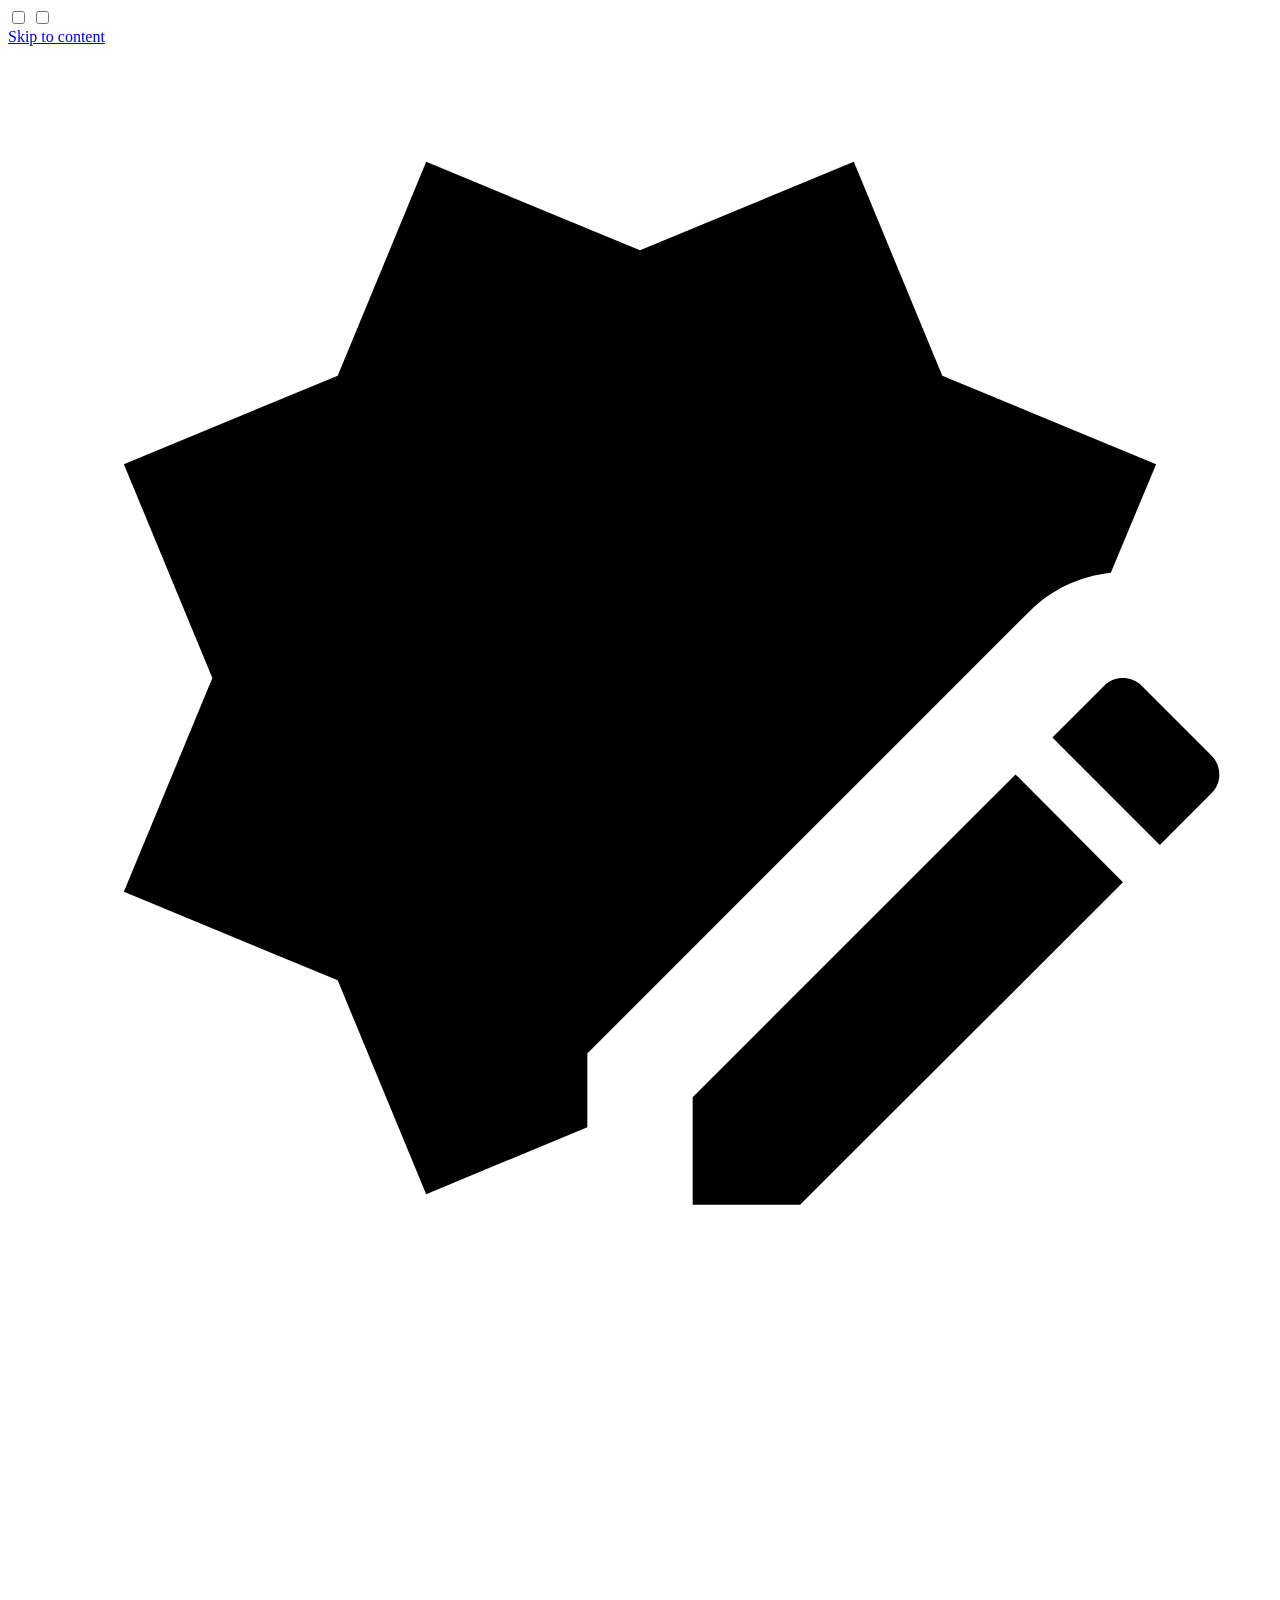
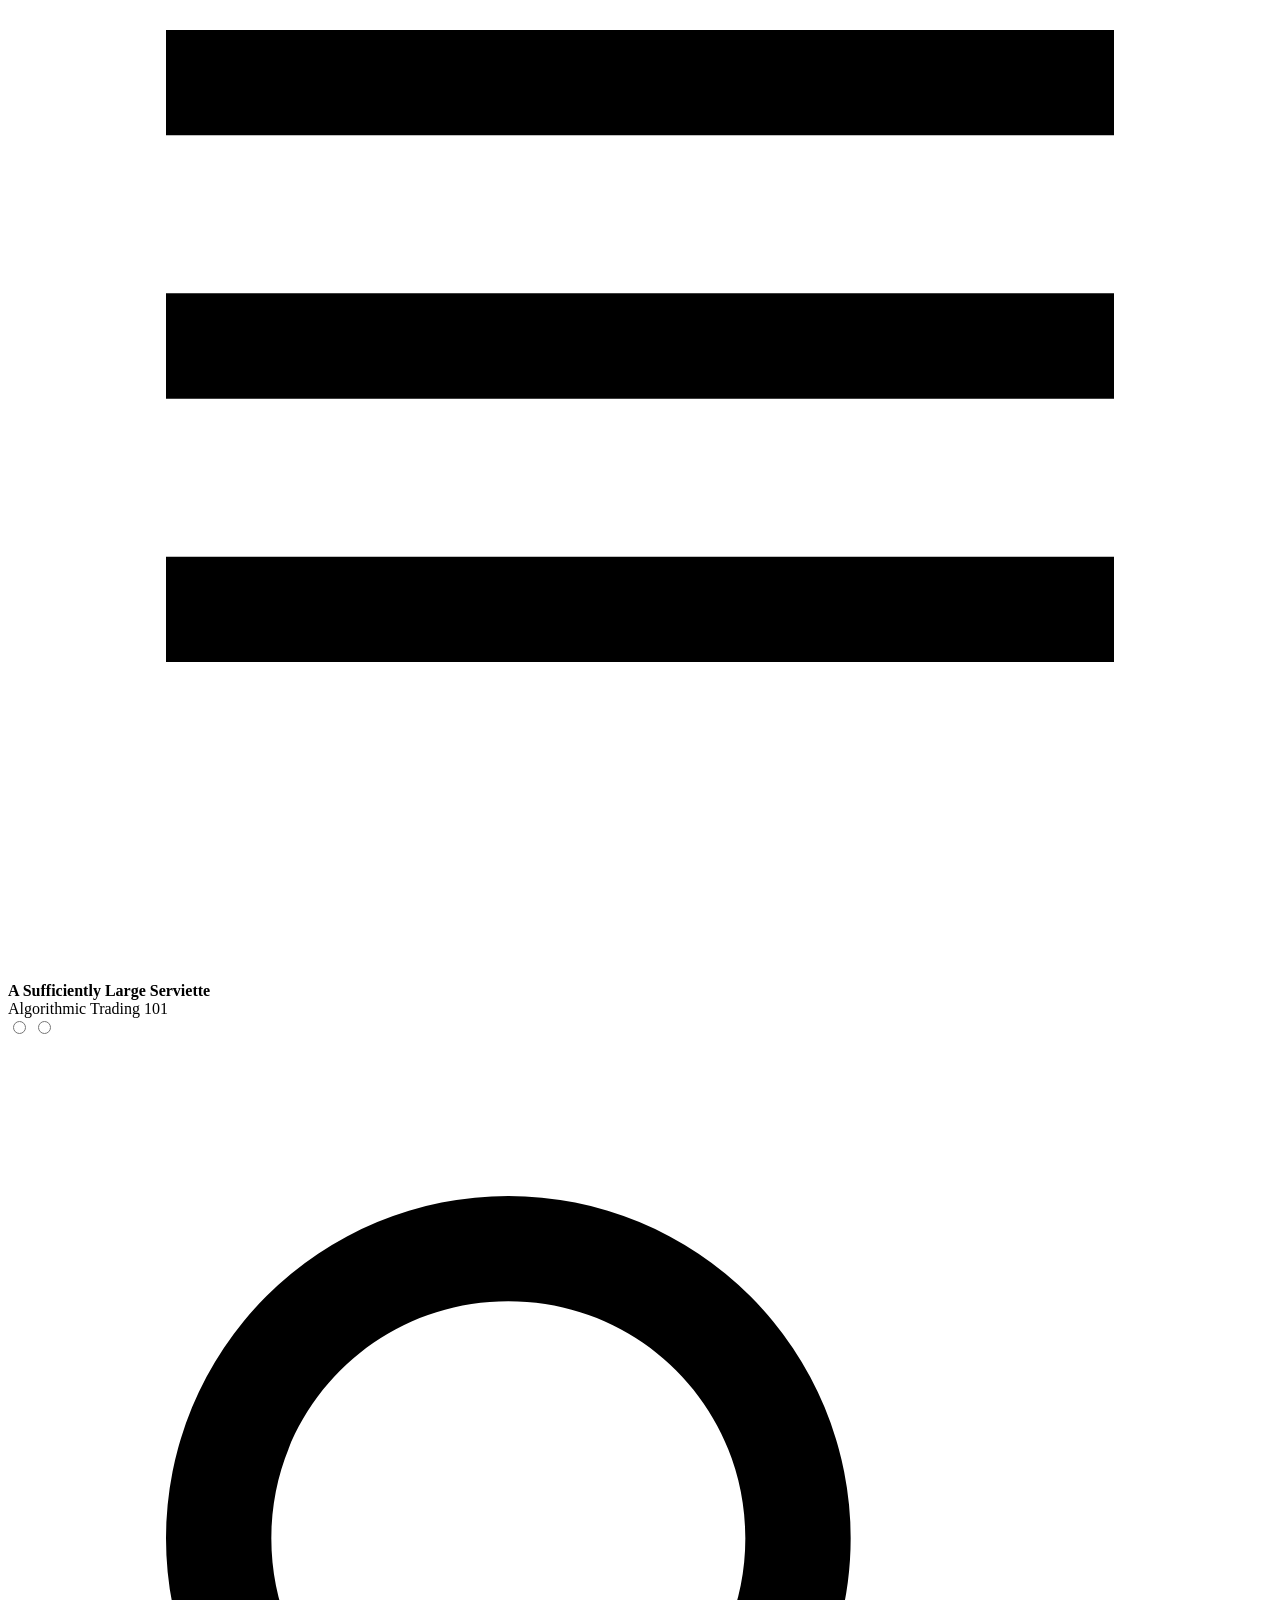
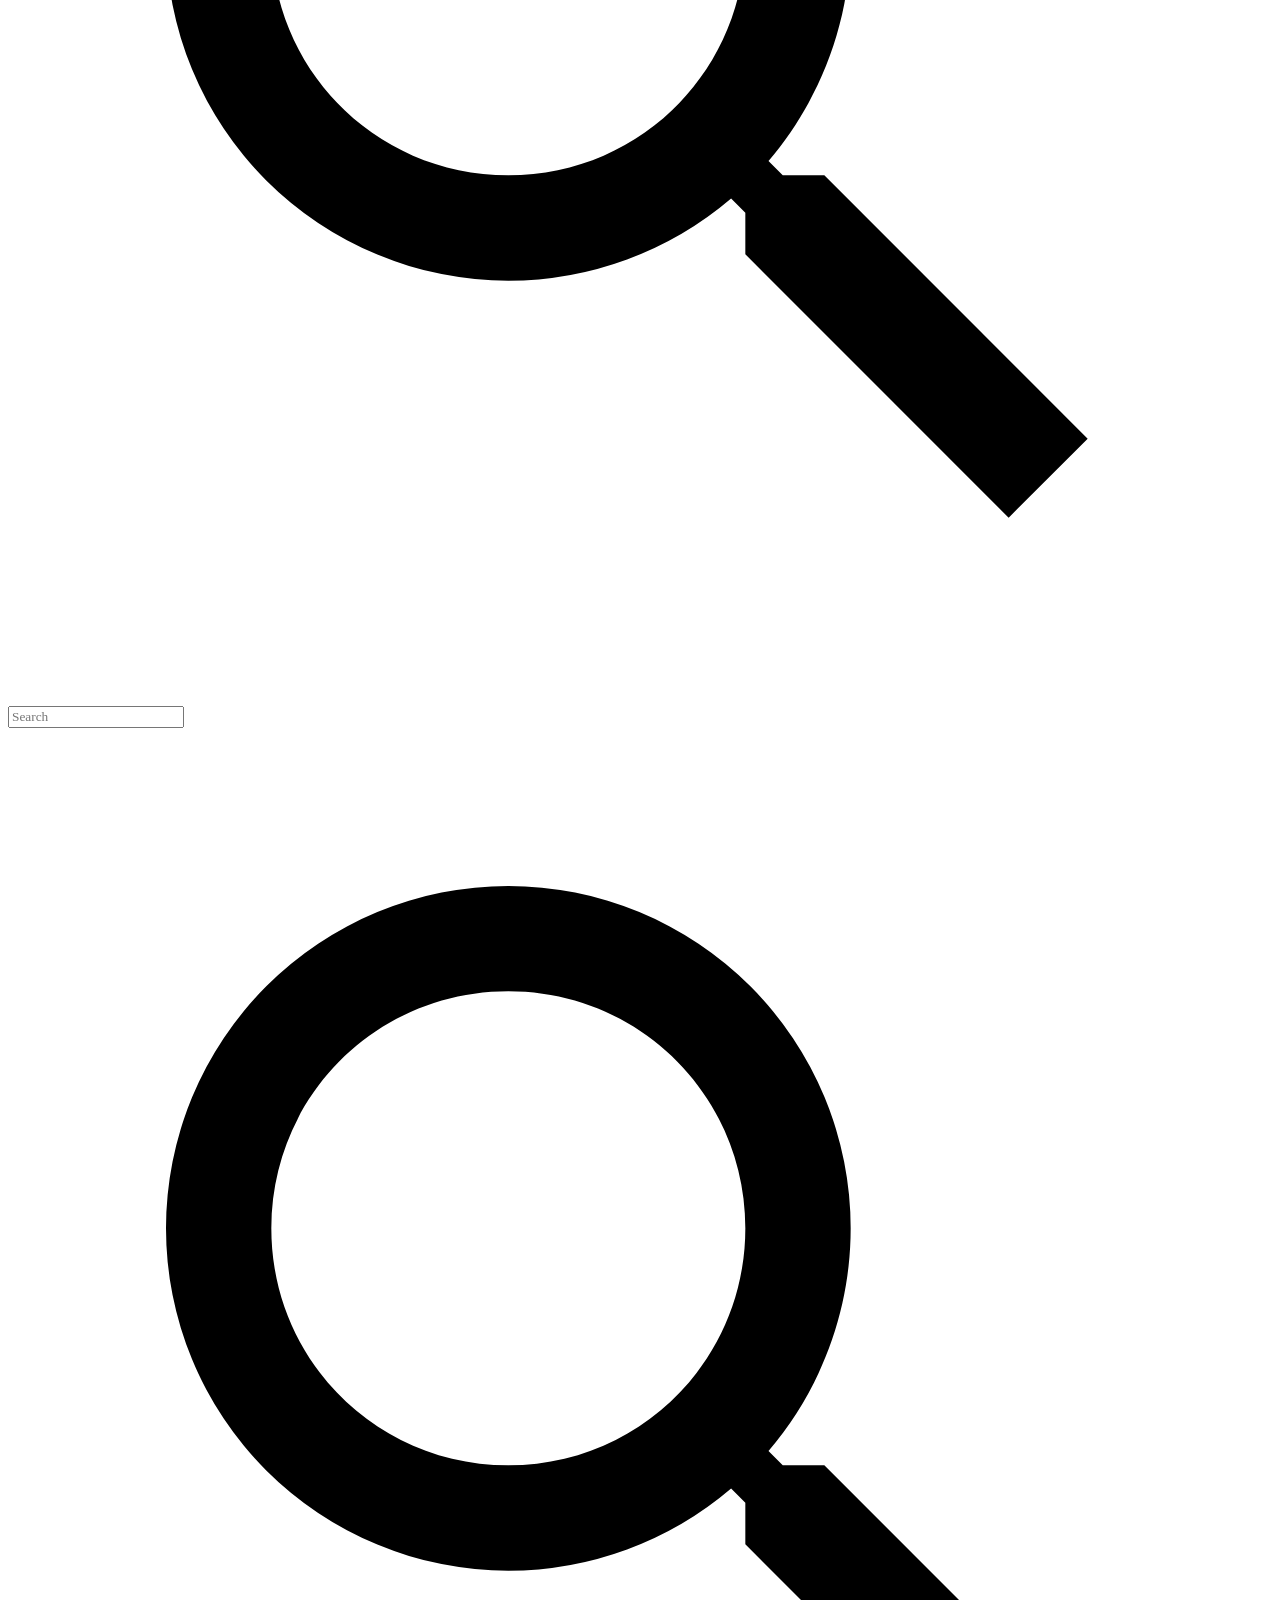
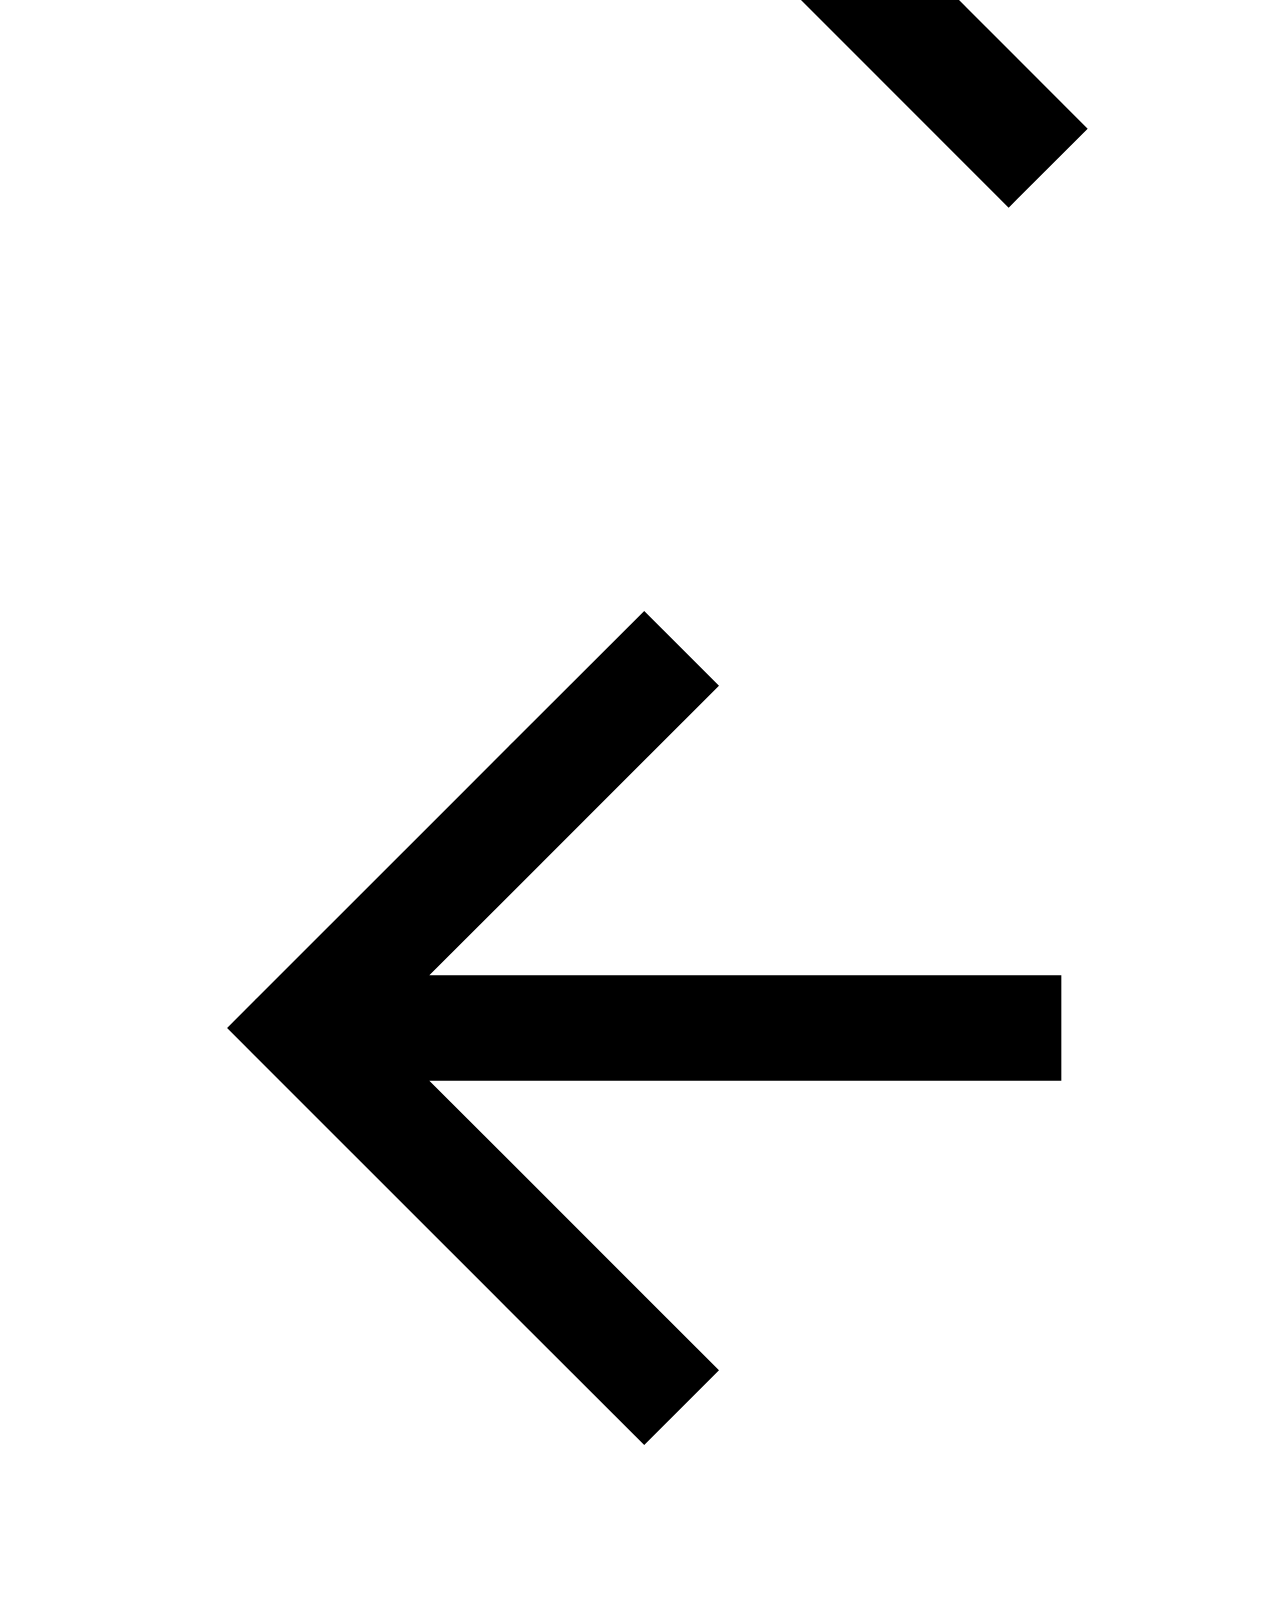
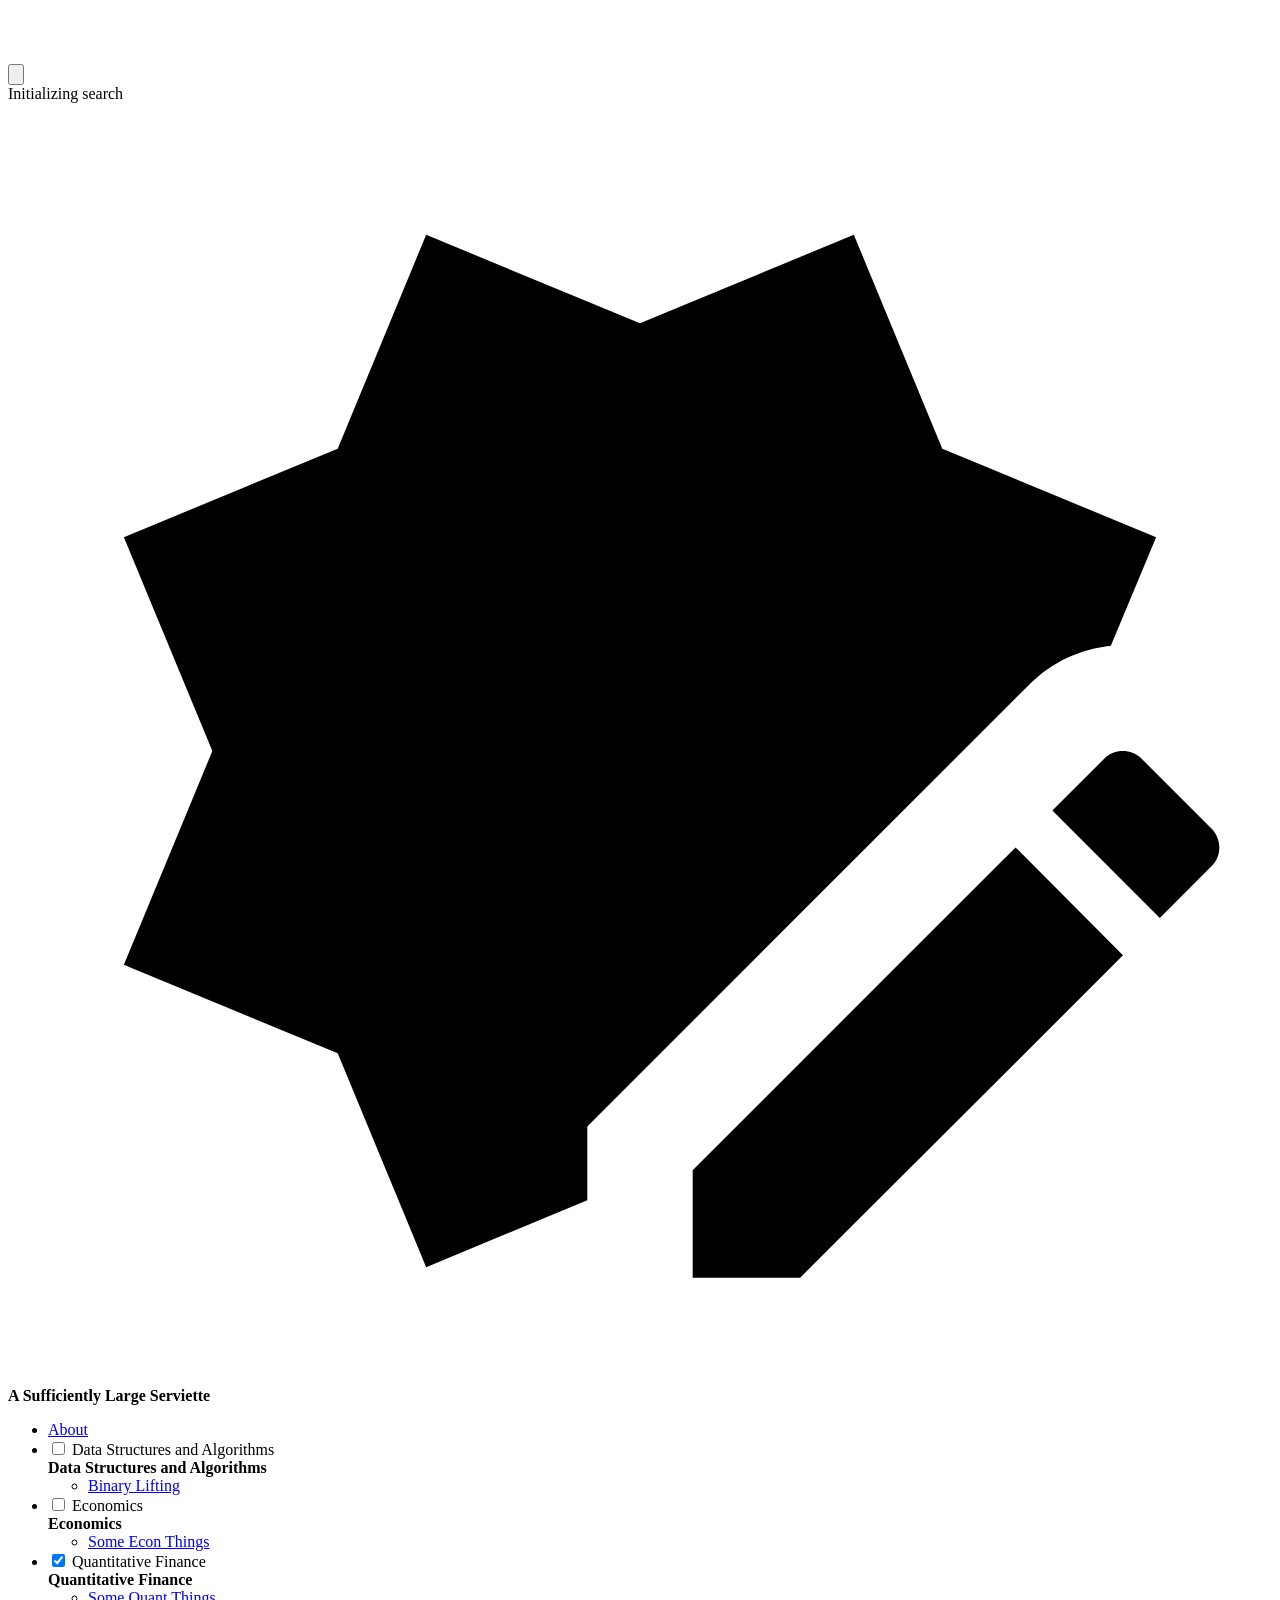
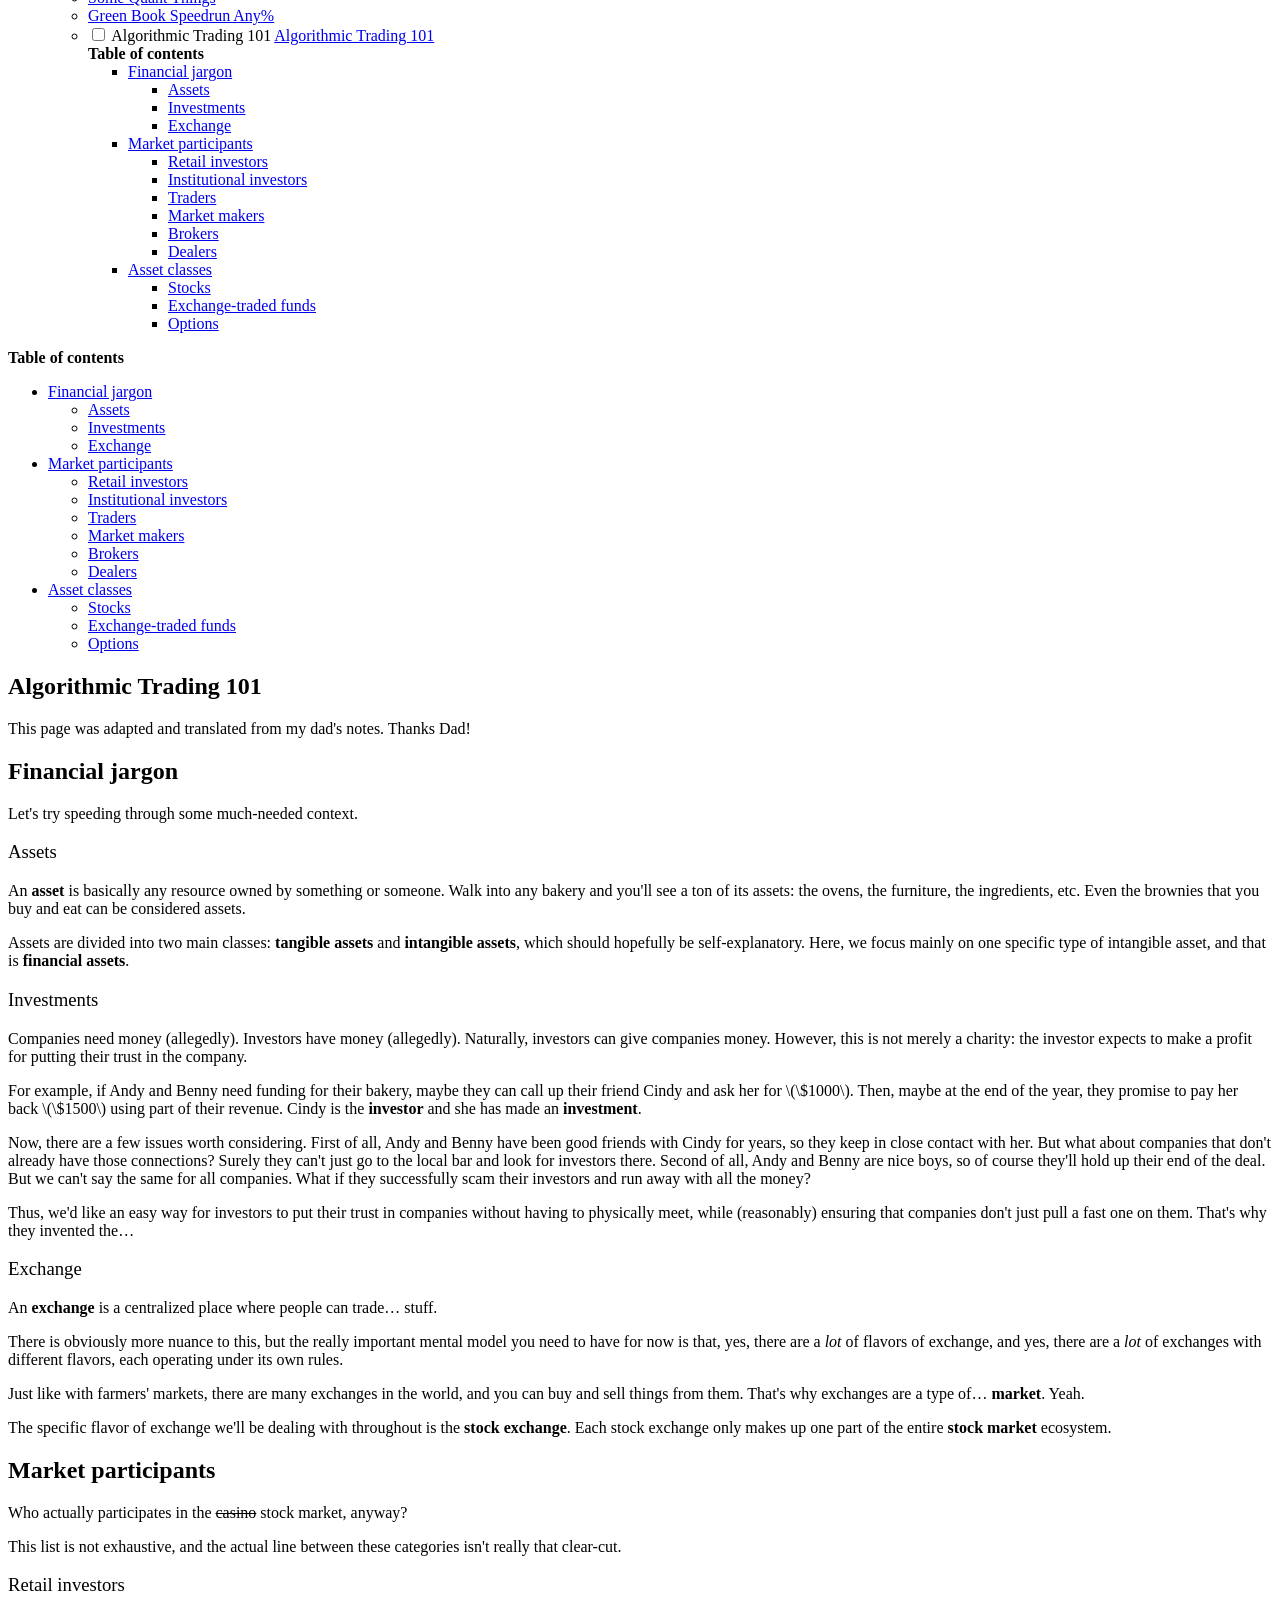
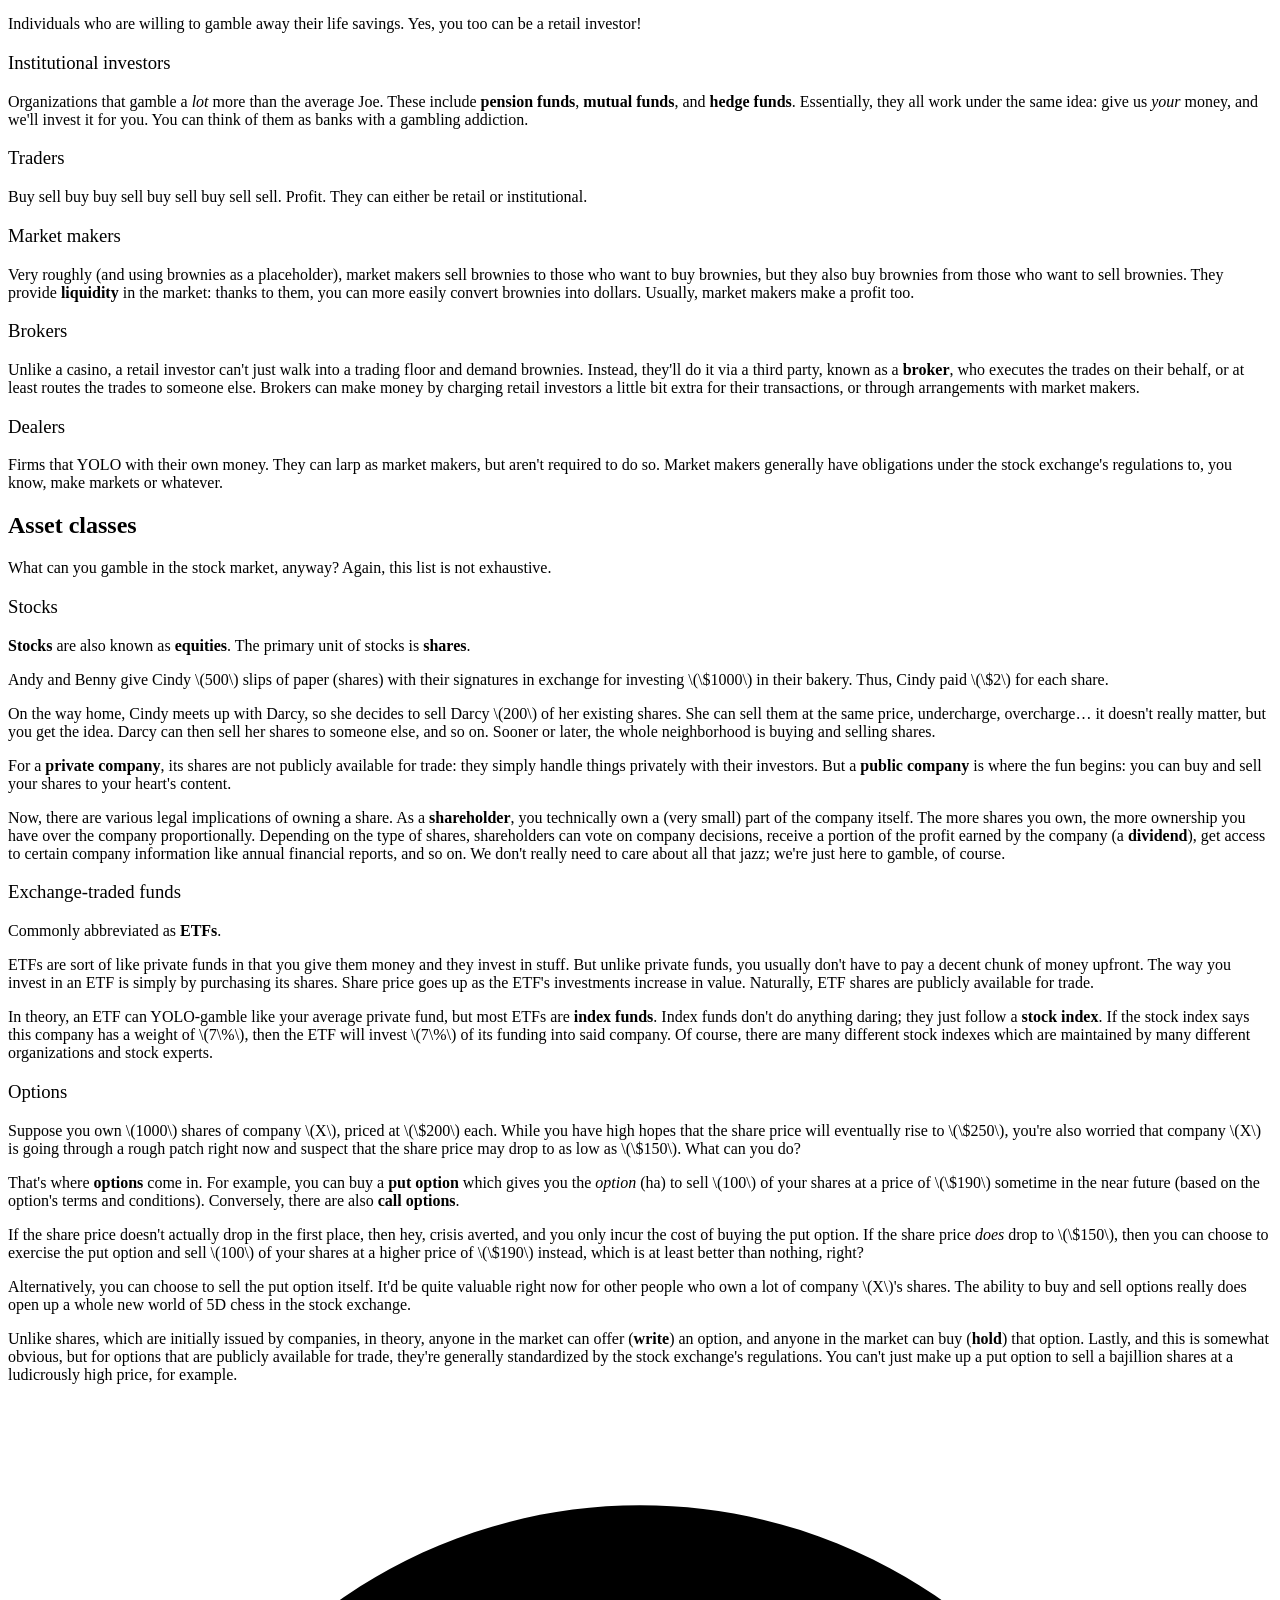
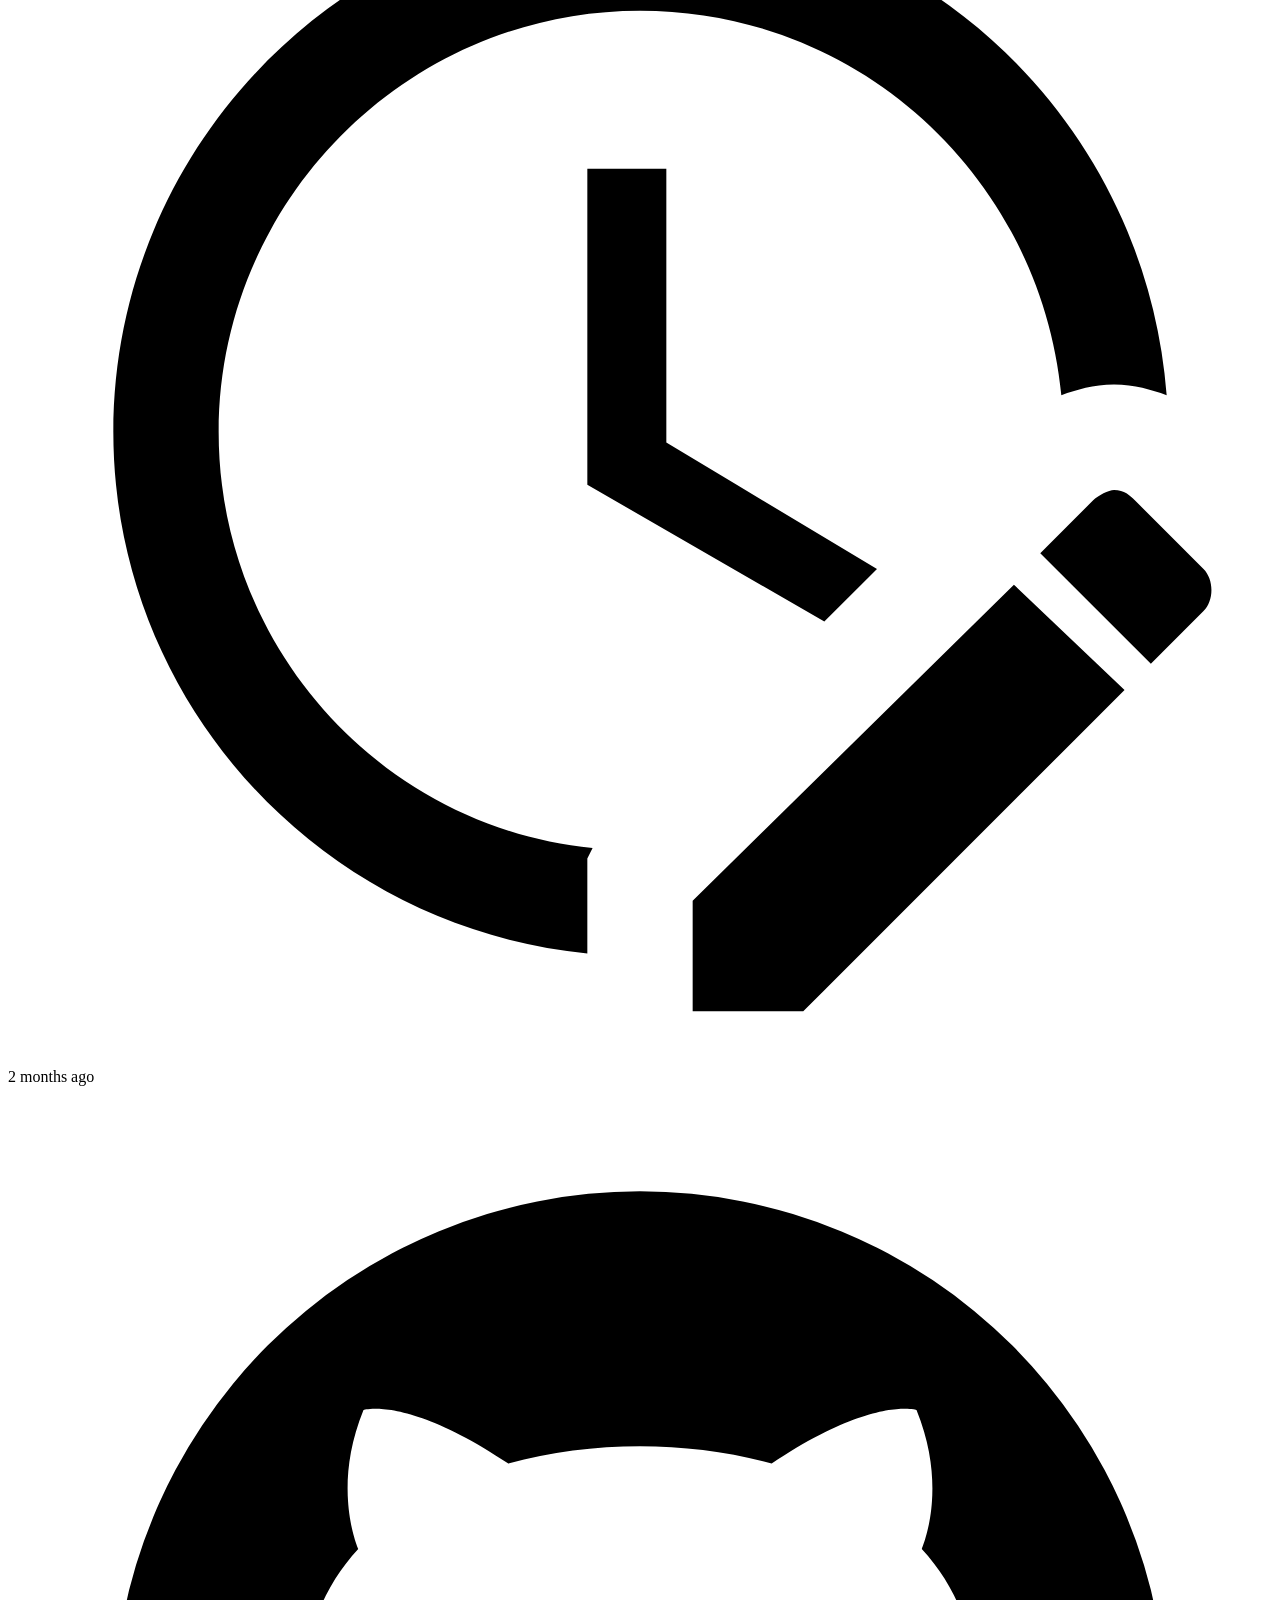
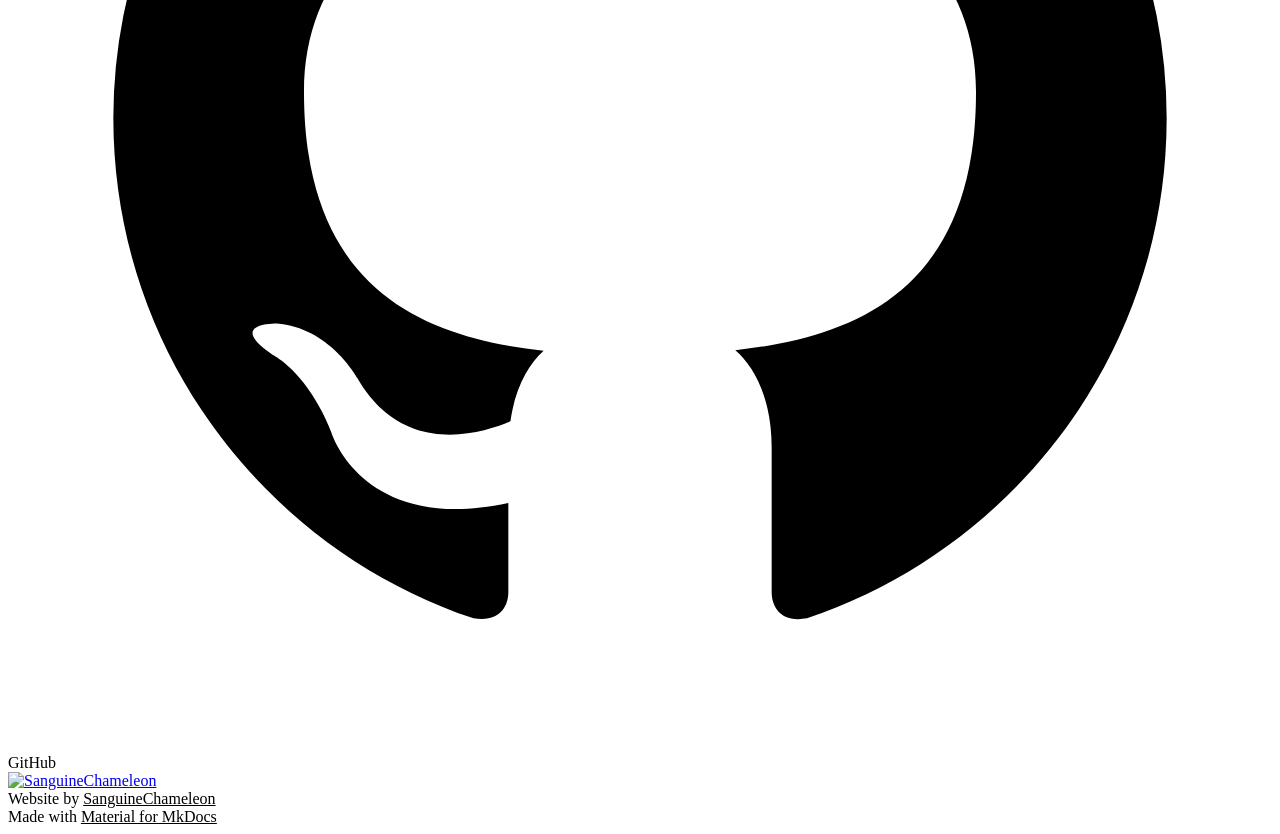
==== algo-trading/index.html @ f551eb31 "Deployed ff6226e with MkDocs version: 1.6.1" ====
<!doctype html>
<html lang="en" class="no-js">
  <head>
    
      <meta charset="utf-8">
      <meta name="viewport" content="width=device-width,initial-scale=1">
      
      
      
        <link rel="canonical" href="https://sanguinecha.me/serviette/algo-trading/">
      
      
        <link rel="prev" href="../green-book/">
      
      
      
        
      
      
      <link rel="icon" href="../images/favicon.svg">
      <meta name="generator" content="mkdocs-1.6.1, mkdocs-material-9.7.7">
    
    
      
        <title>Algorithmic Trading 101 - A Sufficiently Large Serviette</title>
      
    
    
      <link rel="stylesheet" href="../assets/stylesheets/main.ec1eaa64.min.css">
      
        
        <link rel="stylesheet" href="../assets/stylesheets/palette.ab4e12ef.min.css">
      
      


    
    
      
    
    
      
        
        
        <link rel="preconnect" href="https://fonts.gstatic.com" crossorigin>
        <link rel="stylesheet" href="https://fonts.googleapis.com/css?family=Roboto:300,300i,400,400i,700,700i%7CRoboto+Mono:400,400i,700,700i&display=fallback">
        <style>:root{--md-text-font:"Roboto";--md-code-font:"Roboto Mono"}</style>
      
    
    
      <link rel="stylesheet" href="../css/timeago.css">
    
      <link rel="stylesheet" href="../stylesheets/extra.css">
    
    <script>__md_scope=new URL("..",location),__md_hash=e=>[...e].reduce(((e,_)=>(e<<5)-e+_.charCodeAt(0)),0),__md_get=(e,_=localStorage,t=__md_scope)=>JSON.parse(_.getItem(t.pathname+"."+e)),__md_set=(e,_,t=localStorage,a=__md_scope)=>{try{t.setItem(a.pathname+"."+e,JSON.stringify(_))}catch(e){}}</script>
    
      

    
    
<meta property="og:site_name" content="A Sufficiently Large Serviette" />
<meta property="og:title" content="Algorithmic Trading 101" />
<meta property="og:url" content="https://sanguinecha.me/serviette/algo-trading/" />
<meta property="og:type" content="article" />

<link href="https://fonts.googleapis.com/css2?family=Noto+Sans+Display:ital,wght@0,100..900;1,100..900&family=Noto+Sans+Mono:wght@100..900&display=swap" rel="stylesheet" />

  </head>
  
  
    
    
      
    
    
    
    
    <body dir="ltr" data-md-color-scheme="default" data-md-color-primary="blue-grey" data-md-color-accent="indigo">
  
    
    <input class="md-toggle" data-md-toggle="drawer" type="checkbox" id="__drawer" autocomplete="off">
    <input class="md-toggle" data-md-toggle="search" type="checkbox" id="__search" autocomplete="off">
    <label class="md-overlay" for="__drawer"></label>
    <div data-md-component="skip">
      
        
        <a href="#algorithmic-trading-101" class="md-skip">
          Skip to content
        </a>
      
    </div>
    <div data-md-component="announce">
      
    </div>
    
    
      

  

<header class="md-header md-header--shadow" data-md-component="header">
  <nav class="md-header__inner md-grid" aria-label="Header">
    <a href=".." title="A Sufficiently Large Serviette" class="md-header__button md-logo" aria-label="A Sufficiently Large Serviette" data-md-component="logo">
      
  
  <svg xmlns="http://www.w3.org/2000/svg" viewBox="0 0 24 24"><path d="M2.2 16.06 3.88 12 2.2 7.94l4.06-1.68L7.94 2.2 12 3.88l4.06-1.68 1.68 4.06 4.06 1.68-.86 2.06c-.56.06-1.12.3-1.56.75L11 19.13v1.4L7.94 21.8l-1.68-4.06zm17.63-2.93.98-.98c.19-.2.52-.2.72 0l1.32 1.32c.2.2.2.53 0 .72l-.98.98zm1.34 2.75L15.04 22H13v-2.04l6.13-6.13z"/></svg>

    </a>
    <label class="md-header__button md-icon" for="__drawer">
      
      <svg xmlns="http://www.w3.org/2000/svg" viewBox="0 0 24 24"><path d="M3 6h18v2H3zm0 5h18v2H3zm0 5h18v2H3z"/></svg>
    </label>
    <div class="md-header__title" data-md-component="header-title">
      <div class="md-header__ellipsis">
        <div class="md-header__topic">
          <span class="md-ellipsis">
            A Sufficiently Large Serviette
          </span>
        </div>
        <div class="md-header__topic" data-md-component="header-topic">
          <span class="md-ellipsis">
            
              Algorithmic Trading 101
            
          </span>
        </div>
      </div>
    </div>
    
      
        <form class="md-header__option" data-md-component="palette">
  
    
    
    
    <input class="md-option" data-md-color-media="(prefers-color-scheme: light)" data-md-color-scheme="default" data-md-color-primary="blue-grey" data-md-color-accent="indigo"  aria-label="Switch to dark mode"  type="radio" name="__palette" id="__palette_0">
    
      <label class="md-header__button md-icon" title="Switch to dark mode" for="__palette_1" hidden>
        <svg xmlns="http://www.w3.org/2000/svg" viewBox="0 0 24 24"><path d="M12 2A10 10 0 0 0 2 12a10 10 0 0 0 10 10 10 10 0 0 0 10-10A10 10 0 0 0 12 2m0 2a8 8 0 0 1 8 8 8 8 0 0 1-8 8z"/></svg>
      </label>
    
  
    
    
    
    <input class="md-option" data-md-color-media="(prefers-color-scheme: dark)" data-md-color-scheme="slate" data-md-color-primary="blue-grey" data-md-color-accent="indigo"  aria-label="Switch to light mode"  type="radio" name="__palette" id="__palette_1">
    
      <label class="md-header__button md-icon" title="Switch to light mode" for="__palette_0" hidden>
        <svg xmlns="http://www.w3.org/2000/svg" viewBox="0 0 24 24"><path d="M12 2A10 10 0 0 0 2 12a10 10 0 0 0 10 10 10 10 0 0 0 10-10A10 10 0 0 0 12 2m0 2a8 8 0 0 1 8 8 8 8 0 0 1-8 8z"/></svg>
      </label>
    
  
</form>
      
    
    
      <script>var palette=__md_get("__palette");if(palette&&palette.color){if("(prefers-color-scheme)"===palette.color.media){var media=matchMedia("(prefers-color-scheme: light)"),input=document.querySelector(media.matches?"[data-md-color-media='(prefers-color-scheme: light)']":"[data-md-color-media='(prefers-color-scheme: dark)']");palette.color.media=input.getAttribute("data-md-color-media"),palette.color.scheme=input.getAttribute("data-md-color-scheme"),palette.color.primary=input.getAttribute("data-md-color-primary"),palette.color.accent=input.getAttribute("data-md-color-accent")}for(var[key,value]of Object.entries(palette.color))document.body.setAttribute("data-md-color-"+key,value)}</script>
    
    
    
      
      
        <label class="md-header__button md-icon" for="__search">
          
          <svg xmlns="http://www.w3.org/2000/svg" viewBox="0 0 24 24"><path d="M9.5 3A6.5 6.5 0 0 1 16 9.5c0 1.61-.59 3.09-1.56 4.23l.27.27h.79l5 5-1.5 1.5-5-5v-.79l-.27-.27A6.52 6.52 0 0 1 9.5 16 6.5 6.5 0 0 1 3 9.5 6.5 6.5 0 0 1 9.5 3m0 2C7 5 5 7 5 9.5S7 14 9.5 14 14 12 14 9.5 12 5 9.5 5"/></svg>
        </label>
        <div class="md-search" data-md-component="search" role="dialog">
  <label class="md-search__overlay" for="__search"></label>
  <div class="md-search__inner" role="search">
    <form class="md-search__form" name="search">
      <input type="text" class="md-search__input" name="query" aria-label="Search" placeholder="Search" autocapitalize="off" autocorrect="off" autocomplete="off" spellcheck="false" data-md-component="search-query" required>
      <label class="md-search__icon md-icon" for="__search">
        
        <svg xmlns="http://www.w3.org/2000/svg" viewBox="0 0 24 24"><path d="M9.5 3A6.5 6.5 0 0 1 16 9.5c0 1.61-.59 3.09-1.56 4.23l.27.27h.79l5 5-1.5 1.5-5-5v-.79l-.27-.27A6.52 6.52 0 0 1 9.5 16 6.5 6.5 0 0 1 3 9.5 6.5 6.5 0 0 1 9.5 3m0 2C7 5 5 7 5 9.5S7 14 9.5 14 14 12 14 9.5 12 5 9.5 5"/></svg>
        
        <svg xmlns="http://www.w3.org/2000/svg" viewBox="0 0 24 24"><path d="M20 11v2H8l5.5 5.5-1.42 1.42L4.16 12l7.92-7.92L13.5 5.5 8 11z"/></svg>
      </label>
      <nav class="md-search__options" aria-label="Search">
        
        <button type="reset" class="md-search__icon md-icon" title="Clear" aria-label="Clear" tabindex="-1">
          
          <svg xmlns="http://www.w3.org/2000/svg" viewBox="0 0 24 24"><path d="M19 6.41 17.59 5 12 10.59 6.41 5 5 6.41 10.59 12 5 17.59 6.41 19 12 13.41 17.59 19 19 17.59 13.41 12z"/></svg>
        </button>
      </nav>
      
        <div class="md-search__suggest" data-md-component="search-suggest"></div>
      
    </form>
    <div class="md-search__output">
      <div class="md-search__scrollwrap" tabindex="0" data-md-scrollfix>
        <div class="md-search-result" data-md-component="search-result">
          <div class="md-search-result__meta">
            Initializing search
          </div>
          <ol class="md-search-result__list" role="presentation"></ol>
        </div>
      </div>
    </div>
  </div>
</div>
      
    
    
  </nav>
  
</header>
    
    <div class="md-container" data-md-component="container">
      
      
        
          
        
      
      <main class="md-main" data-md-component="main">
        <div class="md-main__inner md-grid">
          
            
              
              <div class="md-sidebar md-sidebar--primary" data-md-component="sidebar" data-md-type="navigation" >
                <div class="md-sidebar__scrollwrap">
                  <div class="md-sidebar__inner">
                    



<nav class="md-nav md-nav--primary" aria-label="Navigation" data-md-level="0">
  <label class="md-nav__title" for="__drawer">
    <a href=".." title="A Sufficiently Large Serviette" class="md-nav__button md-logo" aria-label="A Sufficiently Large Serviette" data-md-component="logo">
      
  
  <svg xmlns="http://www.w3.org/2000/svg" viewBox="0 0 24 24"><path d="M2.2 16.06 3.88 12 2.2 7.94l4.06-1.68L7.94 2.2 12 3.88l4.06-1.68 1.68 4.06 4.06 1.68-.86 2.06c-.56.06-1.12.3-1.56.75L11 19.13v1.4L7.94 21.8l-1.68-4.06zm17.63-2.93.98-.98c.19-.2.52-.2.72 0l1.32 1.32c.2.2.2.53 0 .72l-.98.98zm1.34 2.75L15.04 22H13v-2.04l6.13-6.13z"/></svg>

    </a>
    A Sufficiently Large Serviette
  </label>
  
  <ul class="md-nav__list" data-md-scrollfix>
    
      
      
  
  
  
  
    <li class="md-nav__item">
      <a href=".." class="md-nav__link">
        
  
  
  <span class="md-ellipsis">
    
  
    About
  

    
  </span>
  
  

      </a>
    </li>
  

    
      
      
  
  
  
  
    
    
    
    
    
    <li class="md-nav__item md-nav__item--nested">
      
        
        
        <input class="md-nav__toggle md-toggle " type="checkbox" id="__nav_2" >
        
          
          <label class="md-nav__link" for="__nav_2" id="__nav_2_label" tabindex="0">
            
  
  
  <span class="md-ellipsis">
    
  
    Data Structures and Algorithms
  

    
  </span>
  
  

            <span class="md-nav__icon md-icon"></span>
          </label>
        
        <nav class="md-nav" data-md-level="1" aria-labelledby="__nav_2_label" aria-expanded="false">
          <label class="md-nav__title" for="__nav_2">
            <span class="md-nav__icon md-icon"></span>
            
  
    Data Structures and Algorithms
  

          </label>
          <ul class="md-nav__list" data-md-scrollfix>
            
              
                
  
  
  
  
    <li class="md-nav__item">
      <a href="../binary-lifting/" class="md-nav__link">
        
  
  
  <span class="md-ellipsis">
    
  
    Binary Lifting
  

    
  </span>
  
  

      </a>
    </li>
  

              
            
          </ul>
        </nav>
      
    </li>
  

    
      
      
  
  
  
  
    
    
    
    
    
    <li class="md-nav__item md-nav__item--nested">
      
        
        
        <input class="md-nav__toggle md-toggle " type="checkbox" id="__nav_3" >
        
          
          <label class="md-nav__link" for="__nav_3" id="__nav_3_label" tabindex="0">
            
  
  
  <span class="md-ellipsis">
    
  
    Economics
  

    
  </span>
  
  

            <span class="md-nav__icon md-icon"></span>
          </label>
        
        <nav class="md-nav" data-md-level="1" aria-labelledby="__nav_3_label" aria-expanded="false">
          <label class="md-nav__title" for="__nav_3">
            <span class="md-nav__icon md-icon"></span>
            
  
    Economics
  

          </label>
          <ul class="md-nav__list" data-md-scrollfix>
            
              
                
  
  
  
  
    <li class="md-nav__item">
      <a href="../some-econ-things/" class="md-nav__link">
        
  
  
  <span class="md-ellipsis">
    
  
    Some Econ Things
  

    
  </span>
  
  

      </a>
    </li>
  

              
            
          </ul>
        </nav>
      
    </li>
  

    
      
      
  
  
    
  
  
  
    
    
    
    
    
    <li class="md-nav__item md-nav__item--active md-nav__item--nested">
      
        
        
        <input class="md-nav__toggle md-toggle " type="checkbox" id="__nav_4" checked>
        
          
          <label class="md-nav__link" for="__nav_4" id="__nav_4_label" tabindex="0">
            
  
  
  <span class="md-ellipsis">
    
  
    Quantitative Finance
  

    
  </span>
  
  

            <span class="md-nav__icon md-icon"></span>
          </label>
        
        <nav class="md-nav" data-md-level="1" aria-labelledby="__nav_4_label" aria-expanded="true">
          <label class="md-nav__title" for="__nav_4">
            <span class="md-nav__icon md-icon"></span>
            
  
    Quantitative Finance
  

          </label>
          <ul class="md-nav__list" data-md-scrollfix>
            
              
                
  
  
  
  
    <li class="md-nav__item">
      <a href="../some-quant-things/" class="md-nav__link">
        
  
  
  <span class="md-ellipsis">
    
  
    Some Quant Things
  

    
  </span>
  
  

      </a>
    </li>
  

              
            
              
                
  
  
  
  
    <li class="md-nav__item">
      <a href="../green-book/" class="md-nav__link">
        
  
  
  <span class="md-ellipsis">
    
  
    Green Book Speedrun Any%
  

    
  </span>
  
  

      </a>
    </li>
  

              
            
              
                
  
  
    
  
  
  
    <li class="md-nav__item md-nav__item--active">
      
      <input class="md-nav__toggle md-toggle" type="checkbox" id="__toc">
      
      
        
      
      
        <label class="md-nav__link md-nav__link--active" for="__toc">
          
  
  
  <span class="md-ellipsis">
    
  
    Algorithmic Trading 101
  

    
  </span>
  
  

          <span class="md-nav__icon md-icon"></span>
        </label>
      
      <a href="./" class="md-nav__link md-nav__link--active">
        
  
  
  <span class="md-ellipsis">
    
  
    Algorithmic Trading 101
  

    
  </span>
  
  

      </a>
      
        

<nav class="md-nav md-nav--secondary" aria-label="Table of contents">
  
  
  
    
  
  
    <label class="md-nav__title" for="__toc">
      <span class="md-nav__icon md-icon"></span>
      Table of contents
    </label>
    <ul class="md-nav__list" data-md-component="toc" data-md-scrollfix>
      
        <li class="md-nav__item">
  <a href="#financial-jargon" class="md-nav__link">
    <span class="md-ellipsis">
      
        Financial jargon
      
    </span>
  </a>
  
    <nav class="md-nav" aria-label="Financial jargon">
      <ul class="md-nav__list">
        
          <li class="md-nav__item">
  <a href="#assets" class="md-nav__link">
    <span class="md-ellipsis">
      
        Assets
      
    </span>
  </a>
  
</li>
        
          <li class="md-nav__item">
  <a href="#investments" class="md-nav__link">
    <span class="md-ellipsis">
      
        Investments
      
    </span>
  </a>
  
</li>
        
          <li class="md-nav__item">
  <a href="#exchange" class="md-nav__link">
    <span class="md-ellipsis">
      
        Exchange
      
    </span>
  </a>
  
</li>
        
      </ul>
    </nav>
  
</li>
      
        <li class="md-nav__item">
  <a href="#market-participants" class="md-nav__link">
    <span class="md-ellipsis">
      
        Market participants
      
    </span>
  </a>
  
    <nav class="md-nav" aria-label="Market participants">
      <ul class="md-nav__list">
        
          <li class="md-nav__item">
  <a href="#retail-investors" class="md-nav__link">
    <span class="md-ellipsis">
      
        Retail investors
      
    </span>
  </a>
  
</li>
        
          <li class="md-nav__item">
  <a href="#institutional-investors" class="md-nav__link">
    <span class="md-ellipsis">
      
        Institutional investors
      
    </span>
  </a>
  
</li>
        
          <li class="md-nav__item">
  <a href="#traders" class="md-nav__link">
    <span class="md-ellipsis">
      
        Traders
      
    </span>
  </a>
  
</li>
        
          <li class="md-nav__item">
  <a href="#market-makers" class="md-nav__link">
    <span class="md-ellipsis">
      
        Market makers
      
    </span>
  </a>
  
</li>
        
          <li class="md-nav__item">
  <a href="#brokers" class="md-nav__link">
    <span class="md-ellipsis">
      
        Brokers
      
    </span>
  </a>
  
</li>
        
          <li class="md-nav__item">
  <a href="#dealers" class="md-nav__link">
    <span class="md-ellipsis">
      
        Dealers
      
    </span>
  </a>
  
</li>
        
      </ul>
    </nav>
  
</li>
      
        <li class="md-nav__item">
  <a href="#asset-classes" class="md-nav__link">
    <span class="md-ellipsis">
      
        Asset classes
      
    </span>
  </a>
  
    <nav class="md-nav" aria-label="Asset classes">
      <ul class="md-nav__list">
        
          <li class="md-nav__item">
  <a href="#stocks" class="md-nav__link">
    <span class="md-ellipsis">
      
        Stocks
      
    </span>
  </a>
  
</li>
        
          <li class="md-nav__item">
  <a href="#exchange-traded-funds" class="md-nav__link">
    <span class="md-ellipsis">
      
        Exchange-traded funds
      
    </span>
  </a>
  
</li>
        
          <li class="md-nav__item">
  <a href="#options" class="md-nav__link">
    <span class="md-ellipsis">
      
        Options
      
    </span>
  </a>
  
</li>
        
      </ul>
    </nav>
  
</li>
      
    </ul>
  
</nav>
      
    </li>
  

              
            
          </ul>
        </nav>
      
    </li>
  

    
  </ul>
</nav>
                  </div>
                </div>
              </div>
            
            
              
              <div class="md-sidebar md-sidebar--secondary" data-md-component="sidebar" data-md-type="toc" >
                <div class="md-sidebar__scrollwrap">
                  <div class="md-sidebar__inner">
                    

<nav class="md-nav md-nav--secondary" aria-label="Table of contents">
  
  
  
    
  
  
    <label class="md-nav__title" for="__toc">
      <span class="md-nav__icon md-icon"></span>
      Table of contents
    </label>
    <ul class="md-nav__list" data-md-component="toc" data-md-scrollfix>
      
        <li class="md-nav__item">
  <a href="#financial-jargon" class="md-nav__link">
    <span class="md-ellipsis">
      
        Financial jargon
      
    </span>
  </a>
  
    <nav class="md-nav" aria-label="Financial jargon">
      <ul class="md-nav__list">
        
          <li class="md-nav__item">
  <a href="#assets" class="md-nav__link">
    <span class="md-ellipsis">
      
        Assets
      
    </span>
  </a>
  
</li>
        
          <li class="md-nav__item">
  <a href="#investments" class="md-nav__link">
    <span class="md-ellipsis">
      
        Investments
      
    </span>
  </a>
  
</li>
        
          <li class="md-nav__item">
  <a href="#exchange" class="md-nav__link">
    <span class="md-ellipsis">
      
        Exchange
      
    </span>
  </a>
  
</li>
        
      </ul>
    </nav>
  
</li>
      
        <li class="md-nav__item">
  <a href="#market-participants" class="md-nav__link">
    <span class="md-ellipsis">
      
        Market participants
      
    </span>
  </a>
  
    <nav class="md-nav" aria-label="Market participants">
      <ul class="md-nav__list">
        
          <li class="md-nav__item">
  <a href="#retail-investors" class="md-nav__link">
    <span class="md-ellipsis">
      
        Retail investors
      
    </span>
  </a>
  
</li>
        
          <li class="md-nav__item">
  <a href="#institutional-investors" class="md-nav__link">
    <span class="md-ellipsis">
      
        Institutional investors
      
    </span>
  </a>
  
</li>
        
          <li class="md-nav__item">
  <a href="#traders" class="md-nav__link">
    <span class="md-ellipsis">
      
        Traders
      
    </span>
  </a>
  
</li>
        
          <li class="md-nav__item">
  <a href="#market-makers" class="md-nav__link">
    <span class="md-ellipsis">
      
        Market makers
      
    </span>
  </a>
  
</li>
        
          <li class="md-nav__item">
  <a href="#brokers" class="md-nav__link">
    <span class="md-ellipsis">
      
        Brokers
      
    </span>
  </a>
  
</li>
        
          <li class="md-nav__item">
  <a href="#dealers" class="md-nav__link">
    <span class="md-ellipsis">
      
        Dealers
      
    </span>
  </a>
  
</li>
        
      </ul>
    </nav>
  
</li>
      
        <li class="md-nav__item">
  <a href="#asset-classes" class="md-nav__link">
    <span class="md-ellipsis">
      
        Asset classes
      
    </span>
  </a>
  
    <nav class="md-nav" aria-label="Asset classes">
      <ul class="md-nav__list">
        
          <li class="md-nav__item">
  <a href="#stocks" class="md-nav__link">
    <span class="md-ellipsis">
      
        Stocks
      
    </span>
  </a>
  
</li>
        
          <li class="md-nav__item">
  <a href="#exchange-traded-funds" class="md-nav__link">
    <span class="md-ellipsis">
      
        Exchange-traded funds
      
    </span>
  </a>
  
</li>
        
          <li class="md-nav__item">
  <a href="#options" class="md-nav__link">
    <span class="md-ellipsis">
      
        Options
      
    </span>
  </a>
  
</li>
        
      </ul>
    </nav>
  
</li>
      
    </ul>
  
</nav>
                  </div>
                </div>
              </div>
            
          
          
            <div class="md-content" data-md-component="content">
              
              <article class="md-content__inner md-typeset">
                
                  



<h1 id="algorithmic-trading-101">Algorithmic Trading 101</h1>
<p>This page was adapted and translated from my dad's notes. Thanks Dad!</p>
<h2 id="financial-jargon">Financial jargon</h2>
<p>Let's try speeding through some much-needed context.</p>
<h3 id="assets">Assets</h3>
<p>An <strong>asset</strong> is basically any resource owned by something or someone. Walk into any bakery and you'll see a ton of its assets: the ovens, the furniture, the ingredients, etc. Even the brownies that you buy and eat can be considered assets.</p>
<p>Assets are divided into two main classes: <strong>tangible assets</strong> and <strong>intangible assets</strong>, which should hopefully be self-explanatory. Here, we focus mainly on one specific type of intangible asset, and that is <strong>financial assets</strong>.</p>
<h3 id="investments">Investments</h3>
<p>Companies need money (allegedly). Investors have money (allegedly). Naturally, investors can give companies money. However, this is not merely a charity: the investor expects to make a profit for putting their trust in the company.</p>
<p>For example, if Andy and Benny need funding for their bakery, maybe they can call up their friend Cindy and ask her for <span class="arithmatex">\(\$1000\)</span>. Then, maybe at the end of the year, they promise to pay her back <span class="arithmatex">\(\$1500\)</span> using part of their revenue. Cindy is the <strong>investor</strong> and she has made an <strong>investment</strong>.</p>
<p>Now, there are a few issues worth considering. First of all, Andy and Benny have been good friends with Cindy for years, so they keep in close contact with her. But what about companies that don't already have those connections? Surely they can't just go to the local bar and look for investors there. Second of all, Andy and Benny are nice boys, so of course they'll hold up their end of the deal. But we can't say the same for all companies. What if they successfully scam their investors and run away with all the money?</p>
<p>Thus, we'd like an easy way for investors to put their trust in companies without having to physically meet, while (reasonably) ensuring that companies don't just pull a fast one on them. That's why they invented the&hellip;</p>
<h3 id="exchange">Exchange</h3>
<p>An <strong>exchange</strong> is a centralized place where people can trade&hellip; stuff.</p>
<p>There is obviously more nuance to this, but the really important mental model you need to have for now is that, yes, there are a <em>lot</em> of flavors of exchange, and yes, there are a <em>lot</em> of exchanges with different flavors, each operating under its own rules.</p>
<p>Just like with farmers' markets, there are many exchanges in the world, and you can buy and sell things from them. That's why exchanges are a type of&hellip; <strong>market</strong>. Yeah.</p>
<p>The specific flavor of exchange we'll be dealing with throughout is the <strong>stock exchange</strong>. Each stock exchange only makes up one part of the entire <strong>stock market</strong> ecosystem.</p>
<h2 id="market-participants">Market participants</h2>
<p>Who actually participates in the <del>casino</del> stock market, anyway?</p>
<p>This list is not exhaustive, and the actual line between these categories isn't really that clear-cut.</p>
<h3 id="retail-investors">Retail investors</h3>
<p>Individuals who are willing to gamble away their life savings. Yes, you too can be a retail investor!</p>
<h3 id="institutional-investors">Institutional investors</h3>
<p>Organizations that gamble a <em>lot</em> more than the average Joe. These include <strong>pension funds</strong>, <strong>mutual funds</strong>, and <strong>hedge funds</strong>. Essentially, they all work under the same idea: give us <em>your</em> money, and we'll invest it for you. You can think of them as banks with a gambling addiction.</p>
<h3 id="traders">Traders</h3>
<p>Buy sell buy buy sell buy sell buy sell sell. Profit. They can either be retail or institutional.</p>
<h3 id="market-makers">Market makers</h3>
<p>Very roughly (and using brownies as a placeholder), market makers sell brownies to those who want to buy brownies, but they also buy brownies from those who want to sell brownies. They provide <strong>liquidity</strong> in the market: thanks to them, you can more easily convert brownies into dollars. Usually, market makers make a profit too.</p>
<h3 id="brokers">Brokers</h3>
<p>Unlike a casino, a retail investor can't just walk into a trading floor and demand brownies. Instead, they'll do it via a third party, known as a <strong>broker</strong>, who executes the trades on their behalf, or at least routes the trades to someone else. Brokers can make money by charging retail investors a little bit extra for their transactions, or through arrangements with market makers.</p>
<h3 id="dealers">Dealers</h3>
<p>Firms that YOLO with their own money. They can larp as market makers, but aren't required to do so. Market makers generally have obligations under the stock exchange's regulations to, you know, make markets or whatever.</p>
<h2 id="asset-classes">Asset classes</h2>
<p>What can you gamble in the stock market, anyway? Again, this list is not exhaustive.</p>
<h3 id="stocks">Stocks</h3>
<p><strong>Stocks</strong> are also known as <strong>equities</strong>. The primary unit of stocks is <strong>shares</strong>.</p>
<p>Andy and Benny give Cindy <span class="arithmatex">\(500\)</span> slips of paper (shares) with their signatures in exchange for investing <span class="arithmatex">\(\$1000\)</span> in their bakery. Thus, Cindy paid <span class="arithmatex">\(\$2\)</span> for each share.</p>
<p>On the way home, Cindy meets up with Darcy, so she decides to sell Darcy <span class="arithmatex">\(200\)</span> of her existing shares. She can sell them at the same price, undercharge, overcharge&hellip; it doesn't really matter, but you get the idea. Darcy can then sell her shares to someone else, and so on. Sooner or later, the whole neighborhood is buying and selling shares.</p>
<p>For a <strong>private company</strong>, its shares are not publicly available for trade: they simply handle things privately with their investors. But a <strong>public company</strong> is where the fun begins: you can buy and sell your shares to your heart's content.</p>
<p>Now, there are various legal implications of owning a share. As a <strong>shareholder</strong>, you technically own a (very small) part of the company itself. The more shares you own, the more ownership you have over the company proportionally. Depending on the type of shares, shareholders can vote on company decisions, receive a portion of the profit earned by the company (a <strong>dividend</strong>), get access to certain company information like annual financial reports, and so on. We don't really need to care about all that jazz; we're just here to gamble, of course.</p>
<h3 id="exchange-traded-funds">Exchange-traded funds</h3>
<p>Commonly abbreviated as <strong>ETFs</strong>.</p>
<p>ETFs are sort of like private funds in that you give them money and they invest in stuff. But unlike private funds, you usually don't have to pay a decent chunk of money upfront. The way you invest in an ETF is simply by purchasing its shares. Share price goes up as the ETF's investments increase in value. Naturally, ETF shares are publicly available for trade.</p>
<p>In theory, an ETF can YOLO-gamble like your average private fund, but most ETFs are <strong>index funds</strong>. Index funds don't do anything daring; they just follow a <strong>stock index</strong>. If the stock index says this company has a weight of <span class="arithmatex">\(7\%\)</span>, then the ETF will invest <span class="arithmatex">\(7\%\)</span> of its funding into said company. Of course, there are many different stock indexes which are maintained by many different organizations and stock experts.</p>
<h3 id="options">Options</h3>
<p>Suppose you own <span class="arithmatex">\(1000\)</span> shares of company <span class="arithmatex">\(X\)</span>, priced at <span class="arithmatex">\(\$200\)</span> each. While you have high hopes that the share price will eventually rise to <span class="arithmatex">\(\$250\)</span>, you're also worried that company <span class="arithmatex">\(X\)</span> is going through a rough patch right now and suspect that the share price may drop to as low as <span class="arithmatex">\(\$150\)</span>. What can you do?</p>
<p>That's where <strong>options</strong> come in. For example, you can buy a <strong>put option</strong> which gives you the <em>option</em> (ha) to sell <span class="arithmatex">\(100\)</span> of your shares at a price of <span class="arithmatex">\(\$190\)</span> sometime in the near future (based on the option's terms and conditions). Conversely, there are also <strong>call options</strong>.</p>
<p>If the share price doesn't actually drop in the first place, then hey, crisis averted, and you only incur the cost of buying the put option. If the share price <em>does</em> drop to <span class="arithmatex">\(\$150\)</span>, then you can choose to exercise the put option and sell <span class="arithmatex">\(100\)</span> of your shares at a higher price of <span class="arithmatex">\(\$190\)</span> instead, which is at least better than nothing, right?</p>
<p>Alternatively, you can choose to sell the put option itself. It'd be quite valuable right now for other people who own a lot of company <span class="arithmatex">\(X\)</span>'s shares. The ability to buy and sell options really does open up a whole new world of 5D chess in the stock exchange. </p>
<p>Unlike shares, which are initially issued by companies, in theory, anyone in the market can offer (<strong>write</strong>) an option, and anyone in the market can buy (<strong>hold</strong>) that option. Lastly, and this is somewhat obvious, but for options that are publicly available for trade, they're generally standardized by the stock exchange's regulations. You can't just make up a put option to sell a bajillion shares at a ludicrously high price, for example.</p>







  
    
  
  


  <aside class="md-source-file">
    
      
  <span class="md-source-file__fact">
    <span class="md-icon" title="Last update">
      <svg xmlns="http://www.w3.org/2000/svg" viewBox="0 0 24 24"><path d="M21 13.1c-.1 0-.3.1-.4.2l-1 1 2.1 2.1 1-1c.2-.2.2-.6 0-.8l-1.3-1.3c-.1-.1-.2-.2-.4-.2m-1.9 1.8-6.1 6V23h2.1l6.1-6.1zM12.5 7v5.2l4 2.4-1 1L11 13V7zM11 21.9c-5.1-.5-9-4.8-9-9.9C2 6.5 6.5 2 12 2c5.3 0 9.6 4.1 10 9.3-.3-.1-.6-.2-1-.2s-.7.1-1 .2C19.6 7.2 16.2 4 12 4c-4.4 0-8 3.6-8 8 0 4.1 3.1 7.5 7.1 7.9l-.1.2z"/></svg>
    </span>
    <span class="git-revision-date-localized-plugin git-revision-date-localized-plugin-timeago" title="September 12, 2026 13:30:05 UTC"><span class="timeago" datetime="2026-09-12T13:30:05+00:00" locale="en"></span></span><span class="git-revision-date-localized-plugin git-revision-date-localized-plugin-iso_date" title="September 12, 2026 13:30:05 UTC">2026-09-12</span>
  </span>

    
    
    
    
      
  <span class="md-source-file__fact">
    
      
  <span class="md-icon" title="Contributors">
    <svg xmlns="http://www.w3.org/2000/svg" viewBox="0 0 24 24"><path d="M12 2A10 10 0 0 0 2 12c0 4.42 2.87 8.17 6.84 9.5.5.08.66-.23.66-.5v-1.69c-2.77.6-3.36-1.34-3.36-1.34-.46-1.16-1.11-1.47-1.11-1.47-.91-.62.07-.6.07-.6 1 .07 1.53 1.03 1.53 1.03.87 1.52 2.34 1.07 2.91.83.09-.65.35-1.09.63-1.34-2.22-.25-4.55-1.11-4.55-4.92 0-1.11.38-2 1.03-2.71-.1-.25-.45-1.29.1-2.64 0 0 .84-.27 2.75 1.02.79-.22 1.65-.33 2.5-.33s1.71.11 2.5.33c1.91-1.29 2.75-1.02 2.75-1.02.55 1.35.2 2.39.1 2.64.65.71 1.03 1.6 1.03 2.71 0 3.82-2.34 4.66-4.57 4.91.36.31.69.92.69 1.85V21c0 .27.16.59.67.5C19.14 20.16 22 16.42 22 12A10 10 0 0 0 12 2"/></svg>
  </span>
  <span>GitHub</span>

    
    <nav>
      
        <a href="https://github.com/SanguineChameleon" class="md-author" title="@SanguineChameleon">
          
          <img src="https://avatars.githubusercontent.com/u/97085374?v=4&size=72" alt="SanguineChameleon">
        </a>
      
      
      
    </nav>
  </span>

    
  </aside>





                
              </article>
            </div>
          
          
<script>var target=document.getElementById(location.hash.slice(1));target&&target.name&&(target.checked=target.name.startsWith("__tabbed_"))</script>
        </div>
        
      </main>
      
        <footer class="md-footer">
  
  <div class="md-footer-meta md-typeset">
    <div class="md-footer-meta__inner md-grid">
      <div class="md-copyright">
  
    <div class="md-copyright__highlight">
      Website by <a class="" href="https://sanguinecha.me/leon">SanguineChameleon</a>
    </div>
  
  
    Made with
    <a href="https://squidfunk.github.io/mkdocs-material/" target="_blank" rel="noopener">
      Material for MkDocs
    </a>
  
</div>
      
    </div>
  </div>
</footer>
      
    </div>
    <div class="md-dialog" data-md-component="dialog">
      <div class="md-dialog__inner md-typeset"></div>
    </div>
    
    
    
      
      
      <script id="__config" type="application/json">{"annotate": null, "base": "..", "features": ["search.suggest", "search.highlight", "content.code.copy", "content.footnote.tooltips"], "search": "../assets/javascripts/workers/search.2c215733.min.js", "tags": null, "translations": {"clipboard.copied": "Copied to clipboard", "clipboard.copy": "Copy to clipboard", "search.result.more.one": "1 more on this page", "search.result.more.other": "# more on this page", "search.result.none": "No matching documents", "search.result.one": "1 matching document", "search.result.other": "# matching documents", "search.result.placeholder": "Type to start searching", "search.result.term.missing": "Missing", "select.version": "Select version"}, "version": null}</script>
    
    
      <script src="../assets/javascripts/bundle.d7400e89.min.js"></script>
      
        <script src="../js/timeago.min.js"></script>
      
        <script src="../js/timeago_mkdocs_material.js"></script>
      
        <script src="../javascripts/mathjax.js"></script>
      
        <script src="https://unpkg.com/mathjax@3/es5/tex-mml-chtml.js"></script>
      
    
  </body>
</html>
---- assets/stylesheets/main.ec1eaa64.min.css ----
@charset "UTF-8";html{-webkit-text-size-adjust:none;-moz-text-size-adjust:none;text-size-adjust:none;box-sizing:border-box}*,:after,:before{box-sizing:inherit}@media (prefers-reduced-motion){*,:after,:before{transition:none!important}}body{margin:0}a,button,input,label{-webkit-tap-highlight-color:transparent}a{color:inherit;text-decoration:none}hr{border:0;box-sizing:initial;display:block;height:.05rem;overflow:visible;padding:0}small{font-size:80%}sub,sup{line-height:1em}img{border-style:none}table{border-collapse:initial;border-spacing:0}td,th{font-weight:400;vertical-align:top}button{background:#0000;border:0;font-family:inherit;font-size:inherit;margin:0;padding:0}input{border:0;outline:none}:root{--md-primary-fg-color:#4051b5;--md-primary-fg-color--light:#5d6cc0;--md-primary-fg-color--dark:#303fa1;--md-primary-bg-color:#fff;--md-primary-bg-color--light:#ffffffb3;--md-accent-fg-color:#526cfe;--md-accent-fg-color--transparent:#526cfe1a;--md-accent-bg-color:#fff;--md-accent-bg-color--light:#ffffffb3}[data-md-color-scheme=default]{color-scheme:light}[data-md-color-scheme=default] img[src$="#gh-dark-mode-only"],[data-md-color-scheme=default] img[src$="#only-dark"]{display:none}:root,[data-md-color-scheme=default]{--md-hue:225deg;--md-default-fg-color:#000000de;--md-default-fg-color--light:#0000008a;--md-default-fg-color--lighter:#00000052;--md-default-fg-color--lightest:#00000012;--md-default-bg-color:#fff;--md-default-bg-color--light:#ffffffb3;--md-default-bg-color--lighter:#ffffff4d;--md-default-bg-color--lightest:#ffffff1f;--md-code-fg-color:#36464e;--md-code-bg-color:#f5f5f5;--md-code-bg-color--light:#f5f5f5b3;--md-code-bg-color--lighter:#f5f5f54d;--md-code-hl-color:#4287ff;--md-code-hl-color--light:#4287ff1a;--md-code-hl-number-color:#d52a2a;--md-code-hl-special-color:#db1457;--md-code-hl-function-color:#a846b9;--md-code-hl-constant-color:#6e59d9;--md-code-hl-keyword-color:#3f6ec6;--md-code-hl-string-color:#1c7d4d;--md-code-hl-name-color:var(--md-code-fg-color);--md-code-hl-operator-color:var(--md-default-fg-color--light);--md-code-hl-punctuation-color:var(--md-default-fg-color--light);--md-code-hl-comment-color:var(--md-default-fg-color--light);--md-code-hl-generic-color:var(--md-default-fg-color--light);--md-code-hl-variable-color:var(--md-default-fg-color--light);--md-typeset-color:var(--md-default-fg-color);--md-typeset-a-color:var(--md-primary-fg-color);--md-typeset-del-color:#f5503d26;--md-typeset-ins-color:#0bd57026;--md-typeset-kbd-color:#fafafa;--md-typeset-kbd-accent-color:#fff;--md-typeset-kbd-border-color:#b8b8b8;--md-typeset-mark-color:#ffff0080;--md-typeset-table-color:#0000001f;--md-typeset-table-color--light:rgba(0,0,0,.035);--md-admonition-fg-color:var(--md-default-fg-color);--md-admonition-bg-color:var(--md-default-bg-color);--md-warning-fg-color:#000000de;--md-warning-bg-color:#ff9;--md-footer-fg-color:#fff;--md-footer-fg-color--light:#ffffffb3;--md-footer-fg-color--lighter:#ffffff73;--md-footer-bg-color:#000000de;--md-footer-bg-color--dark:#00000052;--md-shadow-z1:0 0.2rem 0.5rem #0000000d,0 0 0.05rem #0000001a;--md-shadow-z2:0 0.2rem 0.5rem #0000001a,0 0 0.05rem #00000040;--md-shadow-z3:0 0.2rem 0.5rem #0003,0 0 0.05rem #00000059}.md-icon svg{fill:currentcolor;display:block;height:1.2rem;width:1.2rem}body{-webkit-font-smoothing:antialiased;-moz-osx-font-smoothing:grayscale;--md-text-font-family:var(--md-text-font,_),-apple-system,BlinkMacSystemFont,Helvetica,Arial,sans-serif;--md-code-font-family:var(--md-code-font,_),SFMono-Regular,Consolas,Menlo,monospace}aside,body,input{font-feature-settings:"kern","liga";color:var(--md-typeset-color);font-family:var(--md-text-font-family)}code,kbd,pre{font-feature-settings:"kern";font-family:var(--md-code-font-family)}:root{--md-typeset-table-sort-icon:url('data:image/svg+xml;charset=utf-8,<svg xmlns="http://www.w3.org/2000/svg" viewBox="0 0 24 24"><path d="m18 21-4-4h3V7h-3l4-4 4 4h-3v10h3M2 19v-2h10v2M2 13v-2h7v2M2 7V5h4v2z"/></svg>');--md-typeset-table-sort-icon--asc:url('data:image/svg+xml;charset=utf-8,<svg xmlns="http://www.w3.org/2000/svg" viewBox="0 0 24 24"><path d="M19 17h3l-4 4-4-4h3V3h2M2 17h10v2H2M6 5v2H2V5m0 6h7v2H2z"/></svg>');--md-typeset-table-sort-icon--desc:url('data:image/svg+xml;charset=utf-8,<svg xmlns="http://www.w3.org/2000/svg" viewBox="0 0 24 24"><path d="M19 7h3l-4-4-4 4h3v14h2M2 17h10v2H2M6 5v2H2V5m0 6h7v2H2z"/></svg>')}.md-typeset{-webkit-print-color-adjust:exact;color-adjust:exact;font-size:.8rem;line-height:1.6;overflow-wrap:break-word}@media print{.md-typeset{font-size:.68rem}}.md-typeset blockquote,.md-typeset dl,.md-typeset figure,.md-typeset ol,.md-typeset pre,.md-typeset ul{margin-bottom:1em;margin-top:1em}.md-typeset h1{color:var(--md-default-fg-color--light);font-size:2em;line-height:1.3;margin:0 0 1.25em}.md-typeset h1,.md-typeset h2{font-weight:300;letter-spacing:-.01em}.md-typeset h2{font-size:1.5625em;line-height:1.4;margin:1.6em 0 .64em}.md-typeset h3{font-size:1.25em;font-weight:400;letter-spacing:-.01em;line-height:1.5;margin:1.6em 0 .8em}.md-typeset h2+h3{margin-top:.8em}.md-typeset h4{font-weight:700;letter-spacing:-.01em;margin:1em 0}.md-typeset h5,.md-typeset h6{color:var(--md-default-fg-color--light);font-size:.8em;font-weight:700;letter-spacing:-.01em;margin:1.25em 0}.md-typeset h5{text-transform:uppercase}.md-typeset h5 code{text-transform:none}.md-typeset hr{border-bottom:.05rem solid var(--md-default-fg-color--lightest);display:flow-root;margin:1.5em 0}.md-typeset a{color:var(--md-typeset-a-color);word-break:break-word}.md-typeset a,.md-typeset a:before{transition:color 125ms}.md-typeset a:focus,.md-typeset a:hover{color:var(--md-accent-fg-color)}.md-typeset a:focus code,.md-typeset a:hover code{background-color:var(--md-accent-fg-color--transparent);color:var(--md-accent-fg-color)}.md-typeset a code{color:var(--md-typeset-a-color)}.md-typeset a.focus-visible{outline-color:var(--md-accent-fg-color);outline-offset:.2rem}.md-typeset code,.md-typeset kbd,.md-typeset pre{color:var(--md-code-fg-color);direction:ltr;font-variant-ligatures:none;transition:background-color 125ms}@media print{.md-typeset code,.md-typeset kbd,.md-typeset pre{white-space:pre-wrap}}.md-typeset code{background-color:var(--md-code-bg-color);border-radius:.1rem;-webkit-box-decoration-break:clone;box-decoration-break:clone;font-size:.85em;padding:0 .2941176471em;transition:color 125ms,background-color 125ms;word-break:break-word}.md-typeset code:not(.focus-visible){-webkit-tap-highlight-color:transparent;outline:none}.md-typeset pre{display:flow-root;line-height:1.4;position:relative}.md-typeset pre>code{-webkit-box-decoration-break:slice;box-decoration-break:slice;box-shadow:none;display:block;margin:0;outline-color:var(--md-accent-fg-color);overflow:auto;padding:.7720588235em 1.1764705882em;scrollbar-color:var(--md-default-fg-color--lighter) #0000;scrollbar-width:thin;touch-action:auto;word-break:normal}.md-typeset pre>code:hover{scrollbar-color:var(--md-accent-fg-color) #0000}.md-typeset pre>code::-webkit-scrollbar{height:.2rem;width:.2rem}.md-typeset pre>code::-webkit-scrollbar-thumb{background-color:var(--md-default-fg-color--lighter)}.md-typeset pre>code::-webkit-scrollbar-thumb:hover{background-color:var(--md-accent-fg-color)}.md-typeset kbd{background-color:var(--md-typeset-kbd-color);border-radius:.1rem;box-shadow:0 .1rem 0 .05rem var(--md-typeset-kbd-border-color),0 .1rem 0 var(--md-typeset-kbd-border-color),0 -.1rem .2rem var(--md-typeset-kbd-accent-color) inset;color:var(--md-default-fg-color);display:inline-block;font-size:.75em;padding:0 .6666666667em;vertical-align:text-top;word-break:break-word}.md-typeset mark{background-color:var(--md-typeset-mark-color);-webkit-box-decoration-break:clone;box-decoration-break:clone;color:inherit;word-break:break-word}.md-typeset abbr{cursor:help;text-decoration:none}.md-typeset [data-preview],.md-typeset abbr{border-bottom:.05rem dotted var(--md-default-fg-color--light)}.md-typeset small{opacity:.75}[dir=ltr] .md-typeset sub,[dir=ltr] .md-typeset sup{margin-left:.078125em}[dir=rtl] .md-typeset sub,[dir=rtl] .md-typeset sup{margin-right:.078125em}[dir=ltr] .md-typeset blockquote{padding-left:.6rem}[dir=rtl] .md-typeset blockquote{padding-right:.6rem}[dir=ltr] .md-typeset blockquote{border-left:.2rem solid var(--md-default-fg-color--lighter)}[dir=rtl] .md-typeset blockquote{border-right:.2rem solid var(--md-default-fg-color--lighter)}.md-typeset blockquote{color:var(--md-default-fg-color--light);margin-left:0;margin-right:0}.md-typeset ul{list-style-type:disc}.md-typeset ul[type]{list-style-type:revert-layer}[dir=ltr] .md-typeset ol,[dir=ltr] .md-typeset ul{margin-left:.625em}[dir=rtl] .md-typeset ol,[dir=rtl] .md-typeset ul{margin-right:.625em}.md-typeset ol,.md-typeset ul{padding:0}.md-typeset ol:not([hidden]),.md-typeset ul:not([hidden]){display:flow-root}.md-typeset ol ol,.md-typeset ul ol{list-style-type:lower-alpha}.md-typeset ol ol ol,.md-typeset ul ol ol{list-style-type:lower-roman}.md-typeset ol ol ol ol,.md-typeset ul ol ol ol{list-style-type:upper-alpha}.md-typeset ol ol ol ol ol,.md-typeset ul ol ol ol ol{list-style-type:upper-roman}.md-typeset ol[type],.md-typeset ul[type]{list-style-type:revert-layer}[dir=ltr] .md-typeset ol li,[dir=ltr] .md-typeset ul li{margin-left:1.25em}[dir=rtl] .md-typeset ol li,[dir=rtl] .md-typeset ul li{margin-right:1.25em}.md-typeset ol li,.md-typeset ul li{margin-bottom:.5em}.md-typeset ol li blockquote,.md-typeset ol li p,.md-typeset ul li blockquote,.md-typeset ul li p{margin:.5em 0}.md-typeset ol li:last-child,.md-typeset ul li:last-child{margin-bottom:0}[dir=ltr] .md-typeset ol li ol,[dir=ltr] .md-typeset ol li ul,[dir=ltr] .md-typeset ul li ol,[dir=ltr] .md-typeset ul li ul{margin-left:.625em}[dir=rtl] .md-typeset ol li ol,[dir=rtl] .md-typeset ol li ul,[dir=rtl] .md-typeset ul li ol,[dir=rtl] .md-typeset ul li ul{margin-right:.625em}.md-typeset ol li ol,.md-typeset ol li ul,.md-typeset ul li ol,.md-typeset ul li ul{margin-bottom:.5em;margin-top:.5em}[dir=ltr] .md-typeset dd{margin-left:1.875em}[dir=rtl] .md-typeset dd{margin-right:1.875em}.md-typeset dd{margin-bottom:1.5em;margin-top:1em}.md-typeset img,.md-typeset svg,.md-typeset video{height:auto;max-width:100%}.md-typeset img[align=left]{margin:1em 1em 1em 0}.md-typeset img[align=right]{margin:1em 0 1em 1em}.md-typeset img[align]:only-child{margin-top:0}.md-typeset figure{display:flow-root;margin:1em auto;max-width:100%;text-align:center;width:fit-content}.md-typeset figure img{display:block;margin:0 auto}.md-typeset figcaption{font-style:italic;margin:1em auto;max-width:24rem}.md-typeset iframe{max-width:100%}.md-typeset table:not([class]){background-color:var(--md-default-bg-color);border:.05rem solid var(--md-typeset-table-color);border-radius:.1rem;display:inline-block;font-size:.64rem;max-width:100%;overflow:auto;touch-action:auto}@media print{.md-typeset table:not([class]){display:table}}.md-typeset table:not([class])+*{margin-top:1.5em}.md-typeset table:not([class]) td>:first-child,.md-typeset table:not([class]) th>:first-child{margin-top:0}.md-typeset table:not([class]) td>:last-child,.md-typeset table:not([class]) th>:last-child{margin-bottom:0}.md-typeset table:not([class]) td:not([align]),.md-typeset table:not([class]) th:not([align]){text-align:left}[dir=rtl] .md-typeset table:not([class]) td:not([align]),[dir=rtl] .md-typeset table:not([class]) th:not([align]){text-align:right}.md-typeset table:not([class]) th{font-weight:700;min-width:5rem;padding:.9375em 1.25em;vertical-align:top}.md-typeset table:not([class]) td{border-top:.05rem solid var(--md-typeset-table-color);padding:.9375em 1.25em;vertical-align:top}.md-typeset table:not([class]) tbody tr{transition:background-color 125ms}.md-typeset table:not([class]) tbody tr:hover{background-color:var(--md-typeset-table-color--light);box-shadow:0 .05rem 0 var(--md-default-bg-color) inset}.md-typeset table:not([class]) a{word-break:normal}.md-typeset table th[role=columnheader]{cursor:pointer}[dir=ltr] .md-typeset table th[role=columnheader]:after{margin-left:.5em}[dir=rtl] .md-typeset table th[role=columnheader]:after{margin-right:.5em}.md-typeset table th[role=columnheader]:after{content:"";display:inline-block;height:1.2em;-webkit-mask-image:var(--md-typeset-table-sort-icon);mask-image:var(--md-typeset-table-sort-icon);-webkit-mask-repeat:no-repeat;mask-repeat:no-repeat;-webkit-mask-size:contain;mask-size:contain;transition:background-color 125ms;vertical-align:text-bottom;width:1.2em}.md-typeset table th[role=columnheader]:hover:after{background-color:var(--md-default-fg-color--lighter)}.md-typeset table th[role=columnheader][aria-sort=ascending]:after{background-color:var(--md-default-fg-color--light);-webkit-mask-image:var(--md-typeset-table-sort-icon--asc);mask-image:var(--md-typeset-table-sort-icon--asc)}.md-typeset table th[role=columnheader][aria-sort=descending]:after{background-color:var(--md-default-fg-color--light);-webkit-mask-image:var(--md-typeset-table-sort-icon--desc);mask-image:var(--md-typeset-table-sort-icon--desc)}.md-typeset__scrollwrap{margin:1em -.8rem;overflow-x:auto;touch-action:auto}.md-typeset__table{display:inline-block;margin-bottom:.5em;padding:0 .8rem}@media print{.md-typeset__table{display:block}}html .md-typeset__table table{display:table;margin:0;overflow:hidden;width:100%}@media screen and (max-width:44.984375em){.md-content__inner>pre{margin:1em -.8rem}.md-content__inner>pre code{border-radius:0}}.md-typeset .md-author{border-radius:100%;display:block;flex-shrink:0;height:1.6rem;overflow:hidden;position:relative;transition:color 125ms,transform 125ms;width:1.6rem}.md-typeset .md-author img{display:block}.md-typeset .md-author--more{background:var(--md-default-fg-color--lightest);color:var(--md-default-fg-color--lighter);font-size:.6rem;font-weight:700;line-height:1.6rem;text-align:center}.md-typeset .md-author--long{height:2.4rem;width:2.4rem}.md-typeset a.md-author{transform:scale(1)}.md-typeset a.md-author img{border-radius:100%;filter:grayscale(100%) opacity(75%);transition:filter 125ms}.md-typeset a.md-author:focus,.md-typeset a.md-author:hover{transform:scale(1.1);z-index:1}.md-typeset a.md-author:focus img,.md-typeset a.md-author:hover img{filter:grayscale(0)}.md-banner{background-color:var(--md-footer-bg-color);color:var(--md-footer-fg-color);overflow:auto}@media print{.md-banner{display:none}}.md-banner--warning{background-color:var(--md-warning-bg-color);color:var(--md-warning-fg-color)}.md-banner__inner{font-size:.7rem;margin:.6rem auto;padding:0 .8rem}[dir=ltr] .md-banner__button{float:right}[dir=rtl] .md-banner__button{float:left}.md-banner__button{color:inherit;cursor:pointer;transition:opacity .25s}.no-js .md-banner__button{display:none}.md-banner__button:hover{opacity:.7}html{font-size:125%;height:100%;overflow-x:hidden}@media screen and (min-width:100em){html{font-size:137.5%}}@media screen and (min-width:125em){html{font-size:150%}}body{background-color:var(--md-default-bg-color);display:flex;flex-direction:column;font-size:.5rem;min-height:100%;position:relative;width:100%}@media print{body{display:block}}@media screen and (max-width:59.984375em){body[data-md-scrolllock]{position:fixed}}.md-grid{margin-left:auto;margin-right:auto;max-width:61rem}.md-container{display:flex;flex-direction:column;flex-grow:1}@media print{.md-container{display:block}}.md-main{flex-grow:1}.md-main__inner{display:flex;height:100%;margin-top:1.5rem}.md-ellipsis{overflow:hidden;text-overflow:ellipsis}.md-toggle{display:none}.md-option{height:0;opacity:0;position:absolute;width:0}.md-option:checked+label:not([hidden]){display:block}.md-option.focus-visible+label{outline-color:var(--md-accent-fg-color);outline-style:auto}.md-skip{background-color:var(--md-default-fg-color);border-radius:.1rem;color:var(--md-default-bg-color);font-size:.64rem;margin:.5rem;opacity:0;outline-color:var(--md-accent-fg-color);padding:.3rem .5rem;position:fixed;transform:translateY(.4rem);z-index:-1}.md-skip:focus{opacity:1;transform:translateY(0);transition:transform .25s cubic-bezier(.4,0,.2,1),opacity 175ms 75ms;z-index:10}@page{margin:25mm}:root{--md-clipboard-icon:url('data:image/svg+xml;charset=utf-8,<svg xmlns="http://www.w3.org/2000/svg" viewBox="0 0 24 24"><path d="M19 21H8V7h11m0-2H8a2 2 0 0 0-2 2v14a2 2 0 0 0 2 2h11a2 2 0 0 0 2-2V7a2 2 0 0 0-2-2m-3-4H4a2 2 0 0 0-2 2v14h2V3h12z"/></svg>')}.md-clipboard{border-radius:.1rem;color:var(--md-default-fg-color--lightest);cursor:pointer;height:1.5em;outline-color:var(--md-accent-fg-color);outline-offset:.1rem;transition:color .25s;width:1.5em;z-index:1}@media print{.md-clipboard{display:none}}.md-clipboard:not(.focus-visible){-webkit-tap-highlight-color:transparent;outline:none}:hover>.md-clipboard{color:var(--md-default-fg-color--light)}.md-clipboard:focus,.md-clipboard:hover{color:var(--md-accent-fg-color)}.md-clipboard:after{background-color:currentcolor;content:"";display:block;height:1.125em;margin:0 auto;-webkit-mask-image:var(--md-clipboard-icon);mask-image:var(--md-clipboard-icon);-webkit-mask-position:center;mask-position:center;-webkit-mask-repeat:no-repeat;mask-repeat:no-repeat;-webkit-mask-size:contain;mask-size:contain;width:1.125em}.md-clipboard--inline{cursor:pointer}.md-clipboard--inline code{transition:color .25s,background-color .25s}.md-clipboard--inline:focus code,.md-clipboard--inline:hover code{background-color:var(--md-accent-fg-color--transparent);color:var(--md-accent-fg-color)}:root{--md-code-select-icon:url('data:image/svg+xml;charset=utf-8,<svg xmlns="http://www.w3.org/2000/svg" viewBox="0 0 24 24"><path d="M19 19h-4v2h4c1.1 0 2-.9 2-2v-4h-2m0-12h-4v2h4v4h2V5c0-1.1-.9-2-2-2M5 5h4V3H5c-1.1 0-2 .9-2 2v4h2m0 6H3v4c0 1.1.9 2 2 2h4v-2H5zm2-4h2v2H7zm4 0h2v2h-2zm4 0h2v2h-2zM7 7h2v2H7zm4 0h2v2h-2zm4 0h2v2h-2zm-8 8h2v2H7zm4 0h2v2h-2zm4 0h2v2h-2z"/></svg>');--md-code-copy-icon:url('data:image/svg+xml;charset=utf-8,<svg xmlns="http://www.w3.org/2000/svg" viewBox="0 0 24 24"><path d="M19 21H8V7h11m0-2H8a2 2 0 0 0-2 2v14a2 2 0 0 0 2 2h11a2 2 0 0 0 2-2V7a2 2 0 0 0-2-2m-3-4H4a2 2 0 0 0-2 2v14h2V3h12z"/></svg>')}.md-typeset .md-code__content{display:grid}.md-code__nav{background-color:var(--md-code-bg-color--lighter);border-radius:.1rem;display:flex;gap:.2rem;padding:.2rem;position:absolute;right:.25em;top:.25em;transition:background-color .25s;z-index:1}:hover>.md-code__nav{background-color:var(--md-code-bg-color--light)}.md-code__button{color:var(--md-default-fg-color--lightest);cursor:pointer;display:block;height:1.5em;outline-color:var(--md-accent-fg-color);outline-offset:.1rem;transition:color .25s;width:1.5em}:hover>*>.md-code__button{color:var(--md-default-fg-color--light)}.md-code__button.focus-visible,.md-code__button:hover{color:var(--md-accent-fg-color)}.md-code__button--active{color:var(--md-default-fg-color)!important}.md-code__button:after{background-color:currentcolor;content:"";display:block;height:1.125em;margin:0 auto;-webkit-mask-position:center;mask-position:center;-webkit-mask-repeat:no-repeat;mask-repeat:no-repeat;-webkit-mask-size:contain;mask-size:contain;width:1.125em}.md-code__button[data-md-type=select]:after{-webkit-mask-image:var(--md-code-select-icon);mask-image:var(--md-code-select-icon)}.md-code__button[data-md-type=copy]:after{-webkit-mask-image:var(--md-code-copy-icon);mask-image:var(--md-code-copy-icon)}@keyframes consent{0%{opacity:0;transform:translateY(100%)}to{opacity:1;transform:translateY(0)}}@keyframes overlay{0%{opacity:0}to{opacity:1}}.md-consent__overlay{animation:overlay .25s both;-webkit-backdrop-filter:blur(.1rem);backdrop-filter:blur(.1rem);background-color:#0000008a;height:100%;opacity:1;position:fixed;top:0;width:100%;z-index:5}.md-consent__inner{animation:consent .5s cubic-bezier(.1,.7,.1,1) both;background-color:var(--md-default-bg-color);border:0;border-radius:.1rem;bottom:0;box-shadow:0 0 .2rem #0000001a,0 .2rem .4rem #0003;max-height:100%;overflow:auto;padding:0;position:fixed;width:100%;z-index:5}.md-consent__form{padding:.8rem}.md-consent__settings{display:none;margin:1em 0}input:checked+.md-consent__settings{display:block}.md-consent__controls{margin-bottom:.8rem}.md-typeset .md-consent__controls .md-button{display:inline}@media screen and (max-width:44.984375em){.md-typeset .md-consent__controls .md-button{display:block;margin-top:.4rem;text-align:center;width:100%}}.md-consent label{cursor:pointer}.md-content{flex-grow:1;min-width:0}.md-content__inner{margin:0 .8rem 1.2rem;padding-top:.6rem}@media screen and (min-width:76.25em){[dir=ltr] .md-sidebar--primary:not([hidden])~.md-content>.md-content__inner{margin-left:1.2rem}[dir=ltr] .md-sidebar--secondary:not([hidden])~.md-content>.md-content__inner,[dir=rtl] .md-sidebar--primary:not([hidden])~.md-content>.md-content__inner{margin-right:1.2rem}[dir=rtl] .md-sidebar--secondary:not([hidden])~.md-content>.md-content__inner{margin-left:1.2rem}}.md-content__inner:before{content:"";display:block;height:.4rem}.md-content__inner>:last-child{margin-bottom:0}[dir=ltr] .md-content__button{float:right}[dir=rtl] .md-content__button{float:left}[dir=ltr] .md-content__button{margin-left:.4rem}[dir=rtl] .md-content__button{margin-right:.4rem}.md-content__button{margin:.4rem 0;padding:0}@media print{.md-content__button{display:none}}.md-typeset .md-content__button{color:var(--md-default-fg-color--lighter)}.md-content__button svg{display:inline;vertical-align:top}[dir=rtl] .md-content__button svg{transform:scaleX(-1)}[dir=ltr] .md-dialog{right:.8rem}[dir=rtl] .md-dialog{left:.8rem}.md-dialog{background-color:var(--md-default-fg-color);border-radius:.1rem;bottom:.8rem;box-shadow:var(--md-shadow-z3);min-width:11.1rem;opacity:0;padding:.4rem .6rem;pointer-events:none;position:fixed;transform:translateY(100%);transition:transform 0ms .4s,opacity .4s;z-index:4}@media print{.md-dialog{display:none}}.md-dialog--active{opacity:1;pointer-events:auto;transform:translateY(0);transition:transform .4s cubic-bezier(.075,.85,.175,1),opacity .4s}.md-dialog__inner{color:var(--md-default-bg-color);font-size:.7rem}.md-feedback{margin:2em 0 1em;text-align:center}.md-feedback fieldset{border:none;margin:0;padding:0}.md-feedback__title{font-weight:700;margin:1em auto}.md-feedback__inner{position:relative}.md-feedback__list{display:flex;flex-wrap:wrap;place-content:baseline center;position:relative}.md-feedback__list:hover .md-icon:not(:disabled){color:var(--md-default-fg-color--lighter)}:disabled .md-feedback__list{min-height:1.8rem}.md-feedback__icon{color:var(--md-default-fg-color--light);cursor:pointer;flex-shrink:0;margin:0 .1rem;transition:color 125ms}.md-feedback__icon:not(:disabled).md-icon:hover{color:var(--md-accent-fg-color)}.md-feedback__icon:disabled{color:var(--md-default-fg-color--lightest);pointer-events:none}.md-feedback__note{opacity:0;position:relative;transform:translateY(.4rem);transition:transform .4s cubic-bezier(.1,.7,.1,1),opacity .15s}.md-feedback__note>*{margin:0 auto;max-width:16rem}:disabled .md-feedback__note{opacity:1;transform:translateY(0)}@media print{.md-feedback{display:none}}.md-footer{background-color:var(--md-footer-bg-color);color:var(--md-footer-fg-color)}@media print{.md-footer{display:none}}.md-footer__inner{justify-content:space-between;overflow:auto;padding:.2rem}.md-footer__inner:not([hidden]){display:flex}.md-footer__link{align-items:end;display:flex;flex-grow:0.01;margin-bottom:.4rem;margin-top:1rem;max-width:100%;outline-color:var(--md-accent-fg-color);overflow:hidden;transition:opacity .25s}.md-footer__link:focus,.md-footer__link:hover{opacity:.7}[dir=rtl] .md-footer__link svg{transform:scaleX(-1)}@media screen and (max-width:44.984375em){.md-footer__link--prev{flex-shrink:0}.md-footer__link--prev .md-footer__title{display:none}}[dir=ltr] .md-footer__link--next{margin-left:auto}[dir=rtl] .md-footer__link--next{margin-right:auto}.md-footer__link--next{text-align:right}[dir=rtl] .md-footer__link--next{text-align:left}.md-footer__title{flex-grow:1;font-size:.9rem;margin-bottom:.7rem;max-width:calc(100% - 2.4rem);padding:0 1rem;white-space:nowrap}.md-footer__button{margin:.2rem;padding:.4rem}.md-footer__direction{font-size:.64rem;opacity:.7}.md-footer-meta{background-color:var(--md-footer-bg-color--dark)}.md-footer-meta__inner{display:flex;flex-wrap:wrap;justify-content:space-between;padding:.2rem}html .md-footer-meta.md-typeset a{color:var(--md-footer-fg-color--light)}html .md-footer-meta.md-typeset a:focus,html .md-footer-meta.md-typeset a:hover{color:var(--md-footer-fg-color)}.md-copyright{color:var(--md-footer-fg-color--lighter);font-size:.64rem;margin:auto .6rem;padding:.4rem 0;width:100%}@media screen and (min-width:45em){.md-copyright{width:auto}}.md-copyright__highlight{color:var(--md-footer-fg-color--light)}.md-social{display:inline-flex;gap:.2rem;margin:0 .4rem;padding:.2rem 0 .6rem}@media screen and (min-width:45em){.md-social{padding:.6rem 0}}.md-social__link{display:inline-block;height:1.6rem;text-align:center;width:1.6rem}.md-social__link:before{line-height:1.9}.md-social__link svg{fill:currentcolor;max-height:.8rem;vertical-align:-25%}.md-typeset .md-button{border:.1rem solid;border-radius:.1rem;color:var(--md-primary-fg-color);cursor:pointer;display:inline-block;font-weight:700;padding:.625em 2em;transition:color 125ms,background-color 125ms,border-color 125ms}.md-typeset .md-button--primary{background-color:var(--md-primary-fg-color);border-color:var(--md-primary-fg-color);color:var(--md-primary-bg-color)}.md-typeset .md-button:focus,.md-typeset .md-button:hover{background-color:var(--md-accent-fg-color);border-color:var(--md-accent-fg-color);color:var(--md-accent-bg-color)}[dir=ltr] .md-typeset .md-input{border-top-left-radius:.1rem}[dir=ltr] .md-typeset .md-input,[dir=rtl] .md-typeset .md-input{border-top-right-radius:.1rem}[dir=rtl] .md-typeset .md-input{border-top-left-radius:.1rem}.md-typeset .md-input{border-bottom:.1rem solid var(--md-default-fg-color--lighter);box-shadow:var(--md-shadow-z1);font-size:.8rem;height:1.8rem;padding:0 .6rem;transition:border .25s,box-shadow .25s}.md-typeset .md-input:focus,.md-typeset .md-input:hover{border-bottom-color:var(--md-accent-fg-color);box-shadow:var(--md-shadow-z2)}.md-typeset .md-input--stretch{width:100%}.md-header{background-color:var(--md-primary-fg-color);box-shadow:0 0 .2rem #0000,0 .2rem .4rem #0000;color:var(--md-primary-bg-color);display:block;left:0;position:sticky;right:0;top:0;z-index:4}@media print{.md-header{display:none}}.md-header[hidden]{transform:translateY(-100%);transition:transform .25s cubic-bezier(.8,0,.6,1),box-shadow .25s}.md-header--shadow{box-shadow:0 0 .2rem #0000001a,0 .2rem .4rem #0003;transition:transform .25s cubic-bezier(.1,.7,.1,1),box-shadow .25s}.md-header__inner{align-items:center;display:flex;padding:0 .2rem}.md-header__button{color:currentcolor;cursor:pointer;margin:.2rem;outline-color:var(--md-accent-fg-color);padding:.4rem;position:relative;transition:opacity .25s;vertical-align:middle;z-index:1}.md-header__button:hover{opacity:.7}.md-header__button:not([hidden]){display:inline-block}.md-header__button:not(.focus-visible){-webkit-tap-highlight-color:transparent;outline:none}.md-header__button.md-logo{margin:.2rem;padding:.4rem}@media screen and (max-width:76.234375em){.md-header__button.md-logo{display:none}}.md-header__button.md-logo img,.md-header__button.md-logo svg{fill:currentcolor;display:block;height:1.2rem;width:auto}@media screen and (min-width:60em){.md-header__button[for=__search]{display:none}}.no-js .md-header__button[for=__search]{display:none}[dir=rtl] .md-header__button[for=__search] svg{transform:scaleX(-1)}@media screen and (min-width:76.25em){.md-header__button[for=__drawer]{display:none}}.md-header__topic{display:flex;max-width:100%;position:absolute;transition:transform .4s cubic-bezier(.1,.7,.1,1),opacity .15s;white-space:nowrap}.md-header__topic+.md-header__topic{opacity:0;pointer-events:none;transform:translateX(1.25rem);transition:transform .4s cubic-bezier(1,.7,.1,.1),opacity .15s;z-index:-1}[dir=rtl] .md-header__topic+.md-header__topic{transform:translateX(-1.25rem)}.md-header__topic:first-child{font-weight:700}[dir=ltr] .md-header__title{margin-left:1rem;margin-right:.4rem}[dir=rtl] .md-header__title{margin-left:.4rem;margin-right:1rem}.md-header__title{flex-grow:1;font-size:.9rem;height:2.4rem;line-height:2.4rem}.md-header__title--active .md-header__topic{opacity:0;pointer-events:none;transform:translateX(-1.25rem);transition:transform .4s cubic-bezier(1,.7,.1,.1),opacity .15s;z-index:-1}[dir=rtl] .md-header__title--active .md-header__topic{transform:translateX(1.25rem)}.md-header__title--active .md-header__topic+.md-header__topic{opacity:1;pointer-events:auto;transform:translateX(0);transition:transform .4s cubic-bezier(.1,.7,.1,1),opacity .15s;z-index:0}.md-header__title>.md-header__ellipsis{height:100%;position:relative;width:100%}.md-header__option{display:flex;flex-shrink:0;max-width:100%;transition:max-width 0ms .25s,opacity .25s .25s;white-space:nowrap}[data-md-toggle=search]:checked~.md-header .md-header__option{max-width:0;opacity:0;transition:max-width 0ms,opacity 0ms}.md-header__option>input{bottom:0}.md-header__source{display:none}@media screen and (min-width:60em){[dir=ltr] .md-header__source{margin-left:1rem}[dir=rtl] .md-header__source{margin-right:1rem}.md-header__source{display:block;max-width:11.7rem;width:11.7rem}}@media screen and (min-width:76.25em){[dir=ltr] .md-header__source{margin-left:1.4rem}[dir=rtl] .md-header__source{margin-right:1.4rem}}.md-meta{color:var(--md-default-fg-color--light);font-size:.7rem;line-height:1.3}.md-meta__list{display:inline-flex;flex-wrap:wrap;list-style:none;margin:0;padding:0}.md-meta__item:not(:last-child):after{content:"·";margin-left:.2rem;margin-right:.2rem}.md-meta__link{color:var(--md-typeset-a-color)}.md-meta__link:focus,.md-meta__link:hover{color:var(--md-accent-fg-color)}.md-draft{background-color:#ff1744;border-radius:.125em;color:#fff;display:inline-block;font-weight:700;padding-left:.5714285714em;padding-right:.5714285714em}:root{--md-nav-icon--prev:url('data:image/svg+xml;charset=utf-8,<svg xmlns="http://www.w3.org/2000/svg" viewBox="0 0 24 24"><path d="M20 11v2H8l5.5 5.5-1.42 1.42L4.16 12l7.92-7.92L13.5 5.5 8 11z"/></svg>');--md-nav-icon--next:url('data:image/svg+xml;charset=utf-8,<svg xmlns="http://www.w3.org/2000/svg" viewBox="0 0 24 24"><path d="M8.59 16.58 13.17 12 8.59 7.41 10 6l6 6-6 6z"/></svg>');--md-toc-icon:url('data:image/svg+xml;charset=utf-8,<svg xmlns="http://www.w3.org/2000/svg" viewBox="0 0 24 24"><path d="M3 9h14V7H3zm0 4h14v-2H3zm0 4h14v-2H3zm16 0h2v-2h-2zm0-10v2h2V7zm0 6h2v-2h-2z"/></svg>')}.md-nav{font-size:.7rem;line-height:1.3}.md-nav__title{color:var(--md-default-fg-color--light);display:block;font-weight:700;overflow:hidden;padding:0 .6rem;text-overflow:ellipsis}.md-nav__title .md-nav__button{display:none}.md-nav__title .md-nav__button img{height:100%;width:auto}.md-nav__title .md-nav__button.md-logo img,.md-nav__title .md-nav__button.md-logo svg{fill:currentcolor;display:block;height:2.4rem;max-width:100%;object-fit:contain;width:auto}.md-nav__list{list-style:none;margin:0;padding:0}.md-nav__link{align-items:flex-start;display:flex;gap:.4rem;margin-top:.625em;scroll-snap-align:start;transition:color 125ms}.md-nav__link--passed,.md-nav__link--passed code{color:var(--md-default-fg-color--light)}.md-nav__item .md-nav__link--active,.md-nav__item .md-nav__link--active code{color:var(--md-typeset-a-color)}.md-nav__link .md-ellipsis{position:relative}.md-nav__link .md-ellipsis code{word-break:normal}[dir=ltr] .md-nav__link .md-icon:last-child{margin-left:auto}[dir=rtl] .md-nav__link .md-icon:last-child{margin-right:auto}.md-nav__link .md-typeset{font-size:.7rem;line-height:1.3}.md-nav__link svg{fill:currentcolor;flex-shrink:0;height:1.3em;position:relative}.md-nav__link[for]:focus,.md-nav__link[for]:hover,.md-nav__link[href]:focus,.md-nav__link[href]:hover{color:var(--md-accent-fg-color);cursor:pointer}.md-nav__link[for]:focus code,.md-nav__link[for]:hover code,.md-nav__link[href]:focus code,.md-nav__link[href]:hover code{background-color:var(--md-accent-fg-color--transparent);color:var(--md-accent-fg-color)}.md-nav__link.focus-visible{outline-color:var(--md-accent-fg-color);outline-offset:.2rem}.md-nav--primary .md-nav__link[for=__toc]{display:none}.md-nav--primary .md-nav__link[for=__toc] .md-icon:after{background-color:currentcolor;display:block;height:100%;-webkit-mask-image:var(--md-toc-icon);mask-image:var(--md-toc-icon);width:100%}.md-nav--primary .md-nav__link[for=__toc]~.md-nav{display:none}.md-nav__container>.md-nav__link{margin-top:0}.md-nav__container>.md-nav__link:first-child{flex-grow:1;min-width:0}.md-nav__icon{flex-shrink:0}.md-nav__source{display:none}@media screen and (max-width:76.234375em){.md-nav--primary,.md-nav--primary .md-nav{background-color:var(--md-default-bg-color);display:flex;flex-direction:column;height:100%;left:0;position:absolute;right:0;top:0;z-index:1}.md-nav--primary .md-nav__item,.md-nav--primary .md-nav__title{font-size:.8rem;line-height:1.5}.md-nav--primary .md-nav__title{background-color:var(--md-default-fg-color--lightest);color:var(--md-default-fg-color--light);cursor:pointer;height:5.6rem;line-height:2.4rem;padding:3rem .8rem .2rem;position:relative;white-space:nowrap}[dir=ltr] .md-nav--primary .md-nav__title .md-nav__icon{left:.4rem}[dir=rtl] .md-nav--primary .md-nav__title .md-nav__icon{right:.4rem}.md-nav--primary .md-nav__title .md-nav__icon{display:block;height:1.2rem;margin:.2rem;position:absolute;top:.4rem;width:1.2rem}.md-nav--primary .md-nav__title .md-nav__icon:after{background-color:currentcolor;content:"";display:block;height:100%;-webkit-mask-image:var(--md-nav-icon--prev);mask-image:var(--md-nav-icon--prev);-webkit-mask-position:center;mask-position:center;-webkit-mask-repeat:no-repeat;mask-repeat:no-repeat;-webkit-mask-size:contain;mask-size:contain;width:100%}.md-nav--primary .md-nav__title~.md-nav__list{background-color:var(--md-default-bg-color);box-shadow:0 .05rem 0 var(--md-default-fg-color--lightest) inset;overflow-y:auto;scroll-snap-type:y mandatory;touch-action:pan-y}.md-nav--primary .md-nav__title~.md-nav__list>:first-child{border-top:0}.md-nav--primary .md-nav__title[for=__drawer]{background-color:var(--md-primary-fg-color);color:var(--md-primary-bg-color);font-weight:700}.md-nav--primary .md-nav__title .md-logo{display:block;left:.2rem;margin:.2rem;padding:.4rem;position:absolute;right:.2rem;top:.2rem}.md-nav--primary .md-nav__list{flex:1}.md-nav--primary .md-nav__item{border-top:.05rem solid var(--md-default-fg-color--lightest)}.md-nav--primary .md-nav__item--active>.md-nav__link{color:var(--md-typeset-a-color)}.md-nav--primary .md-nav__item--active>.md-nav__link:focus,.md-nav--primary .md-nav__item--active>.md-nav__link:hover{color:var(--md-accent-fg-color)}.md-nav--primary .md-nav__link{margin-top:0;padding:.6rem .8rem}.md-nav--primary .md-nav__link svg{margin-top:.1em}.md-nav--primary .md-nav__link>.md-nav__link{padding:0}[dir=ltr] .md-nav--primary .md-nav__link .md-nav__icon{margin-right:-.2rem}[dir=rtl] .md-nav--primary .md-nav__link .md-nav__icon{margin-left:-.2rem}.md-nav--primary .md-nav__link .md-nav__icon{font-size:1.2rem;height:1.2rem;width:1.2rem}.md-nav--primary .md-nav__link .md-nav__icon:after{background-color:currentcolor;content:"";display:block;height:100%;-webkit-mask-image:var(--md-nav-icon--next);mask-image:var(--md-nav-icon--next);-webkit-mask-position:center;mask-position:center;-webkit-mask-repeat:no-repeat;mask-repeat:no-repeat;-webkit-mask-size:contain;mask-size:contain;width:100%}[dir=rtl] .md-nav--primary .md-nav__icon:after{transform:scale(-1)}.md-nav--primary .md-nav--secondary .md-nav{background-color:initial;position:static}[dir=ltr] .md-nav--primary .md-nav--secondary .md-nav .md-nav__link{padding-left:1.4rem}[dir=rtl] .md-nav--primary .md-nav--secondary .md-nav .md-nav__link{padding-right:1.4rem}[dir=ltr] .md-nav--primary .md-nav--secondary .md-nav .md-nav .md-nav__link{padding-left:2rem}[dir=rtl] .md-nav--primary .md-nav--secondary .md-nav .md-nav .md-nav__link{padding-right:2rem}[dir=ltr] .md-nav--primary .md-nav--secondary .md-nav .md-nav .md-nav .md-nav__link{padding-left:2.6rem}[dir=rtl] .md-nav--primary .md-nav--secondary .md-nav .md-nav .md-nav .md-nav__link{padding-right:2.6rem}[dir=ltr] .md-nav--primary .md-nav--secondary .md-nav .md-nav .md-nav .md-nav .md-nav__link{padding-left:3.2rem}[dir=rtl] .md-nav--primary .md-nav--secondary .md-nav .md-nav .md-nav .md-nav .md-nav__link{padding-right:3.2rem}.md-nav--secondary{background-color:initial}.md-nav__toggle~.md-nav{display:flex;opacity:0;transform:translateX(100%);transition:transform .25s cubic-bezier(.8,0,.6,1),opacity 125ms 50ms}[dir=rtl] .md-nav__toggle~.md-nav{transform:translateX(-100%)}.md-nav__toggle:checked~.md-nav{opacity:1;transform:translateX(0);transition:transform .25s cubic-bezier(.4,0,.2,1),opacity 125ms 125ms}.md-nav__toggle:checked~.md-nav>.md-nav__list{backface-visibility:hidden}}@media screen and (max-width:59.984375em){.md-nav--primary .md-nav__link[for=__toc]{display:flex}.md-nav--primary .md-nav__link[for=__toc] .md-icon:after{content:""}.md-nav--primary .md-nav__link[for=__toc]+.md-nav__link{display:none}.md-nav--primary .md-nav__link[for=__toc]~.md-nav{display:flex}.md-nav__source{background-color:var(--md-primary-fg-color--dark);color:var(--md-primary-bg-color);display:block;padding:0 .2rem}}@media screen and (min-width:60em) and (max-width:76.234375em){.md-nav--integrated .md-nav__link[for=__toc]{display:flex}.md-nav--integrated .md-nav__link[for=__toc] .md-icon:after{content:""}.md-nav--integrated .md-nav__link[for=__toc]+.md-nav__link{display:none}.md-nav--integrated .md-nav__link[for=__toc]~.md-nav{display:flex}}@media screen and (min-width:60em){.md-nav{margin-bottom:-.4rem}.md-nav--secondary .md-nav__title{background:var(--md-default-bg-color);box-shadow:0 0 .4rem .4rem var(--md-default-bg-color);position:sticky;top:0;z-index:1}.md-nav--secondary .md-nav__title[for=__toc]{scroll-snap-align:start}.md-nav--secondary .md-nav__title .md-nav__icon{display:none}[dir=ltr] .md-nav--secondary .md-nav__list{padding-left:.6rem}[dir=rtl] .md-nav--secondary .md-nav__list{padding-right:.6rem}.md-nav--secondary .md-nav__list{padding-bottom:.4rem}[dir=ltr] .md-nav--secondary .md-nav__item>.md-nav__link{margin-right:.4rem}[dir=rtl] .md-nav--secondary .md-nav__item>.md-nav__link{margin-left:.4rem}}@media screen and (min-width:76.25em){.md-nav{margin-bottom:-.4rem;transition:max-height .25s cubic-bezier(.86,0,.07,1)}.md-nav--primary .md-nav__title{background:var(--md-default-bg-color);box-shadow:0 0 .4rem .4rem var(--md-default-bg-color);position:sticky;top:0;z-index:1}.md-nav--primary .md-nav__title[for=__drawer]{scroll-snap-align:start}.md-nav--primary .md-nav__title .md-nav__icon{display:none}[dir=ltr] .md-nav--primary .md-nav__list{padding-left:.6rem}[dir=rtl] .md-nav--primary .md-nav__list{padding-right:.6rem}.md-nav--primary .md-nav__list{padding-bottom:.4rem}[dir=ltr] .md-nav--primary .md-nav__item>.md-nav__link{margin-right:.4rem}[dir=rtl] .md-nav--primary .md-nav__item>.md-nav__link{margin-left:.4rem}.md-nav__toggle~.md-nav{display:grid;grid-template-rows:minmax(.4rem,0fr);opacity:0;transition:grid-template-rows .25s cubic-bezier(.86,0,.07,1),opacity .25s,visibility 0ms .25s;visibility:collapse}.md-nav__toggle~.md-nav>.md-nav__list{overflow:hidden}.md-nav__toggle.md-toggle--indeterminate~.md-nav,.md-nav__toggle:checked~.md-nav{grid-template-rows:minmax(.4rem,1fr);opacity:1;transition:grid-template-rows .25s cubic-bezier(.86,0,.07,1),opacity .15s .1s,visibility 0ms;visibility:visible}.md-nav__toggle.md-toggle--indeterminate~.md-nav{transition:none}.md-nav__item--nested>.md-nav>.md-nav__title{display:none}.md-nav__item--section{display:block;margin:1.25em 0}.md-nav__item--section:last-child{margin-bottom:0}.md-nav__item--section>.md-nav__link{font-weight:700}.md-nav__item--section>.md-nav__link[for]{color:var(--md-default-fg-color--light)}.md-nav__item--section>.md-nav__link:not(.md-nav__container){pointer-events:none}.md-nav__item--section>.md-nav__link .md-icon,.md-nav__item--section>.md-nav__link>[for]{display:none}[dir=ltr] .md-nav__item--section>.md-nav{margin-left:-.6rem}[dir=rtl] .md-nav__item--section>.md-nav{margin-right:-.6rem}.md-nav__item--section>.md-nav{display:block;opacity:1;visibility:visible}.md-nav__item--section>.md-nav>.md-nav__list>.md-nav__item{padding:0}.md-nav__icon{border-radius:100%;height:.9rem;transition:background-color .25s;width:.9rem}.md-nav__icon:hover{background-color:var(--md-accent-fg-color--transparent)}.md-nav__icon:after{background-color:currentcolor;border-radius:100%;content:"";display:inline-block;height:100%;-webkit-mask-image:var(--md-nav-icon--next);mask-image:var(--md-nav-icon--next);-webkit-mask-position:center;mask-position:center;-webkit-mask-repeat:no-repeat;mask-repeat:no-repeat;-webkit-mask-size:contain;mask-size:contain;transition:transform .25s;vertical-align:-.1rem;width:100%}[dir=rtl] .md-nav__icon:after{transform:rotate(180deg)}.md-nav__item--nested .md-nav__toggle:checked~.md-nav__link .md-nav__icon:after,.md-nav__item--nested .md-toggle--indeterminate~.md-nav__link .md-nav__icon:after{transform:rotate(90deg)}.md-nav--lifted>.md-nav__list>.md-nav__item,.md-nav--lifted>.md-nav__title{display:none}.md-nav--lifted>.md-nav__list>.md-nav__item--active{display:block}.md-nav--lifted>.md-nav__list>.md-nav__item--active>.md-nav__link{background:var(--md-default-bg-color);box-shadow:0 0 .4rem .4rem var(--md-default-bg-color);margin-top:0;position:sticky;top:0;z-index:1}.md-nav--lifted>.md-nav__list>.md-nav__item--active>.md-nav__link:not(.md-nav__container){pointer-events:none}.md-nav--lifted>.md-nav__list>.md-nav__item--active.md-nav__item--section{margin:0}[dir=ltr] .md-nav--lifted>.md-nav__list>.md-nav__item>.md-nav:not(.md-nav--secondary){margin-left:-.6rem}[dir=rtl] .md-nav--lifted>.md-nav__list>.md-nav__item>.md-nav:not(.md-nav--secondary){margin-right:-.6rem}.md-nav--lifted>.md-nav__list>.md-nav__item>[for]{color:var(--md-default-fg-color--light)}.md-nav--lifted .md-nav[data-md-level="1"]{grid-template-rows:minmax(.4rem,1fr);opacity:1;visibility:visible}[dir=ltr] .md-nav--integrated>.md-nav__list>.md-nav__item--active .md-nav--secondary{border-left:.05rem solid var(--md-primary-fg-color)}[dir=rtl] .md-nav--integrated>.md-nav__list>.md-nav__item--active .md-nav--secondary{border-right:.05rem solid var(--md-primary-fg-color)}.md-nav--integrated>.md-nav__list>.md-nav__item--active .md-nav--secondary{display:block;margin-bottom:1.25em;opacity:1;visibility:visible}.md-nav--integrated>.md-nav__list>.md-nav__item--active .md-nav--secondary>.md-nav__list{overflow:visible;padding-bottom:0}.md-nav--integrated>.md-nav__list>.md-nav__item--active .md-nav--secondary>.md-nav__title{display:none}}.md-pagination{font-size:.8rem;font-weight:700;gap:.4rem}.md-pagination,.md-pagination>*{align-items:center;display:flex;justify-content:center}.md-pagination>*{border-radius:.2rem;height:1.8rem;min-width:1.8rem;text-align:center}.md-pagination__current{background-color:var(--md-default-fg-color--lightest);color:var(--md-default-fg-color--light)}.md-pagination__link{transition:color 125ms,background-color 125ms}.md-pagination__link:focus,.md-pagination__link:hover{background-color:var(--md-accent-fg-color--transparent);color:var(--md-accent-fg-color)}.md-pagination__link:focus svg,.md-pagination__link:hover svg{color:var(--md-accent-fg-color)}.md-pagination__link.focus-visible{outline-color:var(--md-accent-fg-color);outline-offset:.2rem}.md-pagination__link svg{fill:currentcolor;color:var(--md-default-fg-color--lighter);display:block;max-height:100%;width:1.2rem}:root{--md-path-icon:url('data:image/svg+xml;charset=utf-8,<svg xmlns="http://www.w3.org/2000/svg" viewBox="0 0 24 24"><path d="M8.59 16.58 13.17 12 8.59 7.41 10 6l6 6-6 6z"/></svg>')}.md-path{font-size:.7rem;margin:0 .8rem;overflow:auto;padding-top:1.2rem}.md-path:not([hidden]){display:block}@media screen and (min-width:76.25em){.md-path{margin:0 1.2rem}}.md-path__list{align-items:center;display:flex;gap:.2rem;list-style:none;margin:0;padding:0}.md-path__item:not(:first-child){display:inline-flex;gap:.2rem;white-space:nowrap}.md-path__item:not(:first-child):before{background-color:var(--md-default-fg-color--lighter);content:"";display:inline;height:.8rem;-webkit-mask-image:var(--md-path-icon);mask-image:var(--md-path-icon);width:.8rem}.md-path__link{align-items:center;color:var(--md-default-fg-color--light);display:flex}.md-path__link:focus,.md-path__link:hover{color:var(--md-accent-fg-color)}:root{--md-post-pin-icon:url('data:image/svg+xml;charset=utf-8,<svg xmlns="http://www.w3.org/2000/svg" viewBox="0 0 24 24"><path d="M16 12V4h1V2H7v2h1v8l-2 2v2h5.2v6h1.6v-6H18v-2z"/></svg>')}.md-post__back{border-bottom:.05rem solid var(--md-default-fg-color--lightest);margin-bottom:1.2rem;padding-bottom:1.2rem}@media screen and (max-width:76.234375em){.md-post__back{display:none}}[dir=rtl] .md-post__back svg{transform:scaleX(-1)}.md-post__authors{display:flex;flex-direction:column;gap:.6rem;margin:0 .6rem 1.2rem}.md-post .md-post__meta a{transition:color 125ms}.md-post .md-post__meta a:focus,.md-post .md-post__meta a:hover{color:var(--md-accent-fg-color)}.md-post__title{color:var(--md-default-fg-color--light);font-weight:700}.md-post--excerpt{margin-bottom:3.2rem}.md-post--excerpt .md-post__header{align-items:center;display:flex;gap:.6rem;min-height:1.6rem}.md-post--excerpt .md-post__authors{align-items:center;display:inline-flex;flex-direction:row;gap:.2rem;margin:0;min-height:2.4rem}[dir=ltr] .md-post--excerpt .md-post__meta .md-meta__list{margin-right:.4rem}[dir=rtl] .md-post--excerpt .md-post__meta .md-meta__list{margin-left:.4rem}.md-post--excerpt .md-post__content>:first-child{--md-scroll-margin:6rem;margin-top:0}.md-post>.md-nav--secondary{margin:1em 0}.md-pin{background:var(--md-default-fg-color--lightest);border-radius:1rem;margin-top:-.05rem;padding:.2rem}.md-pin:after{background-color:currentcolor;content:"";display:block;height:.6rem;margin:0 auto;-webkit-mask-image:var(--md-post-pin-icon);mask-image:var(--md-post-pin-icon);-webkit-mask-position:center;mask-position:center;-webkit-mask-repeat:no-repeat;mask-repeat:no-repeat;-webkit-mask-size:contain;mask-size:contain;width:.6rem}.md-profile{align-items:center;display:flex;font-size:.7rem;gap:.6rem;line-height:1.4;width:100%}.md-profile__description{flex-grow:1}.md-content--post{display:flex}@media screen and (max-width:76.234375em){.md-content--post{flex-flow:column-reverse}}.md-content--post>.md-content__inner{flex-grow:1;min-width:0}@media screen and (min-width:76.25em){[dir=ltr] .md-content--post>.md-content__inner{margin-left:1.2rem}[dir=rtl] .md-content--post>.md-content__inner{margin-right:1.2rem}}@media screen and (max-width:76.234375em){.md-sidebar.md-sidebar--post{padding:0;position:static;width:100%}.md-sidebar.md-sidebar--post .md-sidebar__scrollwrap{overflow:visible}.md-sidebar.md-sidebar--post .md-sidebar__inner{padding:0}.md-sidebar.md-sidebar--post .md-post__meta{margin-left:.6rem;margin-right:.6rem}.md-sidebar.md-sidebar--post .md-nav__item{border:none;display:inline}.md-sidebar.md-sidebar--post .md-nav__list{display:inline-flex;flex-wrap:wrap;gap:.6rem;padding-bottom:.6rem;padding-top:.6rem}.md-sidebar.md-sidebar--post .md-nav__link{padding:0}.md-sidebar.md-sidebar--post .md-nav{height:auto;margin-bottom:0;position:static}}:root{--md-progress-value:0;--md-progress-delay:400ms}.md-progress{background:var(--md-primary-bg-color);height:.075rem;opacity:min(clamp(0,var(--md-progress-value),1),clamp(0,100 - var(--md-progress-value),1));position:fixed;top:0;transform:scaleX(calc(var(--md-progress-value)*1%));transform-origin:left;transition:transform .5s cubic-bezier(.19,1,.22,1),opacity .25s var(--md-progress-delay);width:100%;z-index:4}:root{--md-search-result-icon:url('data:image/svg+xml;charset=utf-8,<svg xmlns="http://www.w3.org/2000/svg" viewBox="0 0 24 24"><path d="M14 2H6a2 2 0 0 0-2 2v16a2 2 0 0 0 2 2h7c-.41-.25-.8-.56-1.14-.9-.33-.33-.61-.7-.86-1.1H6V4h7v5h5v1.18c.71.16 1.39.43 2 .82V8zm6.31 16.9c1.33-2.11.69-4.9-1.4-6.22-2.11-1.33-4.91-.68-6.22 1.4-1.34 2.11-.69 4.89 1.4 6.22 1.46.93 3.32.93 4.79.02L22 23.39 23.39 22zm-3.81.1a2.5 2.5 0 0 1-2.5-2.5 2.5 2.5 0 0 1 2.5-2.5 2.5 2.5 0 0 1 2.5 2.5 2.5 2.5 0 0 1-2.5 2.5"/></svg>')}.md-search{position:relative}@media screen and (min-width:60em){.md-search{padding:.2rem 0}}.no-js .md-search{display:none}.md-search__overlay{opacity:0;z-index:1}@media screen and (max-width:59.984375em){[dir=ltr] .md-search__overlay{left:-2.2rem}[dir=rtl] .md-search__overlay{right:-2.2rem}.md-search__overlay{background-color:var(--md-default-bg-color);border-radius:1rem;height:2rem;overflow:hidden;pointer-events:none;position:absolute;top:-1rem;transform-origin:center;transition:transform .3s .1s,opacity .2s .2s;width:2rem}[data-md-toggle=search]:checked~.md-header .md-search__overlay{opacity:1;transition:transform .4s,opacity .1s}}@media screen and (min-width:60em){[dir=ltr] .md-search__overlay{left:0}[dir=rtl] .md-search__overlay{right:0}.md-search__overlay{background-color:#0000008a;cursor:pointer;height:0;position:fixed;top:0;transition:width 0ms .25s,height 0ms .25s,opacity .25s;width:0}[data-md-toggle=search]:checked~.md-header .md-search__overlay{height:200vh;opacity:1;transition:width 0ms,height 0ms,opacity .25s;width:100%}}@media screen and (max-width:29.984375em){[data-md-toggle=search]:checked~.md-header .md-search__overlay{transform:scale(45)}}@media screen and (min-width:30em) and (max-width:44.984375em){[data-md-toggle=search]:checked~.md-header .md-search__overlay{transform:scale(60)}}@media screen and (min-width:45em) and (max-width:59.984375em){[data-md-toggle=search]:checked~.md-header .md-search__overlay{transform:scale(75)}}.md-search__inner{backface-visibility:hidden}@media screen and (max-width:59.984375em){[dir=ltr] .md-search__inner{left:0}[dir=rtl] .md-search__inner{right:0}.md-search__inner{height:0;opacity:0;overflow:hidden;position:fixed;top:0;transform:translateX(5%);transition:width 0ms .3s,height 0ms .3s,transform .15s cubic-bezier(.4,0,.2,1) .15s,opacity .15s .15s;width:0;z-index:2}[dir=rtl] .md-search__inner{transform:translateX(-5%)}[data-md-toggle=search]:checked~.md-header .md-search__inner{height:100%;opacity:1;transform:translateX(0);transition:width 0ms 0ms,height 0ms 0ms,transform .15s cubic-bezier(.1,.7,.1,1) .15s,opacity .15s .15s;width:100%}}@media screen and (min-width:60em){[dir=ltr] .md-search__inner{float:right}[dir=rtl] .md-search__inner{float:left}.md-search__inner{padding:.1rem 0;position:relative;transition:width .25s cubic-bezier(.1,.7,.1,1);width:11.7rem}}@media screen and (min-width:60em) and (max-width:76.234375em){[data-md-toggle=search]:checked~.md-header .md-search__inner{width:23.4rem}}@media screen and (min-width:76.25em){[data-md-toggle=search]:checked~.md-header .md-search__inner{width:34.4rem}}.md-search__form{background-color:var(--md-default-bg-color);box-shadow:0 0 .6rem #0000;height:2.4rem;position:relative;transition:color .25s,background-color .25s;z-index:2}@media screen and (min-width:60em){.md-search__form{background-color:#00000042;border-radius:.1rem;height:1.8rem}.md-search__form:hover{background-color:#ffffff1f}}[data-md-toggle=search]:checked~.md-header .md-search__form{background-color:var(--md-default-bg-color);border-radius:.1rem .1rem 0 0;box-shadow:0 0 .6rem #00000012;color:var(--md-default-fg-color)}[dir=ltr] .md-search__input{padding-left:3.6rem;padding-right:2.2rem}[dir=rtl] .md-search__input{padding-left:2.2rem;padding-right:3.6rem}.md-search__input{background:#0000;font-size:.9rem;height:100%;position:relative;text-overflow:ellipsis;width:100%;z-index:2}.md-search__input::placeholder{transition:color .25s}.md-search__input::placeholder,.md-search__input~.md-search__icon{color:var(--md-default-fg-color--light)}.md-search__input::-ms-clear{display:none}@media screen and (max-width:59.984375em){.md-search__input{font-size:.9rem;height:2.4rem;width:100%}}@media screen and (min-width:60em){[dir=ltr] .md-search__input{padding-left:2.2rem}[dir=rtl] .md-search__input{padding-right:2.2rem}.md-search__input{color:inherit;font-size:.8rem}.md-search__input::placeholder{color:var(--md-primary-bg-color--light)}.md-search__input+.md-search__icon{color:var(--md-primary-bg-color)}[data-md-toggle=search]:checked~.md-header .md-search__input{text-overflow:clip}[data-md-toggle=search]:checked~.md-header .md-search__input+.md-search__icon{color:var(--md-default-fg-color--light)}[data-md-toggle=search]:checked~.md-header .md-search__input::placeholder{color:#0000}}.md-search__icon{cursor:pointer;display:inline-block;height:1.2rem;transition:color .25s,opacity .25s;width:1.2rem}.md-search__icon:hover{opacity:.7}[dir=ltr] .md-search__icon[for=__search]{left:.5rem}[dir=rtl] .md-search__icon[for=__search]{right:.5rem}.md-search__icon[for=__search]{position:absolute;top:.3rem;z-index:2}[dir=rtl] .md-search__icon[for=__search] svg{transform:scaleX(-1)}@media screen and (max-width:59.984375em){[dir=ltr] .md-search__icon[for=__search]{left:.8rem}[dir=rtl] .md-search__icon[for=__search]{right:.8rem}.md-search__icon[for=__search]{top:.6rem}.md-search__icon[for=__search] svg:first-child{display:none}}@media screen and (min-width:60em){.md-search__icon[for=__search]{pointer-events:none}.md-search__icon[for=__search] svg:last-child{display:none}}[dir=ltr] .md-search__options{right:.5rem}[dir=rtl] .md-search__options{left:.5rem}.md-search__options{pointer-events:none;position:absolute;top:.3rem;z-index:2}@media screen and (max-width:59.984375em){[dir=ltr] .md-search__options{right:.8rem}[dir=rtl] .md-search__options{left:.8rem}.md-search__options{top:.6rem}}[dir=ltr] .md-search__options>.md-icon{margin-left:.2rem}[dir=rtl] .md-search__options>.md-icon{margin-right:.2rem}.md-search__options>.md-icon{color:var(--md-default-fg-color--light);opacity:0;transform:scale(.75);transition:transform .15s cubic-bezier(.1,.7,.1,1),opacity .15s}.md-search__options>.md-icon:not(.focus-visible){-webkit-tap-highlight-color:transparent;outline:none}[data-md-toggle=search]:checked~.md-header .md-search__input:valid~.md-search__options>.md-icon{opacity:1;pointer-events:auto;transform:scale(1)}[data-md-toggle=search]:checked~.md-header .md-search__input:valid~.md-search__options>.md-icon:hover{opacity:.7}[dir=ltr] .md-search__suggest{padding-left:3.6rem;padding-right:2.2rem}[dir=rtl] .md-search__suggest{padding-left:2.2rem;padding-right:3.6rem}.md-search__suggest{align-items:center;color:var(--md-default-fg-color--lighter);display:flex;font-size:.9rem;height:100%;opacity:0;position:absolute;top:0;transition:opacity 50ms;white-space:pre;width:100%}@media screen and (min-width:60em){[dir=ltr] .md-search__suggest{padding-left:2.2rem}[dir=rtl] .md-search__suggest{padding-right:2.2rem}.md-search__suggest{font-size:.8rem}}[data-md-toggle=search]:checked~.md-header .md-search__suggest{opacity:1;transition:opacity .3s .1s}[dir=ltr] .md-search__output{border-bottom-left-radius:.1rem}[dir=ltr] .md-search__output,[dir=rtl] .md-search__output{border-bottom-right-radius:.1rem}[dir=rtl] .md-search__output{border-bottom-left-radius:.1rem}.md-search__output{overflow:hidden;position:absolute;width:100%;z-index:1}@media screen and (max-width:59.984375em){.md-search__output{bottom:0;top:2.4rem}}@media screen and (min-width:60em){.md-search__output{opacity:0;top:1.9rem;transition:opacity .4s}[data-md-toggle=search]:checked~.md-header .md-search__output{box-shadow:var(--md-shadow-z3);opacity:1}}.md-search__scrollwrap{backface-visibility:hidden;background-color:var(--md-default-bg-color);height:100%;overflow-y:auto;touch-action:pan-y}@media (-webkit-max-device-pixel-ratio:1),(max-resolution:1dppx){.md-search__scrollwrap{transform:translateZ(0)}}@media screen and (min-width:60em) and (max-width:76.234375em){.md-search__scrollwrap{width:23.4rem}}@media screen and (min-width:76.25em){.md-search__scrollwrap{width:34.4rem}}@media screen and (min-width:60em){.md-search__scrollwrap{max-height:0;scrollbar-color:var(--md-default-fg-color--lighter) #0000;scrollbar-width:thin}[data-md-toggle=search]:checked~.md-header .md-search__scrollwrap{max-height:75vh}.md-search__scrollwrap:hover{scrollbar-color:var(--md-accent-fg-color) #0000}.md-search__scrollwrap::-webkit-scrollbar{height:.2rem;width:.2rem}.md-search__scrollwrap::-webkit-scrollbar-thumb{background-color:var(--md-default-fg-color--lighter)}.md-search__scrollwrap::-webkit-scrollbar-thumb:hover{background-color:var(--md-accent-fg-color)}}.md-search-result{color:var(--md-default-fg-color);word-break:break-word}.md-search-result__meta{background-color:var(--md-default-fg-color--lightest);color:var(--md-default-fg-color--light);font-size:.64rem;line-height:1.8rem;padding:0 .8rem;scroll-snap-align:start}@media screen and (min-width:60em){[dir=ltr] .md-search-result__meta{padding-left:2.2rem}[dir=rtl] .md-search-result__meta{padding-right:2.2rem}}.md-search-result__list{list-style:none;margin:0;padding:0;-webkit-user-select:none;user-select:none}.md-search-result__item{box-shadow:0 -.05rem var(--md-default-fg-color--lightest)}.md-search-result__item:first-child{box-shadow:none}.md-search-result__link{display:block;outline:none;scroll-snap-align:start;transition:background-color .25s}.md-search-result__link:focus,.md-search-result__link:hover{background-color:var(--md-accent-fg-color--transparent)}.md-search-result__link:last-child p:last-child{margin-bottom:.6rem}.md-search-result__more>summary{cursor:pointer;display:block;outline:none;position:sticky;scroll-snap-align:start;top:0;z-index:1}.md-search-result__more>summary::marker{display:none}.md-search-result__more>summary::-webkit-details-marker{display:none}.md-search-result__more>summary>div{color:var(--md-typeset-a-color);font-size:.64rem;padding:.75em .8rem;transition:color .25s,background-color .25s}@media screen and (min-width:60em){[dir=ltr] .md-search-result__more>summary>div{padding-left:2.2rem}[dir=rtl] .md-search-result__more>summary>div{padding-right:2.2rem}}.md-search-result__more>summary:focus>div,.md-search-result__more>summary:hover>div{background-color:var(--md-accent-fg-color--transparent);color:var(--md-accent-fg-color)}.md-search-result__more[open]>summary{background-color:var(--md-default-bg-color)}.md-search-result__article{overflow:hidden;padding:0 .8rem;position:relative}@media screen and (min-width:60em){[dir=ltr] .md-search-result__article{padding-left:2.2rem}[dir=rtl] .md-search-result__article{padding-right:2.2rem}}[dir=ltr] .md-search-result__icon{left:0}[dir=rtl] .md-search-result__icon{right:0}.md-search-result__icon{color:var(--md-default-fg-color--light);height:1.2rem;margin:.5rem;position:absolute;width:1.2rem}@media screen and (max-width:59.984375em){.md-search-result__icon{display:none}}.md-search-result__icon:after{background-color:currentcolor;content:"";display:inline-block;height:100%;-webkit-mask-image:var(--md-search-result-icon);mask-image:var(--md-search-result-icon);-webkit-mask-position:center;mask-position:center;-webkit-mask-repeat:no-repeat;mask-repeat:no-repeat;-webkit-mask-size:contain;mask-size:contain;width:100%}[dir=rtl] .md-search-result__icon:after{transform:scaleX(-1)}.md-search-result .md-typeset{color:var(--md-default-fg-color--light);font-size:.64rem;line-height:1.6}.md-search-result .md-typeset h1{color:var(--md-default-fg-color);font-size:.8rem;font-weight:400;line-height:1.4;margin:.55rem 0}.md-search-result .md-typeset h1 mark{text-decoration:none}.md-search-result .md-typeset h2{color:var(--md-default-fg-color);font-size:.64rem;font-weight:700;line-height:1.6;margin:.5em 0}.md-search-result .md-typeset h2 mark{text-decoration:none}.md-search-result__terms{color:var(--md-default-fg-color);display:block;font-size:.64rem;font-style:italic;margin:.5em 0}.md-search-result mark{background-color:initial;color:var(--md-accent-fg-color);text-decoration:underline}.md-select{position:relative;z-index:1}.md-select__inner{background-color:var(--md-default-bg-color);border-radius:.1rem;box-shadow:var(--md-shadow-z2);color:var(--md-default-fg-color);left:50%;margin-top:.2rem;max-height:0;opacity:0;position:absolute;top:calc(100% - .2rem);transform:translate3d(-50%,.3rem,0);transition:transform .25s 375ms,opacity .25s .25s,max-height 0ms .5s}.md-select:focus-within .md-select__inner,.md-select:hover .md-select__inner{max-height:10rem;opacity:1;transform:translate3d(-50%,0,0);transition:transform .25s cubic-bezier(.1,.7,.1,1),opacity .25s,max-height 0ms}.md-select__inner:after{border-bottom:.2rem solid #0000;border-bottom-color:var(--md-default-bg-color);border-left:.2rem solid #0000;border-right:.2rem solid #0000;border-top:0;content:"";height:0;left:50%;margin-left:-.2rem;margin-top:-.2rem;position:absolute;top:0;width:0}.md-select__list{border-radius:.1rem;font-size:.8rem;list-style-type:none;margin:0;max-height:inherit;overflow:auto;padding:0}.md-select__item{line-height:1.8rem}[dir=ltr] .md-select__link{padding-left:.6rem;padding-right:1.2rem}[dir=rtl] .md-select__link{padding-left:1.2rem;padding-right:.6rem}.md-select__link{cursor:pointer;display:block;outline:none;scroll-snap-align:start;transition:background-color .25s,color .25s;width:100%}.md-select__link:focus,.md-select__link:hover{color:var(--md-accent-fg-color)}.md-select__link:focus{background-color:var(--md-default-fg-color--lightest)}.md-sidebar{align-self:flex-start;flex-shrink:0;padding:1.2rem 0;position:sticky;top:2.4rem;width:12.1rem}@media print{.md-sidebar{display:none}}@media screen and (max-width:76.234375em){[dir=ltr] .md-sidebar--primary{left:-12.1rem}[dir=rtl] .md-sidebar--primary{right:-12.1rem}.md-sidebar--primary{background-color:var(--md-default-bg-color);display:block;height:100%;position:fixed;top:0;transform:translateX(0);transition:transform .25s cubic-bezier(.4,0,.2,1),box-shadow .25s;width:12.1rem;z-index:5}[data-md-toggle=drawer]:checked~.md-container .md-sidebar--primary{box-shadow:var(--md-shadow-z3);transform:translateX(12.1rem)}[dir=rtl] [data-md-toggle=drawer]:checked~.md-container .md-sidebar--primary{transform:translateX(-12.1rem)}.md-sidebar--primary .md-sidebar__scrollwrap{bottom:0;left:0;margin:0;overflow:hidden;position:absolute;right:0;scroll-snap-type:none;top:0}}@media screen and (min-width:76.25em){.md-sidebar{height:0}.no-js .md-sidebar{height:auto}.md-header--lifted~.md-container .md-sidebar{top:4.8rem}}.md-sidebar--secondary{display:none;order:2}@media screen and (min-width:60em){.md-sidebar--secondary{height:0}.no-js .md-sidebar--secondary{height:auto}.md-sidebar--secondary:not([hidden]){display:block}.md-sidebar--secondary .md-sidebar__scrollwrap{touch-action:pan-y}}.md-sidebar__scrollwrap{backface-visibility:hidden;margin:0 .2rem;overflow-y:auto;scrollbar-color:var(--md-default-fg-color--lighter) #0000}@media screen and (min-width:60em){.md-sidebar__scrollwrap{scrollbar-gutter:stable;scrollbar-width:thin}}.md-sidebar__scrollwrap::-webkit-scrollbar{height:.2rem;width:.2rem}.md-sidebar__scrollwrap:focus-within,.md-sidebar__scrollwrap:hover{scrollbar-color:var(--md-accent-fg-color) #0000}.md-sidebar__scrollwrap:focus-within::-webkit-scrollbar-thumb,.md-sidebar__scrollwrap:hover::-webkit-scrollbar-thumb{background-color:var(--md-default-fg-color--lighter)}.md-sidebar__scrollwrap:focus-within::-webkit-scrollbar-thumb:hover,.md-sidebar__scrollwrap:hover::-webkit-scrollbar-thumb:hover{background-color:var(--md-accent-fg-color)}@supports selector(::-webkit-scrollbar){.md-sidebar__scrollwrap{scrollbar-gutter:auto}[dir=ltr] .md-sidebar__inner{padding-right:calc(100% - 11.5rem)}[dir=rtl] .md-sidebar__inner{padding-left:calc(100% - 11.5rem)}}@media screen and (max-width:76.234375em){.md-overlay{background-color:#0000008a;height:0;opacity:0;position:fixed;top:0;transition:width 0ms .25s,height 0ms .25s,opacity .25s;width:0;z-index:5}[data-md-toggle=drawer]:checked~.md-overlay{height:100%;opacity:1;transition:width 0ms,height 0ms,opacity .25s;width:100%}}@keyframes facts{0%{height:0}to{height:.65rem}}@keyframes fact{0%{opacity:0;transform:translateY(100%)}50%{opacity:0}to{opacity:1;transform:translateY(0)}}:root{--md-source-forks-icon:url('data:image/svg+xml;charset=utf-8,<svg xmlns="http://www.w3.org/2000/svg" viewBox="0 0 16 16"><path d="M5 5.372v.878c0 .414.336.75.75.75h4.5a.75.75 0 0 0 .75-.75v-.878a2.25 2.25 0 1 1 1.5 0v.878a2.25 2.25 0 0 1-2.25 2.25h-1.5v2.128a2.251 2.251 0 1 1-1.5 0V8.5h-1.5A2.25 2.25 0 0 1 3.5 6.25v-.878a2.25 2.25 0 1 1 1.5 0M5 3.25a.75.75 0 1 0-1.5 0 .75.75 0 0 0 1.5 0m6.75.75a.75.75 0 1 0 0-1.5.75.75 0 0 0 0 1.5m-3 8.75a.75.75 0 1 0-1.5 0 .75.75 0 0 0 1.5 0"/></svg>');--md-source-repositories-icon:url('data:image/svg+xml;charset=utf-8,<svg xmlns="http://www.w3.org/2000/svg" viewBox="0 0 16 16"><path d="M2 2.5A2.5 2.5 0 0 1 4.5 0h8.75a.75.75 0 0 1 .75.75v12.5a.75.75 0 0 1-.75.75h-2.5a.75.75 0 0 1 0-1.5h1.75v-2h-8a1 1 0 0 0-.714 1.7.75.75 0 1 1-1.072 1.05A2.5 2.5 0 0 1 2 11.5Zm10.5-1h-8a1 1 0 0 0-1 1v6.708A2.5 2.5 0 0 1 4.5 9h8ZM5 12.25a.25.25 0 0 1 .25-.25h3.5a.25.25 0 0 1 .25.25v3.25a.25.25 0 0 1-.4.2l-1.45-1.087a.25.25 0 0 0-.3 0L5.4 15.7a.25.25 0 0 1-.4-.2Z"/></svg>');--md-source-stars-icon:url('data:image/svg+xml;charset=utf-8,<svg xmlns="http://www.w3.org/2000/svg" viewBox="0 0 16 16"><path d="M8 .25a.75.75 0 0 1 .673.418l1.882 3.815 4.21.612a.75.75 0 0 1 .416 1.279l-3.046 2.97.719 4.192a.751.751 0 0 1-1.088.791L8 12.347l-3.766 1.98a.75.75 0 0 1-1.088-.79l.72-4.194L.818 6.374a.75.75 0 0 1 .416-1.28l4.21-.611L7.327.668A.75.75 0 0 1 8 .25m0 2.445L6.615 5.5a.75.75 0 0 1-.564.41l-3.097.45 2.24 2.184a.75.75 0 0 1 .216.664l-.528 3.084 2.769-1.456a.75.75 0 0 1 .698 0l2.77 1.456-.53-3.084a.75.75 0 0 1 .216-.664l2.24-2.183-3.096-.45a.75.75 0 0 1-.564-.41z"/></svg>');--md-source-version-icon:url('data:image/svg+xml;charset=utf-8,<svg xmlns="http://www.w3.org/2000/svg" viewBox="0 0 16 16"><path d="M1 7.775V2.75C1 1.784 1.784 1 2.75 1h5.025c.464 0 .91.184 1.238.513l6.25 6.25a1.75 1.75 0 0 1 0 2.474l-5.026 5.026a1.75 1.75 0 0 1-2.474 0l-6.25-6.25A1.75 1.75 0 0 1 1 7.775m1.5 0c0 .066.026.13.073.177l6.25 6.25a.25.25 0 0 0 .354 0l5.025-5.025a.25.25 0 0 0 0-.354l-6.25-6.25a.25.25 0 0 0-.177-.073H2.75a.25.25 0 0 0-.25.25ZM6 5a1 1 0 1 1 0 2 1 1 0 0 1 0-2"/></svg>')}.md-source{backface-visibility:hidden;display:block;font-size:.65rem;line-height:1.2;outline-color:var(--md-accent-fg-color);transition:opacity .25s;white-space:nowrap}.md-source:hover{opacity:.7}.md-source__icon{display:inline-block;height:2.4rem;vertical-align:middle;width:2rem}[dir=ltr] .md-source__icon svg{margin-left:.6rem}[dir=rtl] .md-source__icon svg{margin-right:.6rem}.md-source__icon svg{margin-top:.6rem}[dir=ltr] .md-source__icon+.md-source__repository{padding-left:2rem}[dir=rtl] .md-source__icon+.md-source__repository{padding-right:2rem}[dir=ltr] .md-source__icon+.md-source__repository{margin-left:-2rem}[dir=rtl] .md-source__icon+.md-source__repository{margin-right:-2rem}[dir=ltr] .md-source__repository{margin-left:.6rem}[dir=rtl] .md-source__repository{margin-right:.6rem}.md-source__repository{display:inline-block;max-width:calc(100% - 1.2rem);overflow:hidden;text-overflow:ellipsis;vertical-align:middle}.md-source__facts{display:flex;font-size:.55rem;gap:.4rem;list-style-type:none;margin:.1rem 0 0;opacity:.75;overflow:hidden;padding:0;width:100%}.md-source__repository--active .md-source__facts{animation:facts .25s ease-in}.md-source__fact{overflow:hidden;text-overflow:ellipsis}.md-source__repository--active .md-source__fact{animation:fact .4s ease-out}[dir=ltr] .md-source__fact:before{margin-right:.1rem}[dir=rtl] .md-source__fact:before{margin-left:.1rem}.md-source__fact:before{background-color:currentcolor;content:"";display:inline-block;height:.6rem;-webkit-mask-position:center;mask-position:center;-webkit-mask-repeat:no-repeat;mask-repeat:no-repeat;-webkit-mask-size:contain;mask-size:contain;vertical-align:text-top;width:.6rem}.md-source__fact:nth-child(1n+2){flex-shrink:0}.md-source__fact--version:before{-webkit-mask-image:var(--md-source-version-icon);mask-image:var(--md-source-version-icon)}.md-source__fact--stars:before{-webkit-mask-image:var(--md-source-stars-icon);mask-image:var(--md-source-stars-icon)}.md-source__fact--forks:before{-webkit-mask-image:var(--md-source-forks-icon);mask-image:var(--md-source-forks-icon)}.md-source__fact--repositories:before{-webkit-mask-image:var(--md-source-repositories-icon);mask-image:var(--md-source-repositories-icon)}.md-source-file{margin:1em 0}[dir=ltr] .md-source-file__fact{margin-right:.6rem}[dir=rtl] .md-source-file__fact{margin-left:.6rem}.md-source-file__fact{align-items:center;color:var(--md-default-fg-color--light);display:inline-flex;font-size:.68rem;gap:.3rem}.md-source-file__fact .md-icon{flex-shrink:0;margin-bottom:.05rem}[dir=ltr] .md-source-file__fact .md-author{float:left}[dir=rtl] .md-source-file__fact .md-author{float:right}.md-source-file__fact .md-author{margin-right:.2rem}.md-source-file__fact svg{width:.9rem}:root{--md-status:url('data:image/svg+xml;charset=utf-8,<svg xmlns="http://www.w3.org/2000/svg" viewBox="0 0 24 24"><path d="M11 9h2V7h-2m1 13c-4.41 0-8-3.59-8-8s3.59-8 8-8 8 3.59 8 8-3.59 8-8 8m0-18A10 10 0 0 0 2 12a10 10 0 0 0 10 10 10 10 0 0 0 10-10A10 10 0 0 0 12 2m-1 15h2v-6h-2z"/></svg>');--md-status--new:url('data:image/svg+xml;charset=utf-8,<svg xmlns="http://www.w3.org/2000/svg" viewBox="0 0 24 24"><path d="m23 12-2.44-2.78.34-3.68-3.61-.82-1.89-3.18L12 3 8.6 1.54 6.71 4.72l-3.61.81.34 3.68L1 12l2.44 2.78-.34 3.69 3.61.82 1.89 3.18L12 21l3.4 1.46 1.89-3.18 3.61-.82-.34-3.68zm-10 5h-2v-2h2zm0-4h-2V7h2z"/></svg>');--md-status--deprecated:url('data:image/svg+xml;charset=utf-8,<svg xmlns="http://www.w3.org/2000/svg" viewBox="0 0 24 24"><path d="M9 3v1H4v2h1v13a2 2 0 0 0 2 2h10a2 2 0 0 0 2-2V6h1V4h-5V3zm0 5h2v9H9zm4 0h2v9h-2z"/></svg>');--md-status--encrypted:url('data:image/svg+xml;charset=utf-8,<svg xmlns="http://www.w3.org/2000/svg" viewBox="0 0 24 24"><path d="M12 1 3 5v6c0 5.55 3.84 10.74 9 12 5.16-1.26 9-6.45 9-12V5zm0 6c1.4 0 2.8 1.1 2.8 2.5V11c.6 0 1.2.6 1.2 1.3v3.5c0 .6-.6 1.2-1.3 1.2H9.2c-.6 0-1.2-.6-1.2-1.3v-3.5c0-.6.6-1.2 1.2-1.2V9.5C9.2 8.1 10.6 7 12 7m0 1.2c-.8 0-1.5.5-1.5 1.3V11h3V9.5c0-.8-.7-1.3-1.5-1.3"/></svg>')}.md-status:after{background-color:var(--md-default-fg-color--light);content:"";display:inline-block;height:1.125em;-webkit-mask-image:var(--md-status);mask-image:var(--md-status);-webkit-mask-position:center;mask-position:center;-webkit-mask-repeat:no-repeat;mask-repeat:no-repeat;-webkit-mask-size:contain;mask-size:contain;vertical-align:text-bottom;width:1.125em}.md-status:hover:after{background-color:currentcolor}.md-status--new:after{-webkit-mask-image:var(--md-status--new);mask-image:var(--md-status--new)}.md-status--deprecated:after{-webkit-mask-image:var(--md-status--deprecated);mask-image:var(--md-status--deprecated)}.md-status--encrypted:after{-webkit-mask-image:var(--md-status--encrypted);mask-image:var(--md-status--encrypted)}.md-tabs{background-color:var(--md-primary-fg-color);color:var(--md-primary-bg-color);display:block;line-height:1.3;overflow:auto;width:100%;z-index:3}@media print{.md-tabs{display:none}}@media screen and (max-width:76.234375em){.md-tabs{display:none}}.md-tabs[hidden]{pointer-events:none}[dir=ltr] .md-tabs__list{margin-left:.2rem}[dir=rtl] .md-tabs__list{margin-right:.2rem}.md-tabs__list{contain:content;display:flex;list-style:none;margin:0;overflow:auto;padding:0;scrollbar-width:none;white-space:nowrap}.md-tabs__list::-webkit-scrollbar{display:none}.md-tabs__item{height:2.4rem;padding-left:.6rem;padding-right:.6rem}.md-tabs__item--active .md-tabs__link{color:inherit;opacity:1}.md-tabs__link{backface-visibility:hidden;display:flex;font-size:.7rem;margin-top:.8rem;opacity:.7;outline-color:var(--md-accent-fg-color);outline-offset:.2rem;transition:transform .4s cubic-bezier(.1,.7,.1,1),opacity .25s}.md-tabs__link:focus,.md-tabs__link:hover{color:inherit;opacity:1}[dir=ltr] .md-tabs__link svg{margin-right:.4rem}[dir=rtl] .md-tabs__link svg{margin-left:.4rem}.md-tabs__link svg{fill:currentcolor;height:1.3em}.md-tabs__item:nth-child(2) .md-tabs__link{transition-delay:20ms}.md-tabs__item:nth-child(3) .md-tabs__link{transition-delay:40ms}.md-tabs__item:nth-child(4) .md-tabs__link{transition-delay:60ms}.md-tabs__item:nth-child(5) .md-tabs__link{transition-delay:80ms}.md-tabs__item:nth-child(6) .md-tabs__link{transition-delay:.1s}.md-tabs__item:nth-child(7) .md-tabs__link{transition-delay:.12s}.md-tabs__item:nth-child(8) .md-tabs__link{transition-delay:.14s}.md-tabs__item:nth-child(9) .md-tabs__link{transition-delay:.16s}.md-tabs__item:nth-child(10) .md-tabs__link{transition-delay:.18s}.md-tabs__item:nth-child(11) .md-tabs__link{transition-delay:.2s}.md-tabs__item:nth-child(12) .md-tabs__link{transition-delay:.22s}.md-tabs__item:nth-child(13) .md-tabs__link{transition-delay:.24s}.md-tabs__item:nth-child(14) .md-tabs__link{transition-delay:.26s}.md-tabs__item:nth-child(15) .md-tabs__link{transition-delay:.28s}.md-tabs__item:nth-child(16) .md-tabs__link{transition-delay:.3s}.md-tabs[hidden] .md-tabs__link{opacity:0;transform:translateY(50%);transition:transform 0ms .1s,opacity .1s}:root{--md-tag-icon:url('data:image/svg+xml;charset=utf-8,<svg xmlns="http://www.w3.org/2000/svg" viewBox="0 0 24 24"><path d="m5.41 21 .71-4h-4l.35-2h4l1.06-6h-4l.35-2h4l.71-4h2l-.71 4h6l.71-4h2l-.71 4h4l-.35 2h-4l-1.06 6h4l-.35 2h-4l-.71 4h-2l.71-4h-6l-.71 4zM9.53 9l-1.06 6h6l1.06-6z"/></svg>')}.md-typeset .md-tags:not([hidden]){display:inline-flex;flex-wrap:wrap;gap:.5em;margin-bottom:.75em;margin-top:-.125em}.md-typeset .md-tag{align-items:center;background:var(--md-default-fg-color--lightest);border-radius:2.4rem;display:inline-flex;font-size:.64rem;font-size:min(.8em,.64rem);font-weight:700;gap:.5em;letter-spacing:normal;line-height:1.6;padding:.3125em .78125em}.md-typeset .md-tag[href]{-webkit-tap-highlight-color:transparent;color:inherit;outline:none;transition:color 125ms,background-color 125ms}.md-typeset .md-tag[href]:focus,.md-typeset .md-tag[href]:hover{background-color:var(--md-accent-fg-color);color:var(--md-accent-bg-color)}[id]>.md-typeset .md-tag{vertical-align:text-top}.md-typeset .md-tag-shadow{opacity:.5}.md-typeset .md-tag-icon:before{background-color:var(--md-default-fg-color--lighter);content:"";display:inline-block;height:1.2em;-webkit-mask-image:var(--md-tag-icon);mask-image:var(--md-tag-icon);-webkit-mask-position:center;mask-position:center;-webkit-mask-repeat:no-repeat;mask-repeat:no-repeat;-webkit-mask-size:contain;mask-size:contain;transition:background-color 125ms;vertical-align:text-bottom;width:1.2em}.md-typeset .md-tag-icon[href]:focus:before,.md-typeset .md-tag-icon[href]:hover:before{background-color:var(--md-accent-bg-color)}@keyframes pulse{0%{transform:scale(.95)}75%{transform:scale(1)}to{transform:scale(.95)}}:root{--md-annotation-bg-icon:url('data:image/svg+xml;charset=utf-8,<svg xmlns="http://www.w3.org/2000/svg" viewBox="0 0 24 24"><path d="M12 2A10 10 0 0 0 2 12a10 10 0 0 0 10 10 10 10 0 0 0 10-10A10 10 0 0 0 12 2"/></svg>');--md-annotation-icon:url('data:image/svg+xml;charset=utf-8,<svg xmlns="http://www.w3.org/2000/svg" viewBox="0 0 24 24"><path d="M17 13h-4v4h-2v-4H7v-2h4V7h2v4h4m-5-9A10 10 0 0 0 2 12a10 10 0 0 0 10 10 10 10 0 0 0 10-10A10 10 0 0 0 12 2"/></svg>')}.md-tooltip{backface-visibility:hidden;background-color:var(--md-default-bg-color);border-radius:.1rem;box-shadow:var(--md-shadow-z2);color:var(--md-default-fg-color);font-family:var(--md-text-font-family);left:clamp(var(--md-tooltip-0,0rem) + .8rem,var(--md-tooltip-x),100vw + var(--md-tooltip-0,0rem) + .8rem - var(--md-tooltip-width) - 2 * .8rem);max-width:calc(100vw - 1.6rem);opacity:0;position:absolute;top:var(--md-tooltip-y);transform:translateY(-.4rem);transition:transform 0ms .25s,opacity .25s,z-index .25s;width:var(--md-tooltip-width);z-index:0}.md-tooltip--active{opacity:1;transform:translateY(0);transition:transform .25s cubic-bezier(.1,.7,.1,1),opacity .25s,z-index 0ms;z-index:2}.md-tooltip--inline{font-weight:700;-webkit-user-select:none;user-select:none;width:auto}.md-tooltip--inline:not(.md-tooltip--active){transform:translateY(.2rem) scale(.9)}.md-tooltip--inline .md-tooltip__inner{font-size:.5rem;padding:.2rem .4rem}[hidden]+.md-tooltip--inline{display:none}.focus-visible>.md-tooltip,.md-tooltip:target{outline:var(--md-accent-fg-color) auto}.md-tooltip__inner{font-size:.64rem;padding:.8rem}.md-tooltip__inner.md-typeset>:first-child{margin-top:0}.md-tooltip__inner.md-typeset>:last-child{margin-bottom:0}.md-annotation{font-style:normal;font-weight:400;outline:none;text-align:initial;vertical-align:text-bottom;white-space:normal}[dir=rtl] .md-annotation{direction:rtl}code .md-annotation{font-family:var(--md-code-font-family);font-size:inherit}.md-annotation:not([hidden]){display:inline-block;line-height:1.25}.md-annotation__index{border-radius:.01px;cursor:pointer;display:inline-block;margin-left:.4ch;margin-right:.4ch;outline:none;overflow:hidden;position:relative;-webkit-user-select:none;user-select:none;vertical-align:text-top;z-index:0}.md-annotation .md-annotation__index{transition:z-index .25s}@media screen{.md-annotation__index{width:2.2ch}[data-md-visible]>.md-annotation__index{animation:pulse 2s infinite}.md-annotation__index:before{background:var(--md-default-bg-color);-webkit-mask-image:var(--md-annotation-bg-icon);mask-image:var(--md-annotation-bg-icon)}.md-annotation__index:after,.md-annotation__index:before{content:"";height:2.2ch;-webkit-mask-position:center;mask-position:center;-webkit-mask-repeat:no-repeat;mask-repeat:no-repeat;-webkit-mask-size:contain;mask-size:contain;position:absolute;top:-.1ch;width:2.2ch;z-index:-1}.md-annotation__index:after{background-color:var(--md-default-fg-color--lighter);-webkit-mask-image:var(--md-annotation-icon);mask-image:var(--md-annotation-icon);transform:scale(1.0001);transition:background-color .25s,transform .25s}.md-tooltip--active+.md-annotation__index:after{transform:rotate(45deg)}.md-tooltip--active+.md-annotation__index:after,:hover>.md-annotation__index:after{background-color:var(--md-accent-fg-color)}}.md-tooltip--active+.md-annotation__index{animation-play-state:paused;transition-duration:0ms;z-index:2}.md-annotation__index [data-md-annotation-id]{display:inline-block}@media print{.md-annotation__index [data-md-annotation-id]{background:var(--md-default-fg-color--lighter);border-radius:2ch;color:var(--md-default-bg-color);font-weight:700;padding:0 .6ch;white-space:nowrap}.md-annotation__index [data-md-annotation-id]:after{content:attr(data-md-annotation-id)}}.md-typeset .md-annotation-list{counter-reset:annotation;list-style:none!important}.md-typeset .md-annotation-list li{position:relative}[dir=ltr] .md-typeset .md-annotation-list li:before{left:-2.125em}[dir=rtl] .md-typeset .md-annotation-list li:before{right:-2.125em}.md-typeset .md-annotation-list li:before{background:var(--md-default-fg-color--lighter);border-radius:2ch;color:var(--md-default-bg-color);content:counter(annotation);counter-increment:annotation;font-size:.8875em;font-weight:700;height:2ch;line-height:1.25;min-width:2ch;padding:0 .6ch;position:absolute;text-align:center;top:.25em}:root{--md-tooltip-width:20rem;--md-tooltip-tail:0.3rem}.md-tooltip2{backface-visibility:hidden;color:var(--md-default-fg-color);font-family:var(--md-text-font-family);opacity:0;pointer-events:none;position:absolute;top:calc(var(--md-tooltip-host-y) + var(--md-tooltip-y));transform:translateY(-.4rem);transform-origin:calc(var(--md-tooltip-host-x) + var(--md-tooltip-x)) 0;transition:transform 0ms .25s,opacity .25s,z-index .25s;width:100%;z-index:0}.md-tooltip2:before{border-left:var(--md-tooltip-tail) solid #0000;border-right:var(--md-tooltip-tail) solid #0000;content:"";display:block;left:clamp(1.5 * .8rem,var(--md-tooltip-host-x) + var(--md-tooltip-x) - var(--md-tooltip-tail),100vw - 2 * var(--md-tooltip-tail) - 1.5 * .8rem);position:absolute;z-index:1}.md-tooltip2--top:before{border-top:var(--md-tooltip-tail) solid var(--md-default-bg-color);bottom:calc(var(--md-tooltip-tail)*-1 + .025rem);filter:drop-shadow(0 1px 0 hsla(0,0%,0%,.05))}.md-tooltip2--bottom:before{border-bottom:var(--md-tooltip-tail) solid var(--md-default-bg-color);filter:drop-shadow(0 -1px 0 hsla(0,0%,0%,.05));top:calc(var(--md-tooltip-tail)*-1 + .025rem)}.md-tooltip2--active{opacity:1;transform:translateY(0);transition:transform .4s cubic-bezier(0,1,.5,1),opacity .25s,z-index 0ms;z-index:2}.md-tooltip2__inner{scrollbar-gutter:stable;background-color:var(--md-default-bg-color);border-radius:.1rem;box-shadow:var(--md-shadow-z2);left:clamp(.8rem,var(--md-tooltip-host-x) - .8rem,100vw - var(--md-tooltip-width) - .8rem);max-height:40vh;max-width:calc(100vw - 1.6rem);position:relative;scrollbar-width:thin}.md-tooltip2__inner::-webkit-scrollbar{height:.2rem;width:.2rem}.md-tooltip2__inner::-webkit-scrollbar-thumb{background-color:var(--md-default-fg-color--lighter)}.md-tooltip2__inner::-webkit-scrollbar-thumb:hover{background-color:var(--md-accent-fg-color)}[role=dialog]>.md-tooltip2__inner{font-size:.64rem;overflow:auto;padding:0 .8rem;pointer-events:auto;width:var(--md-tooltip-width)}[role=dialog]>.md-tooltip2__inner:after,[role=dialog]>.md-tooltip2__inner:before{content:"";display:block;height:.8rem;position:sticky;width:100%;z-index:10}[role=dialog]>.md-tooltip2__inner:before{background:linear-gradient(var(--md-default-bg-color),#0000 75%);top:0}[role=dialog]>.md-tooltip2__inner:after{background:linear-gradient(#0000,var(--md-default-bg-color) 75%);bottom:0}[role=tooltip]>.md-tooltip2__inner{font-size:.5rem;font-weight:700;left:clamp(.8rem,var(--md-tooltip-host-x) + var(--md-tooltip-x) - var(--md-tooltip-width)/2,100vw - var(--md-tooltip-width) - .8rem);max-width:min(100vw - 2 * .8rem,400px);padding:.2rem .4rem;-webkit-user-select:none;user-select:none;width:fit-content}.md-tooltip2__inner.md-typeset>:first-child{margin-top:0}.md-tooltip2__inner.md-typeset>:last-child{margin-bottom:0}[dir=ltr] .md-top{margin-left:50%}[dir=rtl] .md-top{margin-right:50%}.md-top{background-color:var(--md-default-bg-color);border-radius:1.6rem;box-shadow:var(--md-shadow-z2);color:var(--md-default-fg-color--light);cursor:pointer;display:block;font-size:.7rem;outline:none;padding:.4rem .8rem;position:fixed;top:3.2rem;transform:translate(-50%);transition:color 125ms,background-color 125ms,transform 125ms cubic-bezier(.4,0,.2,1),opacity 125ms;z-index:2}@media print{.md-top{display:none}}[dir=rtl] .md-top{transform:translate(50%)}.md-top[hidden]{opacity:0;pointer-events:none;transform:translate(-50%,.2rem);transition-duration:0ms}[dir=rtl] .md-top[hidden]{transform:translate(50%,.2rem)}.md-top:focus,.md-top:hover{background-color:var(--md-accent-fg-color);color:var(--md-accent-bg-color)}.md-top svg{display:inline-block;vertical-align:-.5em}@keyframes hoverfix{0%{pointer-events:none}}:root{--md-version-icon:url('data:image/svg+xml;charset=utf-8,<svg xmlns="http://www.w3.org/2000/svg" viewBox="0 0 320 512"><!--! Font Awesome Free 7.1.0 by @fontawesome - https://fontawesome.com License - https://fontawesome.com/license/free (Icons: CC BY 4.0, Fonts: SIL OFL 1.1, Code: MIT License) Copyright 2025 Fonticons, Inc.--><path d="M140.3 376.8c12.6 10.2 31.1 9.5 42.8-2.2l128-128c9.2-9.2 11.9-22.9 6.9-34.9S301.4 192 288.5 192h-256c-12.9 0-24.6 7.8-29.6 19.8s-2.2 25.7 7 34.8l128 128z"/></svg>')}.md-version{flex-shrink:0;font-size:.8rem;height:2.4rem}[dir=ltr] .md-version__current{margin-left:1.4rem;margin-right:.4rem}[dir=rtl] .md-version__current{margin-left:.4rem;margin-right:1.4rem}.md-version__current{color:inherit;cursor:pointer;outline:none;position:relative;top:.05rem}[dir=ltr] .md-version__current:after{margin-left:.4rem}[dir=rtl] .md-version__current:after{margin-right:.4rem}.md-version__current:after{background-color:currentcolor;content:"";display:inline-block;height:.6rem;-webkit-mask-image:var(--md-version-icon);mask-image:var(--md-version-icon);-webkit-mask-position:center;mask-position:center;-webkit-mask-repeat:no-repeat;mask-repeat:no-repeat;-webkit-mask-size:contain;mask-size:contain;width:.4rem}.md-version__alias{margin-left:.3rem;opacity:.7}.md-version__list{background-color:var(--md-default-bg-color);border-radius:.1rem;box-shadow:var(--md-shadow-z2);color:var(--md-default-fg-color);list-style-type:none;margin:.2rem .8rem;max-height:0;opacity:0;overflow:auto;padding:0;position:absolute;scroll-snap-type:y mandatory;top:.15rem;transition:max-height 0ms .5s,opacity .25s .25s;z-index:3}.md-version:focus-within .md-version__list,.md-version:hover .md-version__list{max-height:10rem;opacity:1;transition:max-height 0ms,opacity .25s}@media (hover:none),(pointer:coarse){.md-version:hover .md-version__list{animation:hoverfix .25s forwards}.md-version:focus-within .md-version__list{animation:none}}.md-version__item{line-height:1.8rem}[dir=ltr] .md-version__link{padding-left:.6rem;padding-right:1.2rem}[dir=rtl] .md-version__link{padding-left:1.2rem;padding-right:.6rem}.md-version__link{cursor:pointer;display:block;outline:none;scroll-snap-align:start;transition:color .25s,background-color .25s;white-space:nowrap;width:100%}.md-version__link:focus,.md-version__link:hover{color:var(--md-accent-fg-color)}.md-version__link:focus{background-color:var(--md-default-fg-color--lightest)}:root{--md-admonition-icon--note:url('data:image/svg+xml;charset=utf-8,<svg xmlns="http://www.w3.org/2000/svg" viewBox="0 0 24 24"><path d="M12 2C6.47 2 2 6.47 2 12s4.47 10 10 10 10-4.47 10-10S17.53 2 12 2m3.1 5.07c.14 0 .28.05.4.16l1.27 1.27c.23.22.23.57 0 .78l-1 1-2.05-2.05 1-1c.1-.11.24-.16.38-.16m-1.97 1.74 2.06 2.06-6.06 6.06H7.07v-2.06z"/></svg>');--md-admonition-icon--abstract:url('data:image/svg+xml;charset=utf-8,<svg xmlns="http://www.w3.org/2000/svg" viewBox="0 0 24 24"><path d="M17 9H7V7h10m0 6H7v-2h10m-3 6H7v-2h7M12 3a1 1 0 0 1 1 1 1 1 0 0 1-1 1 1 1 0 0 1-1-1 1 1 0 0 1 1-1m7 0h-4.18C14.4 1.84 13.3 1 12 1s-2.4.84-2.82 2H5a2 2 0 0 0-2 2v14a2 2 0 0 0 2 2h14a2 2 0 0 0 2-2V5a2 2 0 0 0-2-2"/></svg>');--md-admonition-icon--info:url('data:image/svg+xml;charset=utf-8,<svg xmlns="http://www.w3.org/2000/svg" viewBox="0 0 24 24"><path d="M13 9h-2V7h2m0 10h-2v-6h2m-1-9A10 10 0 0 0 2 12a10 10 0 0 0 10 10 10 10 0 0 0 10-10A10 10 0 0 0 12 2"/></svg>');--md-admonition-icon--tip:url('data:image/svg+xml;charset=utf-8,<svg xmlns="http://www.w3.org/2000/svg" viewBox="0 0 24 24"><path d="M17.66 11.2c-.23-.3-.51-.56-.77-.82-.67-.6-1.43-1.03-2.07-1.66C13.33 7.26 13 4.85 13.95 3c-.95.23-1.78.75-2.49 1.32-2.59 2.08-3.61 5.75-2.39 8.9.04.1.08.2.08.33 0 .22-.15.42-.35.5-.23.1-.47.04-.66-.12a.6.6 0 0 1-.14-.17c-1.13-1.43-1.31-3.48-.55-5.12C5.78 10 4.87 12.3 5 14.47c.06.5.12 1 .29 1.5.14.6.41 1.2.71 1.73 1.08 1.73 2.95 2.97 4.96 3.22 2.14.27 4.43-.12 6.07-1.6 1.83-1.66 2.47-4.32 1.53-6.6l-.13-.26c-.21-.46-.77-1.26-.77-1.26m-3.16 6.3c-.28.24-.74.5-1.1.6-1.12.4-2.24-.16-2.9-.82 1.19-.28 1.9-1.16 2.11-2.05.17-.8-.15-1.46-.28-2.23-.12-.74-.1-1.37.17-2.06.19.38.39.76.63 1.06.77 1 1.98 1.44 2.24 2.8.04.14.06.28.06.43.03.82-.33 1.72-.93 2.27"/></svg>');--md-admonition-icon--success:url('data:image/svg+xml;charset=utf-8,<svg xmlns="http://www.w3.org/2000/svg" viewBox="0 0 24 24"><path d="M21 7 9 19l-5.5-5.5 1.41-1.41L9 16.17 19.59 5.59z"/></svg>');--md-admonition-icon--question:url('data:image/svg+xml;charset=utf-8,<svg xmlns="http://www.w3.org/2000/svg" viewBox="0 0 24 24"><path d="m15.07 11.25-.9.92C13.45 12.89 13 13.5 13 15h-2v-.5c0-1.11.45-2.11 1.17-2.83l1.24-1.26c.37-.36.59-.86.59-1.41a2 2 0 0 0-2-2 2 2 0 0 0-2 2H8a4 4 0 0 1 4-4 4 4 0 0 1 4 4 3.2 3.2 0 0 1-.93 2.25M13 19h-2v-2h2M12 2A10 10 0 0 0 2 12a10 10 0 0 0 10 10 10 10 0 0 0 10-10c0-5.53-4.5-10-10-10"/></svg>');--md-admonition-icon--warning:url('data:image/svg+xml;charset=utf-8,<svg xmlns="http://www.w3.org/2000/svg" viewBox="0 0 24 24"><path d="M13 14h-2V9h2m0 9h-2v-2h2M1 21h22L12 2z"/></svg>');--md-admonition-icon--failure:url('data:image/svg+xml;charset=utf-8,<svg xmlns="http://www.w3.org/2000/svg" viewBox="0 0 24 24"><path d="M19 6.41 17.59 5 12 10.59 6.41 5 5 6.41 10.59 12 5 17.59 6.41 19 12 13.41 17.59 19 19 17.59 13.41 12z"/></svg>');--md-admonition-icon--danger:url('data:image/svg+xml;charset=utf-8,<svg xmlns="http://www.w3.org/2000/svg" viewBox="0 0 24 24"><path d="m11.5 20 4.86-9.73H13V4l-5 9.73h3.5zM12 2c2.75 0 5.1 1 7.05 2.95S22 9.25 22 12s-1 5.1-2.95 7.05S14.75 22 12 22s-5.1-1-7.05-2.95S2 14.75 2 12s1-5.1 2.95-7.05S9.25 2 12 2"/></svg>');--md-admonition-icon--bug:url('data:image/svg+xml;charset=utf-8,<svg xmlns="http://www.w3.org/2000/svg" viewBox="0 0 24 24"><path d="M11 13h2v1h-2zm10-8v6c0 5.5-3.8 10.7-9 12-5.2-1.3-9-6.5-9-12V5l9-4zm-4 5h-2.2c-.2-.6-.6-1.1-1.1-1.5l1.2-1.2-.7-.7L12.8 8H12c-.2 0-.5 0-.7.1L9.9 6.6l-.8.8 1.2 1.2c-.5.3-.9.8-1.1 1.4H7v1h2v1H7v1h2v1H7v1h2.2c.4 1.2 1.5 2 2.8 2s2.4-.8 2.8-2H17v-1h-2v-1h2v-1h-2v-1h2zm-6 2h2v-1h-2z"/></svg>');--md-admonition-icon--example:url('data:image/svg+xml;charset=utf-8,<svg xmlns="http://www.w3.org/2000/svg" viewBox="0 0 24 24"><path d="M7 2v2h1v14a4 4 0 0 0 4 4 4 4 0 0 0 4-4V4h1V2zm4 14c-.6 0-1-.4-1-1s.4-1 1-1 1 .4 1 1-.4 1-1 1m2-4c-.6 0-1-.4-1-1s.4-1 1-1 1 .4 1 1-.4 1-1 1m1-5h-4V4h4z"/></svg>');--md-admonition-icon--quote:url('data:image/svg+xml;charset=utf-8,<svg xmlns="http://www.w3.org/2000/svg" viewBox="0 0 24 24"><path d="M14 17h3l2-4V7h-6v6h3M6 17h3l2-4V7H5v6h3z"/></svg>')}.md-typeset .admonition,.md-typeset details{background-color:var(--md-admonition-bg-color);border:.075rem solid #448aff;border-radius:.2rem;box-shadow:var(--md-shadow-z1);color:var(--md-admonition-fg-color);display:flow-root;font-size:.64rem;margin:1.5625em 0;padding:0 .6rem;page-break-inside:avoid;transition:box-shadow 125ms}@media print{.md-typeset .admonition,.md-typeset details{box-shadow:none}}.md-typeset .admonition:focus-within,.md-typeset details:focus-within{box-shadow:0 0 0 .2rem #448aff1a}.md-typeset .admonition>*,.md-typeset details>*{box-sizing:border-box}.md-typeset .admonition .admonition,.md-typeset .admonition details,.md-typeset details .admonition,.md-typeset details details{margin-bottom:1em;margin-top:1em}.md-typeset .admonition .md-typeset__scrollwrap,.md-typeset details .md-typeset__scrollwrap{margin:1em -.6rem}.md-typeset .admonition .md-typeset__table,.md-typeset details .md-typeset__table{padding:0 .6rem}.md-typeset .admonition>.tabbed-set:only-child,.md-typeset details>.tabbed-set:only-child{margin-top:0}html .md-typeset .admonition>:last-child,html .md-typeset details>:last-child{margin-bottom:.6rem}[dir=ltr] .md-typeset .admonition-title,[dir=ltr] .md-typeset summary{padding-left:2rem;padding-right:.6rem}[dir=rtl] .md-typeset .admonition-title,[dir=rtl] .md-typeset summary{padding-left:.6rem;padding-right:2rem}[dir=ltr] .md-typeset .admonition-title,[dir=ltr] .md-typeset summary{border-left-width:.2rem}[dir=rtl] .md-typeset .admonition-title,[dir=rtl] .md-typeset summary{border-right-width:.2rem}[dir=ltr] .md-typeset .admonition-title,[dir=ltr] .md-typeset summary{border-top-left-radius:.1rem}[dir=ltr] .md-typeset .admonition-title,[dir=ltr] .md-typeset summary,[dir=rtl] .md-typeset .admonition-title,[dir=rtl] .md-typeset summary{border-top-right-radius:.1rem}[dir=rtl] .md-typeset .admonition-title,[dir=rtl] .md-typeset summary{border-top-left-radius:.1rem}.md-typeset .admonition-title,.md-typeset summary{background-color:#448aff1a;border:none;font-weight:700;margin:0 -.6rem;padding-bottom:.4rem;padding-top:.4rem;position:relative}html .md-typeset .admonition-title:last-child,html .md-typeset summary:last-child{margin-bottom:0}[dir=ltr] .md-typeset .admonition-title:before,[dir=ltr] .md-typeset summary:before{left:.6rem}[dir=rtl] .md-typeset .admonition-title:before,[dir=rtl] .md-typeset summary:before{right:.6rem}.md-typeset .admonition-title:before,.md-typeset summary:before{background-color:#448aff;content:"";height:1rem;-webkit-mask-image:var(--md-admonition-icon--note);mask-image:var(--md-admonition-icon--note);-webkit-mask-position:center;mask-position:center;-webkit-mask-repeat:no-repeat;mask-repeat:no-repeat;-webkit-mask-size:contain;mask-size:contain;position:absolute;top:.625em;width:1rem}.md-typeset .admonition-title code,.md-typeset summary code{box-shadow:0 0 0 .05rem var(--md-default-fg-color--lightest)}.md-typeset .admonition.note,.md-typeset details.note{border-color:#448aff}.md-typeset .admonition.note:focus-within,.md-typeset details.note:focus-within{box-shadow:0 0 0 .2rem #448aff1a}.md-typeset .note>.admonition-title,.md-typeset .note>summary{background-color:#448aff1a}.md-typeset .note>.admonition-title:before,.md-typeset .note>summary:before{background-color:#448aff;-webkit-mask-image:var(--md-admonition-icon--note);mask-image:var(--md-admonition-icon--note)}.md-typeset .note>.admonition-title:after,.md-typeset .note>summary:after{color:#448aff}.md-typeset .admonition.abstract,.md-typeset details.abstract{border-color:#00b0ff}.md-typeset .admonition.abstract:focus-within,.md-typeset details.abstract:focus-within{box-shadow:0 0 0 .2rem #00b0ff1a}.md-typeset .abstract>.admonition-title,.md-typeset .abstract>summary{background-color:#00b0ff1a}.md-typeset .abstract>.admonition-title:before,.md-typeset .abstract>summary:before{background-color:#00b0ff;-webkit-mask-image:var(--md-admonition-icon--abstract);mask-image:var(--md-admonition-icon--abstract)}.md-typeset .abstract>.admonition-title:after,.md-typeset .abstract>summary:after{color:#00b0ff}.md-typeset .admonition.info,.md-typeset details.info{border-color:#00b8d4}.md-typeset .admonition.info:focus-within,.md-typeset details.info:focus-within{box-shadow:0 0 0 .2rem #00b8d41a}.md-typeset .info>.admonition-title,.md-typeset .info>summary{background-color:#00b8d41a}.md-typeset .info>.admonition-title:before,.md-typeset .info>summary:before{background-color:#00b8d4;-webkit-mask-image:var(--md-admonition-icon--info);mask-image:var(--md-admonition-icon--info)}.md-typeset .info>.admonition-title:after,.md-typeset .info>summary:after{color:#00b8d4}.md-typeset .admonition.tip,.md-typeset details.tip{border-color:#00bfa5}.md-typeset .admonition.tip:focus-within,.md-typeset details.tip:focus-within{box-shadow:0 0 0 .2rem #00bfa51a}.md-typeset .tip>.admonition-title,.md-typeset .tip>summary{background-color:#00bfa51a}.md-typeset .tip>.admonition-title:before,.md-typeset .tip>summary:before{background-color:#00bfa5;-webkit-mask-image:var(--md-admonition-icon--tip);mask-image:var(--md-admonition-icon--tip)}.md-typeset .tip>.admonition-title:after,.md-typeset .tip>summary:after{color:#00bfa5}.md-typeset .admonition.success,.md-typeset details.success{border-color:#00c853}.md-typeset .admonition.success:focus-within,.md-typeset details.success:focus-within{box-shadow:0 0 0 .2rem #00c8531a}.md-typeset .success>.admonition-title,.md-typeset .success>summary{background-color:#00c8531a}.md-typeset .success>.admonition-title:before,.md-typeset .success>summary:before{background-color:#00c853;-webkit-mask-image:var(--md-admonition-icon--success);mask-image:var(--md-admonition-icon--success)}.md-typeset .success>.admonition-title:after,.md-typeset .success>summary:after{color:#00c853}.md-typeset .admonition.question,.md-typeset details.question{border-color:#64dd17}.md-typeset .admonition.question:focus-within,.md-typeset details.question:focus-within{box-shadow:0 0 0 .2rem #64dd171a}.md-typeset .question>.admonition-title,.md-typeset .question>summary{background-color:#64dd171a}.md-typeset .question>.admonition-title:before,.md-typeset .question>summary:before{background-color:#64dd17;-webkit-mask-image:var(--md-admonition-icon--question);mask-image:var(--md-admonition-icon--question)}.md-typeset .question>.admonition-title:after,.md-typeset .question>summary:after{color:#64dd17}.md-typeset .admonition.warning,.md-typeset details.warning{border-color:#ff9100}.md-typeset .admonition.warning:focus-within,.md-typeset details.warning:focus-within{box-shadow:0 0 0 .2rem #ff91001a}.md-typeset .warning>.admonition-title,.md-typeset .warning>summary{background-color:#ff91001a}.md-typeset .warning>.admonition-title:before,.md-typeset .warning>summary:before{background-color:#ff9100;-webkit-mask-image:var(--md-admonition-icon--warning);mask-image:var(--md-admonition-icon--warning)}.md-typeset .warning>.admonition-title:after,.md-typeset .warning>summary:after{color:#ff9100}.md-typeset .admonition.failure,.md-typeset details.failure{border-color:#ff5252}.md-typeset .admonition.failure:focus-within,.md-typeset details.failure:focus-within{box-shadow:0 0 0 .2rem #ff52521a}.md-typeset .failure>.admonition-title,.md-typeset .failure>summary{background-color:#ff52521a}.md-typeset .failure>.admonition-title:before,.md-typeset .failure>summary:before{background-color:#ff5252;-webkit-mask-image:var(--md-admonition-icon--failure);mask-image:var(--md-admonition-icon--failure)}.md-typeset .failure>.admonition-title:after,.md-typeset .failure>summary:after{color:#ff5252}.md-typeset .admonition.danger,.md-typeset details.danger{border-color:#ff1744}.md-typeset .admonition.danger:focus-within,.md-typeset details.danger:focus-within{box-shadow:0 0 0 .2rem #ff17441a}.md-typeset .danger>.admonition-title,.md-typeset .danger>summary{background-color:#ff17441a}.md-typeset .danger>.admonition-title:before,.md-typeset .danger>summary:before{background-color:#ff1744;-webkit-mask-image:var(--md-admonition-icon--danger);mask-image:var(--md-admonition-icon--danger)}.md-typeset .danger>.admonition-title:after,.md-typeset .danger>summary:after{color:#ff1744}.md-typeset .admonition.bug,.md-typeset details.bug{border-color:#f50057}.md-typeset .admonition.bug:focus-within,.md-typeset details.bug:focus-within{box-shadow:0 0 0 .2rem #f500571a}.md-typeset .bug>.admonition-title,.md-typeset .bug>summary{background-color:#f500571a}.md-typeset .bug>.admonition-title:before,.md-typeset .bug>summary:before{background-color:#f50057;-webkit-mask-image:var(--md-admonition-icon--bug);mask-image:var(--md-admonition-icon--bug)}.md-typeset .bug>.admonition-title:after,.md-typeset .bug>summary:after{color:#f50057}.md-typeset .admonition.example,.md-typeset details.example{border-color:#7c4dff}.md-typeset .admonition.example:focus-within,.md-typeset details.example:focus-within{box-shadow:0 0 0 .2rem #7c4dff1a}.md-typeset .example>.admonition-title,.md-typeset .example>summary{background-color:#7c4dff1a}.md-typeset .example>.admonition-title:before,.md-typeset .example>summary:before{background-color:#7c4dff;-webkit-mask-image:var(--md-admonition-icon--example);mask-image:var(--md-admonition-icon--example)}.md-typeset .example>.admonition-title:after,.md-typeset .example>summary:after{color:#7c4dff}.md-typeset .admonition.quote,.md-typeset details.quote{border-color:#9e9e9e}.md-typeset .admonition.quote:focus-within,.md-typeset details.quote:focus-within{box-shadow:0 0 0 .2rem #9e9e9e1a}.md-typeset .quote>.admonition-title,.md-typeset .quote>summary{background-color:#9e9e9e1a}.md-typeset .quote>.admonition-title:before,.md-typeset .quote>summary:before{background-color:#9e9e9e;-webkit-mask-image:var(--md-admonition-icon--quote);mask-image:var(--md-admonition-icon--quote)}.md-typeset .quote>.admonition-title:after,.md-typeset .quote>summary:after{color:#9e9e9e}:root{--md-footnotes-icon:url('data:image/svg+xml;charset=utf-8,<svg xmlns="http://www.w3.org/2000/svg" viewBox="0 0 24 24"><path d="M19 7v4H5.83l3.58-3.59L8 6l-6 6 6 6 1.41-1.42L5.83 13H21V7z"/></svg>')}.md-typeset .footnote{color:var(--md-default-fg-color--light);font-size:.64rem}[dir=ltr] .md-typeset .footnote>ol{margin-left:0}[dir=rtl] .md-typeset .footnote>ol{margin-right:0}.md-typeset .footnote>ol>li{transition:color 125ms}.md-typeset .footnote>ol>li:target{color:var(--md-default-fg-color)}.md-typeset .footnote>ol>li:focus-within .footnote-backref{opacity:1;transform:translateX(0);transition:none}.md-typeset .footnote>ol>li:hover .footnote-backref,.md-typeset .footnote>ol>li:target .footnote-backref{opacity:1;transform:translateX(0)}.md-typeset .footnote>ol>li>:first-child{margin-top:0}.md-typeset .footnote-ref{font-size:.75em;font-weight:700}html .md-typeset .footnote-ref{outline-offset:.1rem}.md-typeset [id^="fnref:"]:target>.footnote-ref{outline:auto}.md-typeset .footnote-backref{color:var(--md-typeset-a-color);display:inline-block;font-size:0;opacity:0;transform:translateX(.25rem);transition:color .25s,transform .25s .25s,opacity 125ms .25s;vertical-align:text-bottom}@media print{.md-typeset .footnote-backref{color:var(--md-typeset-a-color);opacity:1;transform:translateX(0)}}[dir=rtl] .md-typeset .footnote-backref{transform:translateX(-.25rem)}.md-typeset .footnote-backref:hover{color:var(--md-accent-fg-color)}.md-typeset .footnote-backref:before{background-color:currentcolor;content:"";display:inline-block;height:.8rem;-webkit-mask-image:var(--md-footnotes-icon);mask-image:var(--md-footnotes-icon);-webkit-mask-position:center;mask-position:center;-webkit-mask-repeat:no-repeat;mask-repeat:no-repeat;-webkit-mask-size:contain;mask-size:contain;width:.8rem}[dir=rtl] .md-typeset .footnote-backref:before{transform:scaleX(-1)}[dir=ltr] .md-typeset .headerlink{margin-left:.5rem}[dir=rtl] .md-typeset .headerlink{margin-right:.5rem}.md-typeset .headerlink{color:var(--md-default-fg-color--lighter);display:inline-block;opacity:0;transition:color .25s,opacity 125ms}@media print{.md-typeset .headerlink{display:none}}.md-typeset .headerlink:focus,.md-typeset :hover>.headerlink,.md-typeset :target>.headerlink{opacity:1;transition:color .25s,opacity 125ms}.md-typeset .headerlink:focus,.md-typeset .headerlink:hover,.md-typeset :target>.headerlink{color:var(--md-accent-fg-color)}.md-typeset :target{--md-scroll-margin:3.6rem;--md-scroll-offset:0rem;scroll-margin-top:calc(var(--md-scroll-margin) - var(--md-scroll-offset))}@media screen and (min-width:76.25em){.md-header--lifted~.md-container .md-typeset :target{--md-scroll-margin:6rem}}.md-typeset h1:target,.md-typeset h2:target,.md-typeset h3:target{--md-scroll-offset:0.2rem}.md-typeset h4:target{--md-scroll-offset:0.15rem}.md-typeset div.arithmatex{overflow:auto}@media screen and (max-width:44.984375em){.md-typeset div.arithmatex{margin:0 -.8rem}.md-typeset div.arithmatex>*{width:min-content}}.md-typeset div.arithmatex>*{margin-left:auto!important;margin-right:auto!important;padding:0 .8rem;touch-action:auto}.md-typeset div.arithmatex>* mjx-container{margin:0!important}.md-typeset div.arithmatex mjx-assistive-mml{height:0}.md-typeset .katex-html svg{max-width:revert}.md-typeset del.critic{background-color:var(--md-typeset-del-color)}.md-typeset del.critic,.md-typeset ins.critic{-webkit-box-decoration-break:clone;box-decoration-break:clone}.md-typeset ins.critic{background-color:var(--md-typeset-ins-color)}.md-typeset .critic.comment{-webkit-box-decoration-break:clone;box-decoration-break:clone;color:var(--md-code-hl-comment-color)}.md-typeset .critic.comment:before{content:"/* "}.md-typeset .critic.comment:after{content:" */"}.md-typeset .critic.block{box-shadow:none;display:block;margin:1em 0;overflow:auto;padding-left:.8rem;padding-right:.8rem}.md-typeset .critic.block>:first-child{margin-top:.5em}.md-typeset .critic.block>:last-child{margin-bottom:.5em}:root{--md-details-icon:url('data:image/svg+xml;charset=utf-8,<svg xmlns="http://www.w3.org/2000/svg" viewBox="0 0 24 24"><path d="M8.59 16.58 13.17 12 8.59 7.41 10 6l6 6-6 6z"/></svg>')}.md-typeset details{display:flow-root;overflow:visible;padding-top:0}.md-typeset details[open]>summary:after{transform:rotate(90deg)}.md-typeset details:not([open]){box-shadow:none;padding-bottom:0}.md-typeset details:not([open])>summary{border-radius:.1rem}[dir=ltr] .md-typeset summary{padding-right:1.8rem}[dir=rtl] .md-typeset summary{padding-left:1.8rem}[dir=ltr] .md-typeset summary{border-top-left-radius:.1rem}[dir=ltr] .md-typeset summary,[dir=rtl] .md-typeset summary{border-top-right-radius:.1rem}[dir=rtl] .md-typeset summary{border-top-left-radius:.1rem}.md-typeset summary{cursor:pointer;display:block;min-height:1rem;overflow:hidden}.md-typeset summary.focus-visible{outline-color:var(--md-accent-fg-color);outline-offset:.2rem}.md-typeset summary:not(.focus-visible){-webkit-tap-highlight-color:transparent;outline:none}[dir=ltr] .md-typeset summary:after{right:.4rem}[dir=rtl] .md-typeset summary:after{left:.4rem}.md-typeset summary:after{background-color:currentcolor;content:"";height:1rem;-webkit-mask-image:var(--md-details-icon);mask-image:var(--md-details-icon);-webkit-mask-position:center;mask-position:center;-webkit-mask-repeat:no-repeat;mask-repeat:no-repeat;-webkit-mask-size:contain;mask-size:contain;position:absolute;top:.625em;transform:rotate(0deg);transition:transform .25s;width:1rem}[dir=rtl] .md-typeset summary:after{transform:rotate(180deg)}.md-typeset summary::marker{display:none}.md-typeset summary::-webkit-details-marker{display:none}.md-typeset .emojione,.md-typeset .gemoji,.md-typeset .twemoji{--md-icon-size:1.125em;display:inline-flex;height:var(--md-icon-size);vertical-align:text-top}.md-typeset .emojione svg,.md-typeset .gemoji svg,.md-typeset .twemoji svg{fill:currentcolor;max-height:100%;width:var(--md-icon-size)}.md-typeset .lg,.md-typeset .xl,.md-typeset .xxl,.md-typeset .xxxl{vertical-align:text-bottom}.md-typeset .middle{vertical-align:middle}.md-typeset .lg{--md-icon-size:1.5em}.md-typeset .xl{--md-icon-size:2.25em}.md-typeset .xxl{--md-icon-size:3em}.md-typeset .xxxl{--md-icon-size:4em}.highlight .o,.highlight .ow{color:var(--md-code-hl-operator-color)}.highlight .p{color:var(--md-code-hl-punctuation-color)}.highlight .cpf,.highlight .l,.highlight .s,.highlight .s1,.highlight .s2,.highlight .sb,.highlight .sc,.highlight .si,.highlight .ss{color:var(--md-code-hl-string-color)}.highlight .cp,.highlight .se,.highlight .sh,.highlight .sr,.highlight .sx{color:var(--md-code-hl-special-color)}.highlight .il,.highlight .m,.highlight .mb,.highlight .mf,.highlight .mh,.highlight .mi,.highlight .mo{color:var(--md-code-hl-number-color)}.highlight .k,.highlight .kd,.highlight .kn,.highlight .kp,.highlight .kr,.highlight .kt{color:var(--md-code-hl-keyword-color)}.highlight .kc,.highlight .n{color:var(--md-code-hl-name-color)}.highlight .bp,.highlight .nb,.highlight .no{color:var(--md-code-hl-constant-color)}.highlight .nc,.highlight .ne,.highlight .nf,.highlight .nn{color:var(--md-code-hl-function-color)}.highlight .nd,.highlight .ni,.highlight .nl,.highlight .nt{color:var(--md-code-hl-keyword-color)}.highlight .c,.highlight .c1,.highlight .ch,.highlight .cm,.highlight .cs,.highlight .sd{color:var(--md-code-hl-comment-color)}.highlight .na,.highlight .nv,.highlight .vc,.highlight .vg,.highlight .vi{color:var(--md-code-hl-variable-color)}.highlight .ge,.highlight .gh,.highlight .go,.highlight .gp,.highlight .gr,.highlight .gs,.highlight .gt,.highlight .gu{color:var(--md-code-hl-generic-color)}.highlight .gd,.highlight .gi{border-radius:.1rem;margin:0 -.125em;padding:0 .125em}.highlight .gd{background-color:var(--md-typeset-del-color)}.highlight .gi{background-color:var(--md-typeset-ins-color)}.highlight .hll{background-color:var(--md-code-hl-color--light);box-shadow:2px 0 0 0 var(--md-code-hl-color) inset;display:block;margin:0 -1.1764705882em;padding:0 1.1764705882em}.highlight span.filename{background-color:var(--md-code-bg-color);border-bottom:.05rem solid var(--md-default-fg-color--lightest);border-top-left-radius:.1rem;border-top-right-radius:.1rem;display:flow-root;font-size:.85em;font-weight:700;margin-top:1em;padding:.6617647059em 1.1764705882em;position:relative}.highlight span.filename+pre{margin-top:0}.highlight span.filename+pre>code{border-top-left-radius:0;border-top-right-radius:0}.highlight [data-linenos]:before{background-color:var(--md-code-bg-color);box-shadow:-.05rem 0 var(--md-default-fg-color--lightest) inset;color:var(--md-default-fg-color--light);content:attr(data-linenos);float:left;left:-1.1764705882em;margin-left:-1.1764705882em;margin-right:1.1764705882em;padding-left:1.1764705882em;position:sticky;-webkit-user-select:none;user-select:none;z-index:3}.highlight code a[id]{position:absolute;visibility:hidden}.highlight code[data-md-copying]{display:initial}.highlight code[data-md-copying] .hll{display:contents}.highlight code[data-md-copying] .md-annotation{display:none}.highlighttable{display:flow-root}.highlighttable tbody,.highlighttable td{display:block;padding:0}.highlighttable tr{display:flex}.highlighttable pre{margin:0}.highlighttable th.filename{flex-grow:1;padding:0;text-align:left}.highlighttable th.filename span.filename{margin-top:0}.highlighttable .linenos{background-color:var(--md-code-bg-color);border-bottom-left-radius:.1rem;border-top-left-radius:.1rem;font-size:.85em;padding:.7720588235em 0 .7720588235em 1.1764705882em;-webkit-user-select:none;user-select:none}.highlighttable .linenodiv{box-shadow:-.05rem 0 var(--md-default-fg-color--lightest) inset}.highlighttable .linenodiv pre{color:var(--md-default-fg-color--light);text-align:right}.highlighttable .linenodiv span[class]{padding-right:.5882352941em}.highlighttable .code{flex:1;min-width:0}.linenodiv a{color:inherit}.md-typeset .highlighttable{direction:ltr;margin:1em 0}.md-typeset .highlighttable>tbody>tr>.code>div>pre>code{border-bottom-left-radius:0;border-top-left-radius:0}.md-typeset .highlight+.result{border:.05rem solid var(--md-code-bg-color);border-bottom-left-radius:.1rem;border-bottom-right-radius:.1rem;border-top-width:.1rem;margin-top:-1.125em;overflow:visible;padding:0 1em}.md-typeset .highlight+.result:after{clear:both;content:"";display:block}@media screen and (max-width:44.984375em){.md-content__inner>.highlight{margin:1em -.8rem}.md-content__inner>.highlight>.filename,.md-content__inner>.highlight>.highlighttable>tbody>tr>.code>div>pre>code,.md-content__inner>.highlight>.highlighttable>tbody>tr>.filename span.filename,.md-content__inner>.highlight>.highlighttable>tbody>tr>.linenos,.md-content__inner>.highlight>pre>code{border-radius:0}.md-content__inner>.highlight+.result{border-left-width:0;border-radius:0;border-right-width:0;margin-left:-.8rem;margin-right:-.8rem}}.md-typeset .keys kbd:after,.md-typeset .keys kbd:before{-moz-osx-font-smoothing:initial;-webkit-font-smoothing:initial;color:inherit;margin:0;position:relative}.md-typeset .keys span{color:var(--md-default-fg-color--light);padding:0 .2em}.md-typeset .keys .key-alt:before,.md-typeset .keys .key-left-alt:before,.md-typeset .keys .key-right-alt:before{content:"⎇";padding-right:.4em}.md-typeset .keys .key-command:before,.md-typeset .keys .key-left-command:before,.md-typeset .keys .key-right-command:before{content:"⌘";padding-right:.4em}.md-typeset .keys .key-control:before,.md-typeset .keys .key-left-control:before,.md-typeset .keys .key-right-control:before{content:"⌃";padding-right:.4em}.md-typeset .keys .key-left-meta:before,.md-typeset .keys .key-meta:before,.md-typeset .keys .key-right-meta:before{content:"◆";padding-right:.4em}.md-typeset .keys .key-left-option:before,.md-typeset .keys .key-option:before,.md-typeset .keys .key-right-option:before{content:"⌥";padding-right:.4em}.md-typeset .keys .key-left-shift:before,.md-typeset .keys .key-right-shift:before,.md-typeset .keys .key-shift:before{content:"⇧";padding-right:.4em}.md-typeset .keys .key-left-super:before,.md-typeset .keys .key-right-super:before,.md-typeset .keys .key-super:before{content:"❖";padding-right:.4em}.md-typeset .keys .key-left-windows:before,.md-typeset .keys .key-right-windows:before,.md-typeset .keys .key-windows:before{content:"⊞";padding-right:.4em}.md-typeset .keys .key-arrow-down:before{content:"↓";padding-right:.4em}.md-typeset .keys .key-arrow-left:before{content:"←";padding-right:.4em}.md-typeset .keys .key-arrow-right:before{content:"→";padding-right:.4em}.md-typeset .keys .key-arrow-up:before{content:"↑";padding-right:.4em}.md-typeset .keys .key-backspace:before{content:"⌫";padding-right:.4em}.md-typeset .keys .key-backtab:before{content:"⇤";padding-right:.4em}.md-typeset .keys .key-caps-lock:before{content:"⇪";padding-right:.4em}.md-typeset .keys .key-clear:before{content:"⌧";padding-right:.4em}.md-typeset .keys .key-context-menu:before{content:"☰";padding-right:.4em}.md-typeset .keys .key-delete:before{content:"⌦";padding-right:.4em}.md-typeset .keys .key-eject:before{content:"⏏";padding-right:.4em}.md-typeset .keys .key-end:before{content:"⤓";padding-right:.4em}.md-typeset .keys .key-escape:before{content:"⎋";padding-right:.4em}.md-typeset .keys .key-home:before{content:"⤒";padding-right:.4em}.md-typeset .keys .key-insert:before{content:"⎀";padding-right:.4em}.md-typeset .keys .key-page-down:before{content:"⇟";padding-right:.4em}.md-typeset .keys .key-page-up:before{content:"⇞";padding-right:.4em}.md-typeset .keys .key-print-screen:before{content:"⎙";padding-right:.4em}.md-typeset .keys .key-tab:after{content:"⇥";padding-left:.4em}.md-typeset .keys .key-num-enter:after{content:"⌤";padding-left:.4em}.md-typeset .keys .key-enter:after{content:"⏎";padding-left:.4em}:root{--md-tabbed-icon--prev:url('data:image/svg+xml;charset=utf-8,<svg xmlns="http://www.w3.org/2000/svg" viewBox="0 0 24 24"><path d="M15.41 16.58 10.83 12l4.58-4.59L14 6l-6 6 6 6z"/></svg>');--md-tabbed-icon--next:url('data:image/svg+xml;charset=utf-8,<svg xmlns="http://www.w3.org/2000/svg" viewBox="0 0 24 24"><path d="M8.59 16.58 13.17 12 8.59 7.41 10 6l6 6-6 6z"/></svg>')}.md-typeset .tabbed-set{border-radius:.1rem;display:flex;flex-flow:column wrap;margin:1em 0;position:relative}.md-typeset .tabbed-set>input{height:0;opacity:0;position:absolute;width:0}.md-typeset .tabbed-set>input:target{--md-scroll-offset:0.625em}.md-typeset .tabbed-set>input.focus-visible~.tabbed-labels:before{background-color:var(--md-accent-fg-color)}.md-typeset .tabbed-labels{-ms-overflow-style:none;box-shadow:0 -.05rem var(--md-default-fg-color--lightest) inset;display:flex;max-width:100%;overflow:auto;scrollbar-width:none}@media print{.md-typeset .tabbed-labels{display:contents}}@media screen{.js .md-typeset .tabbed-labels{position:relative}.js .md-typeset .tabbed-labels:before{background:var(--md-default-fg-color);bottom:0;content:"";display:block;height:2px;left:0;position:absolute;transform:translateX(var(--md-indicator-x));transition:width 225ms,background-color .25s,transform .25s;transition-timing-function:cubic-bezier(.4,0,.2,1);width:var(--md-indicator-width)}}.md-typeset .tabbed-labels::-webkit-scrollbar{display:none}.md-typeset .tabbed-labels>label{border-bottom:.1rem solid #0000;border-radius:.1rem .1rem 0 0;color:var(--md-default-fg-color--light);cursor:pointer;flex-shrink:0;font-size:.64rem;font-weight:700;padding:.78125em 1.25em .625em;scroll-margin-inline-start:1rem;transition:background-color .25s,color .25s;white-space:nowrap;width:auto}@media print{.md-typeset .tabbed-labels>label:first-child{order:1}.md-typeset .tabbed-labels>label:nth-child(2){order:2}.md-typeset .tabbed-labels>label:nth-child(3){order:3}.md-typeset .tabbed-labels>label:nth-child(4){order:4}.md-typeset .tabbed-labels>label:nth-child(5){order:5}.md-typeset .tabbed-labels>label:nth-child(6){order:6}.md-typeset .tabbed-labels>label:nth-child(7){order:7}.md-typeset .tabbed-labels>label:nth-child(8){order:8}.md-typeset .tabbed-labels>label:nth-child(9){order:9}.md-typeset .tabbed-labels>label:nth-child(10){order:10}.md-typeset .tabbed-labels>label:nth-child(11){order:11}.md-typeset .tabbed-labels>label:nth-child(12){order:12}.md-typeset .tabbed-labels>label:nth-child(13){order:13}.md-typeset .tabbed-labels>label:nth-child(14){order:14}.md-typeset .tabbed-labels>label:nth-child(15){order:15}.md-typeset .tabbed-labels>label:nth-child(16){order:16}.md-typeset .tabbed-labels>label:nth-child(17){order:17}.md-typeset .tabbed-labels>label:nth-child(18){order:18}.md-typeset .tabbed-labels>label:nth-child(19){order:19}.md-typeset .tabbed-labels>label:nth-child(20){order:20}}.md-typeset .tabbed-labels>label:hover{color:var(--md-default-fg-color)}.md-typeset .tabbed-labels>label>[href]:first-child{color:inherit}.md-typeset .tabbed-labels--linked>label{padding:0}.md-typeset .tabbed-labels--linked>label>a{display:block;padding:.78125em 1.25em .625em}.md-typeset .tabbed-content{width:100%}@media print{.md-typeset .tabbed-content{display:contents}}.md-typeset .tabbed-block{display:none}@media print{.md-typeset .tabbed-block{display:block}.md-typeset .tabbed-block:first-child{order:1}.md-typeset .tabbed-block:nth-child(2){order:2}.md-typeset .tabbed-block:nth-child(3){order:3}.md-typeset .tabbed-block:nth-child(4){order:4}.md-typeset .tabbed-block:nth-child(5){order:5}.md-typeset .tabbed-block:nth-child(6){order:6}.md-typeset .tabbed-block:nth-child(7){order:7}.md-typeset .tabbed-block:nth-child(8){order:8}.md-typeset .tabbed-block:nth-child(9){order:9}.md-typeset .tabbed-block:nth-child(10){order:10}.md-typeset .tabbed-block:nth-child(11){order:11}.md-typeset .tabbed-block:nth-child(12){order:12}.md-typeset .tabbed-block:nth-child(13){order:13}.md-typeset .tabbed-block:nth-child(14){order:14}.md-typeset .tabbed-block:nth-child(15){order:15}.md-typeset .tabbed-block:nth-child(16){order:16}.md-typeset .tabbed-block:nth-child(17){order:17}.md-typeset .tabbed-block:nth-child(18){order:18}.md-typeset .tabbed-block:nth-child(19){order:19}.md-typeset .tabbed-block:nth-child(20){order:20}}.md-typeset .tabbed-block>.highlight:first-child>pre,.md-typeset .tabbed-block>pre:first-child{margin:0}.md-typeset .tabbed-block>.highlight:first-child>pre>code,.md-typeset .tabbed-block>pre:first-child>code{border-top-left-radius:0;border-top-right-radius:0}.md-typeset .tabbed-block>.highlight:first-child>.filename{border-top-left-radius:0;border-top-right-radius:0;margin:0}.md-typeset .tabbed-block>.highlight:first-child>.highlighttable{margin:0}.md-typeset .tabbed-block>.highlight:first-child>.highlighttable>tbody>tr>.filename span.filename,.md-typeset .tabbed-block>.highlight:first-child>.highlighttable>tbody>tr>.linenos{border-top-left-radius:0;border-top-right-radius:0;margin:0}.md-typeset .tabbed-block>.highlight:first-child>.highlighttable>tbody>tr>.code>div>pre>code{border-top-left-radius:0;border-top-right-radius:0}.md-typeset .tabbed-block>.highlight:first-child+.result{margin-top:-.125em}.md-typeset .tabbed-block>.tabbed-set{margin:0}.md-typeset .tabbed-button{align-self:center;border-radius:100%;color:var(--md-default-fg-color--light);cursor:pointer;display:block;height:.9rem;margin-top:.1rem;pointer-events:auto;transition:background-color .25s;width:.9rem}.md-typeset .tabbed-button:hover{background-color:var(--md-accent-fg-color--transparent);color:var(--md-accent-fg-color)}.md-typeset .tabbed-button:after{background-color:currentcolor;content:"";display:block;height:100%;-webkit-mask-image:var(--md-tabbed-icon--prev);mask-image:var(--md-tabbed-icon--prev);-webkit-mask-position:center;mask-position:center;-webkit-mask-repeat:no-repeat;mask-repeat:no-repeat;-webkit-mask-size:contain;mask-size:contain;transition:background-color .25s,transform .25s;width:100%}.md-typeset .tabbed-control{background:linear-gradient(to right,var(--md-default-bg-color) 60%,#0000);display:flex;height:1.9rem;justify-content:start;pointer-events:none;position:absolute;transition:opacity 125ms;width:1.2rem}[dir=rtl] .md-typeset .tabbed-control{transform:rotate(180deg)}.md-typeset .tabbed-control[hidden]{opacity:0}.md-typeset .tabbed-control--next{background:linear-gradient(to left,var(--md-default-bg-color) 60%,#0000);justify-content:end;right:0}.md-typeset .tabbed-control--next .tabbed-button:after{-webkit-mask-image:var(--md-tabbed-icon--next);mask-image:var(--md-tabbed-icon--next)}@media screen and (max-width:44.984375em){[dir=ltr] .md-content__inner>.tabbed-set .tabbed-labels{padding-left:.8rem}[dir=rtl] .md-content__inner>.tabbed-set .tabbed-labels{padding-right:.8rem}.md-content__inner>.tabbed-set .tabbed-labels{margin:0 -.8rem;max-width:100vw;scroll-padding-inline-start:.8rem}[dir=ltr] .md-content__inner>.tabbed-set .tabbed-labels:after{padding-right:.8rem}[dir=rtl] .md-content__inner>.tabbed-set .tabbed-labels:after{padding-left:.8rem}.md-content__inner>.tabbed-set .tabbed-labels:after{content:""}[dir=ltr] .md-content__inner>.tabbed-set .tabbed-labels~.tabbed-control--prev{padding-left:.8rem}[dir=rtl] .md-content__inner>.tabbed-set .tabbed-labels~.tabbed-control--prev{padding-right:.8rem}[dir=ltr] .md-content__inner>.tabbed-set .tabbed-labels~.tabbed-control--prev{margin-left:-.8rem}[dir=rtl] .md-content__inner>.tabbed-set .tabbed-labels~.tabbed-control--prev{margin-right:-.8rem}.md-content__inner>.tabbed-set .tabbed-labels~.tabbed-control--prev{width:2rem}[dir=ltr] .md-content__inner>.tabbed-set .tabbed-labels~.tabbed-control--next{padding-right:.8rem}[dir=rtl] .md-content__inner>.tabbed-set .tabbed-labels~.tabbed-control--next{padding-left:.8rem}[dir=ltr] .md-content__inner>.tabbed-set .tabbed-labels~.tabbed-control--next{margin-right:-.8rem}[dir=rtl] .md-content__inner>.tabbed-set .tabbed-labels~.tabbed-control--next{margin-left:-.8rem}.md-content__inner>.tabbed-set .tabbed-labels~.tabbed-control--next{width:2rem}}@media screen{.md-typeset .tabbed-set>input:first-child:checked~.tabbed-labels>:first-child,.md-typeset .tabbed-set>input:nth-child(10):checked~.tabbed-labels>:nth-child(10),.md-typeset .tabbed-set>input:nth-child(11):checked~.tabbed-labels>:nth-child(11),.md-typeset .tabbed-set>input:nth-child(12):checked~.tabbed-labels>:nth-child(12),.md-typeset .tabbed-set>input:nth-child(13):checked~.tabbed-labels>:nth-child(13),.md-typeset .tabbed-set>input:nth-child(14):checked~.tabbed-labels>:nth-child(14),.md-typeset .tabbed-set>input:nth-child(15):checked~.tabbed-labels>:nth-child(15),.md-typeset .tabbed-set>input:nth-child(16):checked~.tabbed-labels>:nth-child(16),.md-typeset .tabbed-set>input:nth-child(17):checked~.tabbed-labels>:nth-child(17),.md-typeset .tabbed-set>input:nth-child(18):checked~.tabbed-labels>:nth-child(18),.md-typeset .tabbed-set>input:nth-child(19):checked~.tabbed-labels>:nth-child(19),.md-typeset .tabbed-set>input:nth-child(2):checked~.tabbed-labels>:nth-child(2),.md-typeset .tabbed-set>input:nth-child(20):checked~.tabbed-labels>:nth-child(20),.md-typeset .tabbed-set>input:nth-child(3):checked~.tabbed-labels>:nth-child(3),.md-typeset .tabbed-set>input:nth-child(4):checked~.tabbed-labels>:nth-child(4),.md-typeset .tabbed-set>input:nth-child(5):checked~.tabbed-labels>:nth-child(5),.md-typeset .tabbed-set>input:nth-child(6):checked~.tabbed-labels>:nth-child(6),.md-typeset .tabbed-set>input:nth-child(7):checked~.tabbed-labels>:nth-child(7),.md-typeset .tabbed-set>input:nth-child(8):checked~.tabbed-labels>:nth-child(8),.md-typeset .tabbed-set>input:nth-child(9):checked~.tabbed-labels>:nth-child(9){color:var(--md-default-fg-color)}.md-typeset .no-js .tabbed-set>input:first-child:checked~.tabbed-labels>:first-child,.md-typeset .no-js .tabbed-set>input:nth-child(10):checked~.tabbed-labels>:nth-child(10),.md-typeset .no-js .tabbed-set>input:nth-child(11):checked~.tabbed-labels>:nth-child(11),.md-typeset .no-js .tabbed-set>input:nth-child(12):checked~.tabbed-labels>:nth-child(12),.md-typeset .no-js .tabbed-set>input:nth-child(13):checked~.tabbed-labels>:nth-child(13),.md-typeset .no-js .tabbed-set>input:nth-child(14):checked~.tabbed-labels>:nth-child(14),.md-typeset .no-js .tabbed-set>input:nth-child(15):checked~.tabbed-labels>:nth-child(15),.md-typeset .no-js .tabbed-set>input:nth-child(16):checked~.tabbed-labels>:nth-child(16),.md-typeset .no-js .tabbed-set>input:nth-child(17):checked~.tabbed-labels>:nth-child(17),.md-typeset .no-js .tabbed-set>input:nth-child(18):checked~.tabbed-labels>:nth-child(18),.md-typeset .no-js .tabbed-set>input:nth-child(19):checked~.tabbed-labels>:nth-child(19),.md-typeset .no-js .tabbed-set>input:nth-child(2):checked~.tabbed-labels>:nth-child(2),.md-typeset .no-js .tabbed-set>input:nth-child(20):checked~.tabbed-labels>:nth-child(20),.md-typeset .no-js .tabbed-set>input:nth-child(3):checked~.tabbed-labels>:nth-child(3),.md-typeset .no-js .tabbed-set>input:nth-child(4):checked~.tabbed-labels>:nth-child(4),.md-typeset .no-js .tabbed-set>input:nth-child(5):checked~.tabbed-labels>:nth-child(5),.md-typeset .no-js .tabbed-set>input:nth-child(6):checked~.tabbed-labels>:nth-child(6),.md-typeset .no-js .tabbed-set>input:nth-child(7):checked~.tabbed-labels>:nth-child(7),.md-typeset .no-js .tabbed-set>input:nth-child(8):checked~.tabbed-labels>:nth-child(8),.md-typeset .no-js .tabbed-set>input:nth-child(9):checked~.tabbed-labels>:nth-child(9),.md-typeset [role=dialog] .tabbed-set>input:first-child:checked~.tabbed-labels>:first-child,.md-typeset [role=dialog] .tabbed-set>input:nth-child(10):checked~.tabbed-labels>:nth-child(10),.md-typeset [role=dialog] .tabbed-set>input:nth-child(11):checked~.tabbed-labels>:nth-child(11),.md-typeset [role=dialog] .tabbed-set>input:nth-child(12):checked~.tabbed-labels>:nth-child(12),.md-typeset [role=dialog] .tabbed-set>input:nth-child(13):checked~.tabbed-labels>:nth-child(13),.md-typeset [role=dialog] .tabbed-set>input:nth-child(14):checked~.tabbed-labels>:nth-child(14),.md-typeset [role=dialog] .tabbed-set>input:nth-child(15):checked~.tabbed-labels>:nth-child(15),.md-typeset [role=dialog] .tabbed-set>input:nth-child(16):checked~.tabbed-labels>:nth-child(16),.md-typeset [role=dialog] .tabbed-set>input:nth-child(17):checked~.tabbed-labels>:nth-child(17),.md-typeset [role=dialog] .tabbed-set>input:nth-child(18):checked~.tabbed-labels>:nth-child(18),.md-typeset [role=dialog] .tabbed-set>input:nth-child(19):checked~.tabbed-labels>:nth-child(19),.md-typeset [role=dialog] .tabbed-set>input:nth-child(2):checked~.tabbed-labels>:nth-child(2),.md-typeset [role=dialog] .tabbed-set>input:nth-child(20):checked~.tabbed-labels>:nth-child(20),.md-typeset [role=dialog] .tabbed-set>input:nth-child(3):checked~.tabbed-labels>:nth-child(3),.md-typeset [role=dialog] .tabbed-set>input:nth-child(4):checked~.tabbed-labels>:nth-child(4),.md-typeset [role=dialog] .tabbed-set>input:nth-child(5):checked~.tabbed-labels>:nth-child(5),.md-typeset [role=dialog] .tabbed-set>input:nth-child(6):checked~.tabbed-labels>:nth-child(6),.md-typeset [role=dialog] .tabbed-set>input:nth-child(7):checked~.tabbed-labels>:nth-child(7),.md-typeset [role=dialog] .tabbed-set>input:nth-child(8):checked~.tabbed-labels>:nth-child(8),.md-typeset [role=dialog] .tabbed-set>input:nth-child(9):checked~.tabbed-labels>:nth-child(9),.no-js .md-typeset .tabbed-set>input:first-child:checked~.tabbed-labels>:first-child,.no-js .md-typeset .tabbed-set>input:nth-child(10):checked~.tabbed-labels>:nth-child(10),.no-js .md-typeset .tabbed-set>input:nth-child(11):checked~.tabbed-labels>:nth-child(11),.no-js .md-typeset .tabbed-set>input:nth-child(12):checked~.tabbed-labels>:nth-child(12),.no-js .md-typeset .tabbed-set>input:nth-child(13):checked~.tabbed-labels>:nth-child(13),.no-js .md-typeset .tabbed-set>input:nth-child(14):checked~.tabbed-labels>:nth-child(14),.no-js .md-typeset .tabbed-set>input:nth-child(15):checked~.tabbed-labels>:nth-child(15),.no-js .md-typeset .tabbed-set>input:nth-child(16):checked~.tabbed-labels>:nth-child(16),.no-js .md-typeset .tabbed-set>input:nth-child(17):checked~.tabbed-labels>:nth-child(17),.no-js .md-typeset .tabbed-set>input:nth-child(18):checked~.tabbed-labels>:nth-child(18),.no-js .md-typeset .tabbed-set>input:nth-child(19):checked~.tabbed-labels>:nth-child(19),.no-js .md-typeset .tabbed-set>input:nth-child(2):checked~.tabbed-labels>:nth-child(2),.no-js .md-typeset .tabbed-set>input:nth-child(20):checked~.tabbed-labels>:nth-child(20),.no-js .md-typeset .tabbed-set>input:nth-child(3):checked~.tabbed-labels>:nth-child(3),.no-js .md-typeset .tabbed-set>input:nth-child(4):checked~.tabbed-labels>:nth-child(4),.no-js .md-typeset .tabbed-set>input:nth-child(5):checked~.tabbed-labels>:nth-child(5),.no-js .md-typeset .tabbed-set>input:nth-child(6):checked~.tabbed-labels>:nth-child(6),.no-js .md-typeset .tabbed-set>input:nth-child(7):checked~.tabbed-labels>:nth-child(7),.no-js .md-typeset .tabbed-set>input:nth-child(8):checked~.tabbed-labels>:nth-child(8),.no-js .md-typeset .tabbed-set>input:nth-child(9):checked~.tabbed-labels>:nth-child(9),[role=dialog] .md-typeset .tabbed-set>input:first-child:checked~.tabbed-labels>:first-child,[role=dialog] .md-typeset .tabbed-set>input:nth-child(10):checked~.tabbed-labels>:nth-child(10),[role=dialog] .md-typeset .tabbed-set>input:nth-child(11):checked~.tabbed-labels>:nth-child(11),[role=dialog] .md-typeset .tabbed-set>input:nth-child(12):checked~.tabbed-labels>:nth-child(12),[role=dialog] .md-typeset .tabbed-set>input:nth-child(13):checked~.tabbed-labels>:nth-child(13),[role=dialog] .md-typeset .tabbed-set>input:nth-child(14):checked~.tabbed-labels>:nth-child(14),[role=dialog] .md-typeset .tabbed-set>input:nth-child(15):checked~.tabbed-labels>:nth-child(15),[role=dialog] .md-typeset .tabbed-set>input:nth-child(16):checked~.tabbed-labels>:nth-child(16),[role=dialog] .md-typeset .tabbed-set>input:nth-child(17):checked~.tabbed-labels>:nth-child(17),[role=dialog] .md-typeset .tabbed-set>input:nth-child(18):checked~.tabbed-labels>:nth-child(18),[role=dialog] .md-typeset .tabbed-set>input:nth-child(19):checked~.tabbed-labels>:nth-child(19),[role=dialog] .md-typeset .tabbed-set>input:nth-child(2):checked~.tabbed-labels>:nth-child(2),[role=dialog] .md-typeset .tabbed-set>input:nth-child(20):checked~.tabbed-labels>:nth-child(20),[role=dialog] .md-typeset .tabbed-set>input:nth-child(3):checked~.tabbed-labels>:nth-child(3),[role=dialog] .md-typeset .tabbed-set>input:nth-child(4):checked~.tabbed-labels>:nth-child(4),[role=dialog] .md-typeset .tabbed-set>input:nth-child(5):checked~.tabbed-labels>:nth-child(5),[role=dialog] .md-typeset .tabbed-set>input:nth-child(6):checked~.tabbed-labels>:nth-child(6),[role=dialog] .md-typeset .tabbed-set>input:nth-child(7):checked~.tabbed-labels>:nth-child(7),[role=dialog] .md-typeset .tabbed-set>input:nth-child(8):checked~.tabbed-labels>:nth-child(8),[role=dialog] .md-typeset .tabbed-set>input:nth-child(9):checked~.tabbed-labels>:nth-child(9){border-color:var(--md-default-fg-color)}}.md-typeset .tabbed-set>input:first-child.focus-visible~.tabbed-labels>:first-child,.md-typeset .tabbed-set>input:nth-child(10).focus-visible~.tabbed-labels>:nth-child(10),.md-typeset .tabbed-set>input:nth-child(11).focus-visible~.tabbed-labels>:nth-child(11),.md-typeset .tabbed-set>input:nth-child(12).focus-visible~.tabbed-labels>:nth-child(12),.md-typeset .tabbed-set>input:nth-child(13).focus-visible~.tabbed-labels>:nth-child(13),.md-typeset .tabbed-set>input:nth-child(14).focus-visible~.tabbed-labels>:nth-child(14),.md-typeset .tabbed-set>input:nth-child(15).focus-visible~.tabbed-labels>:nth-child(15),.md-typeset .tabbed-set>input:nth-child(16).focus-visible~.tabbed-labels>:nth-child(16),.md-typeset .tabbed-set>input:nth-child(17).focus-visible~.tabbed-labels>:nth-child(17),.md-typeset .tabbed-set>input:nth-child(18).focus-visible~.tabbed-labels>:nth-child(18),.md-typeset .tabbed-set>input:nth-child(19).focus-visible~.tabbed-labels>:nth-child(19),.md-typeset .tabbed-set>input:nth-child(2).focus-visible~.tabbed-labels>:nth-child(2),.md-typeset .tabbed-set>input:nth-child(20).focus-visible~.tabbed-labels>:nth-child(20),.md-typeset .tabbed-set>input:nth-child(3).focus-visible~.tabbed-labels>:nth-child(3),.md-typeset .tabbed-set>input:nth-child(4).focus-visible~.tabbed-labels>:nth-child(4),.md-typeset .tabbed-set>input:nth-child(5).focus-visible~.tabbed-labels>:nth-child(5),.md-typeset .tabbed-set>input:nth-child(6).focus-visible~.tabbed-labels>:nth-child(6),.md-typeset .tabbed-set>input:nth-child(7).focus-visible~.tabbed-labels>:nth-child(7),.md-typeset .tabbed-set>input:nth-child(8).focus-visible~.tabbed-labels>:nth-child(8),.md-typeset .tabbed-set>input:nth-child(9).focus-visible~.tabbed-labels>:nth-child(9){color:var(--md-accent-fg-color)}.md-typeset .tabbed-set>input:first-child:checked~.tabbed-content>:first-child,.md-typeset .tabbed-set>input:nth-child(10):checked~.tabbed-content>:nth-child(10),.md-typeset .tabbed-set>input:nth-child(11):checked~.tabbed-content>:nth-child(11),.md-typeset .tabbed-set>input:nth-child(12):checked~.tabbed-content>:nth-child(12),.md-typeset .tabbed-set>input:nth-child(13):checked~.tabbed-content>:nth-child(13),.md-typeset .tabbed-set>input:nth-child(14):checked~.tabbed-content>:nth-child(14),.md-typeset .tabbed-set>input:nth-child(15):checked~.tabbed-content>:nth-child(15),.md-typeset .tabbed-set>input:nth-child(16):checked~.tabbed-content>:nth-child(16),.md-typeset .tabbed-set>input:nth-child(17):checked~.tabbed-content>:nth-child(17),.md-typeset .tabbed-set>input:nth-child(18):checked~.tabbed-content>:nth-child(18),.md-typeset .tabbed-set>input:nth-child(19):checked~.tabbed-content>:nth-child(19),.md-typeset .tabbed-set>input:nth-child(2):checked~.tabbed-content>:nth-child(2),.md-typeset .tabbed-set>input:nth-child(20):checked~.tabbed-content>:nth-child(20),.md-typeset .tabbed-set>input:nth-child(3):checked~.tabbed-content>:nth-child(3),.md-typeset .tabbed-set>input:nth-child(4):checked~.tabbed-content>:nth-child(4),.md-typeset .tabbed-set>input:nth-child(5):checked~.tabbed-content>:nth-child(5),.md-typeset .tabbed-set>input:nth-child(6):checked~.tabbed-content>:nth-child(6),.md-typeset .tabbed-set>input:nth-child(7):checked~.tabbed-content>:nth-child(7),.md-typeset .tabbed-set>input:nth-child(8):checked~.tabbed-content>:nth-child(8),.md-typeset .tabbed-set>input:nth-child(9):checked~.tabbed-content>:nth-child(9){display:block}:root{--md-tasklist-icon:url('data:image/svg+xml;charset=utf-8,<svg xmlns="http://www.w3.org/2000/svg" viewBox="0 0 24 24"><path d="M1 12C1 5.925 5.925 1 12 1s11 4.925 11 11-4.925 11-11 11S1 18.075 1 12m16.28-2.72a.75.75 0 0 0-.018-1.042.75.75 0 0 0-1.042-.018l-5.97 5.97-2.47-2.47a.75.75 0 0 0-1.042.018.75.75 0 0 0-.018 1.042l3 3a.75.75 0 0 0 1.06 0Z"/></svg>');--md-tasklist-icon--checked:url('data:image/svg+xml;charset=utf-8,<svg xmlns="http://www.w3.org/2000/svg" viewBox="0 0 24 24"><path d="M1 12C1 5.925 5.925 1 12 1s11 4.925 11 11-4.925 11-11 11S1 18.075 1 12m16.28-2.72a.75.75 0 0 0-.018-1.042.75.75 0 0 0-1.042-.018l-5.97 5.97-2.47-2.47a.75.75 0 0 0-1.042.018.75.75 0 0 0-.018 1.042l3 3a.75.75 0 0 0 1.06 0Z"/></svg>')}.md-typeset .task-list-item{list-style-type:none;position:relative}[dir=ltr] .md-typeset .task-list-item [type=checkbox]{left:-2em}[dir=rtl] .md-typeset .task-list-item [type=checkbox]{right:-2em}.md-typeset .task-list-item [type=checkbox]{position:absolute;top:.45em}.md-typeset .task-list-control [type=checkbox]{opacity:0;z-index:-1}[dir=ltr] .md-typeset .task-list-indicator:before{left:-1.5em}[dir=rtl] .md-typeset .task-list-indicator:before{right:-1.5em}.md-typeset .task-list-indicator:before{background-color:var(--md-default-fg-color--lightest);content:"";height:1.25em;-webkit-mask-image:var(--md-tasklist-icon);mask-image:var(--md-tasklist-icon);-webkit-mask-position:center;mask-position:center;-webkit-mask-repeat:no-repeat;mask-repeat:no-repeat;-webkit-mask-size:contain;mask-size:contain;position:absolute;top:.15em;width:1.25em}.md-typeset [type=checkbox]:checked+.task-list-indicator:before{background-color:#00e676;-webkit-mask-image:var(--md-tasklist-icon--checked);mask-image:var(--md-tasklist-icon--checked)}@media print{.giscus,[id=__comments]{display:none}}:root>*{--md-mermaid-font-family:var(--md-text-font-family),sans-serif;--md-mermaid-edge-color:var(--md-code-fg-color);--md-mermaid-node-bg-color:var(--md-accent-fg-color--transparent);--md-mermaid-node-fg-color:var(--md-accent-fg-color);--md-mermaid-label-bg-color:var(--md-default-bg-color);--md-mermaid-label-fg-color:var(--md-code-fg-color);--md-mermaid-sequence-actor-bg-color:var(--md-mermaid-label-bg-color);--md-mermaid-sequence-actor-fg-color:var(--md-mermaid-label-fg-color);--md-mermaid-sequence-actor-border-color:var(--md-mermaid-node-fg-color);--md-mermaid-sequence-actor-line-color:var(--md-default-fg-color--lighter);--md-mermaid-sequence-actorman-bg-color:var(--md-mermaid-label-bg-color);--md-mermaid-sequence-actorman-line-color:var(--md-mermaid-node-fg-color);--md-mermaid-sequence-box-bg-color:var(--md-mermaid-node-bg-color);--md-mermaid-sequence-box-fg-color:var(--md-mermaid-edge-color);--md-mermaid-sequence-label-bg-color:var(--md-mermaid-node-bg-color);--md-mermaid-sequence-label-fg-color:var(--md-mermaid-node-fg-color);--md-mermaid-sequence-loop-bg-color:var(--md-mermaid-node-bg-color);--md-mermaid-sequence-loop-fg-color:var(--md-mermaid-edge-color);--md-mermaid-sequence-loop-border-color:var(--md-mermaid-node-fg-color);--md-mermaid-sequence-message-fg-color:var(--md-mermaid-edge-color);--md-mermaid-sequence-message-line-color:var(--md-mermaid-edge-color);--md-mermaid-sequence-note-bg-color:var(--md-mermaid-label-bg-color);--md-mermaid-sequence-note-fg-color:var(--md-mermaid-edge-color);--md-mermaid-sequence-note-border-color:var(--md-mermaid-label-fg-color);--md-mermaid-sequence-number-bg-color:var(--md-mermaid-node-fg-color);--md-mermaid-sequence-number-fg-color:var(--md-accent-bg-color)}.mermaid{line-height:normal;margin:1em 0}.md-typeset .grid{grid-gap:.4rem;display:grid;grid-template-columns:repeat(auto-fit,minmax(min(100%,16rem),1fr));margin:1em 0}.md-typeset .grid.cards>ol,.md-typeset .grid.cards>ul{display:contents}.md-typeset .grid.cards>ol>li,.md-typeset .grid.cards>ul>li,.md-typeset .grid>.card{border:.05rem solid var(--md-default-fg-color--lightest);border-radius:.1rem;display:block;margin:0;padding:.8rem;transition:border .25s,box-shadow .25s}.md-typeset .grid.cards>ol>li:focus-within,.md-typeset .grid.cards>ol>li:hover,.md-typeset .grid.cards>ul>li:focus-within,.md-typeset .grid.cards>ul>li:hover,.md-typeset .grid>.card:focus-within,.md-typeset .grid>.card:hover{border-color:#0000;box-shadow:var(--md-shadow-z2)}.md-typeset .grid.cards>ol>li>hr,.md-typeset .grid.cards>ul>li>hr,.md-typeset .grid>.card>hr{margin-bottom:1em;margin-top:1em}.md-typeset .grid.cards>ol>li>:first-child,.md-typeset .grid.cards>ul>li>:first-child,.md-typeset .grid>.card>:first-child{margin-top:0}.md-typeset .grid.cards>ol>li>:last-child,.md-typeset .grid.cards>ul>li>:last-child,.md-typeset .grid>.card>:last-child{margin-bottom:0}.md-typeset .grid>*,.md-typeset .grid>.admonition,.md-typeset .grid>.highlight>*,.md-typeset .grid>.highlighttable,.md-typeset .grid>.md-typeset details,.md-typeset .grid>details,.md-typeset .grid>pre{margin-bottom:0;margin-top:0}.md-typeset .grid>.highlight>pre:only-child,.md-typeset .grid>.highlight>pre>code,.md-typeset .grid>.highlighttable,.md-typeset .grid>.highlighttable>tbody,.md-typeset .grid>.highlighttable>tbody>tr,.md-typeset .grid>.highlighttable>tbody>tr>.code,.md-typeset .grid>.highlighttable>tbody>tr>.code>.highlight,.md-typeset .grid>.highlighttable>tbody>tr>.code>.highlight>pre,.md-typeset .grid>.highlighttable>tbody>tr>.code>.highlight>pre>code{height:100%}.md-typeset .grid>.tabbed-set{margin-bottom:0;margin-top:0}@media screen and (min-width:45em){[dir=ltr] .md-typeset .inline{float:left}[dir=rtl] .md-typeset .inline{float:right}[dir=ltr] .md-typeset .inline{margin-right:.8rem}[dir=rtl] .md-typeset .inline{margin-left:.8rem}.md-typeset .inline{margin-bottom:.8rem;margin-top:0;width:11.7rem}[dir=ltr] .md-typeset .inline.end{float:right}[dir=rtl] .md-typeset .inline.end{float:left}[dir=ltr] .md-typeset .inline.end{margin-left:.8rem;margin-right:0}[dir=rtl] .md-typeset .inline.end{margin-left:0;margin-right:.8rem}}
---- assets/stylesheets/palette.ab4e12ef.min.css ----
@media screen{[data-md-color-scheme=slate]{--md-default-fg-color:hsla(var(--md-hue),15%,90%,0.82);--md-default-fg-color--light:hsla(var(--md-hue),15%,90%,0.56);--md-default-fg-color--lighter:hsla(var(--md-hue),15%,90%,0.32);--md-default-fg-color--lightest:hsla(var(--md-hue),15%,90%,0.12);--md-default-bg-color:hsla(var(--md-hue),15%,14%,1);--md-default-bg-color--light:hsla(var(--md-hue),15%,14%,0.54);--md-default-bg-color--lighter:hsla(var(--md-hue),15%,14%,0.26);--md-default-bg-color--lightest:hsla(var(--md-hue),15%,14%,0.07);--md-code-fg-color:hsla(var(--md-hue),18%,86%,0.82);--md-code-bg-color:hsla(var(--md-hue),15%,18%,1);--md-code-bg-color--light:hsla(var(--md-hue),15%,18%,0.9);--md-code-bg-color--lighter:hsla(var(--md-hue),15%,18%,0.54);--md-code-hl-color:#2977ff;--md-code-hl-color--light:#2977ff1a;--md-code-hl-number-color:#e6695b;--md-code-hl-special-color:#f06090;--md-code-hl-function-color:#c973d9;--md-code-hl-constant-color:#9383e2;--md-code-hl-keyword-color:#6791e0;--md-code-hl-string-color:#2fb170;--md-code-hl-name-color:var(--md-code-fg-color);--md-code-hl-operator-color:var(--md-default-fg-color--light);--md-code-hl-punctuation-color:var(--md-default-fg-color--light);--md-code-hl-comment-color:var(--md-default-fg-color--light);--md-code-hl-generic-color:var(--md-default-fg-color--light);--md-code-hl-variable-color:var(--md-default-fg-color--light);--md-typeset-color:var(--md-default-fg-color);--md-typeset-a-color:var(--md-primary-fg-color);--md-typeset-kbd-color:hsla(var(--md-hue),15%,90%,0.12);--md-typeset-kbd-accent-color:hsla(var(--md-hue),15%,90%,0.2);--md-typeset-kbd-border-color:hsla(var(--md-hue),15%,14%,1);--md-typeset-mark-color:#4287ff4d;--md-typeset-table-color:hsla(var(--md-hue),15%,95%,0.12);--md-typeset-table-color--light:hsla(var(--md-hue),15%,95%,0.035);--md-admonition-fg-color:var(--md-default-fg-color);--md-admonition-bg-color:var(--md-default-bg-color);--md-footer-bg-color:hsla(var(--md-hue),15%,10%,0.87);--md-footer-bg-color--dark:hsla(var(--md-hue),15%,8%,1);--md-shadow-z1:0 0.2rem 0.5rem #0000000d,0 0 0.05rem #0000001a;--md-shadow-z2:0 0.2rem 0.5rem #00000040,0 0 0.05rem #00000040;--md-shadow-z3:0 0.2rem 0.5rem #0006,0 0 0.05rem #00000059;color-scheme:dark}[data-md-color-scheme=slate] img[src$="#gh-light-mode-only"],[data-md-color-scheme=slate] img[src$="#only-light"]{display:none}[data-md-color-scheme=slate][data-md-color-primary=pink]{--md-typeset-a-color:#ed5487}[data-md-color-scheme=slate][data-md-color-primary=purple]{--md-typeset-a-color:#c46fd3}[data-md-color-scheme=slate][data-md-color-primary=deep-purple]{--md-typeset-a-color:#a47bea}[data-md-color-scheme=slate][data-md-color-primary=indigo]{--md-typeset-a-color:#5488e8}[data-md-color-scheme=slate][data-md-color-primary=teal]{--md-typeset-a-color:#00ccb8}[data-md-color-scheme=slate][data-md-color-primary=green]{--md-typeset-a-color:#71c174}[data-md-color-scheme=slate][data-md-color-primary=deep-orange]{--md-typeset-a-color:#ff764d}[data-md-color-scheme=slate][data-md-color-primary=brown]{--md-typeset-a-color:#c1775c}[data-md-color-scheme=slate][data-md-color-primary=black],[data-md-color-scheme=slate][data-md-color-primary=blue-grey],[data-md-color-scheme=slate][data-md-color-primary=grey],[data-md-color-scheme=slate][data-md-color-primary=white]{--md-typeset-a-color:#5e8bde}[data-md-color-switching] *,[data-md-color-switching] :after,[data-md-color-switching] :before{transition-duration:0ms!important}}[data-md-color-accent=red]{--md-accent-fg-color:#ff1947;--md-accent-fg-color--transparent:#ff19471a;--md-accent-bg-color:#fff;--md-accent-bg-color--light:#ffffffb3}[data-md-color-accent=pink]{--md-accent-fg-color:#f50056;--md-accent-fg-color--transparent:#f500561a;--md-accent-bg-color:#fff;--md-accent-bg-color--light:#ffffffb3}[data-md-color-accent=purple]{--md-accent-fg-color:#df41fb;--md-accent-fg-color--transparent:#df41fb1a;--md-accent-bg-color:#fff;--md-accent-bg-color--light:#ffffffb3}[data-md-color-accent=deep-purple]{--md-accent-fg-color:#7c4dff;--md-accent-fg-color--transparent:#7c4dff1a;--md-accent-bg-color:#fff;--md-accent-bg-color--light:#ffffffb3}[data-md-color-accent=indigo]{--md-accent-fg-color:#526cfe;--md-accent-fg-color--transparent:#526cfe1a;--md-accent-bg-color:#fff;--md-accent-bg-color--light:#ffffffb3}[data-md-color-accent=blue]{--md-accent-fg-color:#4287ff;--md-accent-fg-color--transparent:#4287ff1a;--md-accent-bg-color:#fff;--md-accent-bg-color--light:#ffffffb3}[data-md-color-accent=light-blue]{--md-accent-fg-color:#0091eb;--md-accent-fg-color--transparent:#0091eb1a;--md-accent-bg-color:#fff;--md-accent-bg-color--light:#ffffffb3}[data-md-color-accent=cyan]{--md-accent-fg-color:#00bad6;--md-accent-fg-color--transparent:#00bad61a;--md-accent-bg-color:#fff;--md-accent-bg-color--light:#ffffffb3}[data-md-color-accent=teal]{--md-accent-fg-color:#00bda4;--md-accent-fg-color--transparent:#00bda41a;--md-accent-bg-color:#fff;--md-accent-bg-color--light:#ffffffb3}[data-md-color-accent=green]{--md-accent-fg-color:#00c753;--md-accent-fg-color--transparent:#00c7531a;--md-accent-bg-color:#fff;--md-accent-bg-color--light:#ffffffb3}[data-md-color-accent=light-green]{--md-accent-fg-color:#63de17;--md-accent-fg-color--transparent:#63de171a;--md-accent-bg-color:#fff;--md-accent-bg-color--light:#ffffffb3}[data-md-color-accent=lime]{--md-accent-fg-color:#b0eb00;--md-accent-fg-color--transparent:#b0eb001a;--md-accent-bg-color:#000000de;--md-accent-bg-color--light:#0000008a}[data-md-color-accent=yellow]{--md-accent-fg-color:#ffd500;--md-accent-fg-color--transparent:#ffd5001a;--md-accent-bg-color:#000000de;--md-accent-bg-color--light:#0000008a}[data-md-color-accent=amber]{--md-accent-fg-color:#fa0;--md-accent-fg-color--transparent:#ffaa001a;--md-accent-bg-color:#000000de;--md-accent-bg-color--light:#0000008a}[data-md-color-accent=orange]{--md-accent-fg-color:#ff9100;--md-accent-fg-color--transparent:#ff91001a;--md-accent-bg-color:#000000de;--md-accent-bg-color--light:#0000008a}[data-md-color-accent=deep-orange]{--md-accent-fg-color:#ff6e42;--md-accent-fg-color--transparent:#ff6e421a;--md-accent-bg-color:#fff;--md-accent-bg-color--light:#ffffffb3}[data-md-color-primary=red]{--md-primary-fg-color:#ef5552;--md-primary-fg-color--light:#e57171;--md-primary-fg-color--dark:#e53734;--md-primary-bg-color:#fff;--md-primary-bg-color--light:#ffffffb3}[data-md-color-primary=pink]{--md-primary-fg-color:#e92063;--md-primary-fg-color--light:#ec417a;--md-primary-fg-color--dark:#c3185d;--md-primary-bg-color:#fff;--md-primary-bg-color--light:#ffffffb3}[data-md-color-primary=purple]{--md-primary-fg-color:#ab47bd;--md-primary-fg-color--light:#bb69c9;--md-primary-fg-color--dark:#8c24a8;--md-primary-bg-color:#fff;--md-primary-bg-color--light:#ffffffb3}[data-md-color-primary=deep-purple]{--md-primary-fg-color:#7e56c2;--md-primary-fg-color--light:#9574cd;--md-primary-fg-color--dark:#673ab6;--md-primary-bg-color:#fff;--md-primary-bg-color--light:#ffffffb3}[data-md-color-primary=indigo]{--md-primary-fg-color:#4051b5;--md-primary-fg-color--light:#5d6cc0;--md-primary-fg-color--dark:#303fa1;--md-primary-bg-color:#fff;--md-primary-bg-color--light:#ffffffb3}[data-md-color-primary=blue]{--md-primary-fg-color:#2094f3;--md-primary-fg-color--light:#42a5f5;--md-primary-fg-color--dark:#1975d2;--md-primary-bg-color:#fff;--md-primary-bg-color--light:#ffffffb3}[data-md-color-primary=light-blue]{--md-primary-fg-color:#02a6f2;--md-primary-fg-color--light:#28b5f6;--md-primary-fg-color--dark:#0287cf;--md-primary-bg-color:#fff;--md-primary-bg-color--light:#ffffffb3}[data-md-color-primary=cyan]{--md-primary-fg-color:#00bdd6;--md-primary-fg-color--light:#25c5da;--md-primary-fg-color--dark:#0097a8;--md-primary-bg-color:#fff;--md-primary-bg-color--light:#ffffffb3}[data-md-color-primary=teal]{--md-primary-fg-color:#009485;--md-primary-fg-color--light:#26a699;--md-primary-fg-color--dark:#007a6c;--md-primary-bg-color:#fff;--md-primary-bg-color--light:#ffffffb3}[data-md-color-primary=green]{--md-primary-fg-color:#4cae4f;--md-primary-fg-color--light:#68bb6c;--md-primary-fg-color--dark:#398e3d;--md-primary-bg-color:#fff;--md-primary-bg-color--light:#ffffffb3}[data-md-color-primary=light-green]{--md-primary-fg-color:#8bc34b;--md-primary-fg-color--light:#9ccc66;--md-primary-fg-color--dark:#689f38;--md-primary-bg-color:#fff;--md-primary-bg-color--light:#ffffffb3}[data-md-color-primary=lime]{--md-primary-fg-color:#cbdc38;--md-primary-fg-color--light:#d3e156;--md-primary-fg-color--dark:#b0b52c;--md-primary-bg-color:#000000de;--md-primary-bg-color--light:#0000008a}[data-md-color-primary=yellow]{--md-primary-fg-color:#ffec3d;--md-primary-fg-color--light:#ffee57;--md-primary-fg-color--dark:#fbc02d;--md-primary-bg-color:#000000de;--md-primary-bg-color--light:#0000008a}[data-md-color-primary=amber]{--md-primary-fg-color:#ffc105;--md-primary-fg-color--light:#ffc929;--md-primary-fg-color--dark:#ffa200;--md-primary-bg-color:#000000de;--md-primary-bg-color--light:#0000008a}[data-md-color-primary=orange]{--md-primary-fg-color:#ffa724;--md-primary-fg-color--light:#ffa724;--md-primary-fg-color--dark:#fa8900;--md-primary-bg-color:#000000de;--md-primary-bg-color--light:#0000008a}[data-md-color-primary=deep-orange]{--md-primary-fg-color:#ff6e42;--md-primary-fg-color--light:#ff8a66;--md-primary-fg-color--dark:#f4511f;--md-primary-bg-color:#fff;--md-primary-bg-color--light:#ffffffb3}[data-md-color-primary=brown]{--md-primary-fg-color:#795649;--md-primary-fg-color--light:#8d6e62;--md-primary-fg-color--dark:#5d4037;--md-primary-bg-color:#fff;--md-primary-bg-color--light:#ffffffb3}[data-md-color-primary=grey]{--md-primary-fg-color:#757575;--md-primary-fg-color--light:#9e9e9e;--md-primary-fg-color--dark:#616161;--md-primary-bg-color:#fff;--md-primary-bg-color--light:#ffffffb3;--md-typeset-a-color:#4051b5}[data-md-color-primary=blue-grey]{--md-primary-fg-color:#546d78;--md-primary-fg-color--light:#607c8a;--md-primary-fg-color--dark:#455a63;--md-primary-bg-color:#fff;--md-primary-bg-color--light:#ffffffb3;--md-typeset-a-color:#4051b5}[data-md-color-primary=light-green]:not([data-md-color-scheme=slate]){--md-typeset-a-color:#72ad2e}[data-md-color-primary=lime]:not([data-md-color-scheme=slate]){--md-typeset-a-color:#8b990a}[data-md-color-primary=yellow]:not([data-md-color-scheme=slate]){--md-typeset-a-color:#b8a500}[data-md-color-primary=amber]:not([data-md-color-scheme=slate]){--md-typeset-a-color:#d19d00}[data-md-color-primary=orange]:not([data-md-color-scheme=slate]){--md-typeset-a-color:#e68a00}[data-md-color-primary=white]{--md-primary-fg-color:hsla(var(--md-hue),0%,100%,1);--md-primary-fg-color--light:hsla(var(--md-hue),0%,100%,0.7);--md-primary-fg-color--dark:hsla(var(--md-hue),0%,0%,0.07);--md-primary-bg-color:hsla(var(--md-hue),0%,0%,0.87);--md-primary-bg-color--light:hsla(var(--md-hue),0%,0%,0.54);--md-typeset-a-color:#4051b5}[data-md-color-primary=white] .md-button{color:var(--md-typeset-a-color)}[data-md-color-primary=white] .md-button--primary{background-color:var(--md-typeset-a-color);border-color:var(--md-typeset-a-color);color:hsla(var(--md-hue),0%,100%,1)}@media screen and (min-width:60em){[data-md-color-primary=white] .md-search__form{background-color:hsla(var(--md-hue),0%,0%,.07)}[data-md-color-primary=white] .md-search__form:hover{background-color:hsla(var(--md-hue),0%,0%,.32)}[data-md-color-primary=white] .md-search__input+.md-search__icon{color:hsla(var(--md-hue),0%,0%,.87)}}@media screen and (min-width:76.25em){[data-md-color-primary=white] .md-tabs{border-bottom:.05rem solid #00000012}}[data-md-color-primary=black]{--md-primary-fg-color:hsla(var(--md-hue),15%,9%,1);--md-primary-fg-color--light:hsla(var(--md-hue),15%,9%,0.54);--md-primary-fg-color--dark:hsla(var(--md-hue),15%,9%,1);--md-primary-bg-color:hsla(var(--md-hue),15%,100%,1);--md-primary-bg-color--light:hsla(var(--md-hue),15%,100%,0.7);--md-typeset-a-color:#4051b5}[data-md-color-primary=black] .md-button{color:var(--md-typeset-a-color)}[data-md-color-primary=black] .md-button--primary{background-color:var(--md-typeset-a-color);border-color:var(--md-typeset-a-color);color:hsla(var(--md-hue),0%,100%,1)}[data-md-color-primary=black] .md-header{background-color:hsla(var(--md-hue),15%,9%,1)}@media screen and (max-width:59.984375em){[data-md-color-primary=black] .md-nav__source{background-color:hsla(var(--md-hue),15%,11%,.87)}}@media screen and (max-width:76.234375em){html [data-md-color-primary=black] .md-nav--primary .md-nav__title[for=__drawer]{background-color:hsla(var(--md-hue),15%,9%,1)}}@media screen and (min-width:76.25em){[data-md-color-primary=black] .md-tabs{background-color:hsla(var(--md-hue),15%,9%,1)}}
---- css/timeago.css ----
/*
 timeago output is dynamic, which breaks when you print a page.

 This CSS is only included when type: timeago
 and ensures fallback to type "iso_date" when printing.

 */

.git-revision-date-localized-plugin-iso_date { display: none }

@media print {
    .git-revision-date-localized-plugin-iso_date { display: inline }
    .git-revision-date-localized-plugin-timeago { display: none }
}
---- stylesheets/extra.css ----
:root {
  --md-text-font: "Noto Sans Display";
  --md-code-font: "Noto Sans Mono";
}

aside,
body,
input {
  font-family: var(--md-text-font-family);
  font-weight: 400;
}
code,
kbd,
pre {
  font-family: var(--md-code-font-family);
  font-weight: 500;
}
.md-tooltip {
  font-family: var(--md-text-font-family);
  font-weight: 400;
}
code .md-annotation {
  font-family: var(--md-code-font-family);
  font-weight: 500;
}
.md-tooltip2 {
  font-family: var(--md-text-font-family);
  font-weight: 400;
}
strong {
  font-weight: 700;
}
em {
  font-style: italic;
}

td,
th {
  font-weight: 400;
}
.md-typeset h1,
.md-typeset h2 {
  font-weight: 400;
  letter-spacing: normal;
}
.md-typeset h3 {
  font-weight: 400;
  letter-spacing: normal;
}
.md-typeset h4 {
  font-weight: 550;
  letter-spacing: normal;
}
.md-typeset h5,
.md-typeset h6 {
  font-weight: 550;
  letter-spacing: normal;
}
.md-typeset table:not([class]) th {
  font-weight: 550;
}
.md-typeset .md-author--more {
  font-weight: 550;
}
.md-feedback__title {
  font-weight: 550;
}
.md-typeset .md-button {
  font-weight: 550;
}
.md-header__topic:first-child {
  font-weight: 550;
}
.md-draft {
  font-weight: 550;
}
.md-nav__title {
  font-weight: 550;
}
@media screen and (max-width: 76.234375em) {
  .md-nav--primary .md-nav__title[for="__drawer"] {
    font-weight: 550;
  }
}
@media screen and (min-width: 76.25em) {
  .md-nav__item--section > .md-nav__link {
    font-weight: 550;
  }
}
.md-pagination {
  font-weight: 550;
}
.md-post__title {
  font-weight: 550;
}
.md-search-result .md-typeset h1 {
  font-weight: 400;
}
.md-search-result .md-typeset h2 {
  font-weight: 550;
}
.md-typeset .md-tag {
  font-weight: 550;
  letter-spacing: normal;
}
.md-tooltip--inline {
  font-weight: 550;
}
.md-annotation {
  font-weight: 400;
}
@media print {
  .md-annotation__index [data-md-annotation-id] {
    font-weight: 550;
  }
}
.md-typeset .md-annotation-list li:before {
  font-weight: 550;
}
[role="tooltip"] > .md-tooltip2__inner {
  font-weight: 550;
}
.md-typeset .admonition-title,
.md-typeset summary {
  font-weight: 550;
}
.md-typeset .footnote-ref {
  font-weight: 550;
}
.highlight span.filename {
  font-weight: 550;
}
.md-typeset .tabbed-labels > label {
  font-weight: 550;
}
td,
th {
  font-weight: 400;
}
.md-typeset h1,
.md-typeset h2 {
  font-weight: 550;
  letter-spacing: normal;
}
.md-typeset h3 {
  font-weight: 400;
  letter-spacing: normal;
}
.md-typeset h4 {
  font-weight: 550;
  letter-spacing: normal;
}
.md-typeset h5,
.md-typeset h6 {
  font-weight: 550;
  letter-spacing: normal;
}
.md-typeset table:not([class]) th {
  font-weight: 550;
}
.md-typeset .md-author--more {
  font-weight: 550;
}
.md-feedback__title {
  font-weight: 550;
}
.md-typeset .md-button {
  font-weight: 550;
}
.md-header__topic:first-child {
  font-weight: 550;
}
.md-draft {
  font-weight: 550;
}
.md-nav__title {
  font-weight: 550;
}
@media screen and (max-width: 76.234375em) {
  .md-nav--primary .md-nav__title[for="__drawer"] {
    font-weight: 550;
  }
}
@media screen and (min-width: 76.25em) {
  .md-nav__item--section > .md-nav__link {
    font-weight: 550;
  }
}
.md-pagination {
  font-weight: 550;
}
.md-post__title {
  font-weight: 550;
}
.md-search-result .md-typeset h1 {
  font-weight: 400;
}
.md-search-result .md-typeset h2 {
  font-weight: 550;
}
.md-typeset .md-tag {
  font-weight: 550;
  letter-spacing: normal;
}
.md-tooltip--inline {
  font-weight: 550;
}
.md-annotation {
  font-weight: 400;
}
@media print {
  .md-annotation__index [data-md-annotation-id] {
    font-weight: 550;
  }
}
.md-typeset .md-annotation-list li:before {
  font-weight: 550;
}
[role="tooltip"] > .md-tooltip2__inner {
  font-weight: 550;
}
.md-typeset .admonition-title,
.md-typeset summary {
  font-weight: 550;
}
.md-typeset .footnote-ref {
  font-weight: 550;
}
.highlight span.filename {
  font-weight: 550;
}
.md-typeset .tabbed-labels > label {
  font-weight: 550;
}

html .md-footer-meta.md-typeset a {
  color: var(--md-typeset-a-color);
}

html .md-footer-meta.md-typeset a:focus,
html .md-footer-meta.md-typeset a:hover {
  color: var(--md-accent-fg-color);
}

.md-copyright__highlight {
  color: var(--md-footer-fg-color--lighter);
}

.md-typeset .emojione,
.md-typeset .gemoji,
.md-typeset .twemoji {
  vertical-align: -0.2em;
}

.md-typeset img {
  display: block;
  margin-left: auto;
  margin-right: auto;
  max-width: 100%;
}
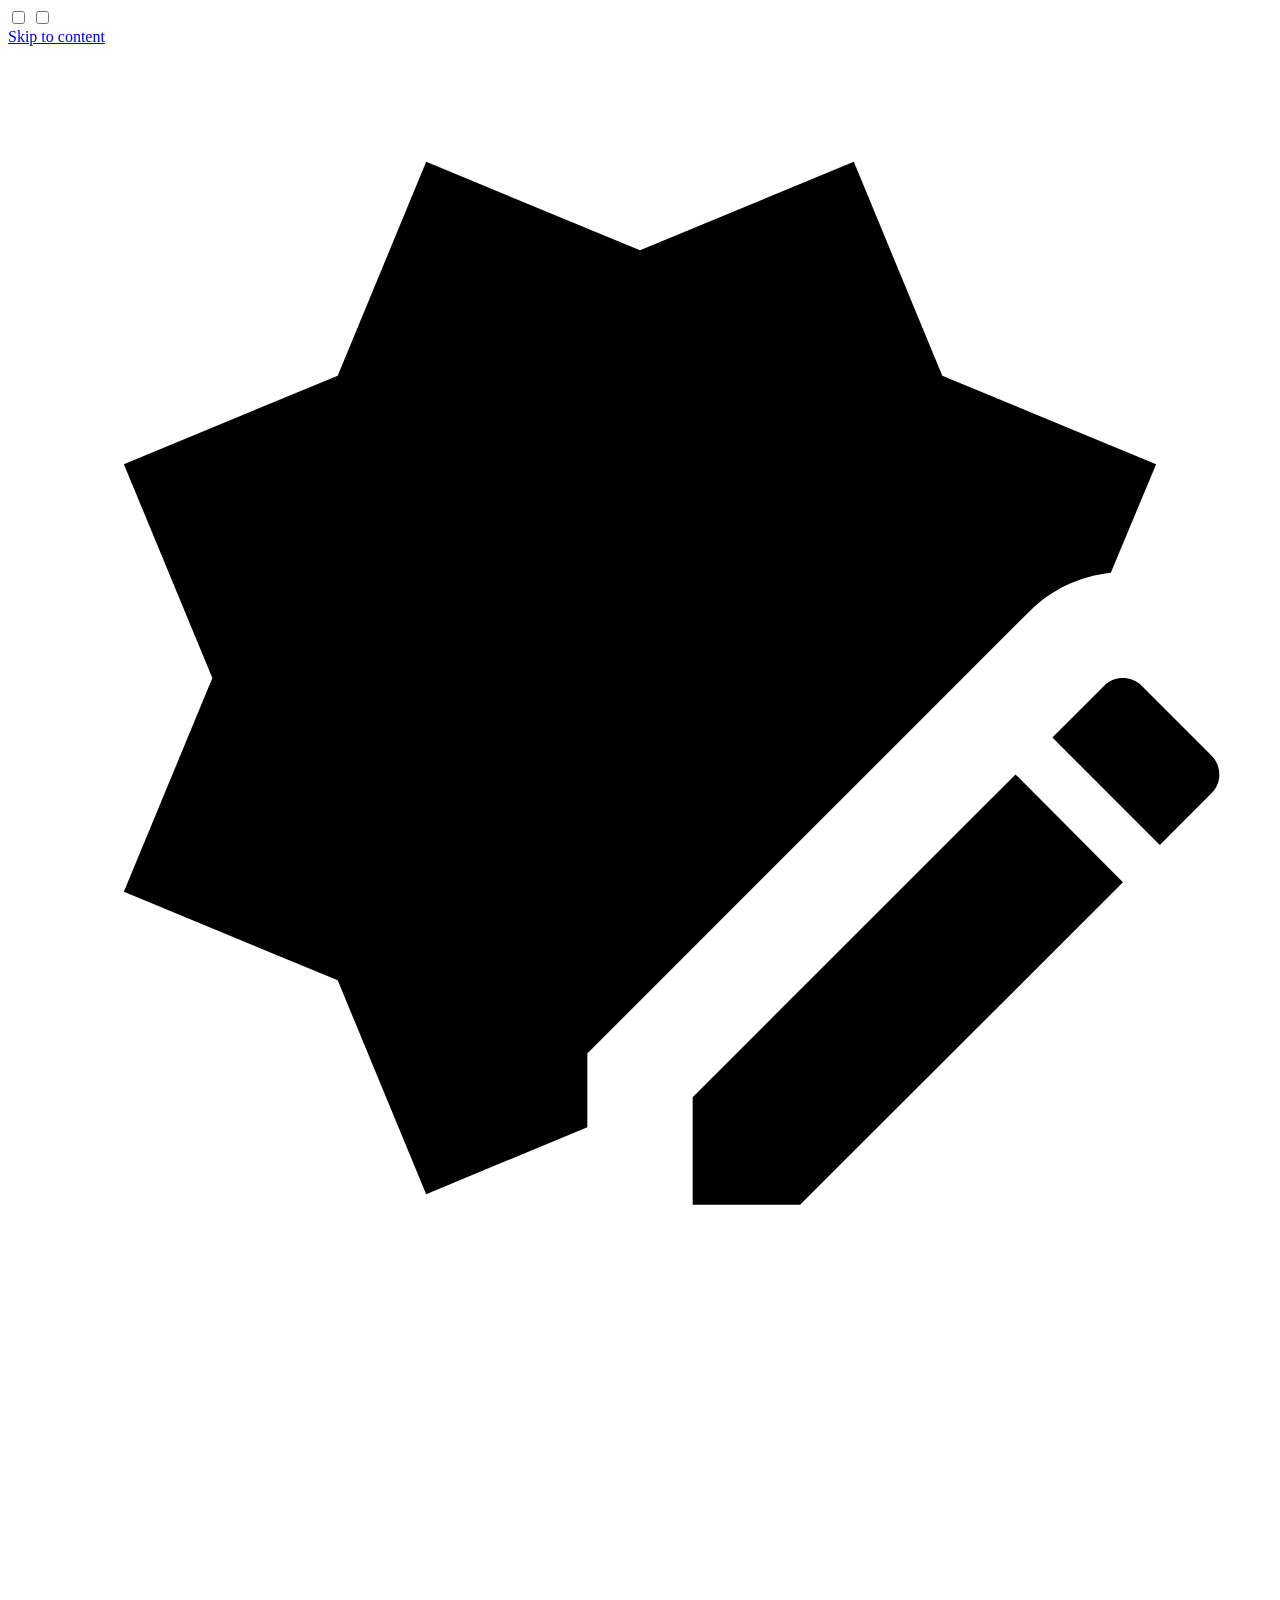
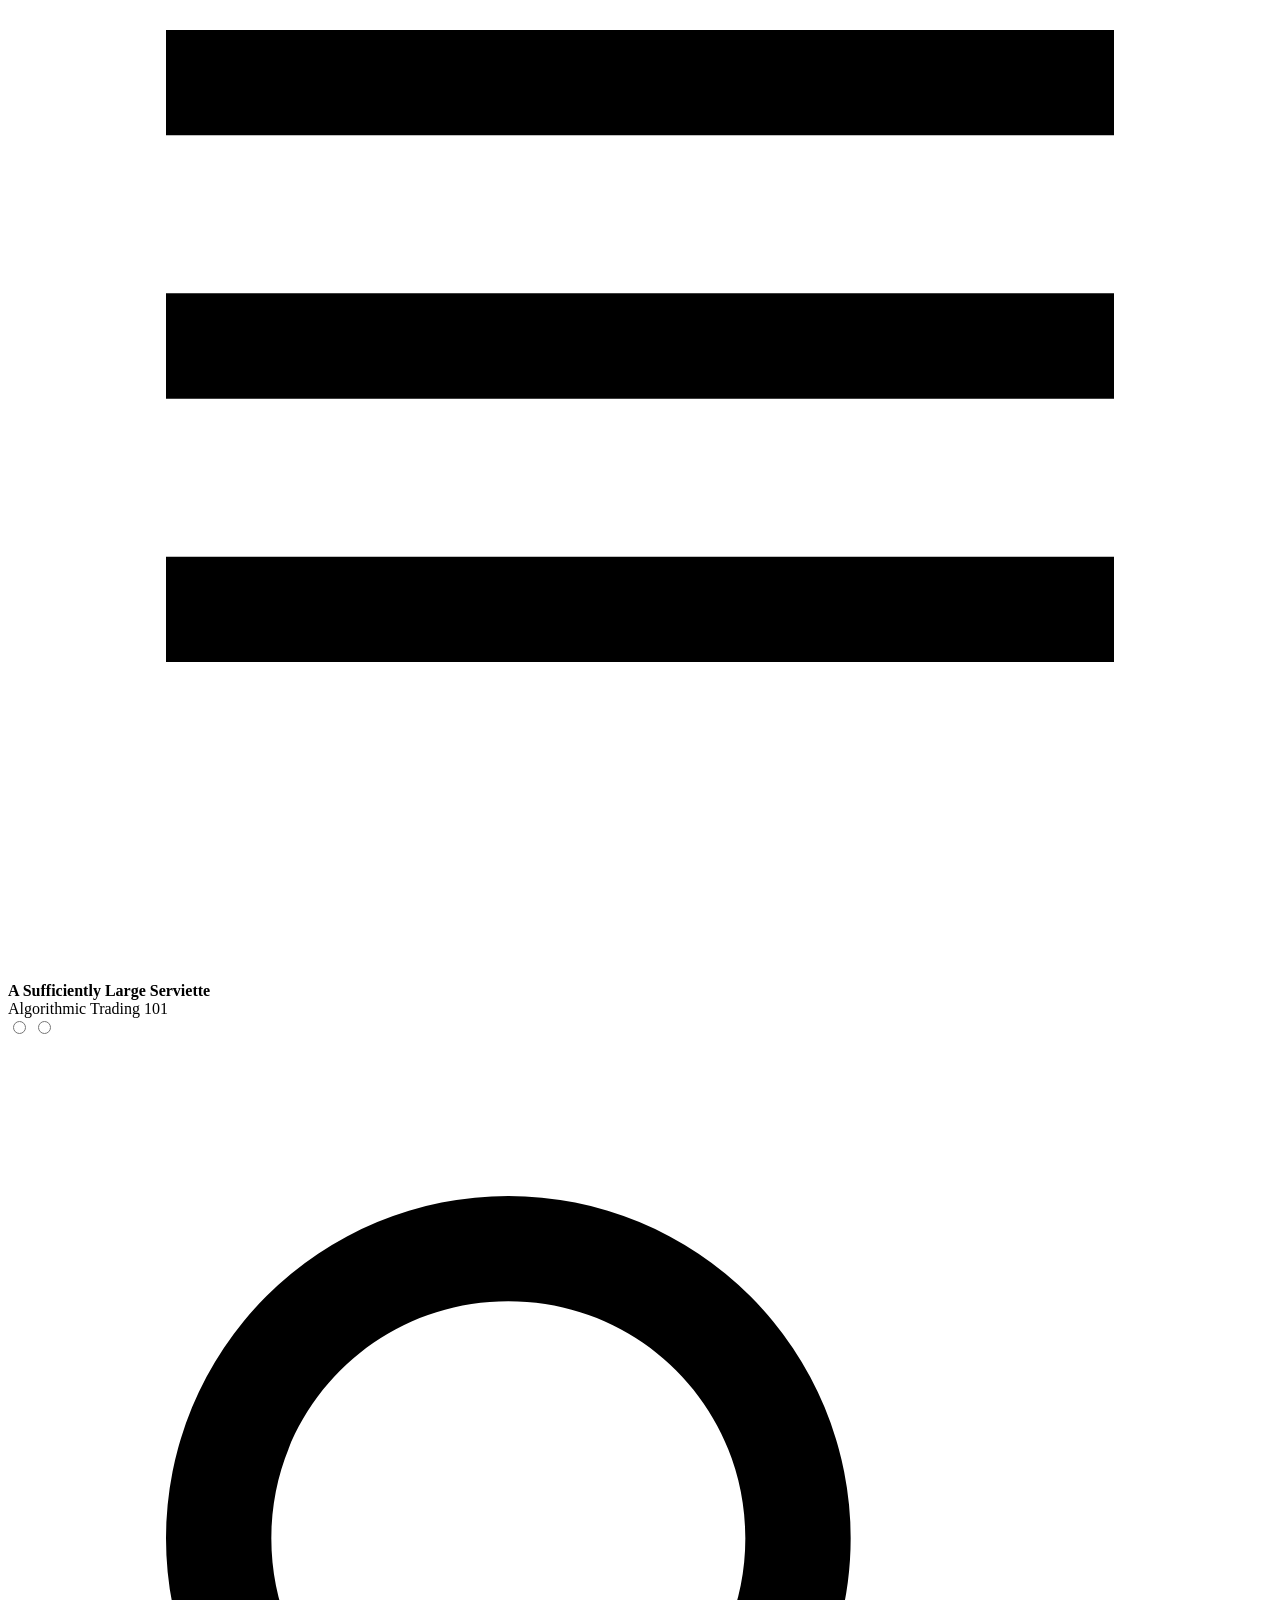
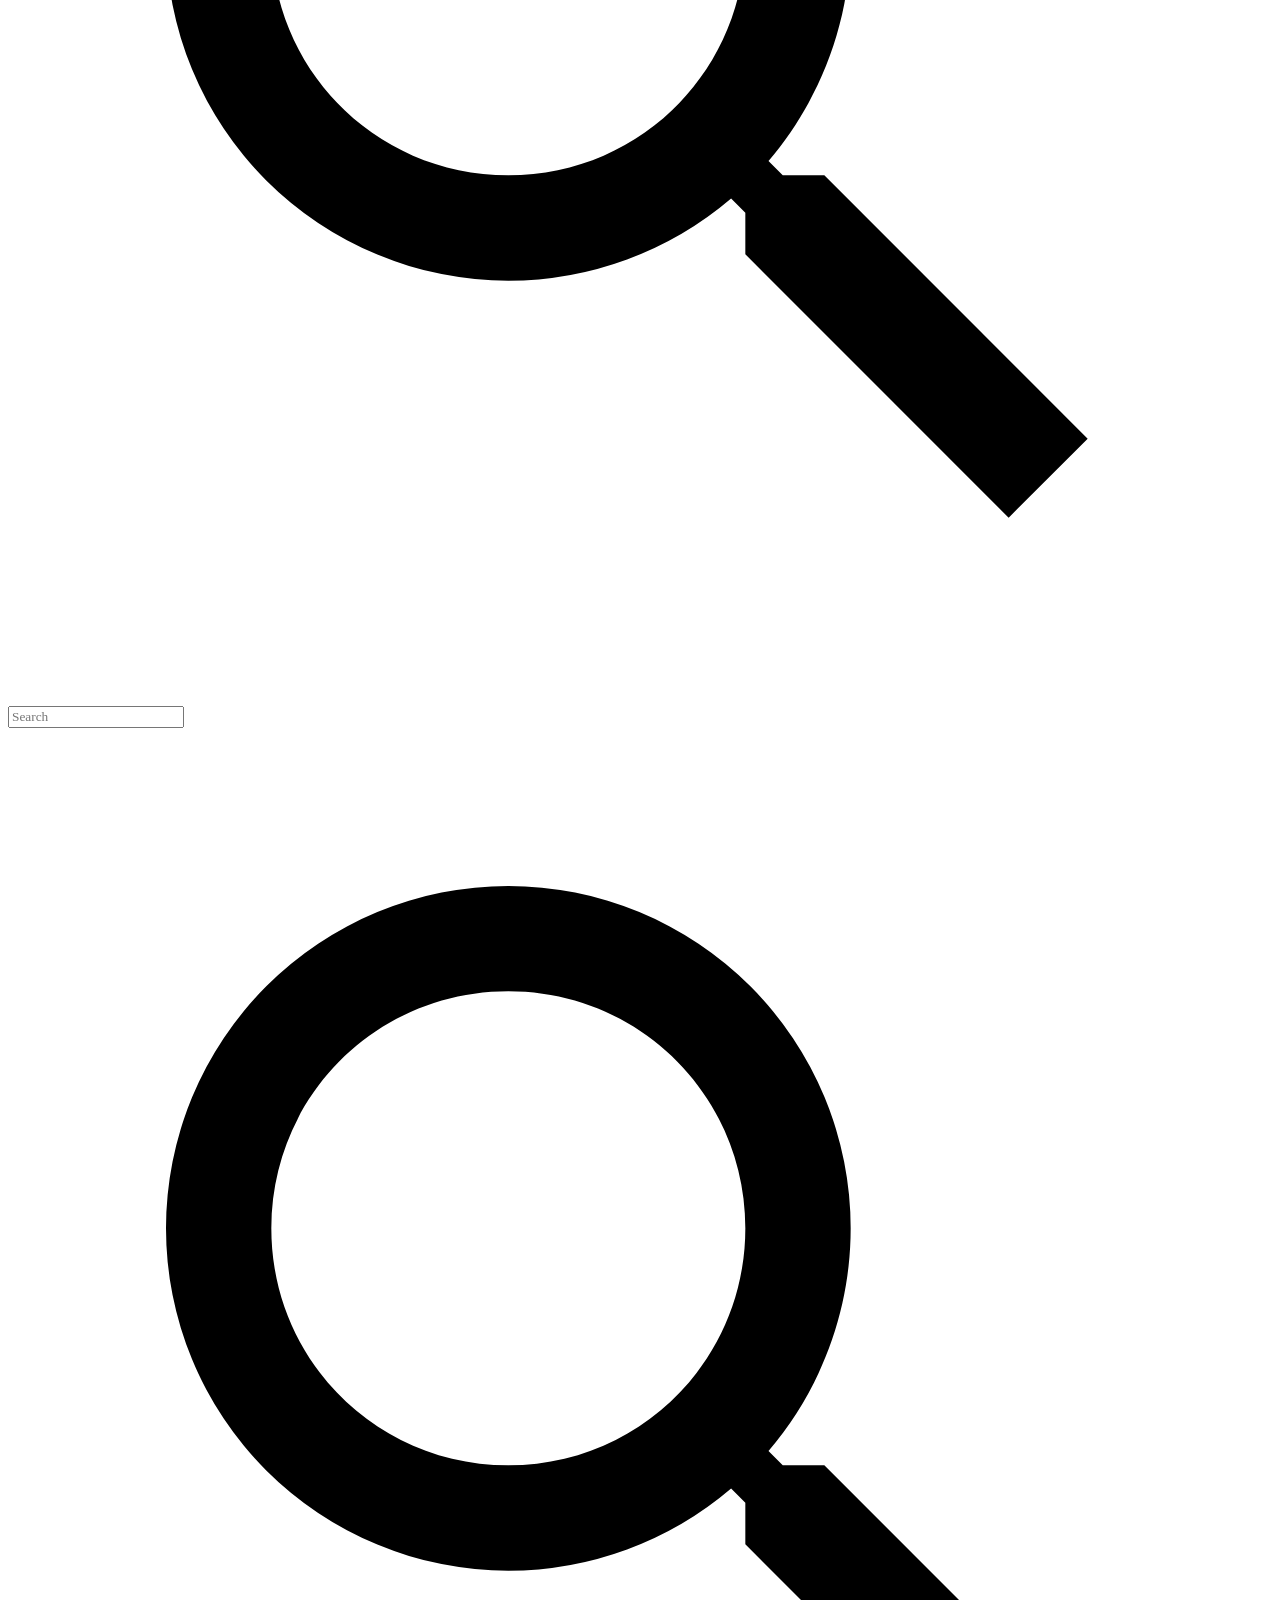
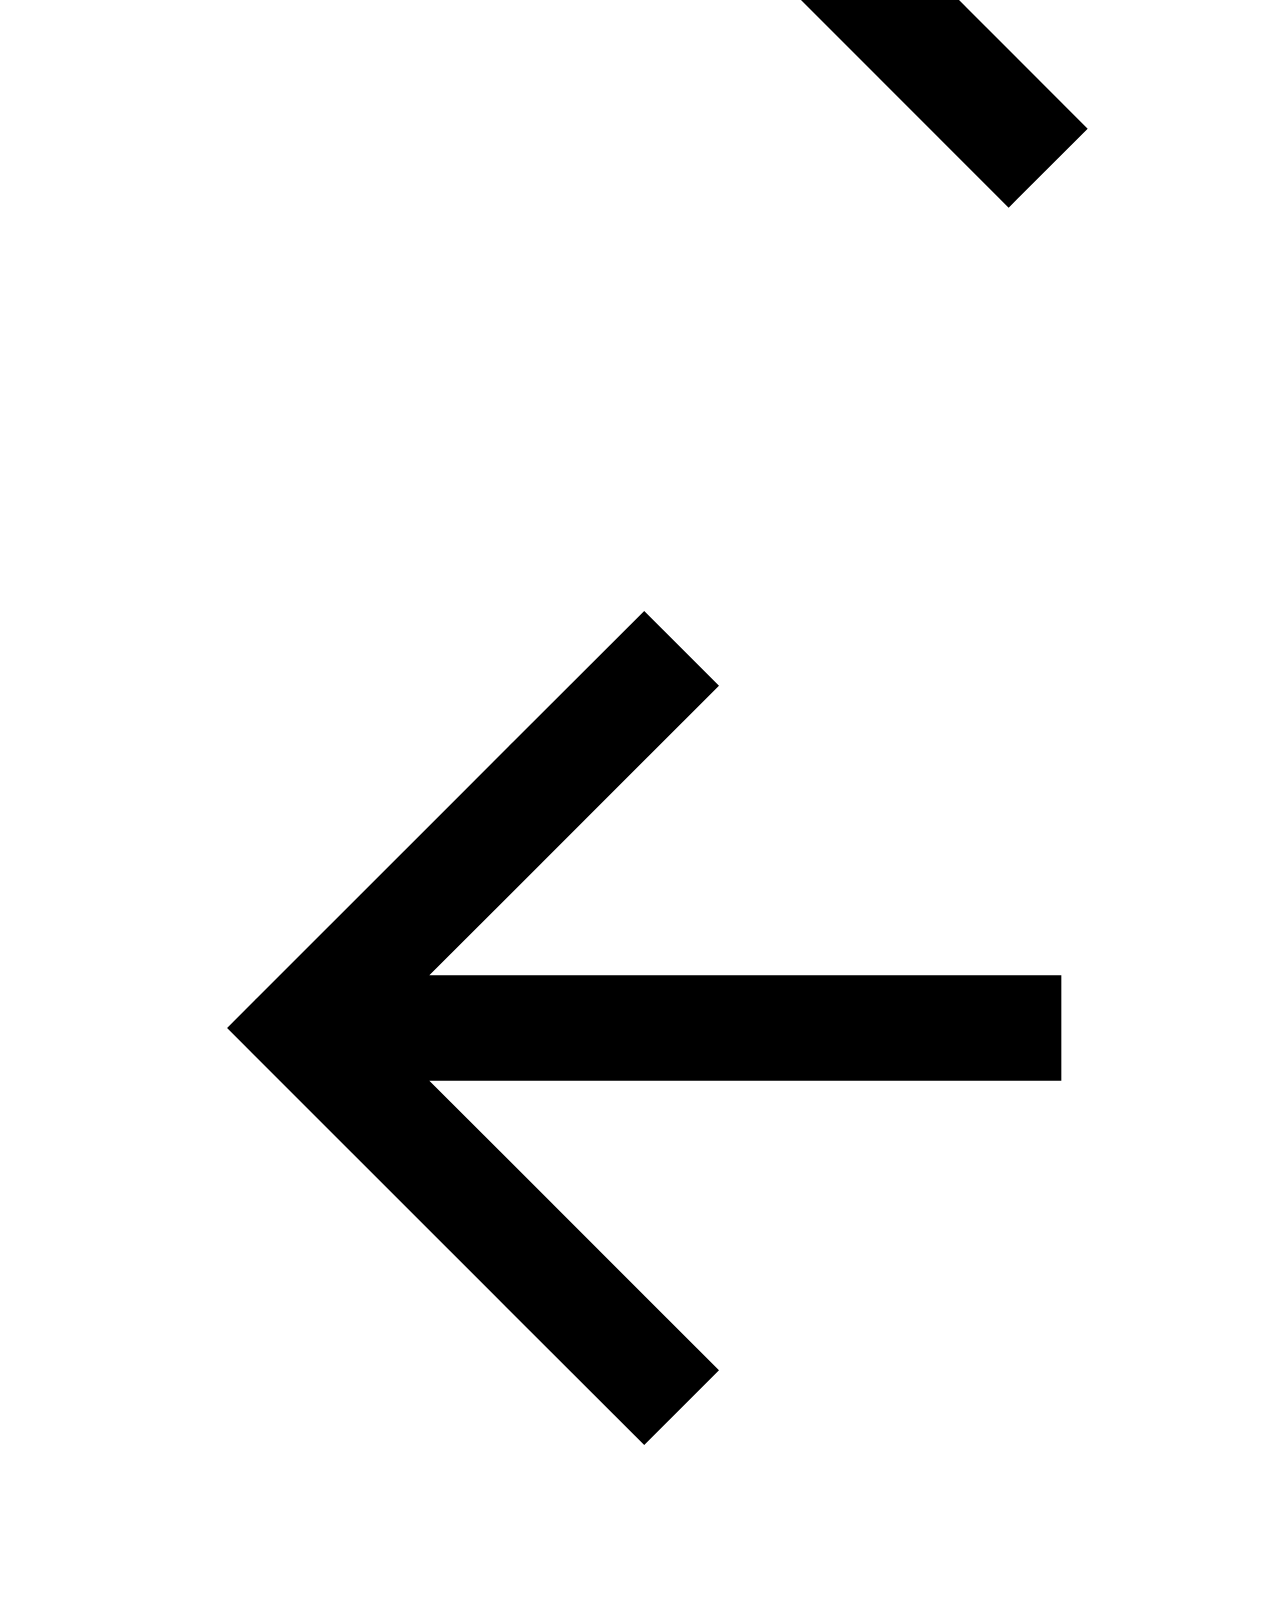
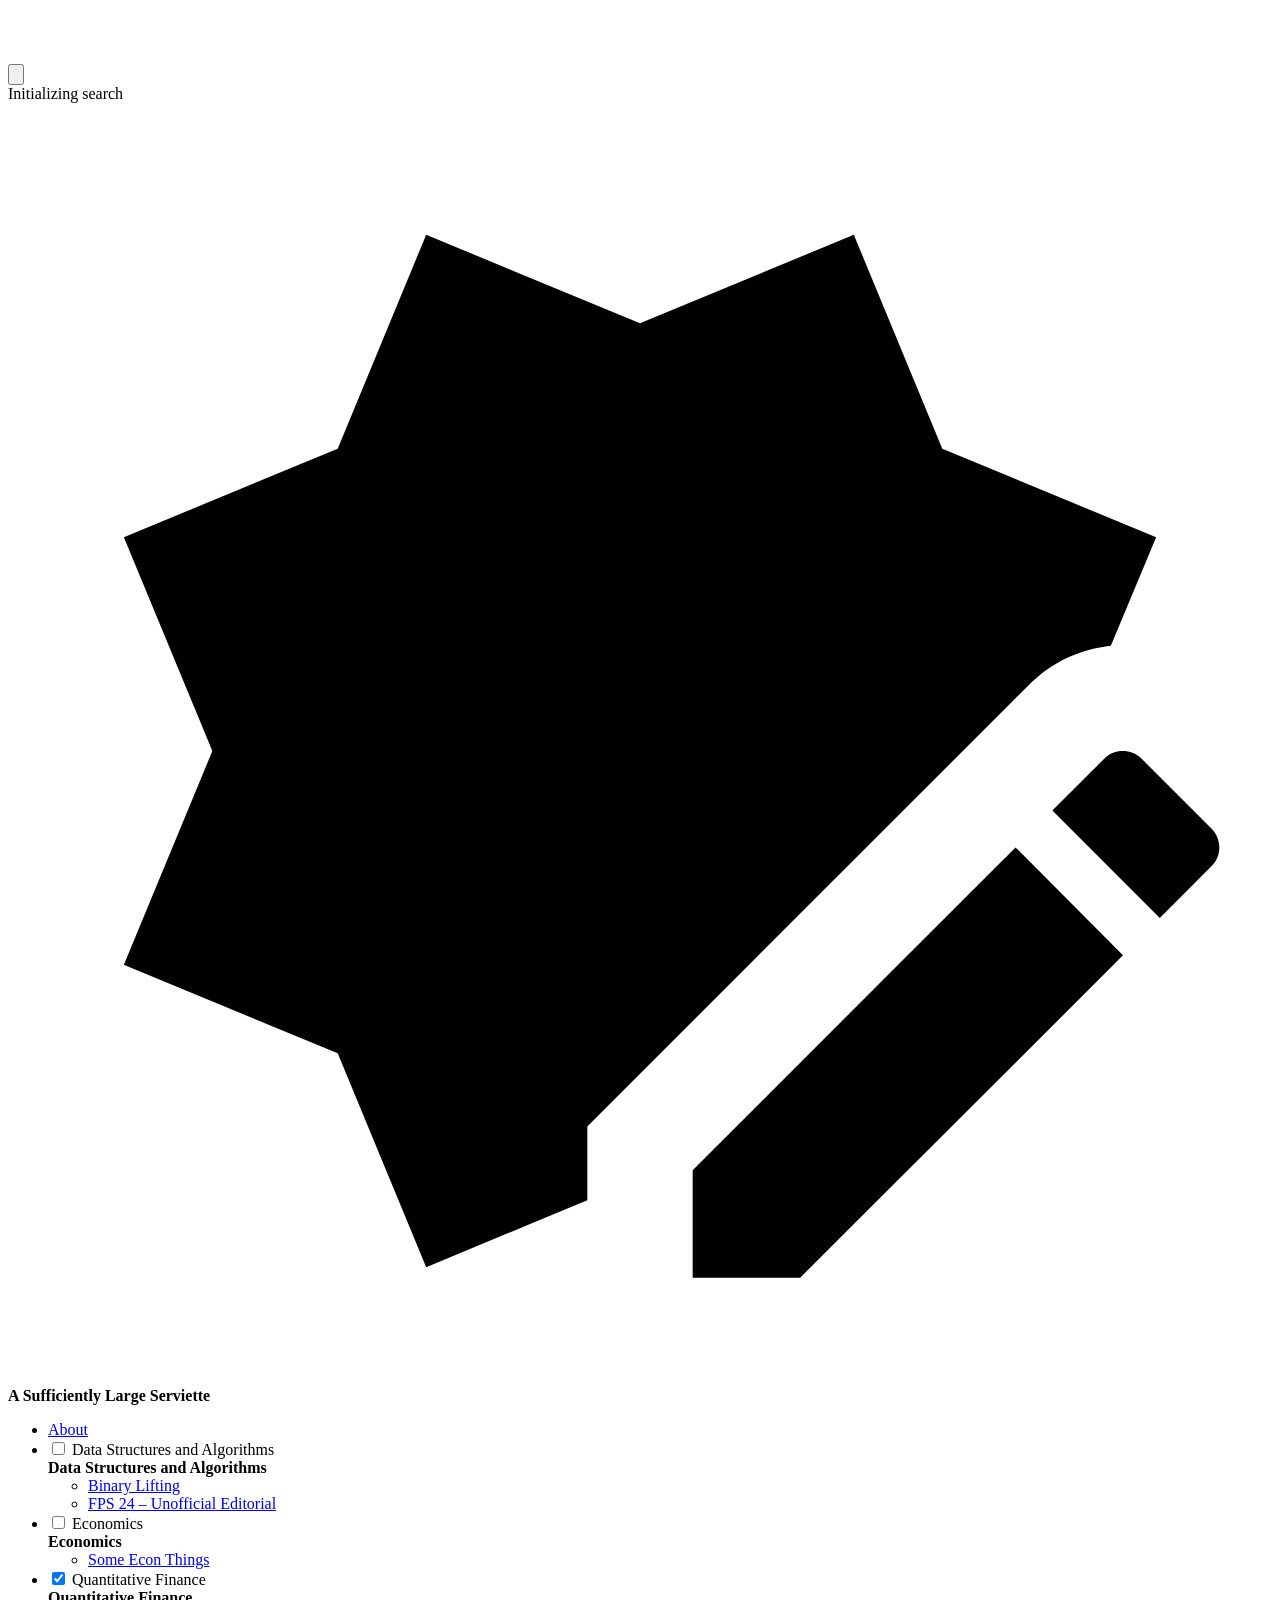
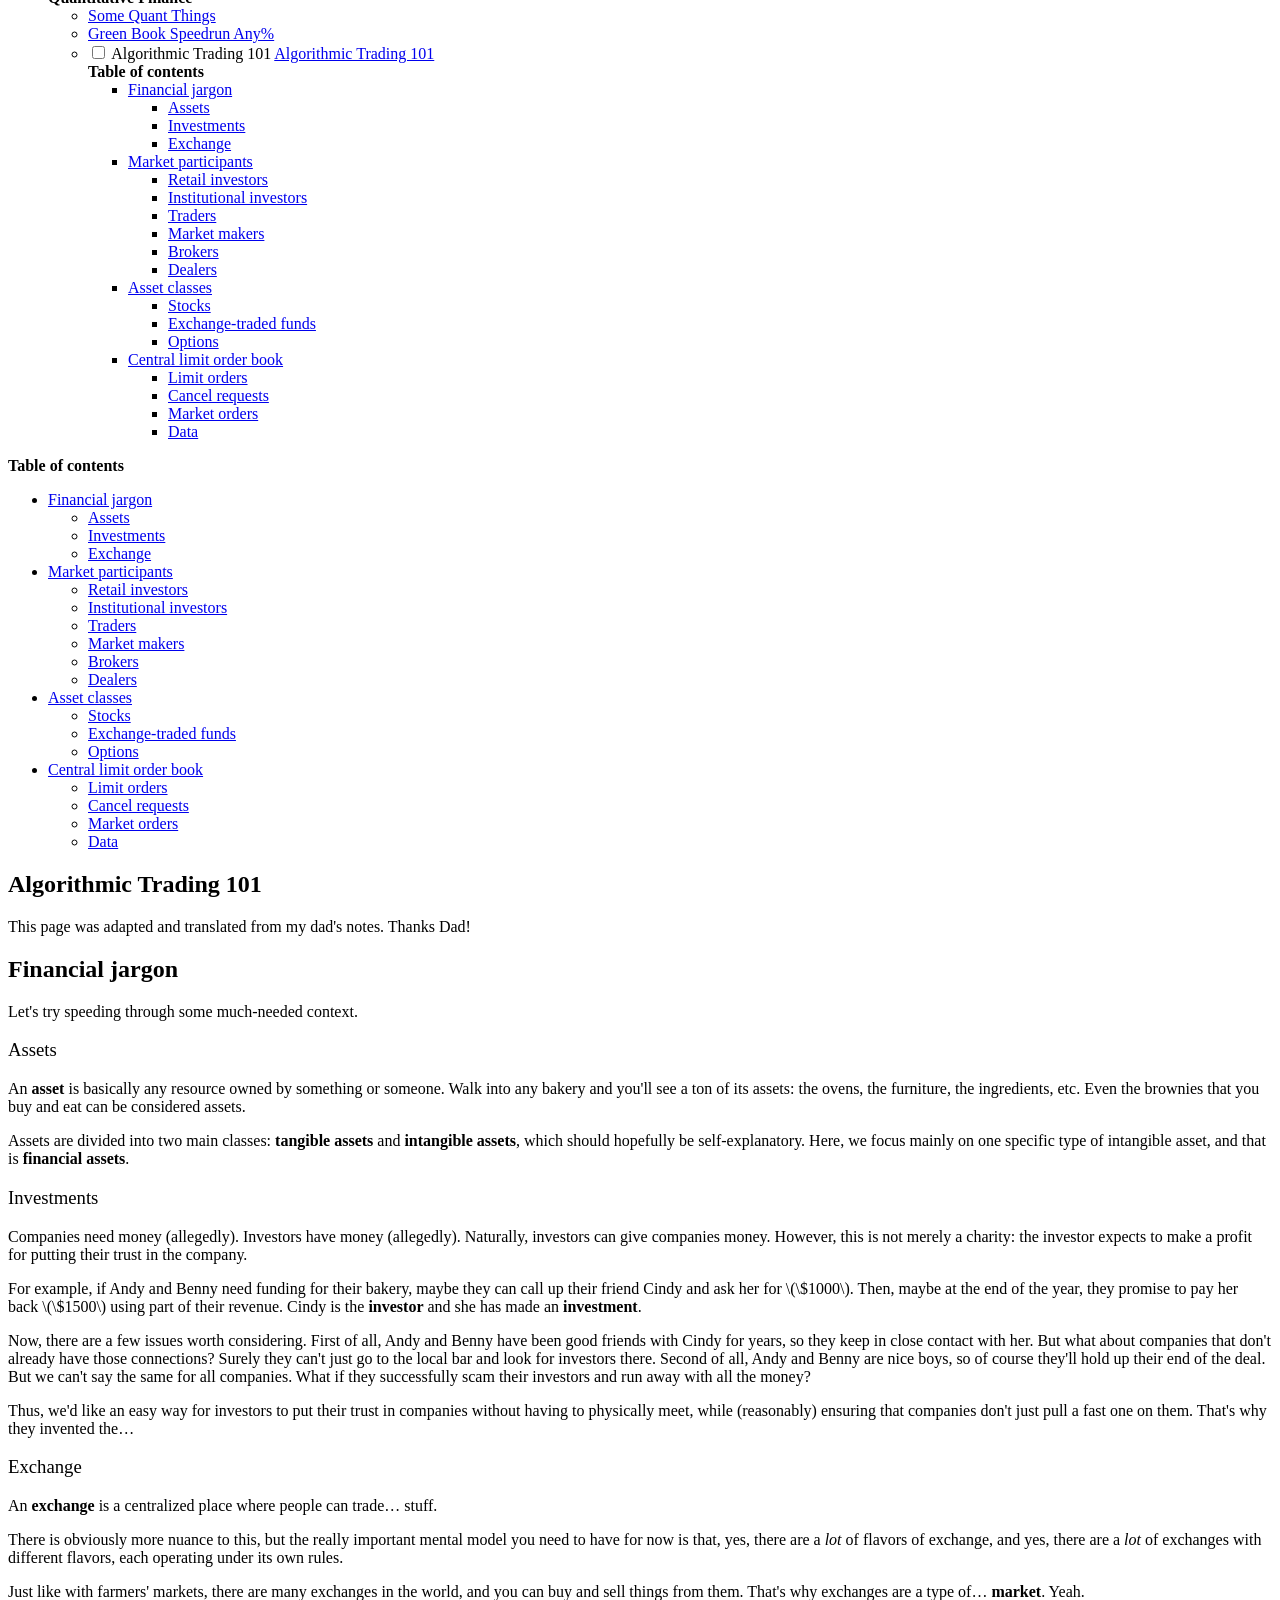
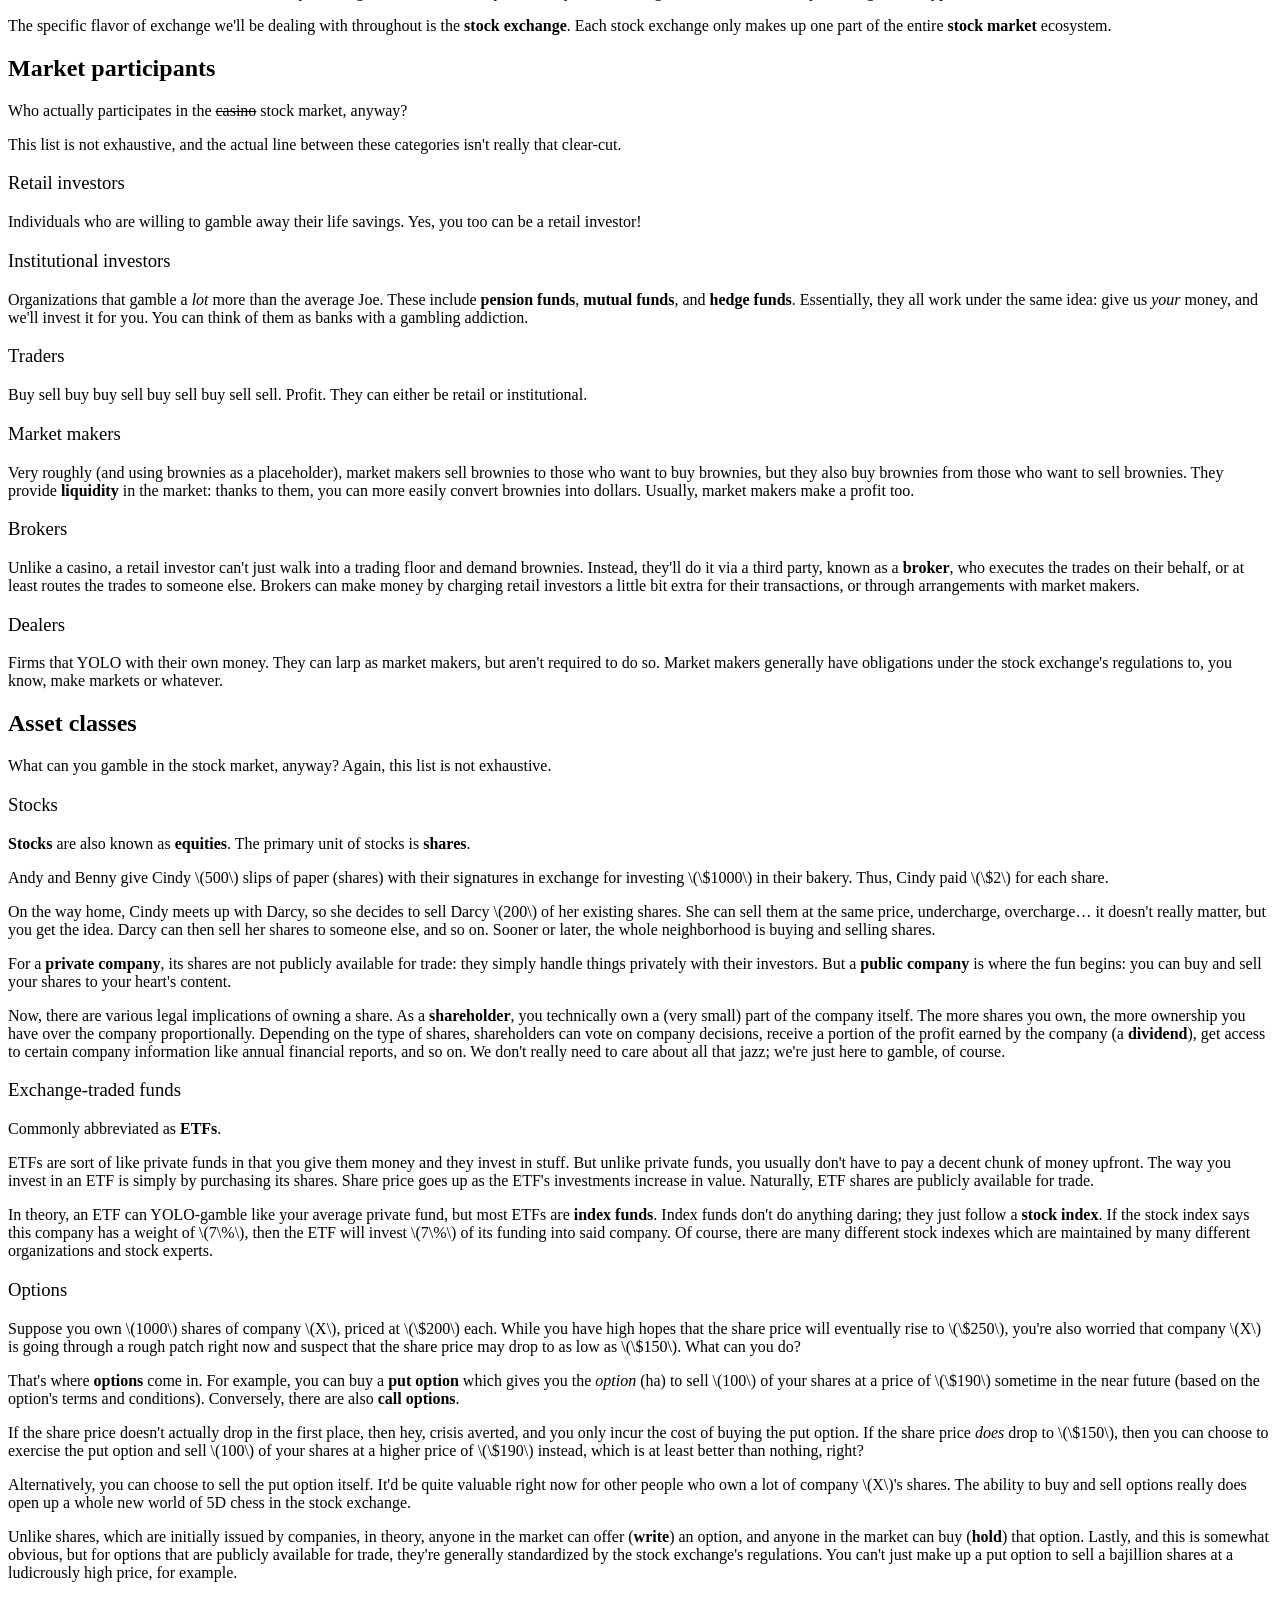
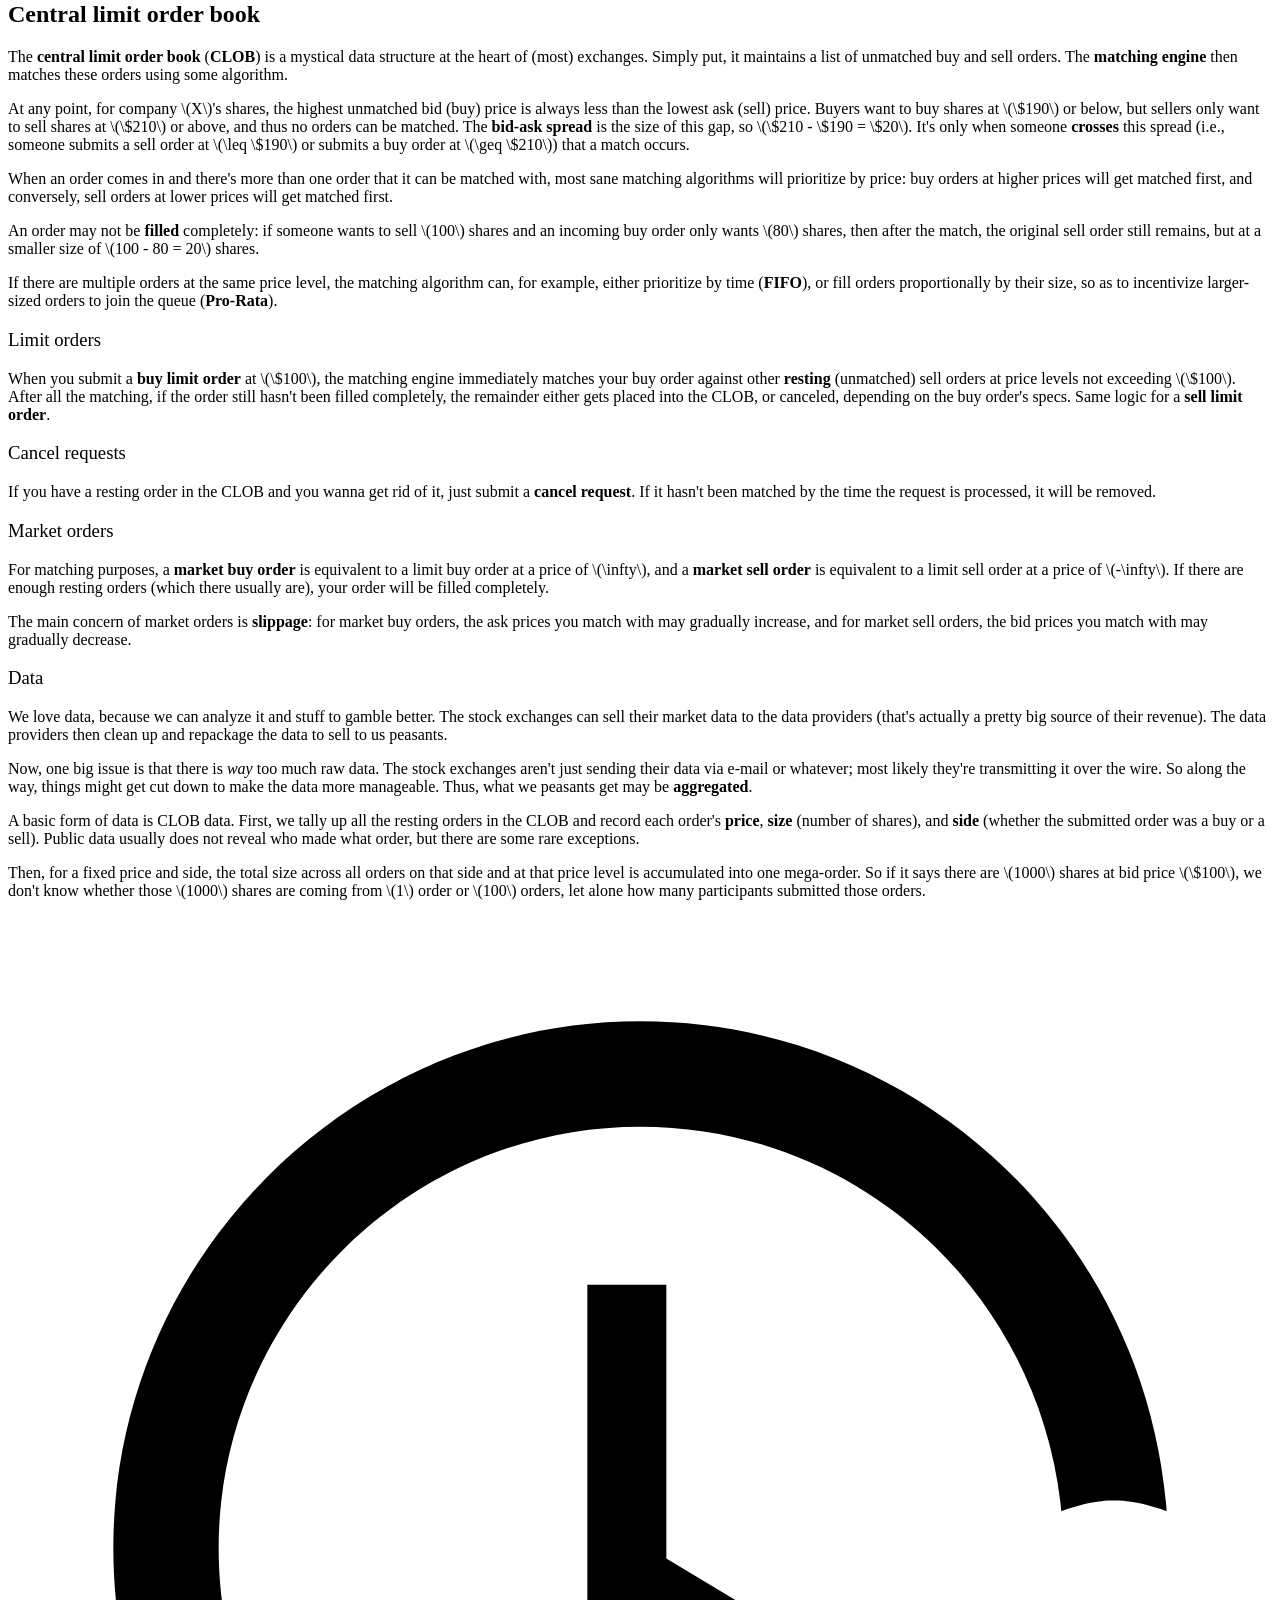
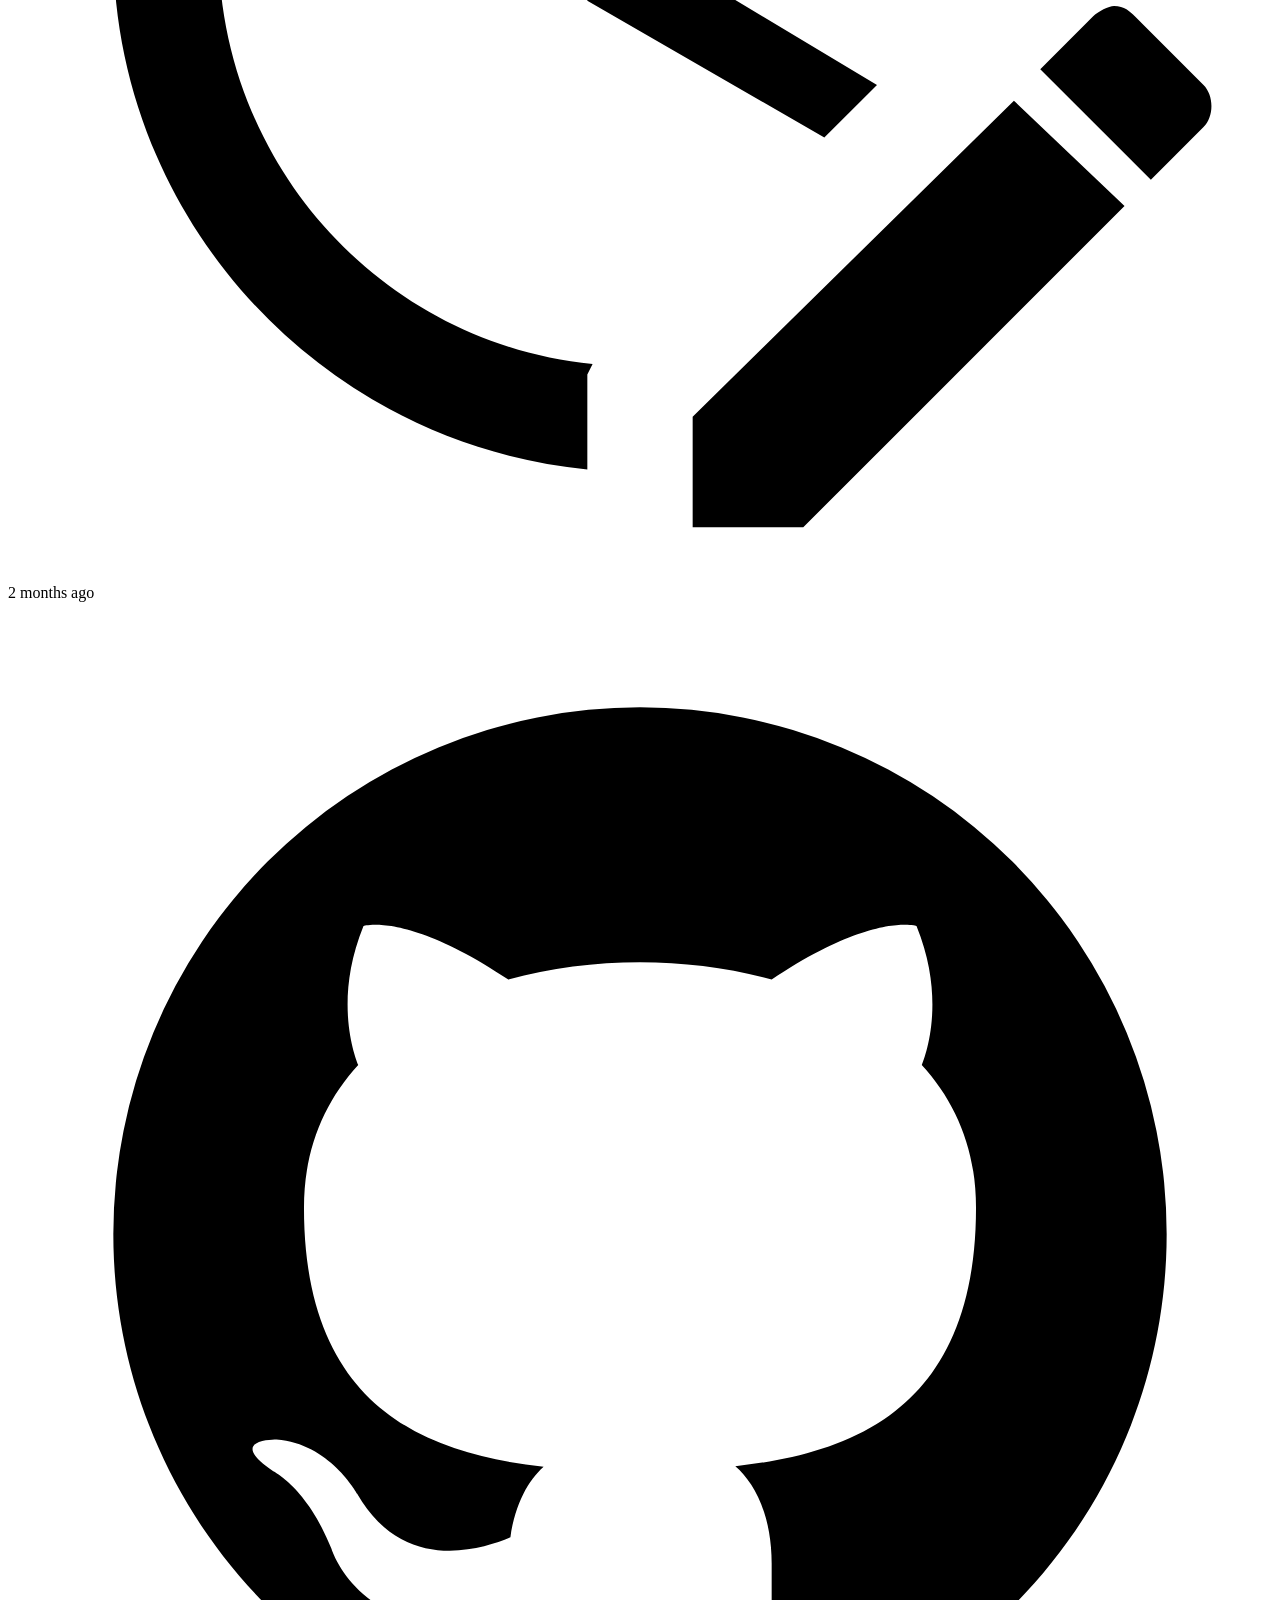
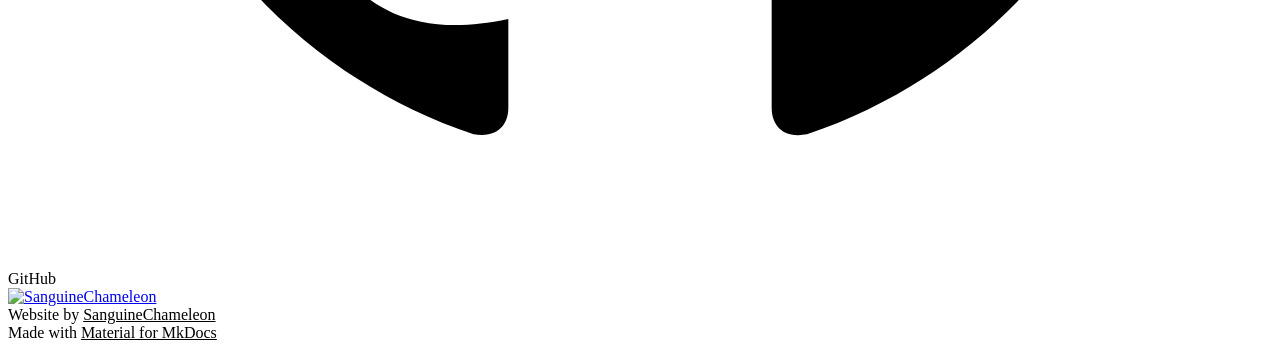
==== commit 7719c27b: "Deployed 99726e7 with MkDocs version: 1.6.1" ====
--- a/algo-trading/index.html
+++ b/algo-trading/index.html
@@ -340,6 +340,34 @@
 
               
             
+              
+                
+  
+  
+  
+  
+    <li class="md-nav__item">
+      <a href="../fps-24/" class="md-nav__link">
+        
+  
+  
+  <span class="md-ellipsis">
+    
+  
+    FPS 24 &ndash; Unofficial Editorial
+  
+
+    
+  </span>
+  
+  
+
+      </a>
+    </li>
+  
+
+              
+            
           </ul>
         </nav>
       
@@ -783,6 +811,67 @@
   
 </li>
       
+        <li class="md-nav__item">
+  <a href="#central-limit-order-book" class="md-nav__link">
+    <span class="md-ellipsis">
+      
+        Central limit order book
+      
+    </span>
+  </a>
+  
+    <nav class="md-nav" aria-label="Central limit order book">
+      <ul class="md-nav__list">
+        
+          <li class="md-nav__item">
+  <a href="#limit-orders" class="md-nav__link">
+    <span class="md-ellipsis">
+      
+        Limit orders
+      
+    </span>
+  </a>
+  
+</li>
+        
+          <li class="md-nav__item">
+  <a href="#cancel-requests" class="md-nav__link">
+    <span class="md-ellipsis">
+      
+        Cancel requests
+      
+    </span>
+  </a>
+  
+</li>
+        
+          <li class="md-nav__item">
+  <a href="#market-orders" class="md-nav__link">
+    <span class="md-ellipsis">
+      
+        Market orders
+      
+    </span>
+  </a>
+  
+</li>
+        
+          <li class="md-nav__item">
+  <a href="#data" class="md-nav__link">
+    <span class="md-ellipsis">
+      
+        Data
+      
+    </span>
+  </a>
+  
+</li>
+        
+      </ul>
+    </nav>
+  
+</li>
+      
     </ul>
   
 </nav>
@@ -997,6 +1086,67 @@
     <span class="md-ellipsis">
       
         Options
+      
+    </span>
+  </a>
+  
+</li>
+        
+      </ul>
+    </nav>
+  
+</li>
+      
+        <li class="md-nav__item">
+  <a href="#central-limit-order-book" class="md-nav__link">
+    <span class="md-ellipsis">
+      
+        Central limit order book
+      
+    </span>
+  </a>
+  
+    <nav class="md-nav" aria-label="Central limit order book">
+      <ul class="md-nav__list">
+        
+          <li class="md-nav__item">
+  <a href="#limit-orders" class="md-nav__link">
+    <span class="md-ellipsis">
+      
+        Limit orders
+      
+    </span>
+  </a>
+  
+</li>
+        
+          <li class="md-nav__item">
+  <a href="#cancel-requests" class="md-nav__link">
+    <span class="md-ellipsis">
+      
+        Cancel requests
+      
+    </span>
+  </a>
+  
+</li>
+        
+          <li class="md-nav__item">
+  <a href="#market-orders" class="md-nav__link">
+    <span class="md-ellipsis">
+      
+        Market orders
+      
+    </span>
+  </a>
+  
+</li>
+        
+          <li class="md-nav__item">
+  <a href="#data" class="md-nav__link">
+    <span class="md-ellipsis">
+      
+        Data
       
     </span>
   </a>
@@ -1075,6 +1225,24 @@
 <p>If the share price doesn't actually drop in the first place, then hey, crisis averted, and you only incur the cost of buying the put option. If the share price <em>does</em> drop to <span class="arithmatex">\(\$150\)</span>, then you can choose to exercise the put option and sell <span class="arithmatex">\(100\)</span> of your shares at a higher price of <span class="arithmatex">\(\$190\)</span> instead, which is at least better than nothing, right?</p>
 <p>Alternatively, you can choose to sell the put option itself. It'd be quite valuable right now for other people who own a lot of company <span class="arithmatex">\(X\)</span>'s shares. The ability to buy and sell options really does open up a whole new world of 5D chess in the stock exchange. </p>
 <p>Unlike shares, which are initially issued by companies, in theory, anyone in the market can offer (<strong>write</strong>) an option, and anyone in the market can buy (<strong>hold</strong>) that option. Lastly, and this is somewhat obvious, but for options that are publicly available for trade, they're generally standardized by the stock exchange's regulations. You can't just make up a put option to sell a bajillion shares at a ludicrously high price, for example.</p>
+<h2 id="central-limit-order-book">Central limit order book</h2>
+<p>The <strong>central limit order book</strong> (<strong>CLOB</strong>) is a mystical data structure at the heart of (most) exchanges. Simply put, it maintains a list of unmatched buy and sell orders. The <strong>matching engine</strong> then matches these orders using some algorithm.</p>
+<p>At any point, for company <span class="arithmatex">\(X\)</span>'s shares, the highest unmatched bid (buy) price is always less than the lowest ask (sell) price. Buyers want to buy shares at <span class="arithmatex">\(\$190\)</span> or below, but sellers only want to sell shares at <span class="arithmatex">\(\$210\)</span> or above, and thus no orders can be matched. The <strong>bid-ask spread</strong> is the size of this gap, so <span class="arithmatex">\(\$210 - \$190 = \$20\)</span>. It's only when someone <strong>crosses</strong> this spread (i.e., someone submits a sell order at <span class="arithmatex">\(\leq \$190\)</span> or submits a buy order at <span class="arithmatex">\(\geq \$210\)</span>) that a match occurs.</p>
+<p>When an order comes in and there's more than one order that it can be matched with, most sane matching algorithms will prioritize by price: buy orders at higher prices will get matched first, and conversely, sell orders at lower prices will get matched first.</p>
+<p>An order may not be <strong>filled</strong> completely: if someone wants to sell <span class="arithmatex">\(100\)</span> shares and an incoming buy order only wants <span class="arithmatex">\(80\)</span> shares, then after the match, the original sell order still remains, but at a smaller size of <span class="arithmatex">\(100 - 80 = 20\)</span> shares. </p>
+<p>If there are multiple orders at the same price level, the matching algorithm can, for example, either prioritize by time (<strong>FIFO</strong>), or fill orders proportionally by their size, so as to incentivize larger-sized orders to join the queue (<strong>Pro-Rata</strong>).</p>
+<h3 id="limit-orders">Limit orders</h3>
+<p>When you submit a <strong>buy limit order</strong> at <span class="arithmatex">\(\$100\)</span>, the matching engine immediately matches your buy order against other <strong>resting</strong> (unmatched) sell orders at price levels not exceeding <span class="arithmatex">\(\$100\)</span>. After all the matching, if the order still hasn't been filled completely, the remainder either gets placed into the CLOB, or canceled, depending on the buy order's specs. Same logic for a <strong>sell limit order</strong>.</p>
+<h3 id="cancel-requests">Cancel requests</h3>
+<p>If you have a resting order in the CLOB and you wanna get rid of it, just submit a <strong>cancel request</strong>. If it hasn't been matched by the time the request is processed, it will be removed.</p>
+<h3 id="market-orders">Market orders</h3>
+<p>For matching purposes, a <strong>market buy order</strong> is equivalent to a limit buy order at a price of <span class="arithmatex">\(\infty\)</span>, and a <strong>market sell order</strong> is equivalent to a limit sell order at a price of <span class="arithmatex">\(-\infty\)</span>. If there are enough resting orders (which there usually are), your order will be filled completely.</p>
+<p>The main concern of market orders is <strong>slippage</strong>: for market buy orders, the ask prices you match with may gradually increase, and for market sell orders, the bid prices you match with may gradually decrease.</p>
+<h3 id="data">Data</h3>
+<p>We love data, because we can analyze it and stuff to gamble better. The stock exchanges can sell their market data to the data providers (that's actually a pretty big source of their revenue). The data providers then clean up and repackage the data to sell to us peasants.</p>
+<p>Now, one big issue is that there is <em>way</em> too much raw data. The stock exchanges aren't just sending their data via e-mail or whatever; most likely they're transmitting it over the wire. So along the way, things might get cut down to make the data more manageable. Thus, what we peasants get may be <strong>aggregated</strong>.</p>
+<p>A basic form of data is CLOB data. First, we tally up all the resting orders in the CLOB and record each order's <strong>price</strong>, <strong>size</strong> (number of shares), and <strong>side</strong> (whether the submitted order was a buy or a sell). Public data usually does not reveal who made what order, but there are some rare exceptions.</p>
+<p>Then, for a fixed price and side, the total size across all orders on that side and at that price level is accumulated into one mega-order. So if it says there are <span class="arithmatex">\(1000\)</span> shares at bid price <span class="arithmatex">\(\$100\)</span>, we don't know whether those <span class="arithmatex">\(1000\)</span> shares are coming from <span class="arithmatex">\(1\)</span> order or <span class="arithmatex">\(100\)</span> orders, let alone how many participants submitted those orders.</p>
 
 
 
@@ -1095,7 +1263,7 @@
     <span class="md-icon" title="Last update">
       <svg xmlns="http://www.w3.org/2000/svg" viewBox="0 0 24 24"><path d="M21 13.1c-.1 0-.3.1-.4.2l-1 1 2.1 2.1 1-1c.2-.2.2-.6 0-.8l-1.3-1.3c-.1-.1-.2-.2-.4-.2m-1.9 1.8-6.1 6V23h2.1l6.1-6.1zM12.5 7v5.2l4 2.4-1 1L11 13V7zM11 21.9c-5.1-.5-9-4.8-9-9.9C2 6.5 6.5 2 12 2c5.3 0 9.6 4.1 10 9.3-.3-.1-.6-.2-1-.2s-.7.1-1 .2C19.6 7.2 16.2 4 12 4c-4.4 0-8 3.6-8 8 0 4.1 3.1 7.5 7.1 7.9l-.1.2z"/></svg>
     </span>
-    <span class="git-revision-date-localized-plugin git-revision-date-localized-plugin-timeago" title="September 12, 2026 13:30:05 UTC"><span class="timeago" datetime="2026-09-12T13:30:05+00:00" locale="en"></span></span><span class="git-revision-date-localized-plugin git-revision-date-localized-plugin-iso_date" title="September 12, 2026 13:30:05 UTC">2026-09-12</span>
+    <span class="git-revision-date-localized-plugin git-revision-date-localized-plugin-timeago" title="September 28, 2026 13:22:29 UTC"><span class="timeago" datetime="2026-09-28T13:22:29+00:00" locale="en"></span></span><span class="git-revision-date-localized-plugin git-revision-date-localized-plugin-iso_date" title="September 28, 2026 13:22:29 UTC">2026-09-28</span>
   </span>
 
     
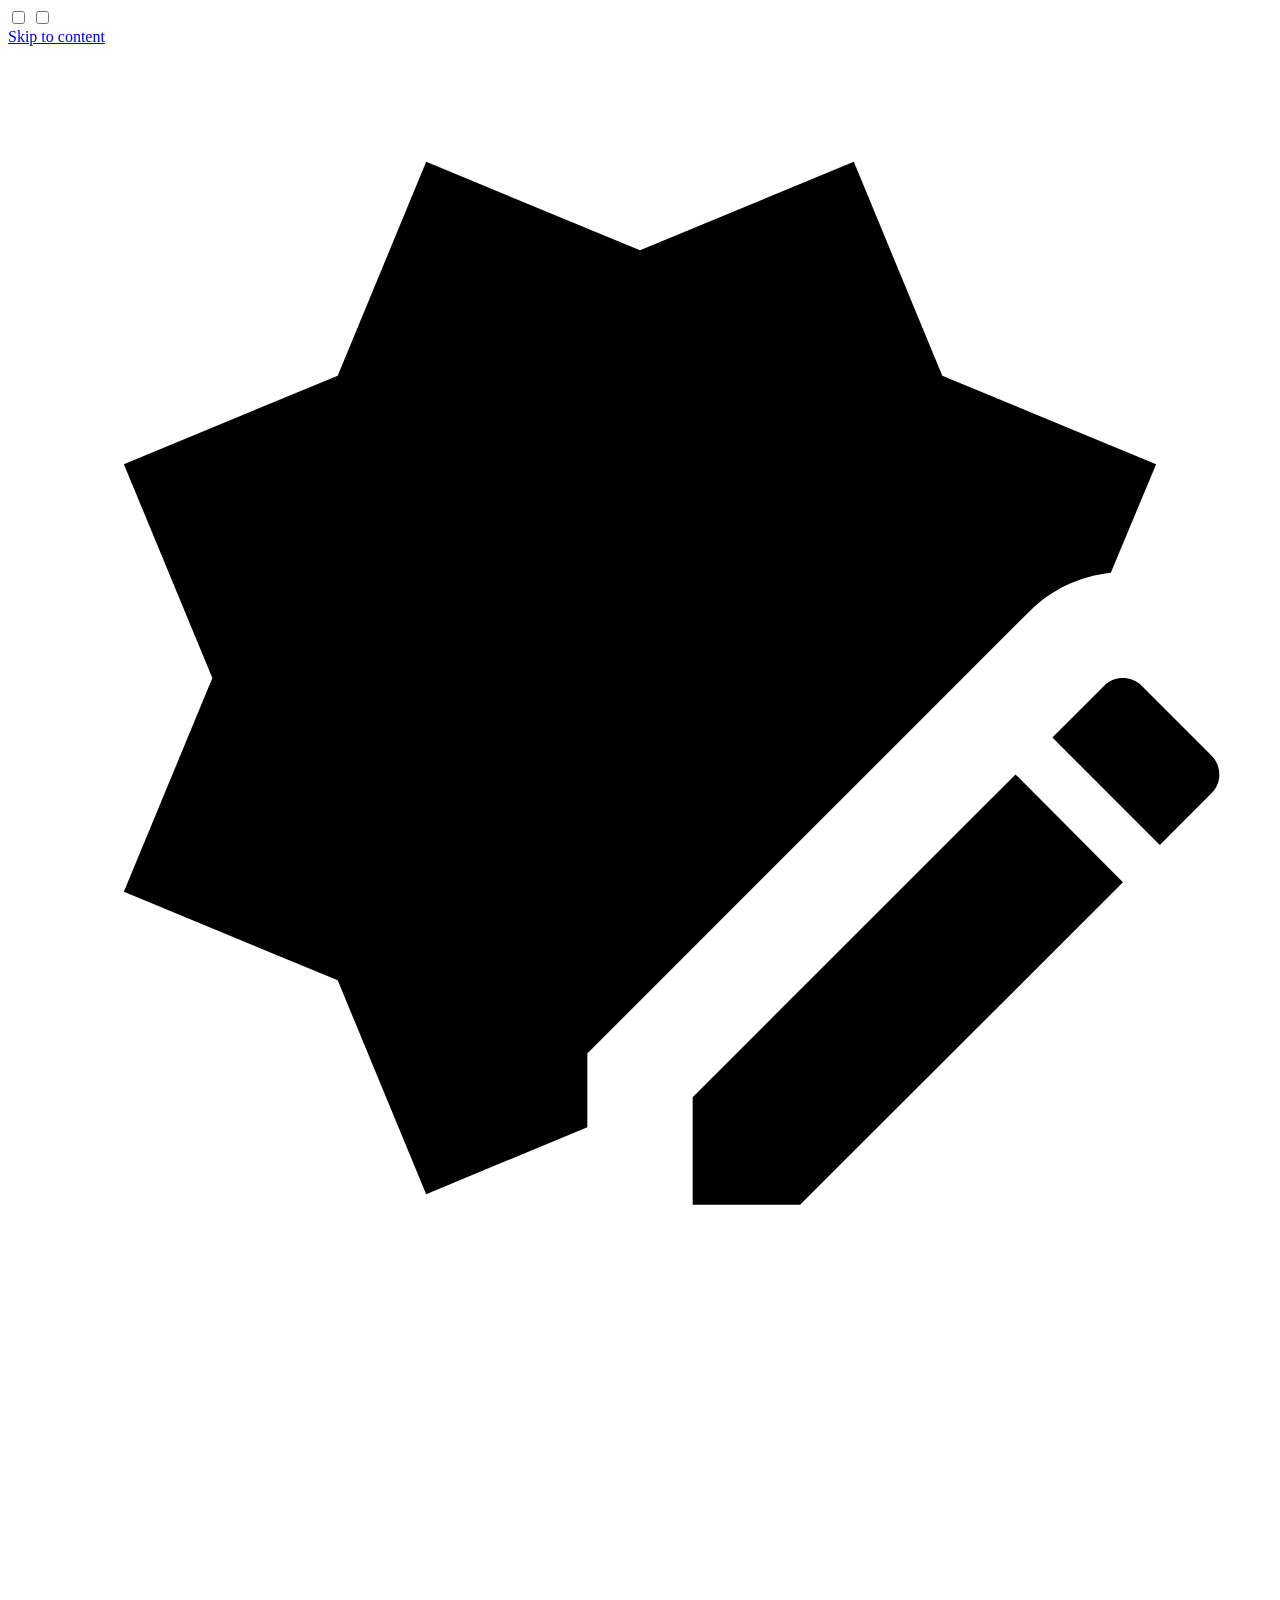
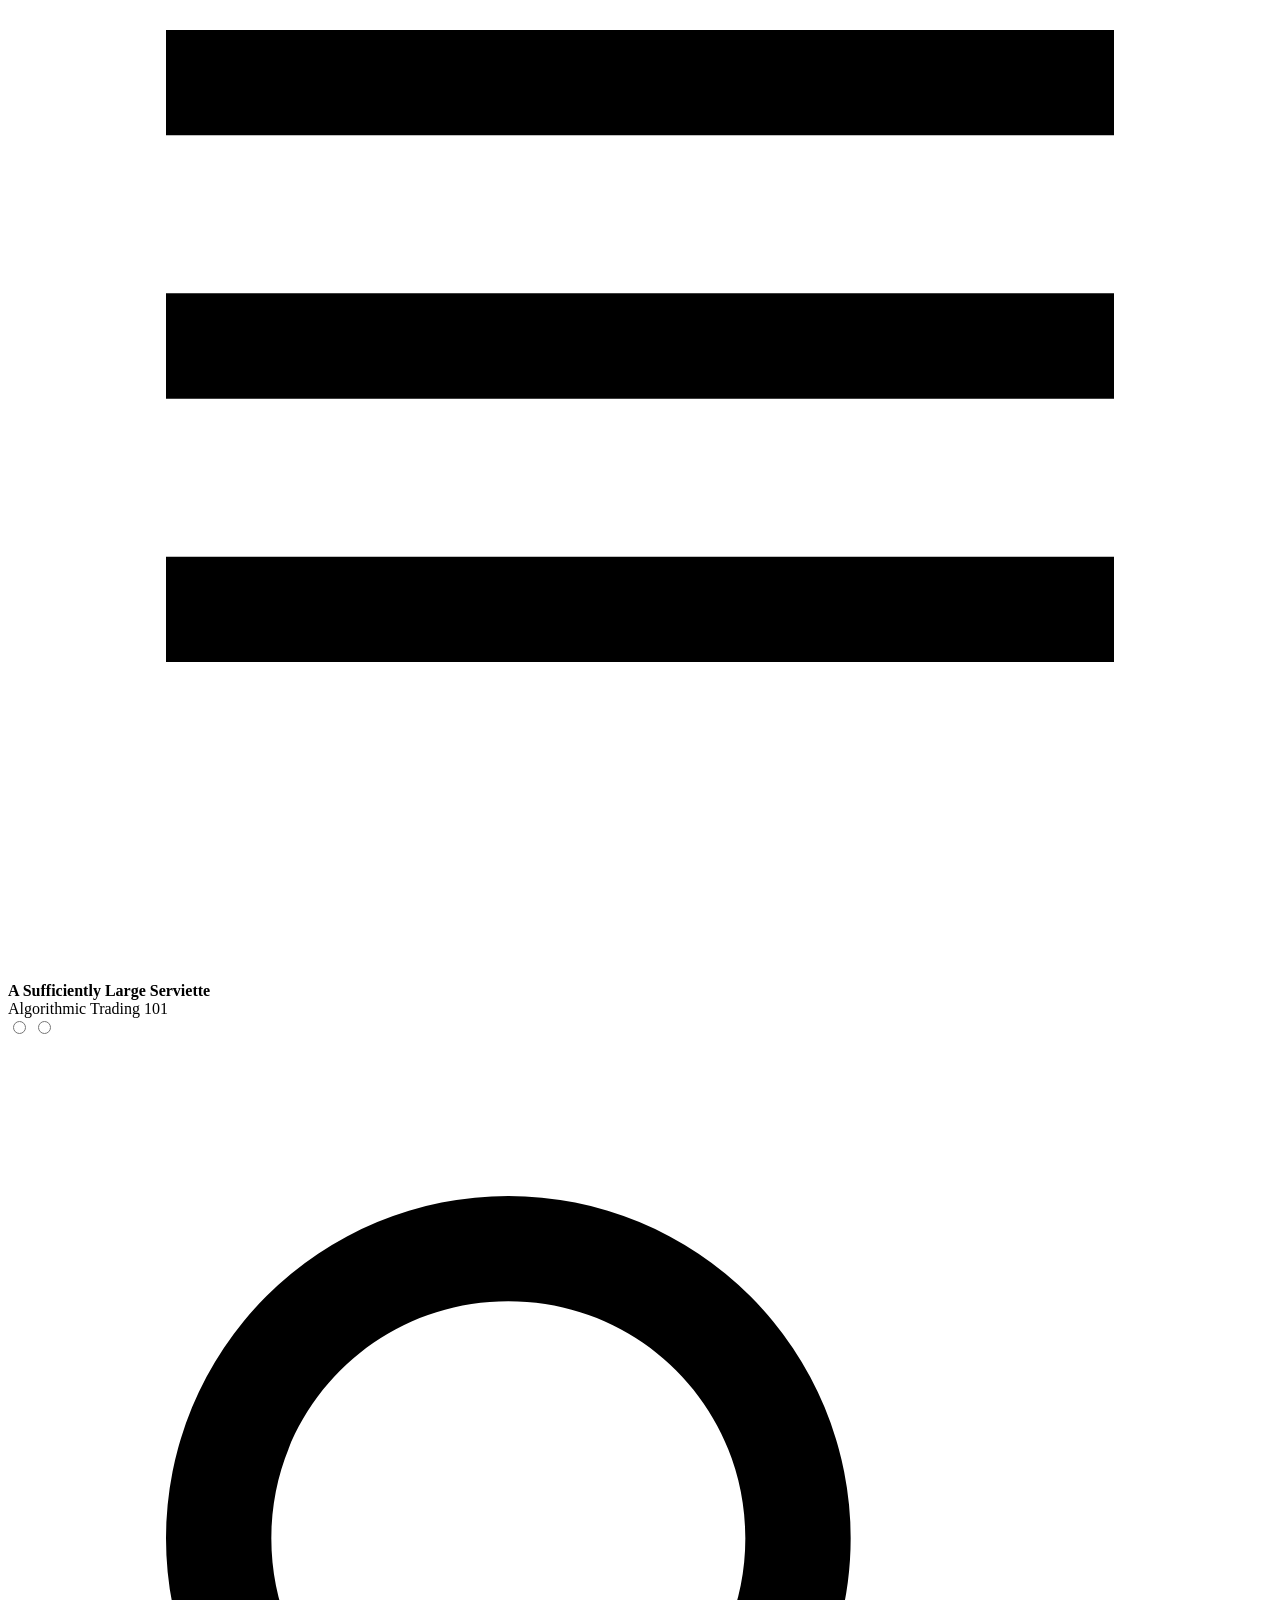
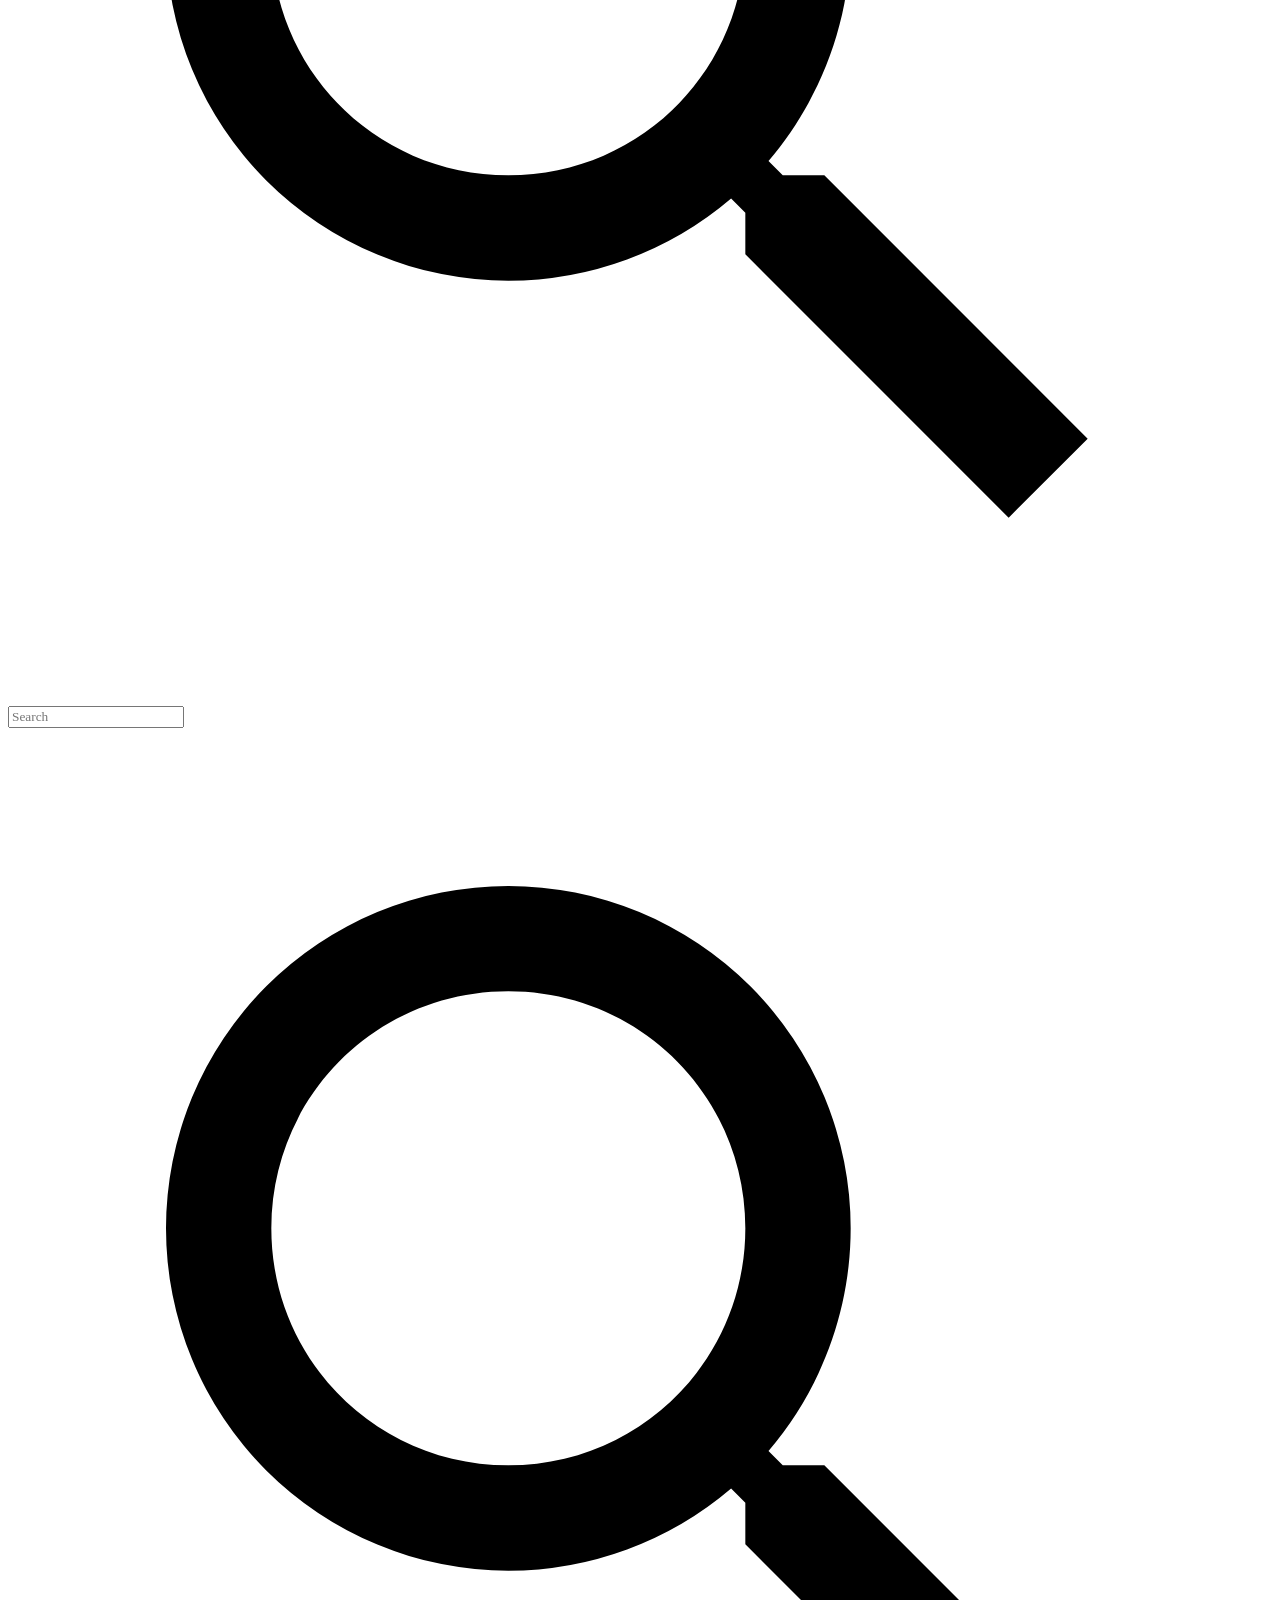
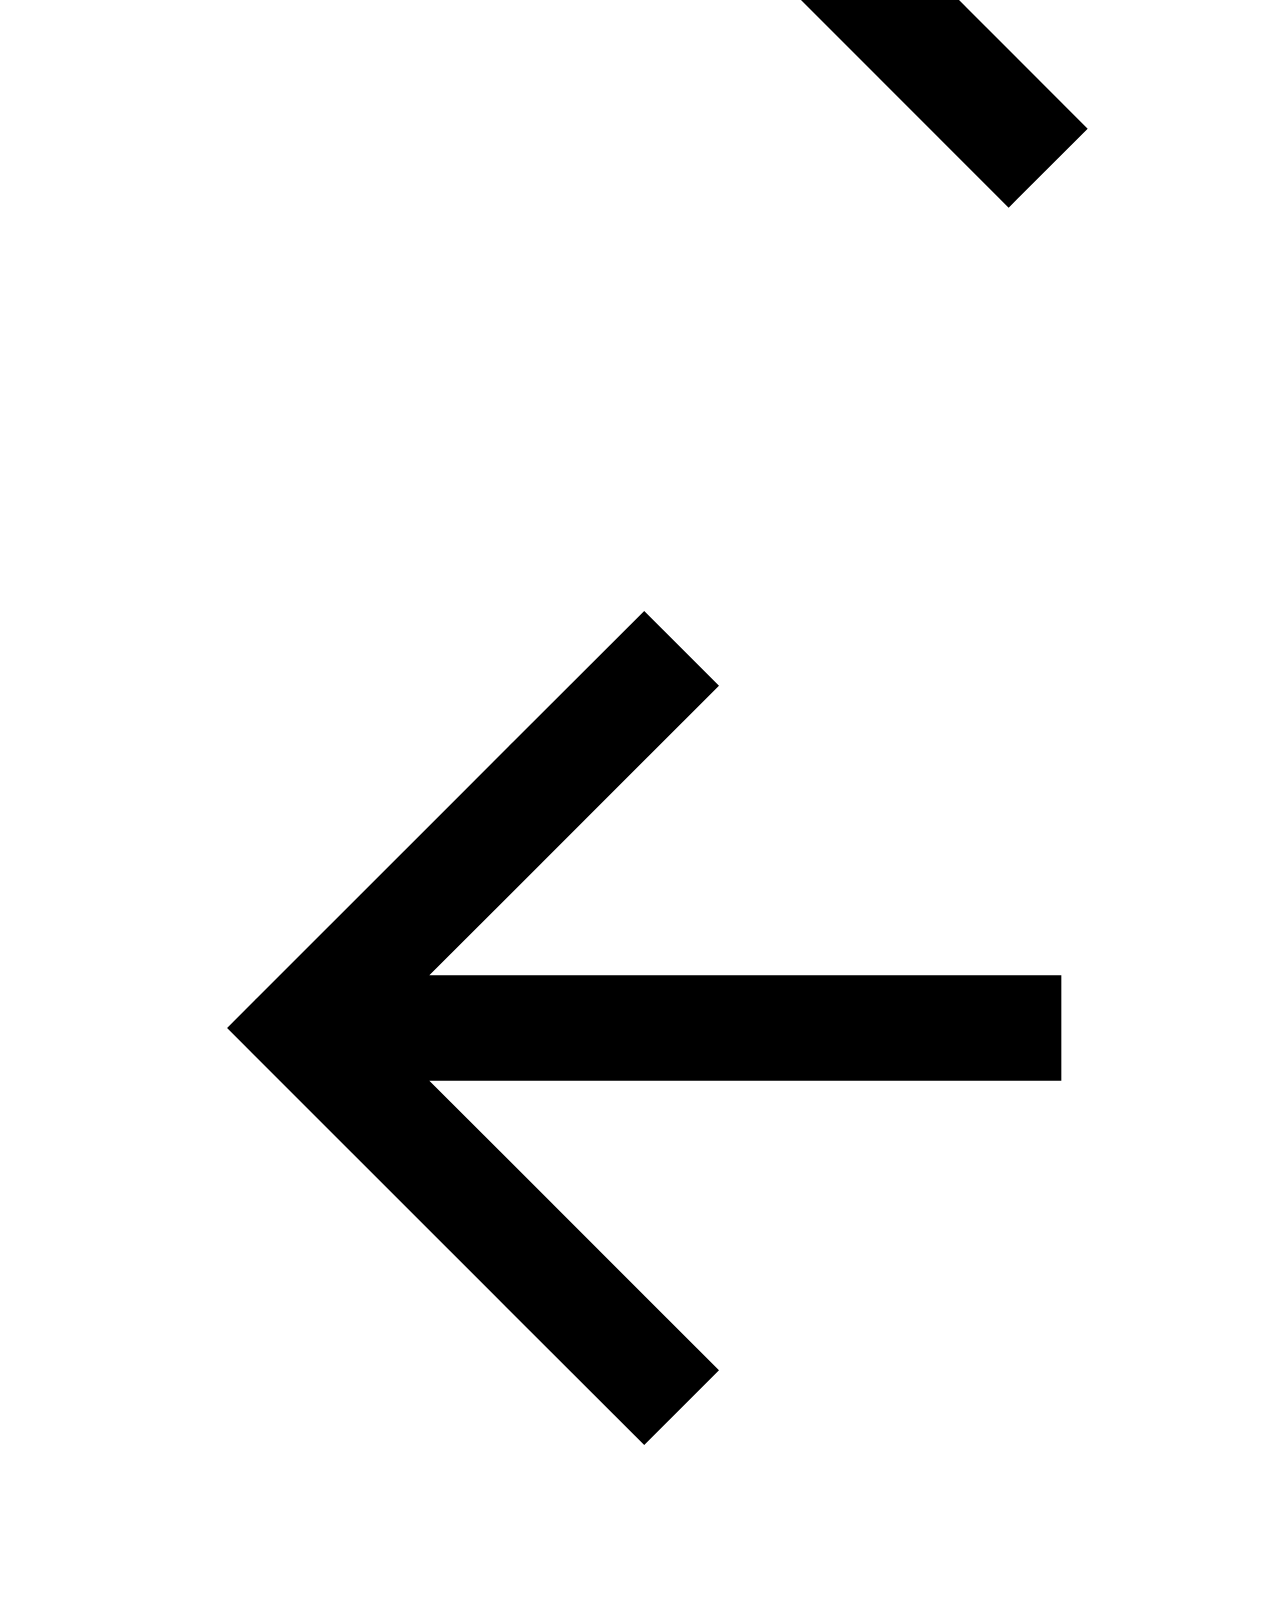
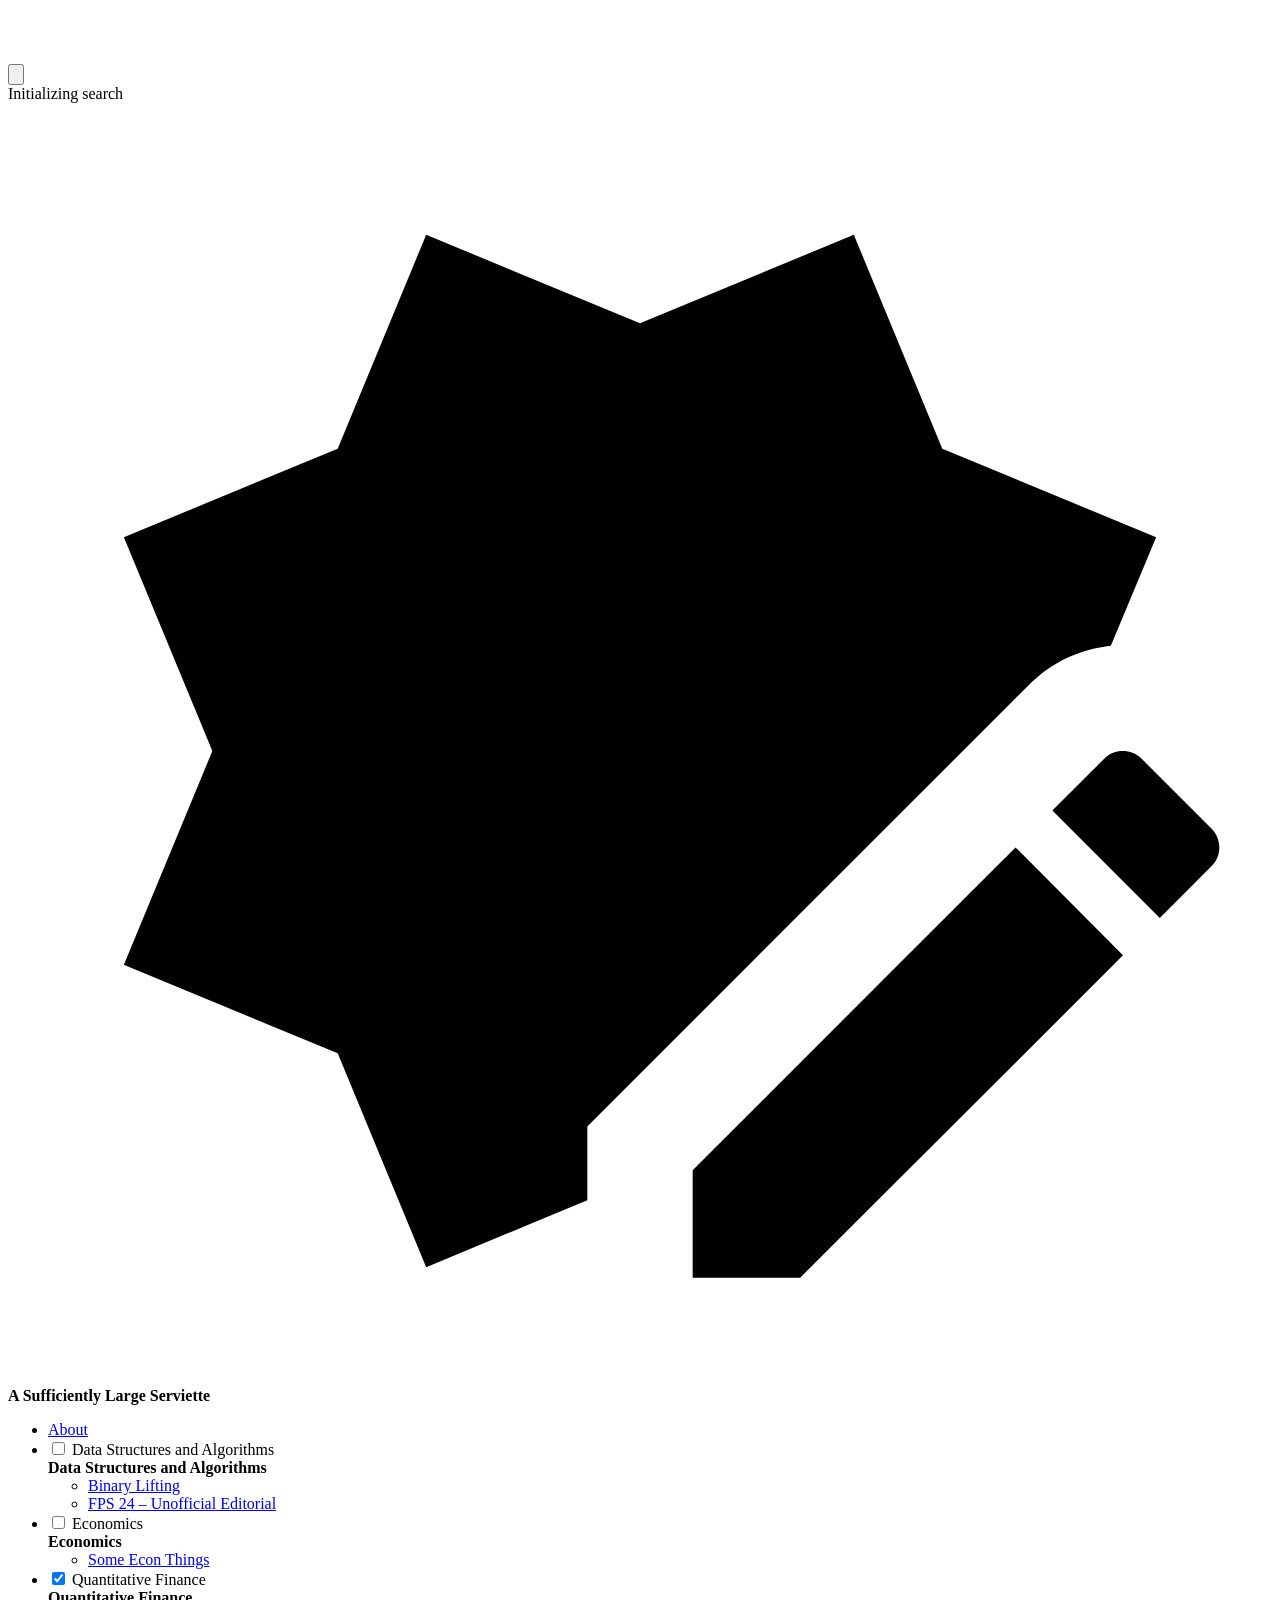
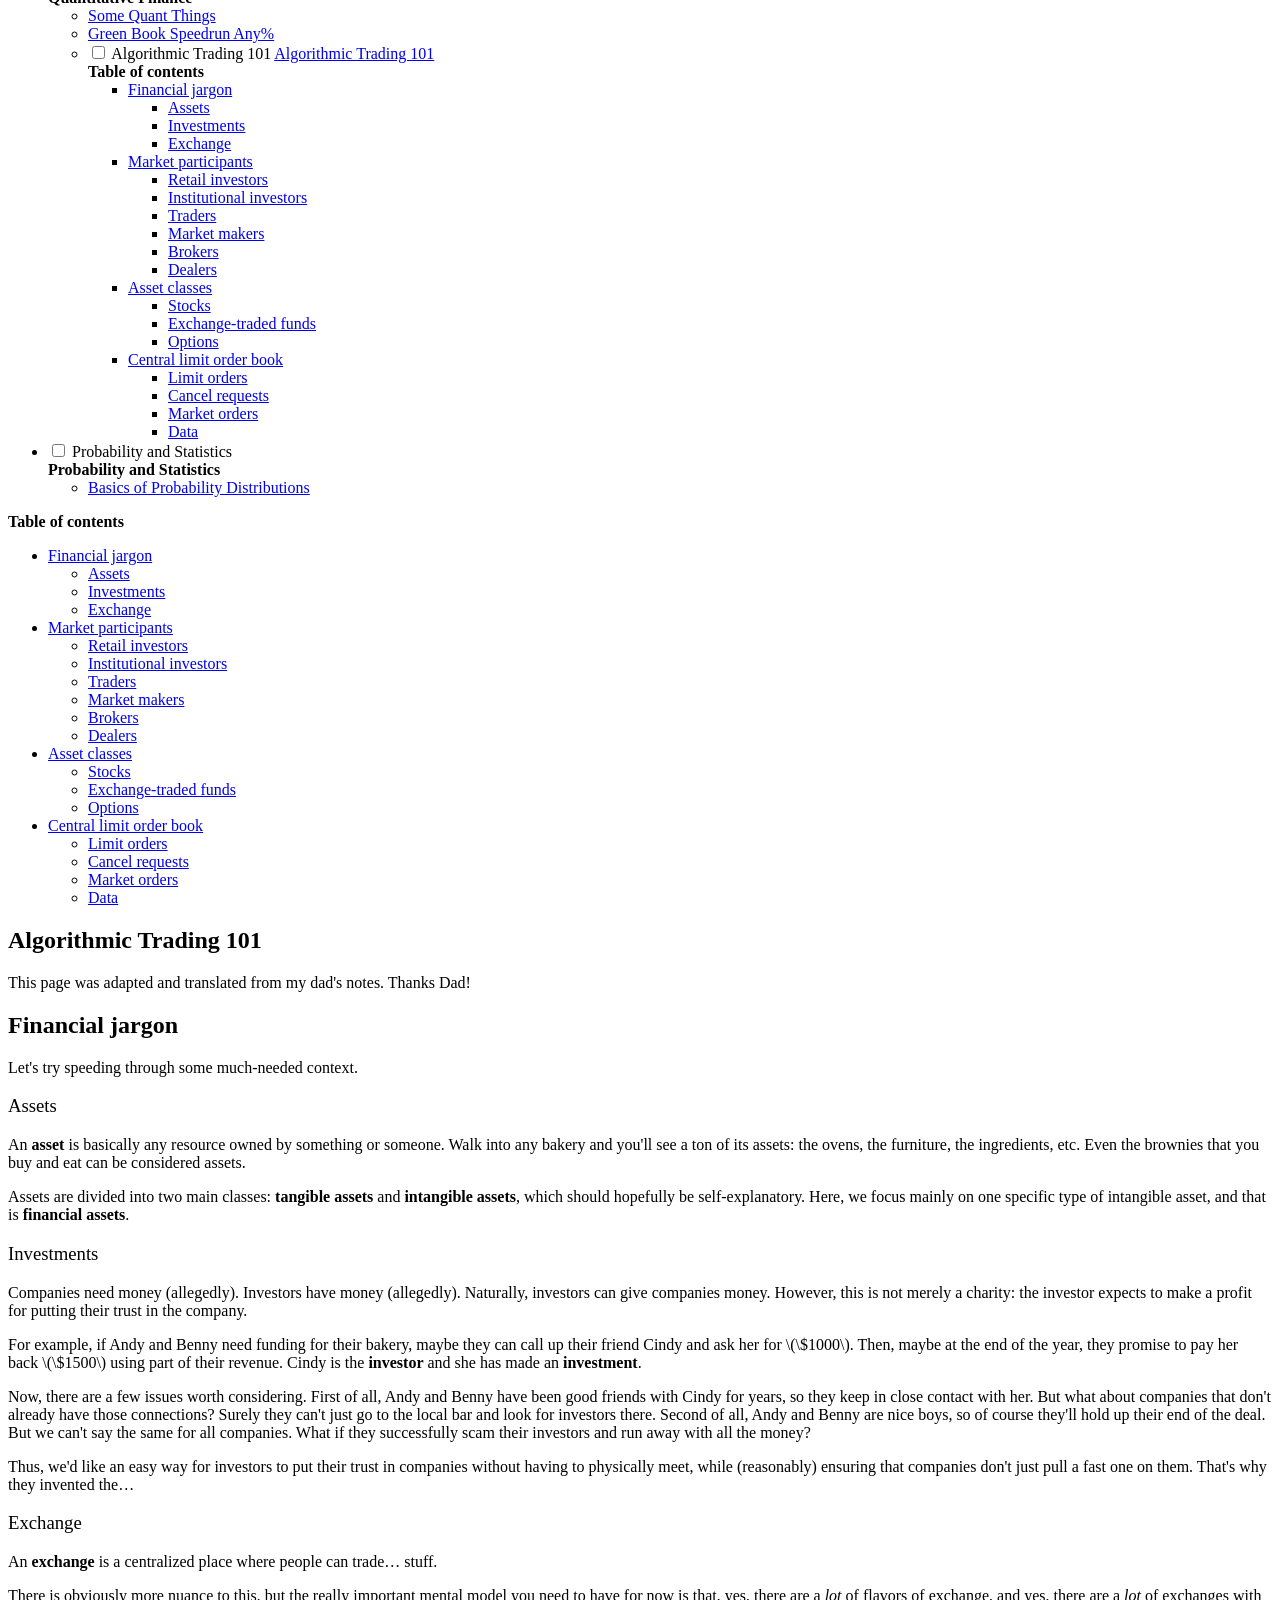
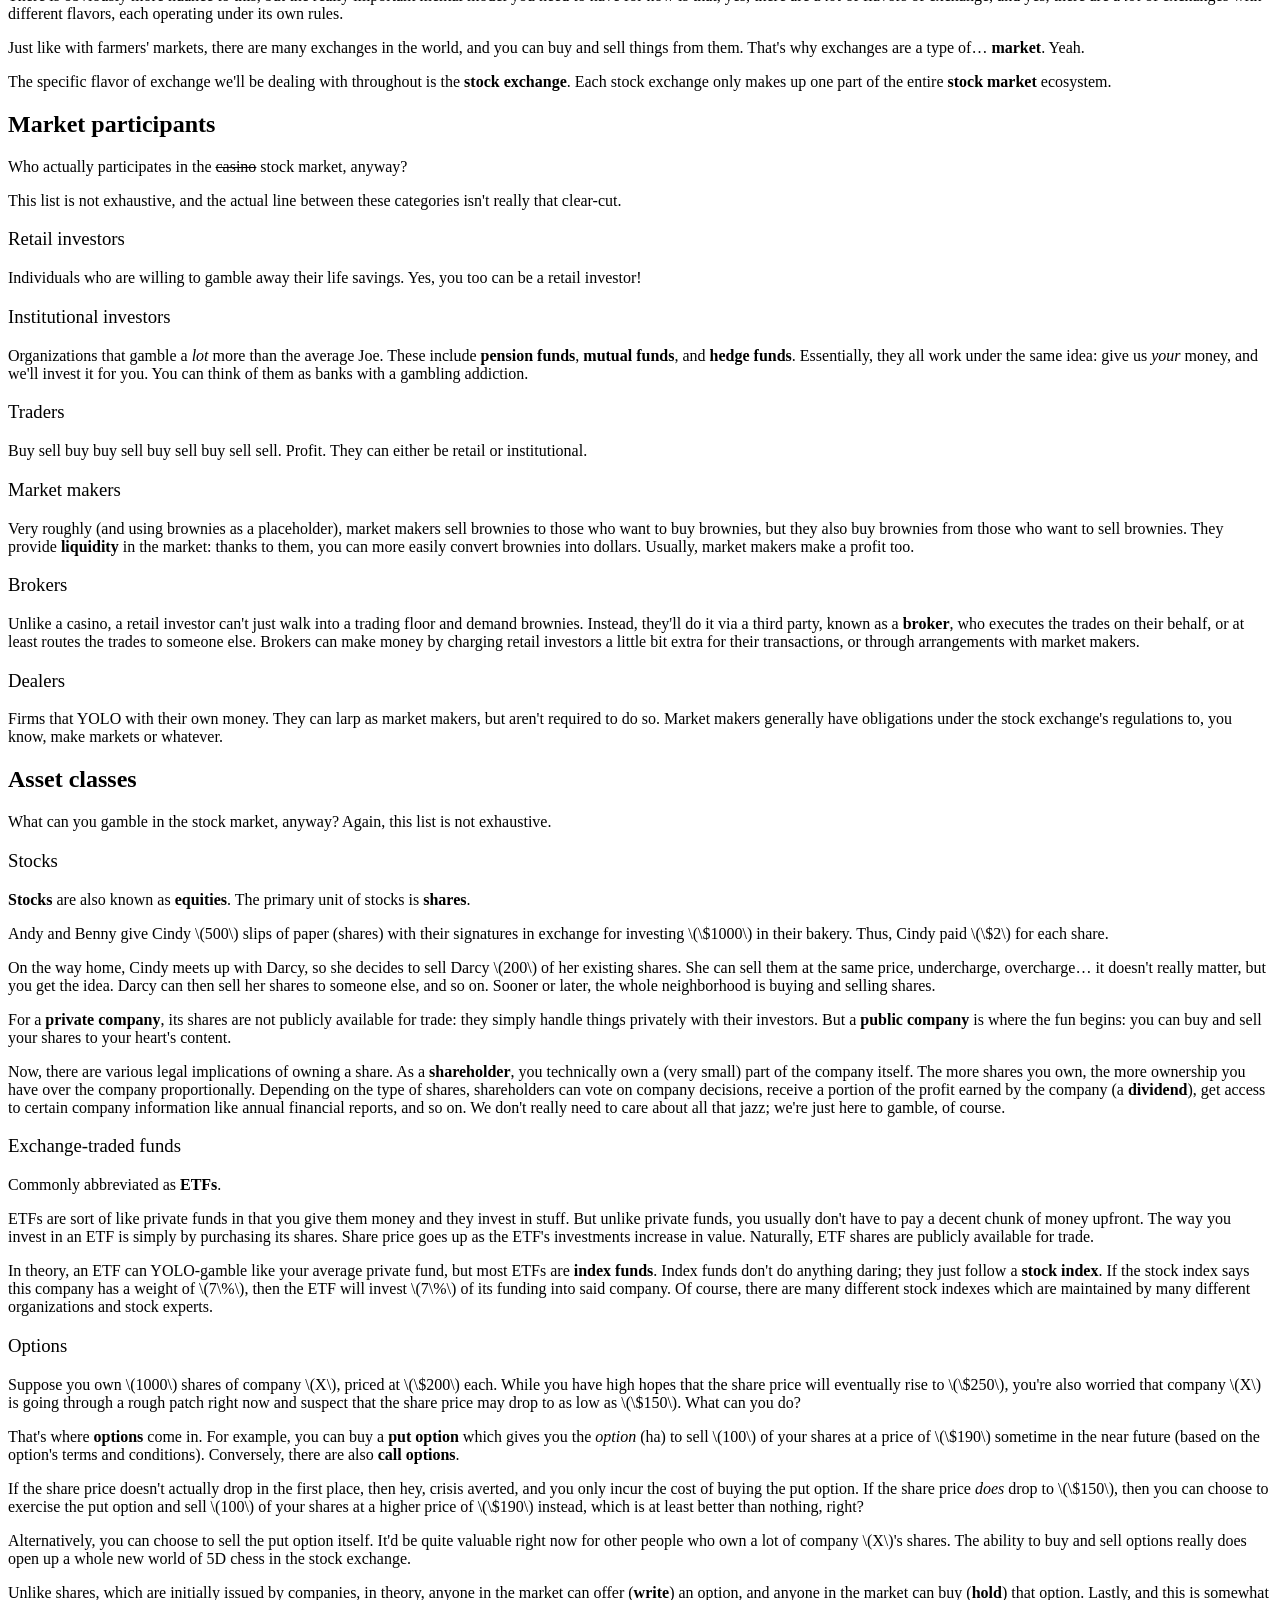
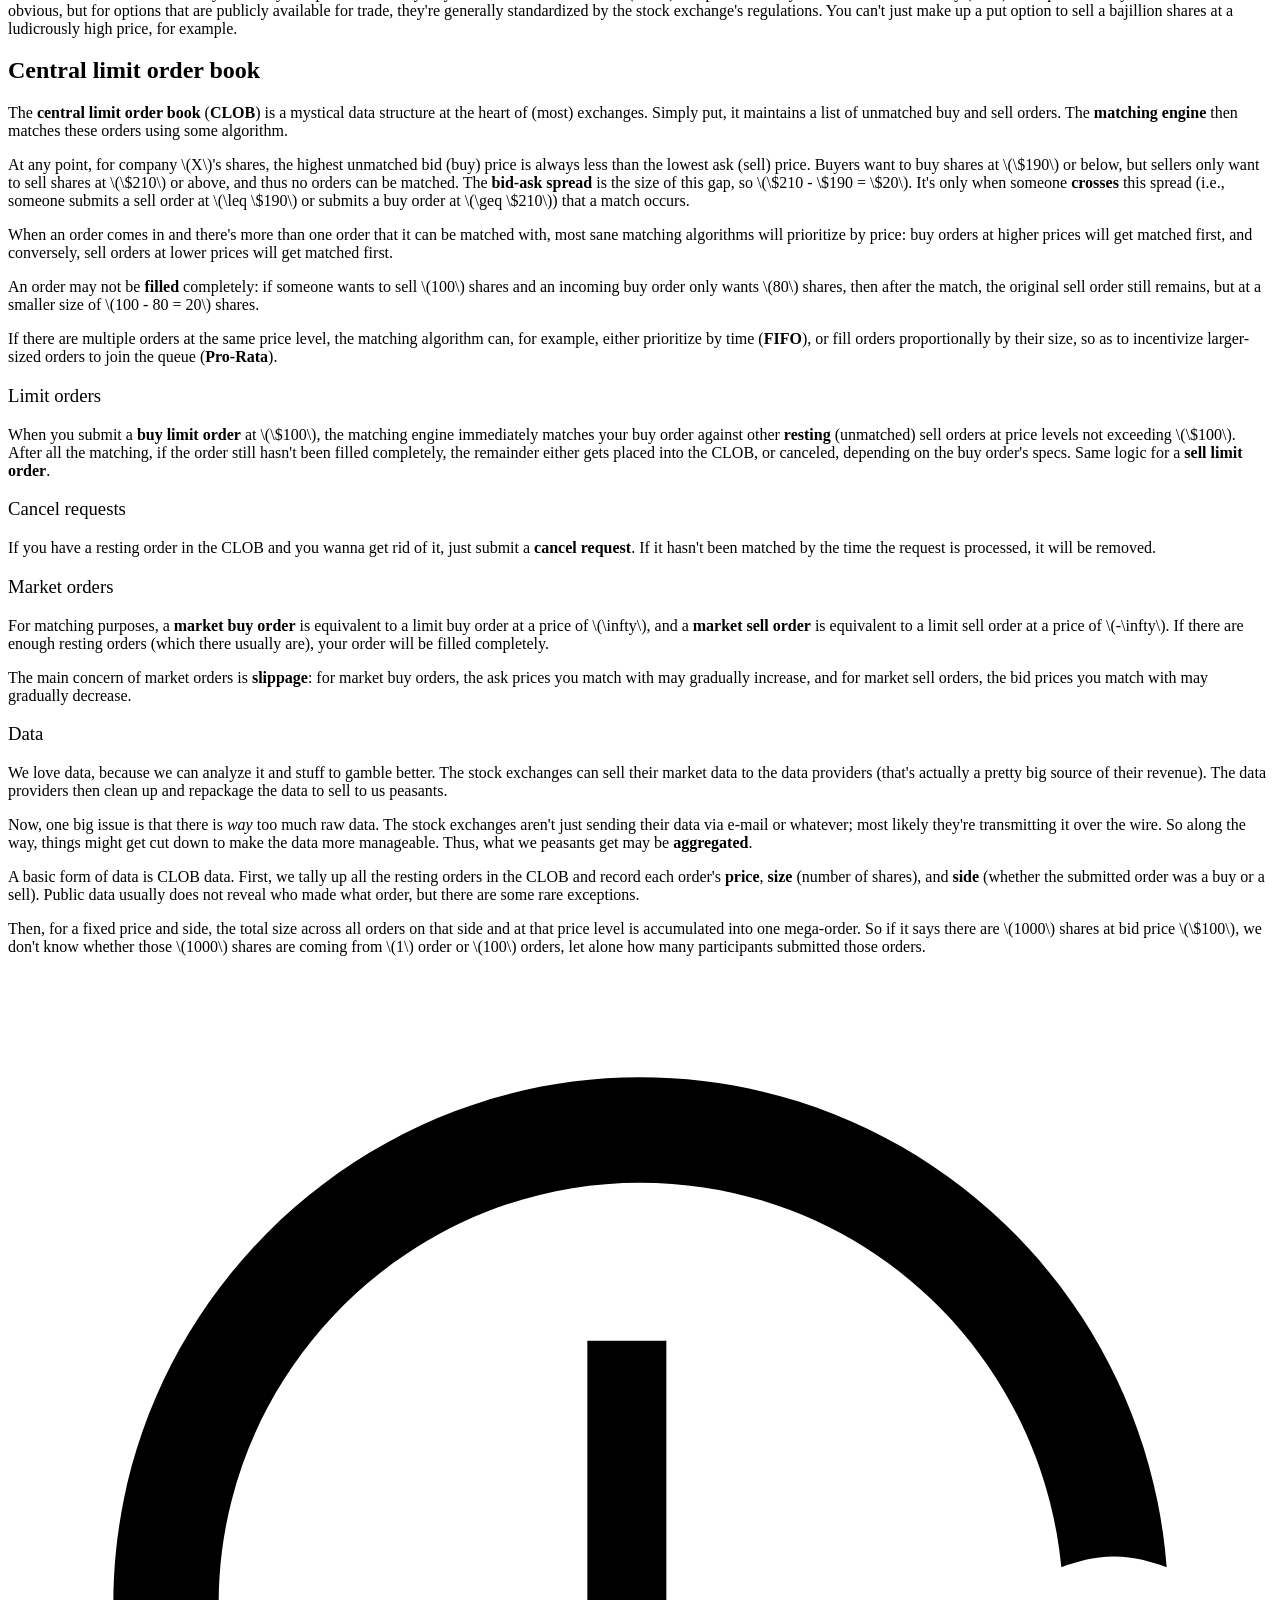
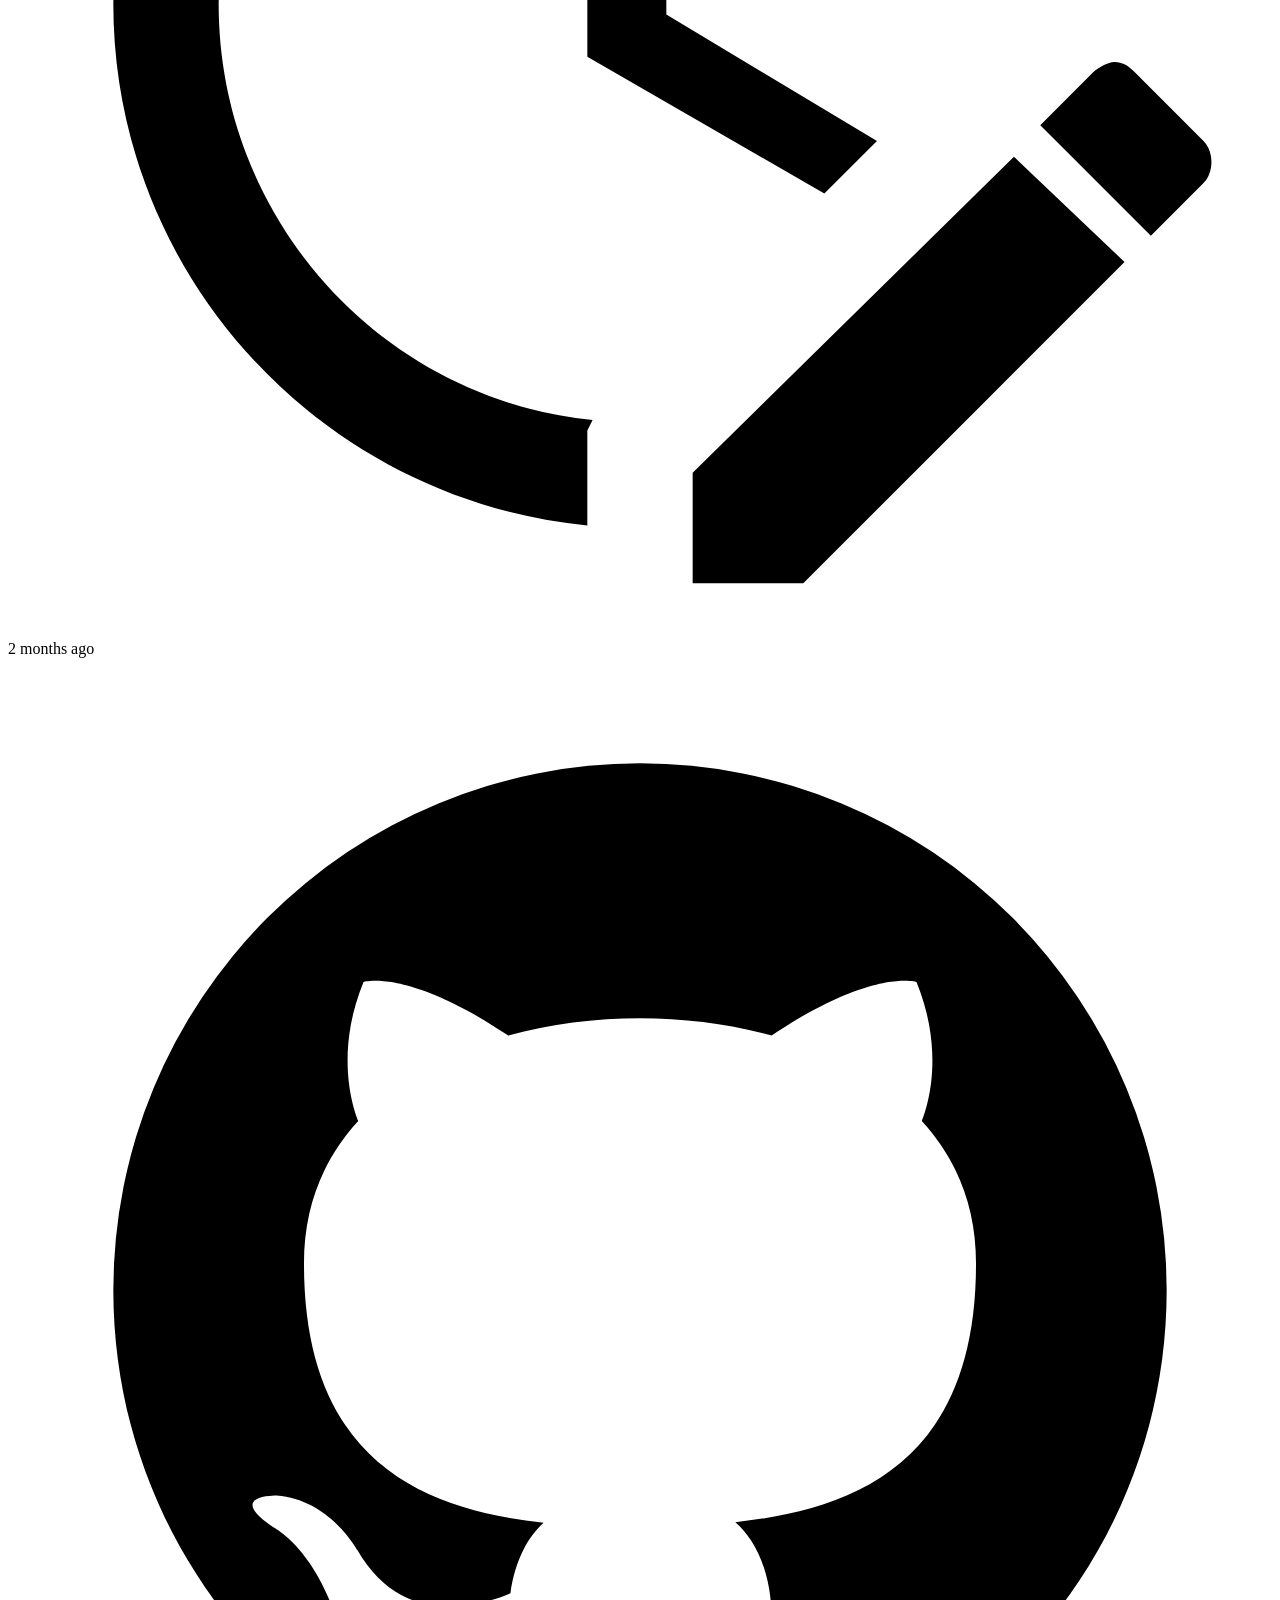
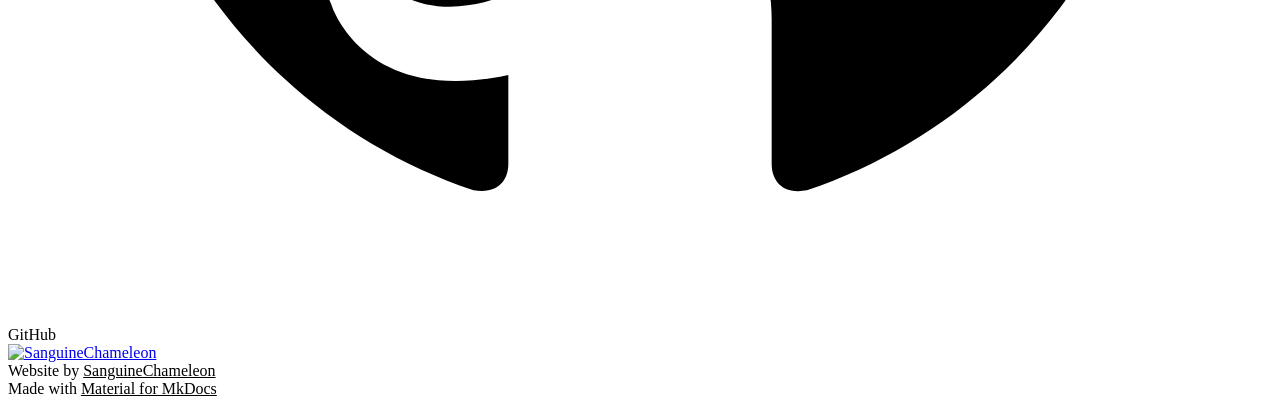
==== commit 12acec0d: "Deployed 0bb005b with MkDocs version: 1.6.1" ====
--- a/algo-trading/index.html
+++ b/algo-trading/index.html
@@ -13,6 +13,8 @@
       
         <link rel="prev" href="../green-book/">
       
+      
+        <link rel="next" href="../prob-dist-basics/">
       
       
         
@@ -876,6 +878,88 @@
   
 </nav>
       
+    </li>
+  
+
+              
+            
+          </ul>
+        </nav>
+      
+    </li>
+  
+
+    
+      
+      
+  
+  
+  
+  
+    
+    
+    
+    
+    
+    <li class="md-nav__item md-nav__item--nested">
+      
+        
+        
+        <input class="md-nav__toggle md-toggle " type="checkbox" id="__nav_5" >
+        
+          
+          <label class="md-nav__link" for="__nav_5" id="__nav_5_label" tabindex="0">
+            
+  
+  
+  <span class="md-ellipsis">
+    
+  
+    Probability and Statistics
+  
+
+    
+  </span>
+  
+  
+
+            <span class="md-nav__icon md-icon"></span>
+          </label>
+        
+        <nav class="md-nav" data-md-level="1" aria-labelledby="__nav_5_label" aria-expanded="false">
+          <label class="md-nav__title" for="__nav_5">
+            <span class="md-nav__icon md-icon"></span>
+            
+  
+    Probability and Statistics
+  
+
+          </label>
+          <ul class="md-nav__list" data-md-scrollfix>
+            
+              
+                
+  
+  
+  
+  
+    <li class="md-nav__item">
+      <a href="../prob-dist-basics/" class="md-nav__link">
+        
+  
+  
+  <span class="md-ellipsis">
+    
+  
+    Basics of Probability Distributions
+  
+
+    
+  </span>
+  
+  
+
+      </a>
     </li>
   
 
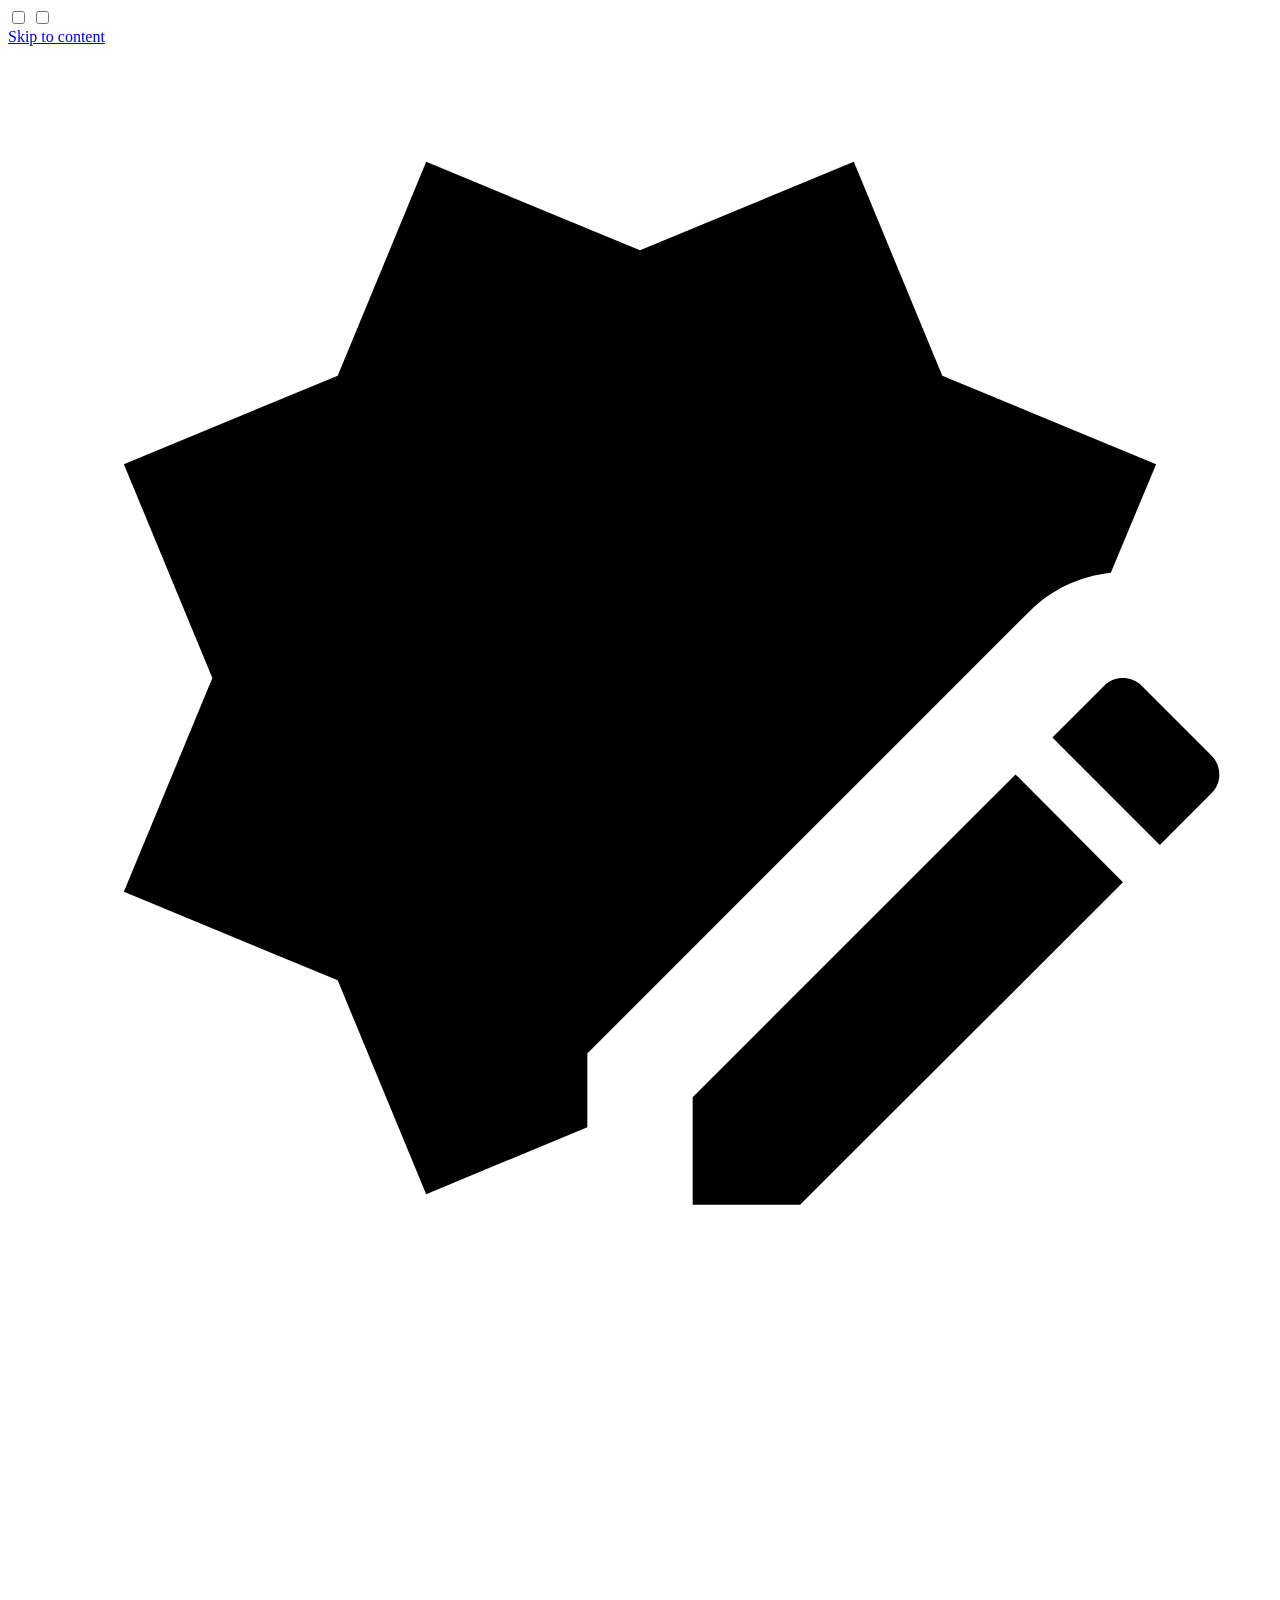
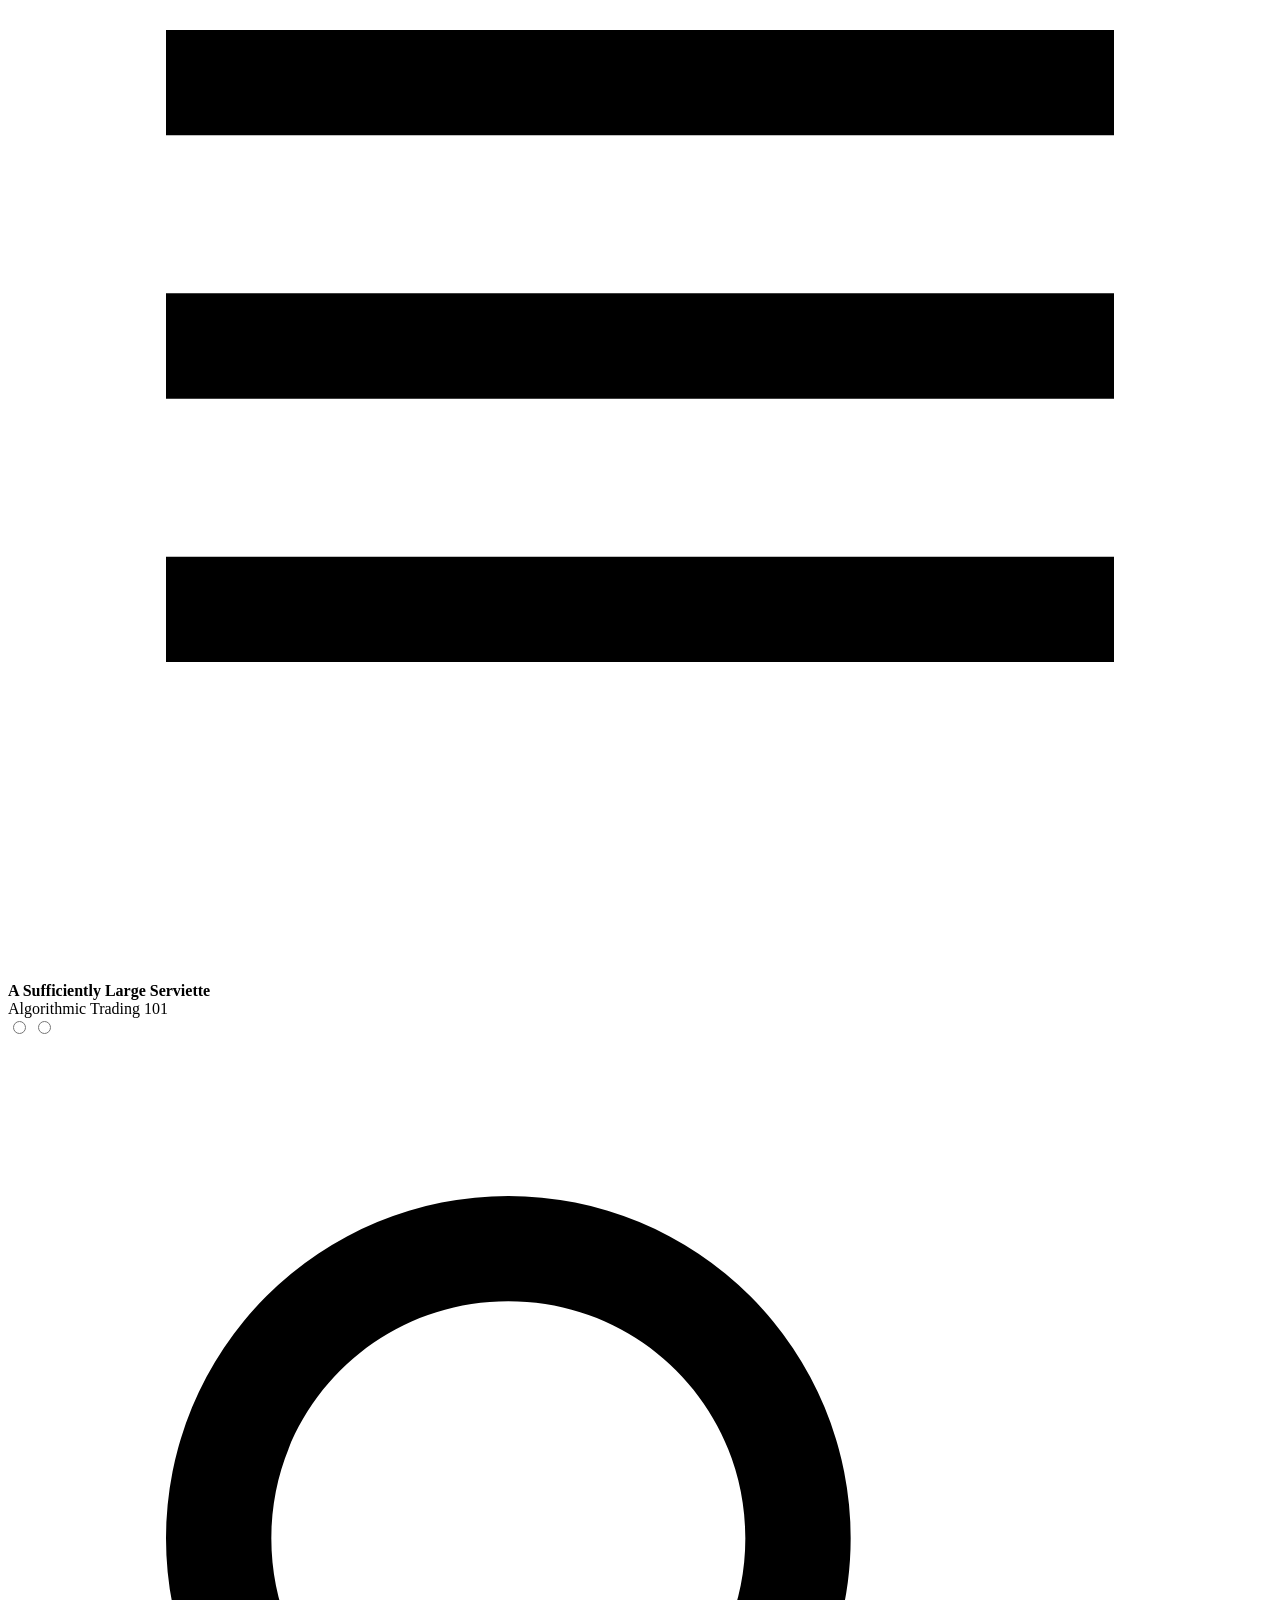
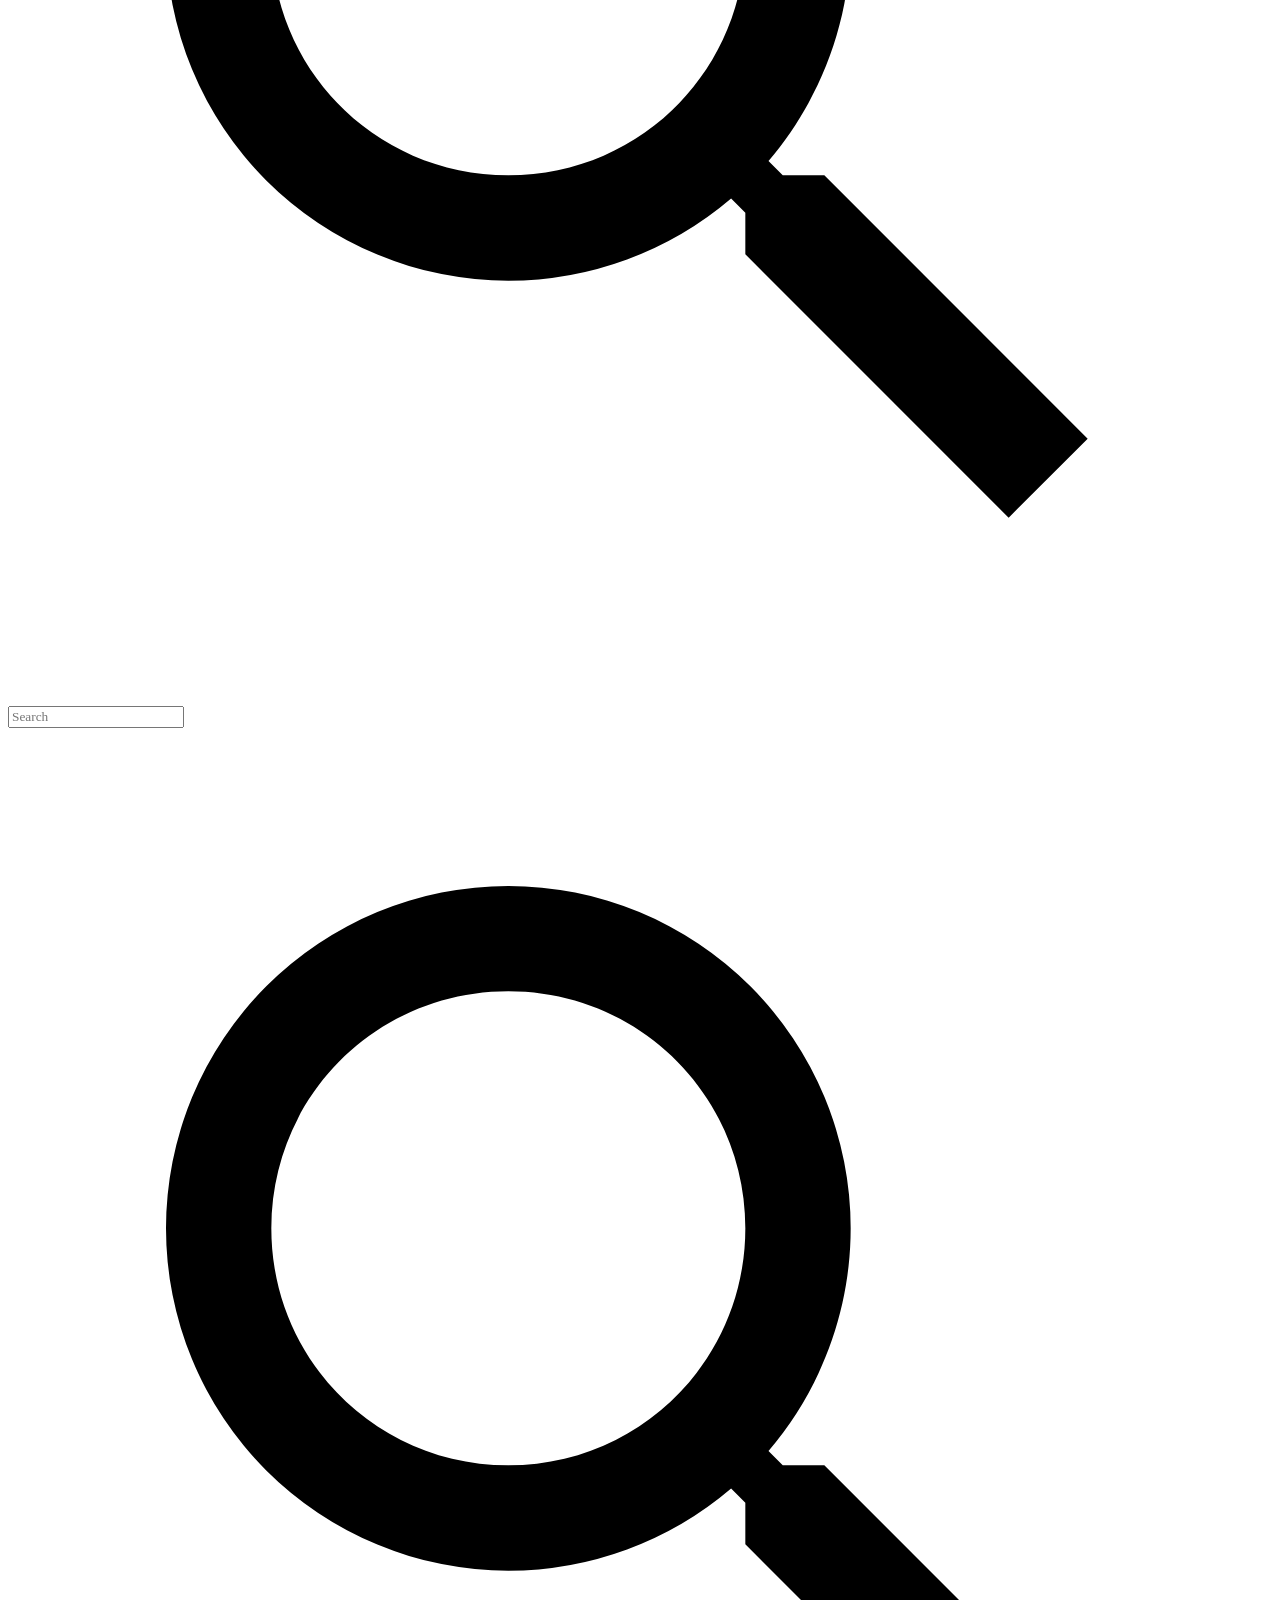
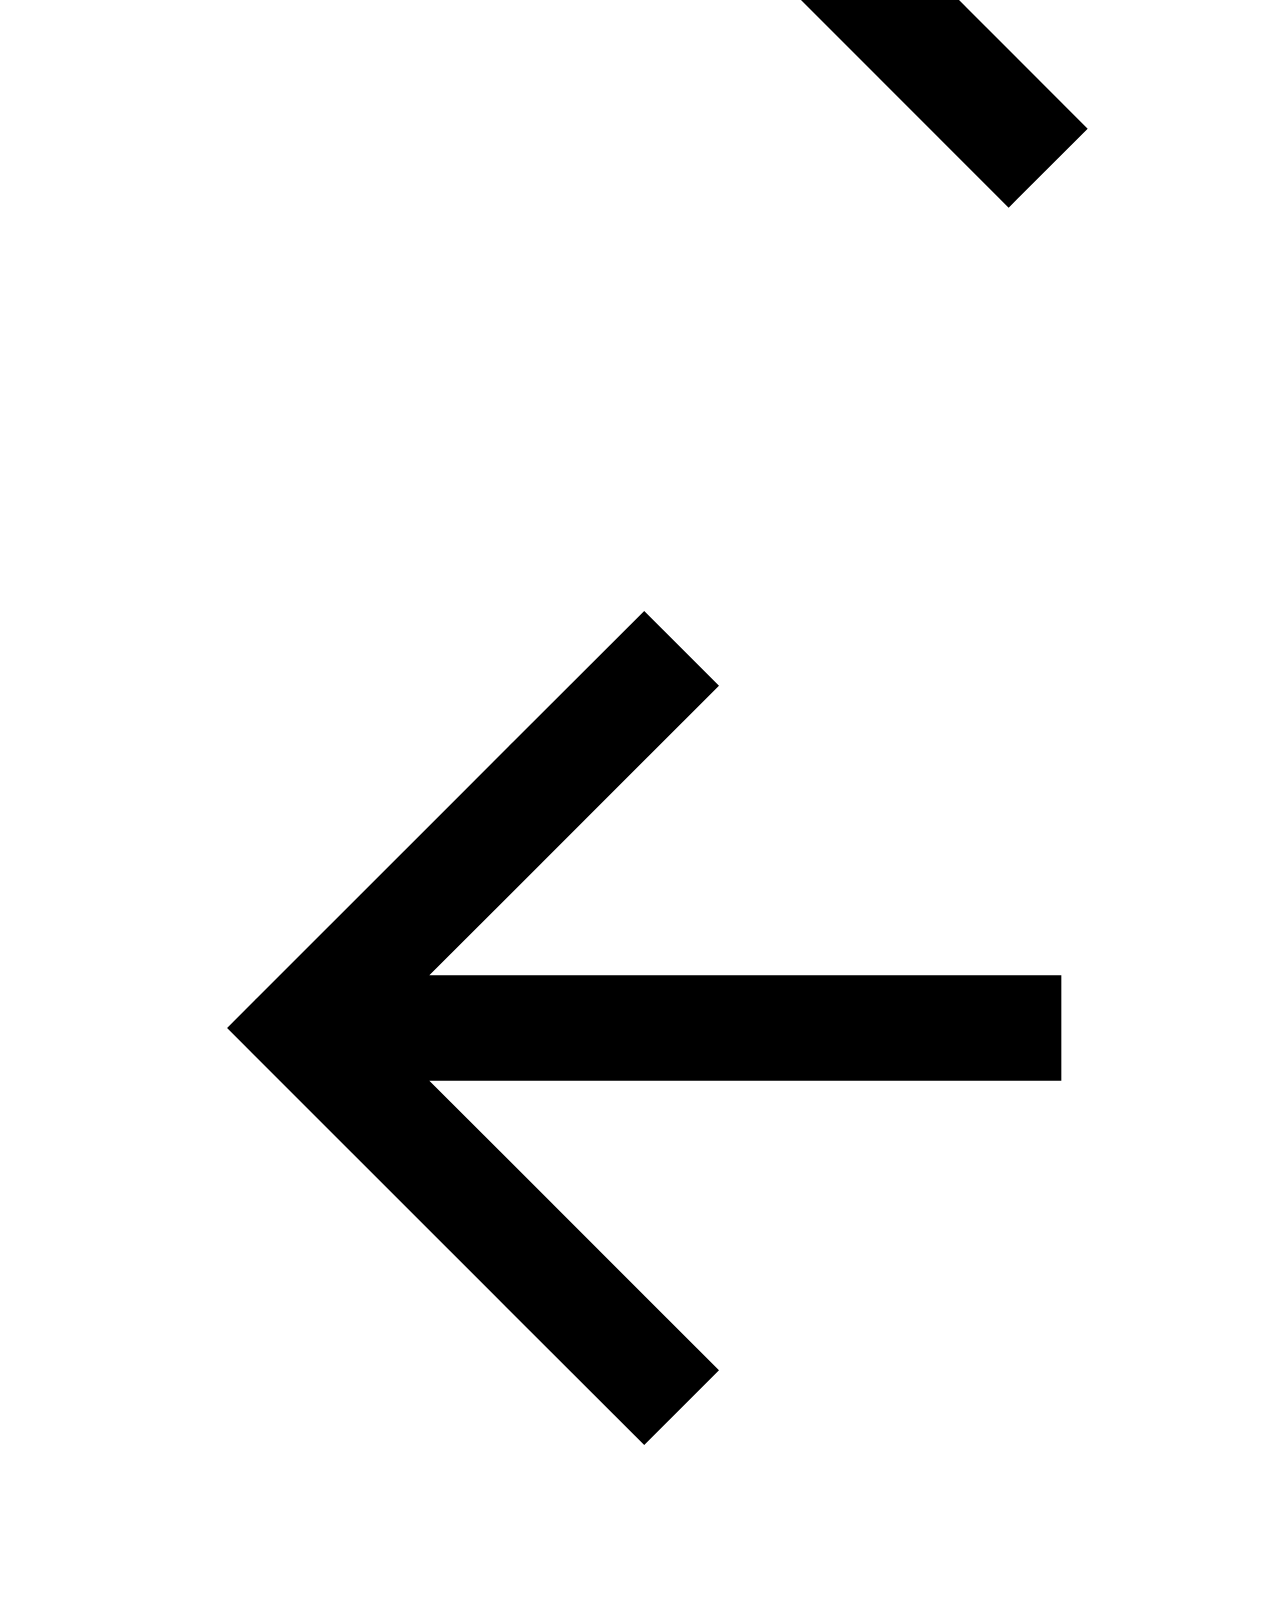
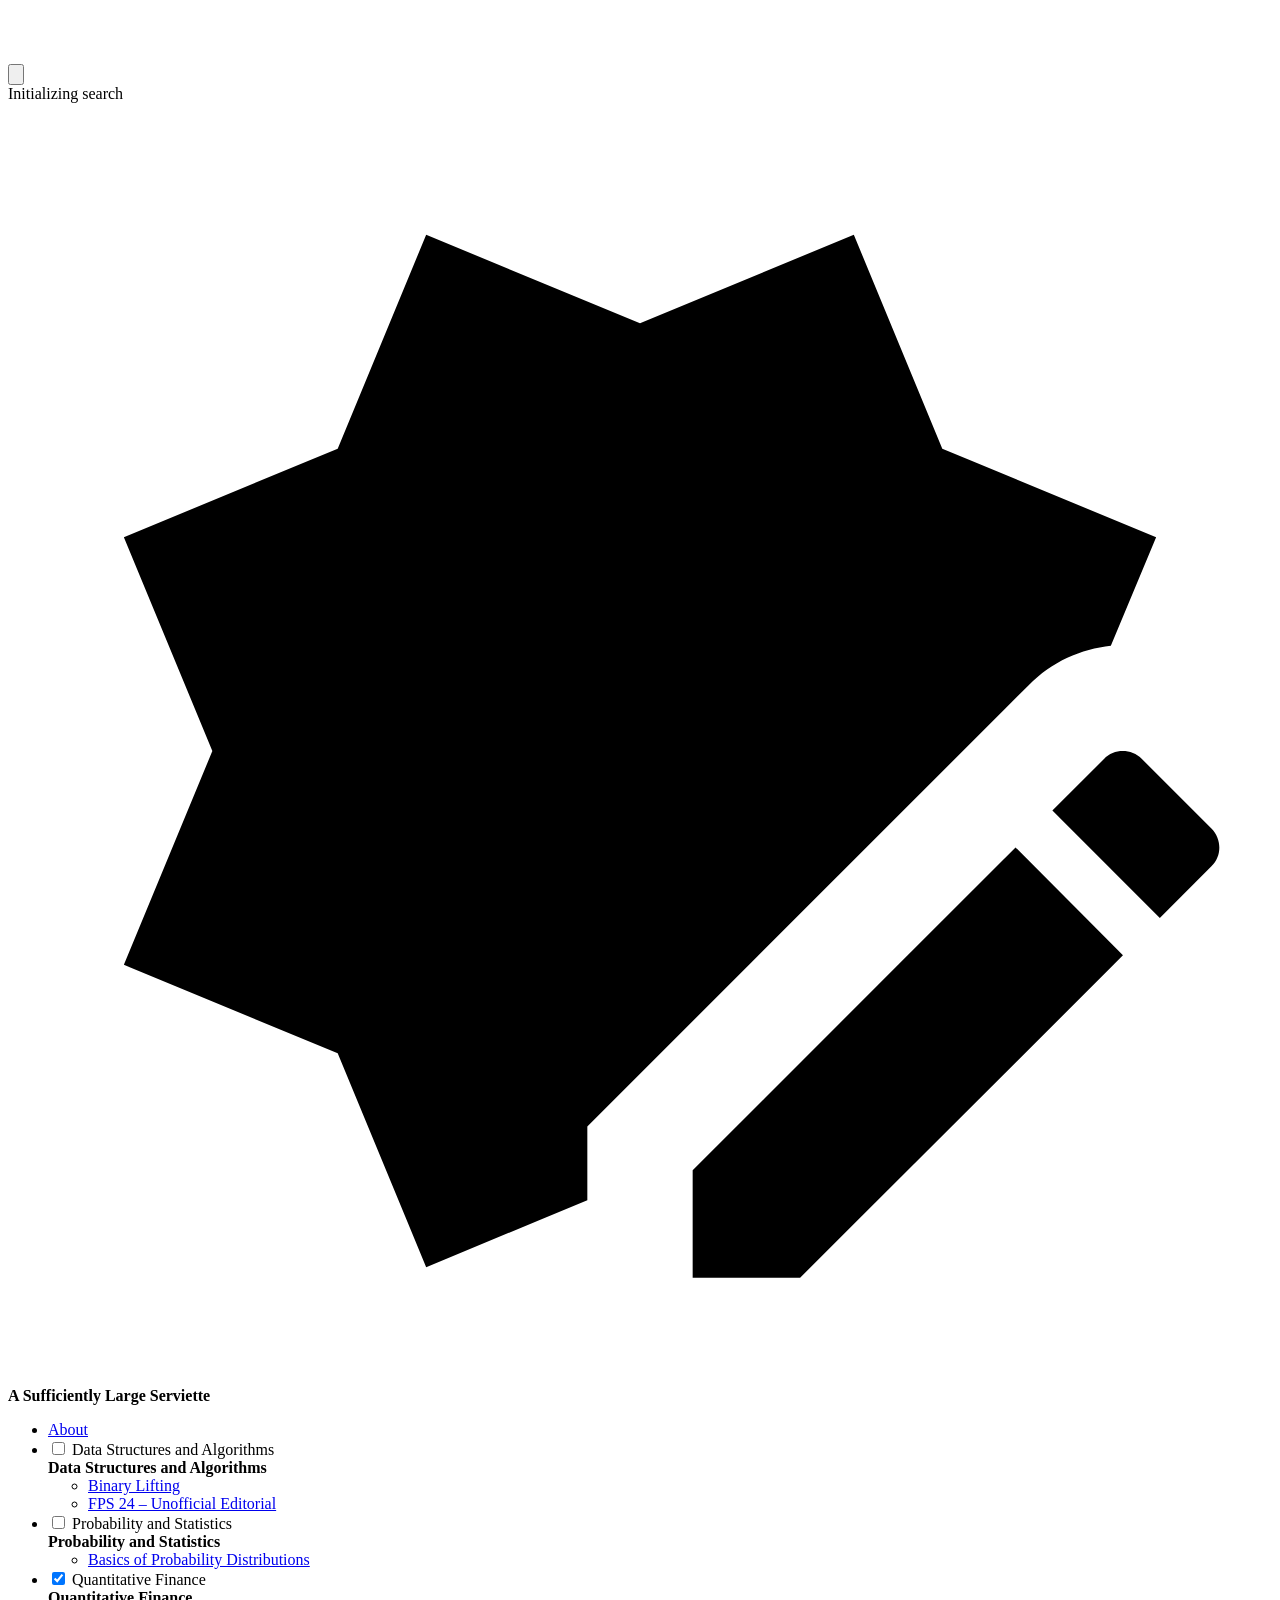
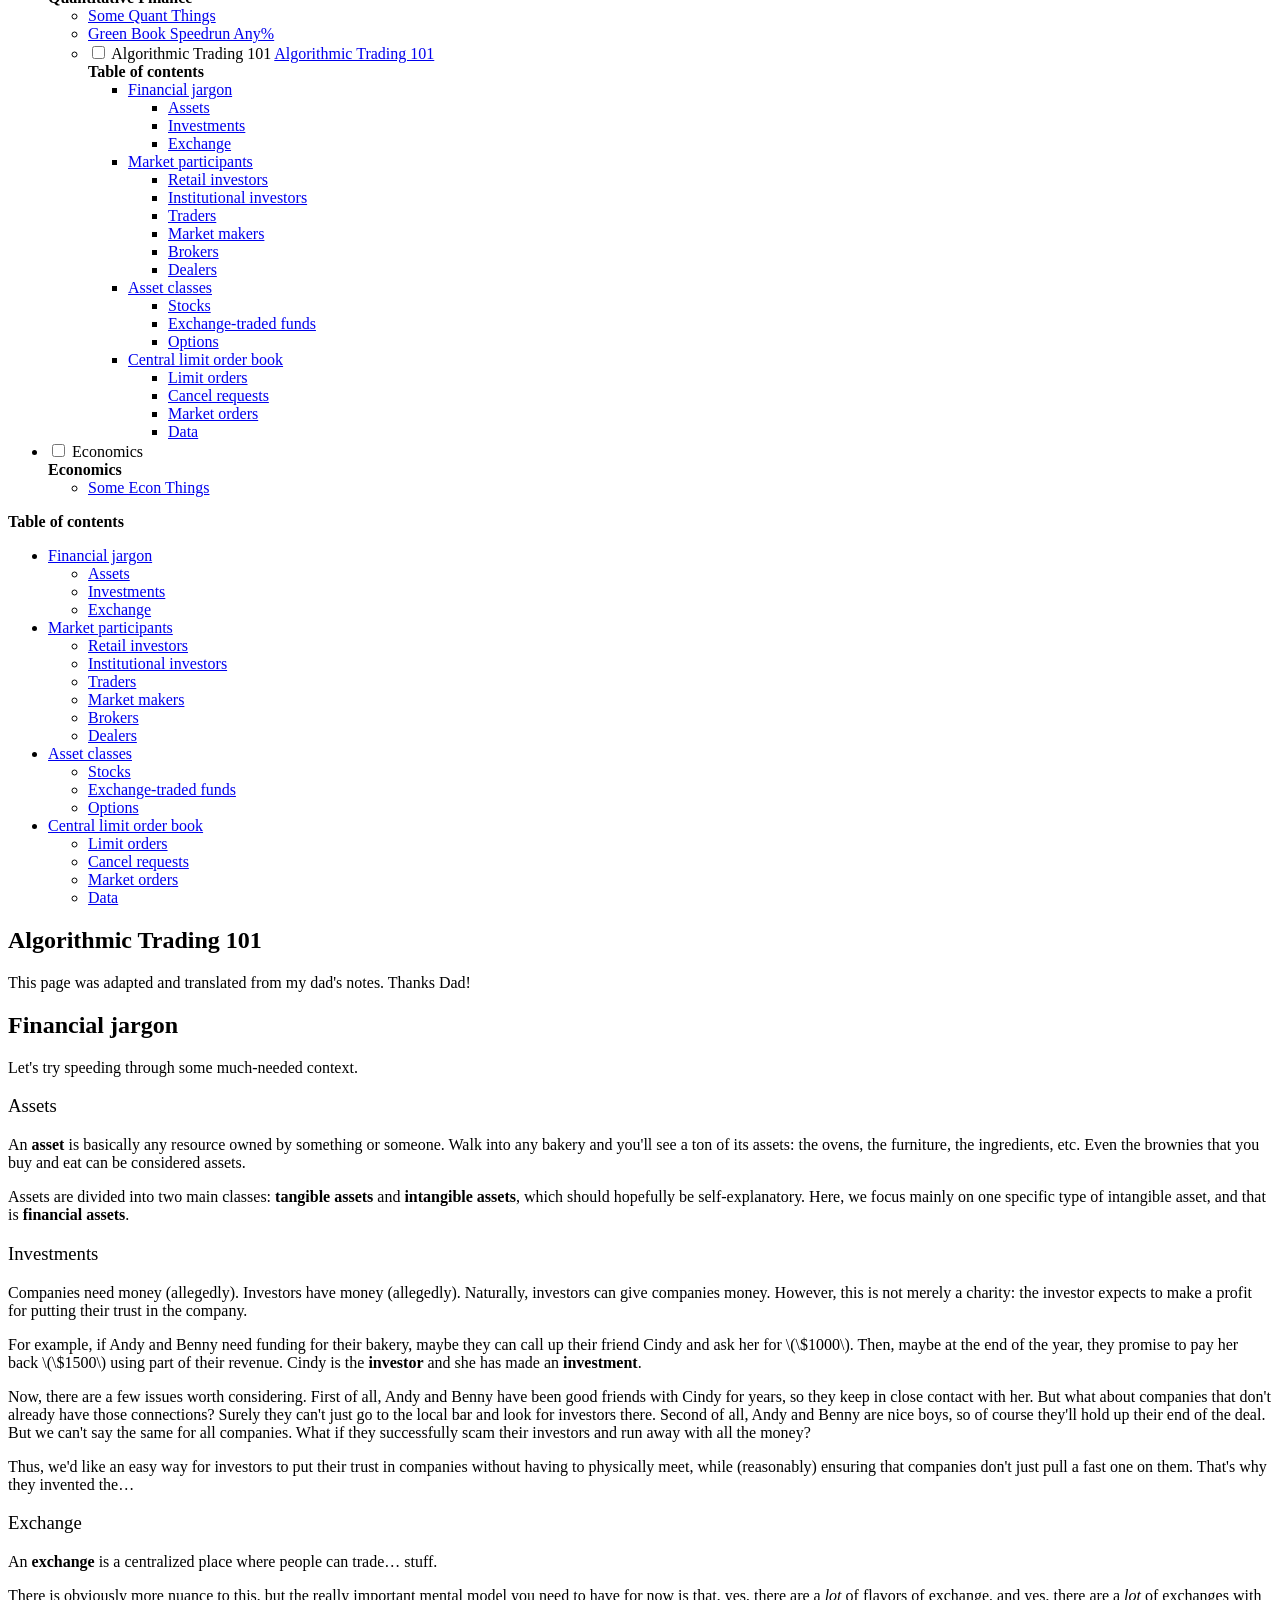
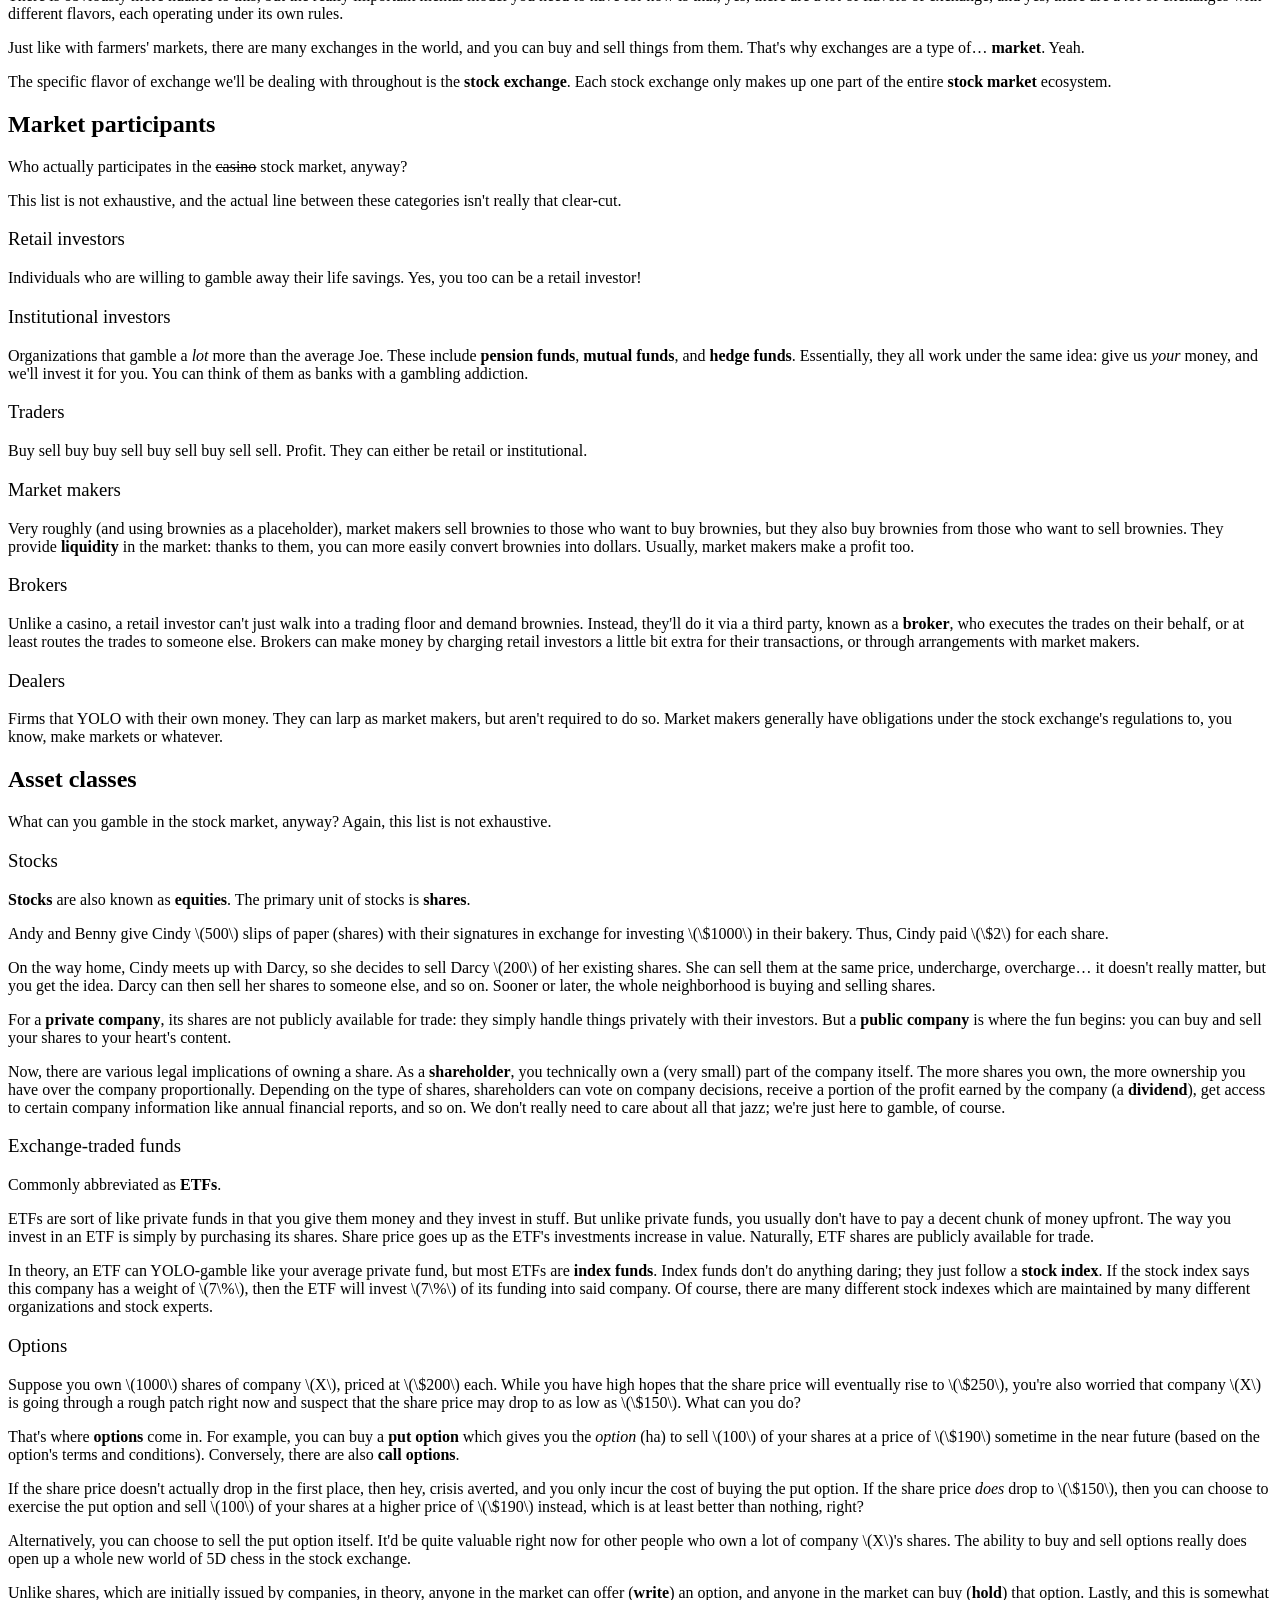
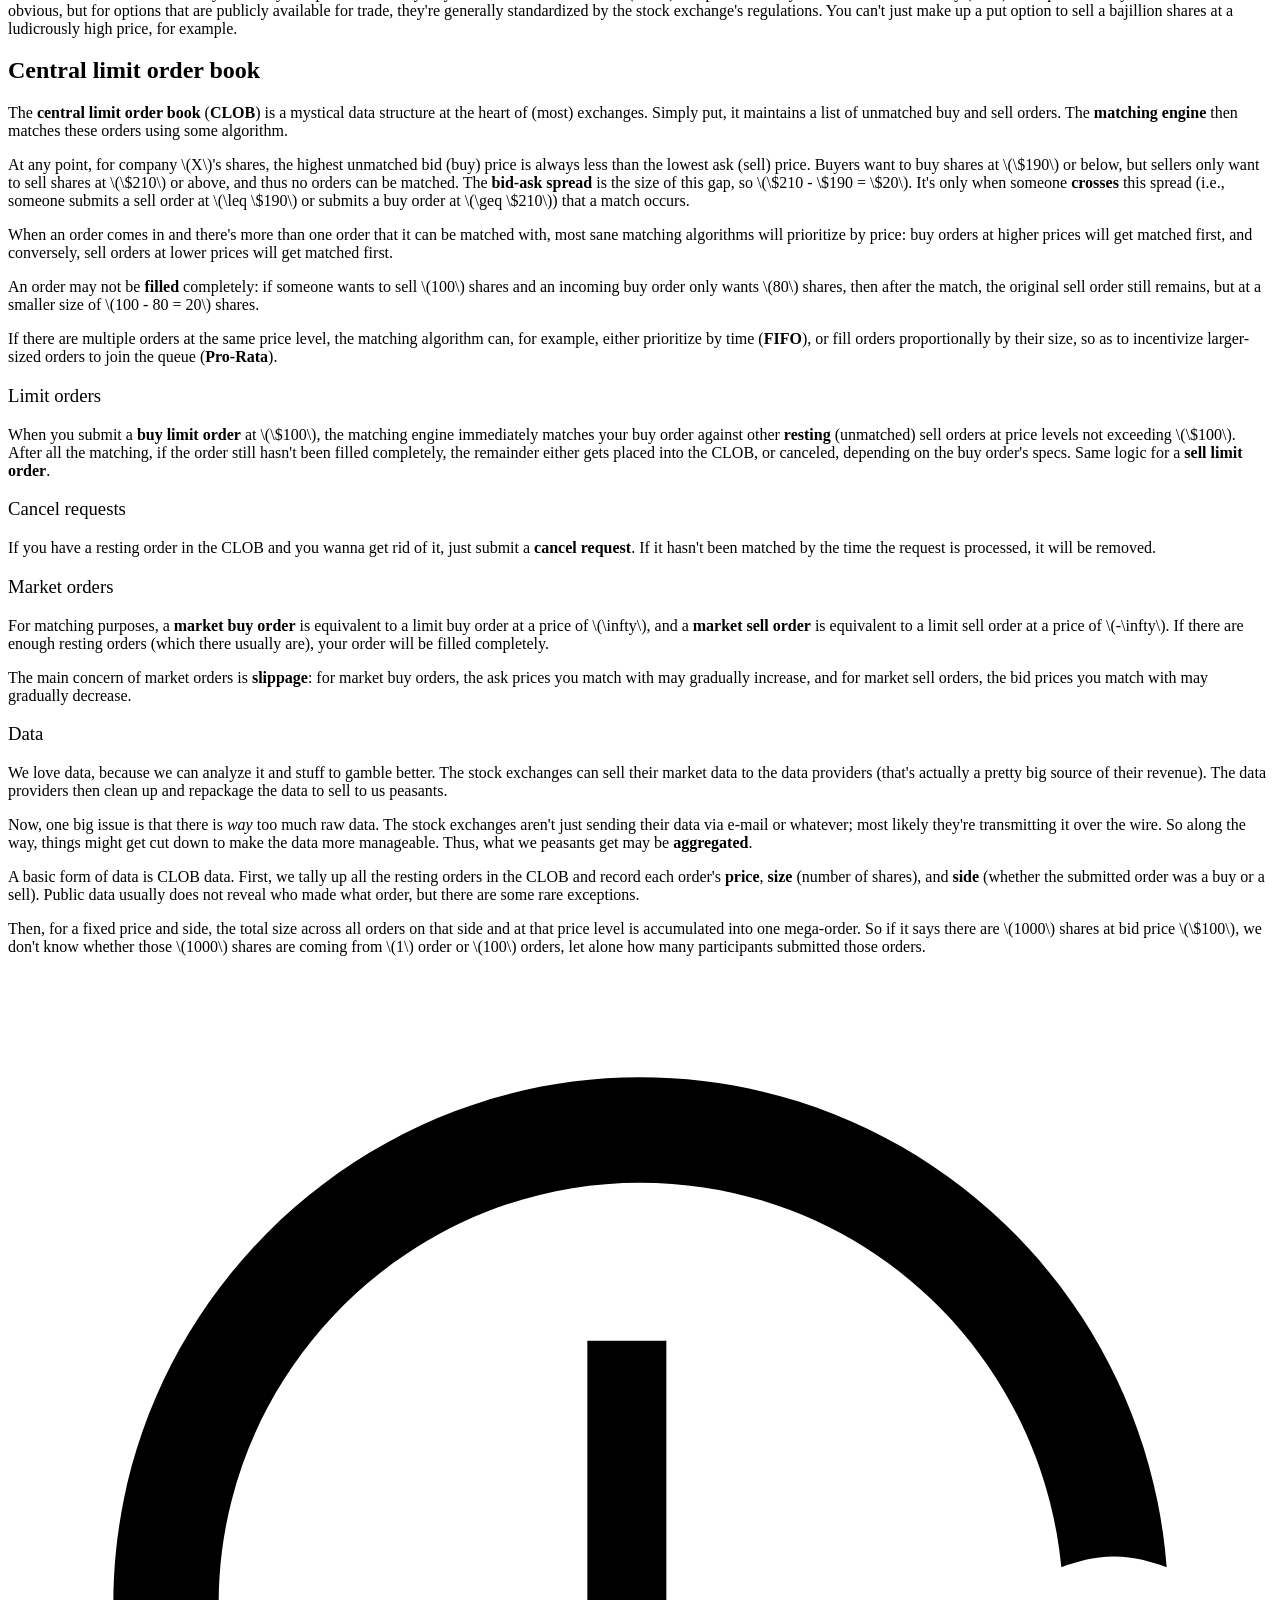
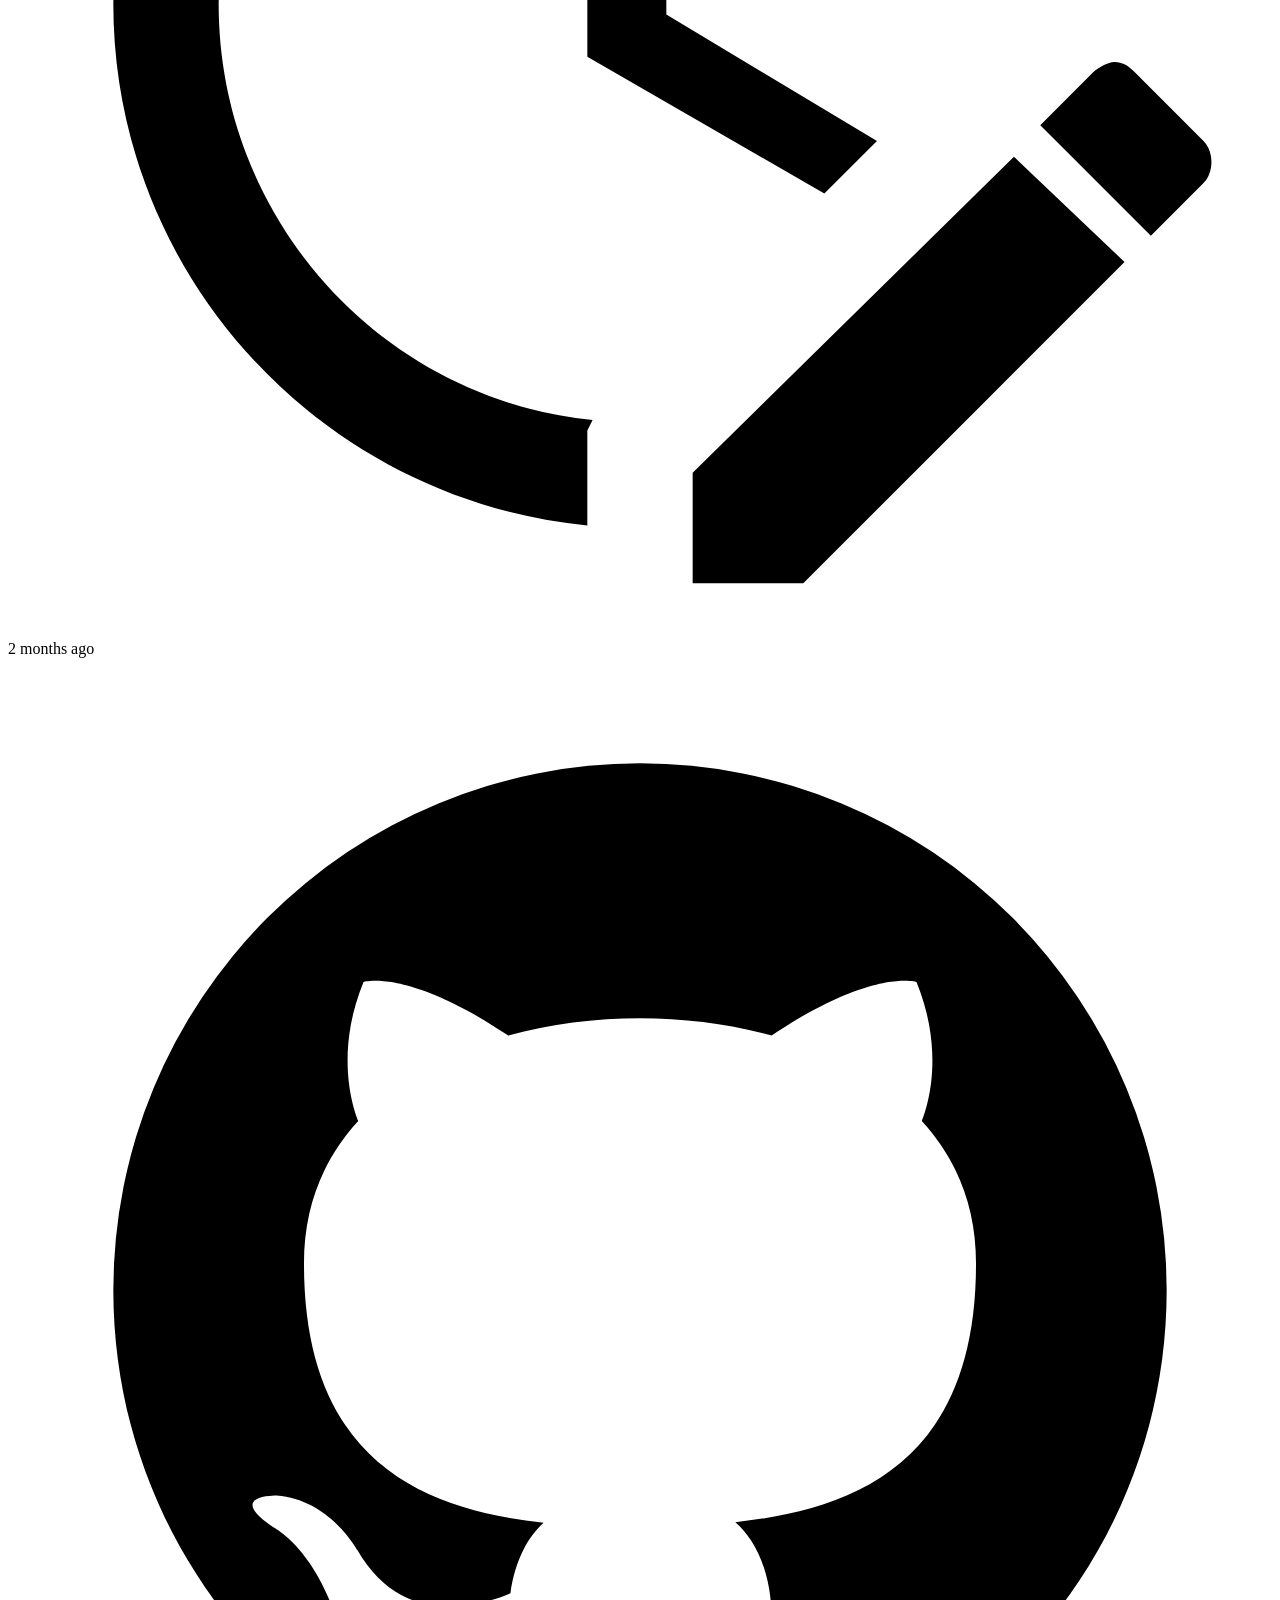
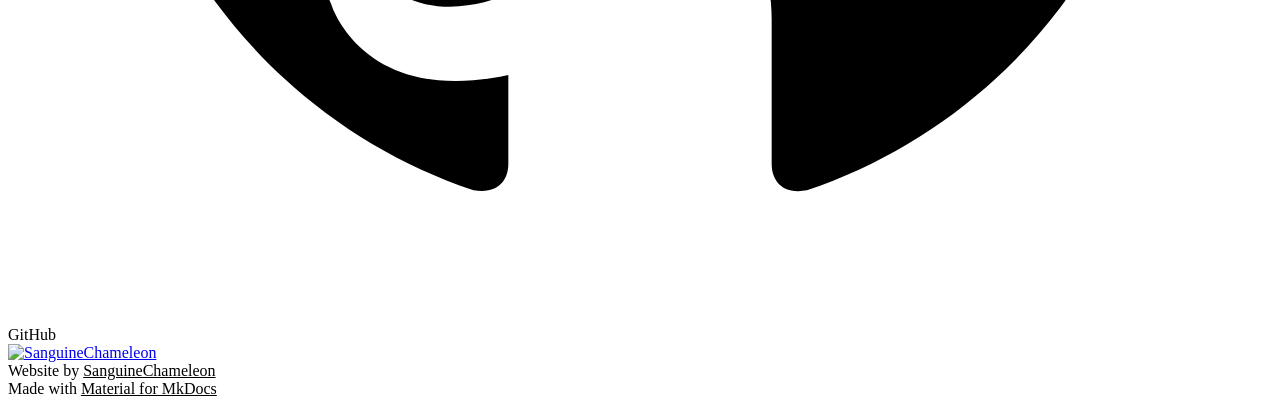
==== commit 5c5f393f: "Deployed 11bb151 with MkDocs version: 1.6.1" ====
--- a/algo-trading/index.html
+++ b/algo-trading/index.html
@@ -14,7 +14,7 @@
         <link rel="prev" href="../green-book/">
       
       
-        <link rel="next" href="../prob-dist-basics/">
+        <link rel="next" href="../some-econ-things/">
       
       
         
@@ -402,7 +402,7 @@
   <span class="md-ellipsis">
     
   
-    Economics
+    Probability and Statistics
   
 
     
@@ -418,7 +418,7 @@
             <span class="md-nav__icon md-icon"></span>
             
   
-    Economics
+    Probability and Statistics
   
 
           </label>
@@ -431,14 +431,14 @@
   
   
     <li class="md-nav__item">
-      <a href="../some-econ-things/" class="md-nav__link">
+      <a href="../prob-dist-basics/" class="md-nav__link">
         
   
   
   <span class="md-ellipsis">
     
   
-    Some Econ Things
+    Basics of Probability Distributions
   
 
     
@@ -915,7 +915,7 @@
   <span class="md-ellipsis">
     
   
-    Probability and Statistics
+    Economics
   
 
     
@@ -931,7 +931,7 @@
             <span class="md-nav__icon md-icon"></span>
             
   
-    Probability and Statistics
+    Economics
   
 
           </label>
@@ -944,14 +944,14 @@
   
   
     <li class="md-nav__item">
-      <a href="../prob-dist-basics/" class="md-nav__link">
+      <a href="../some-econ-things/" class="md-nav__link">
         
   
   
   <span class="md-ellipsis">
     
   
-    Basics of Probability Distributions
+    Some Econ Things
   
 
     
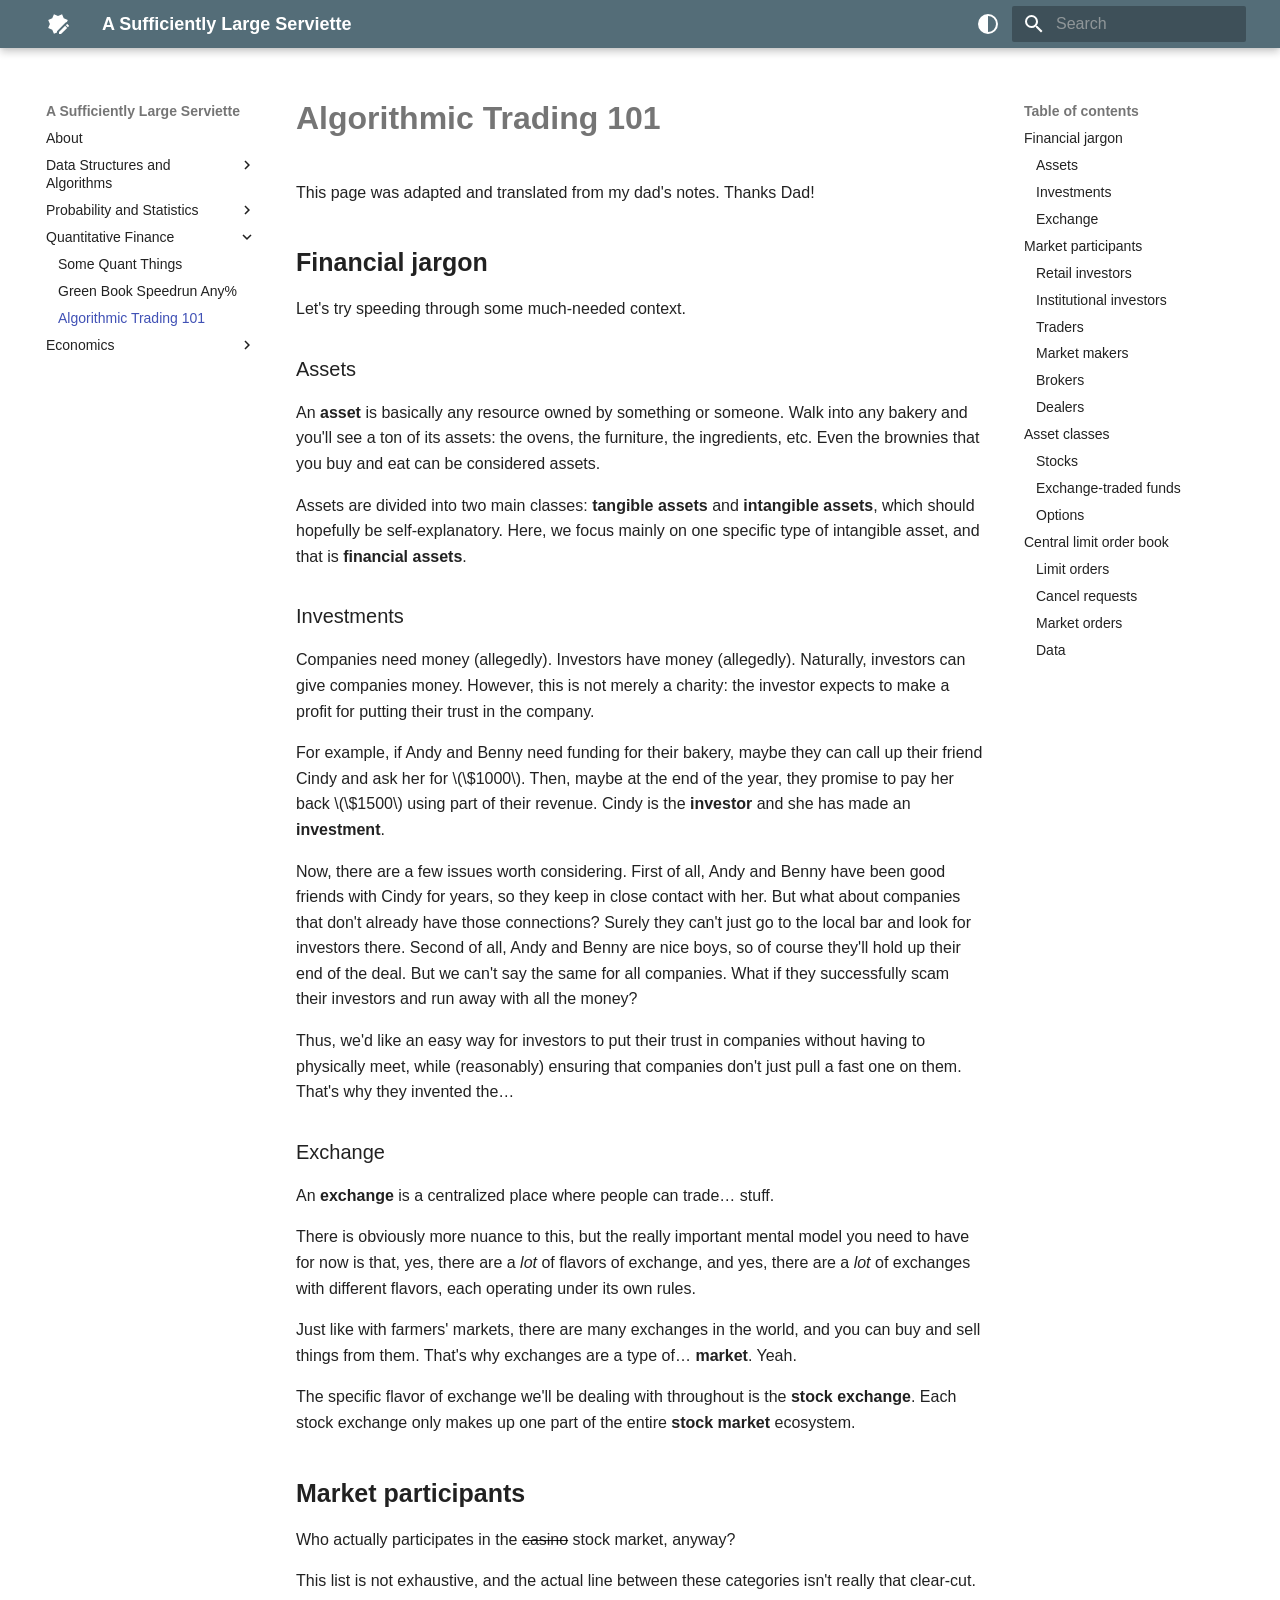
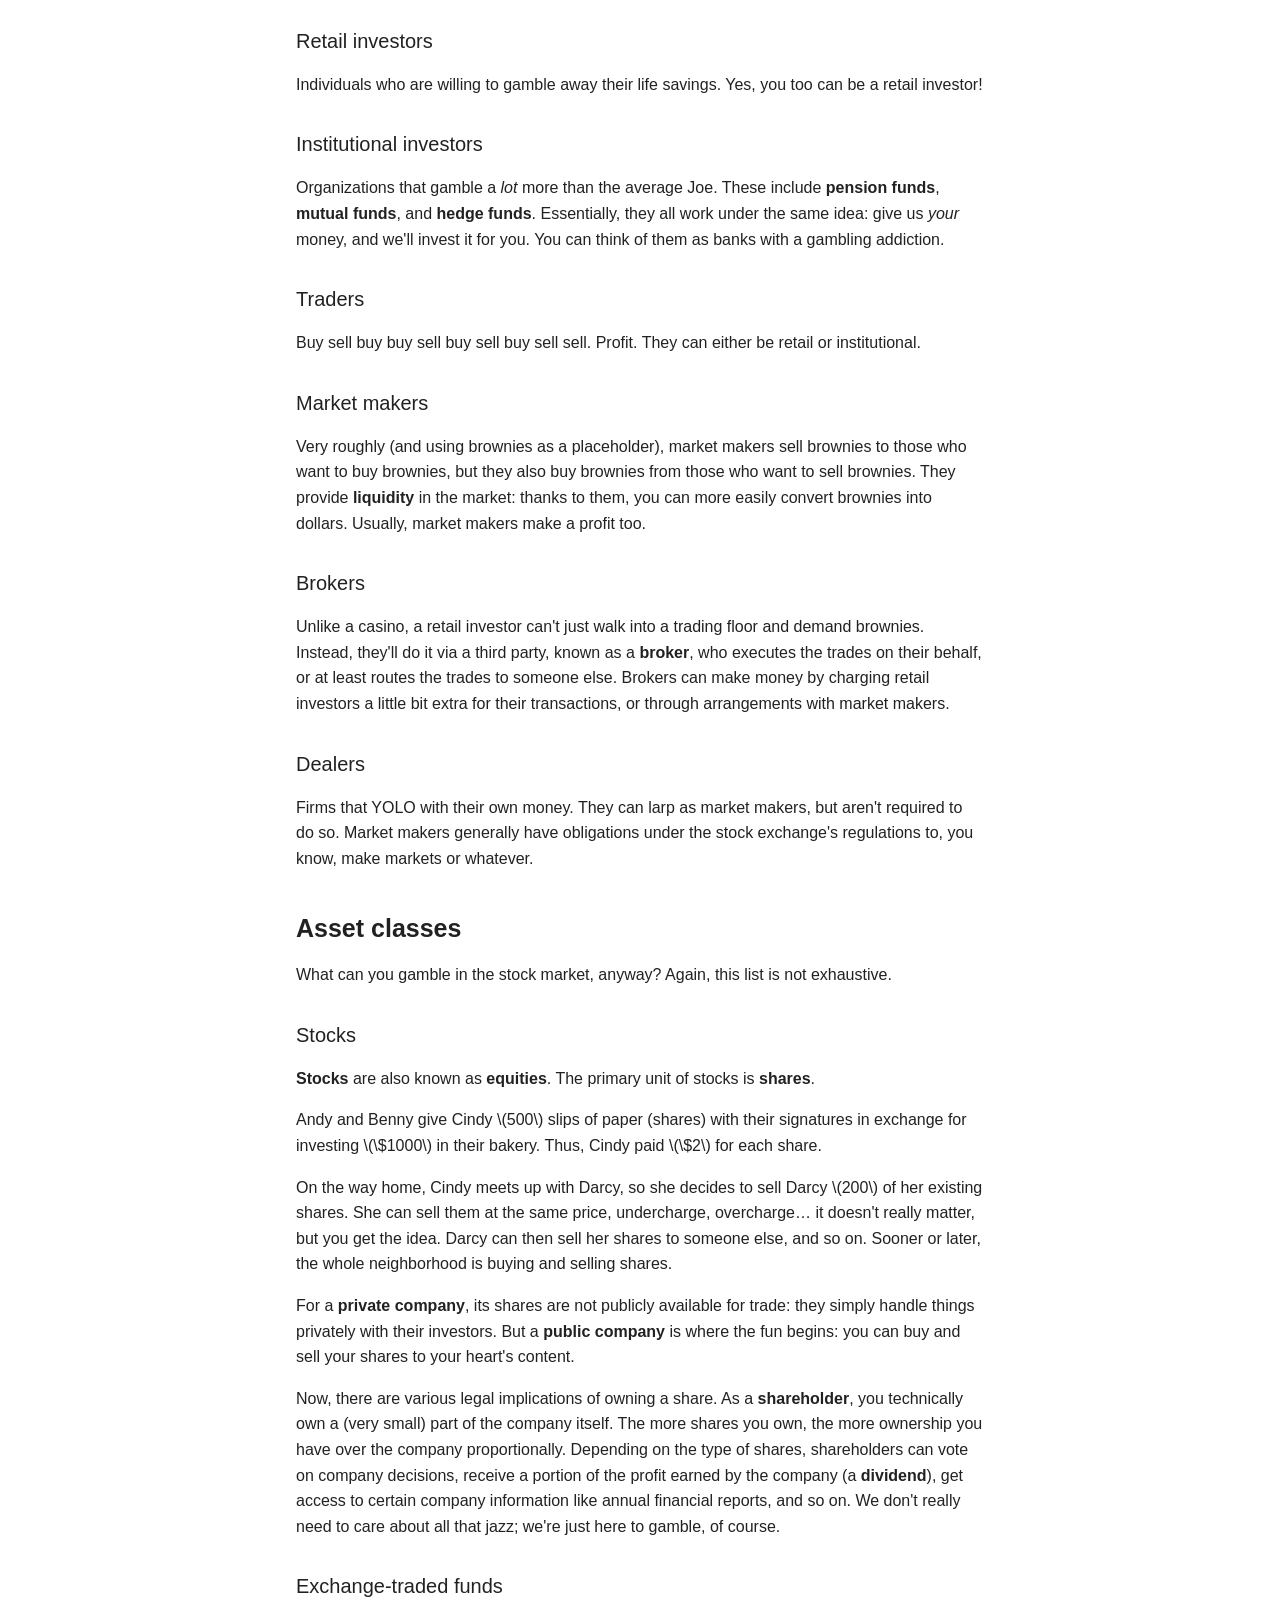
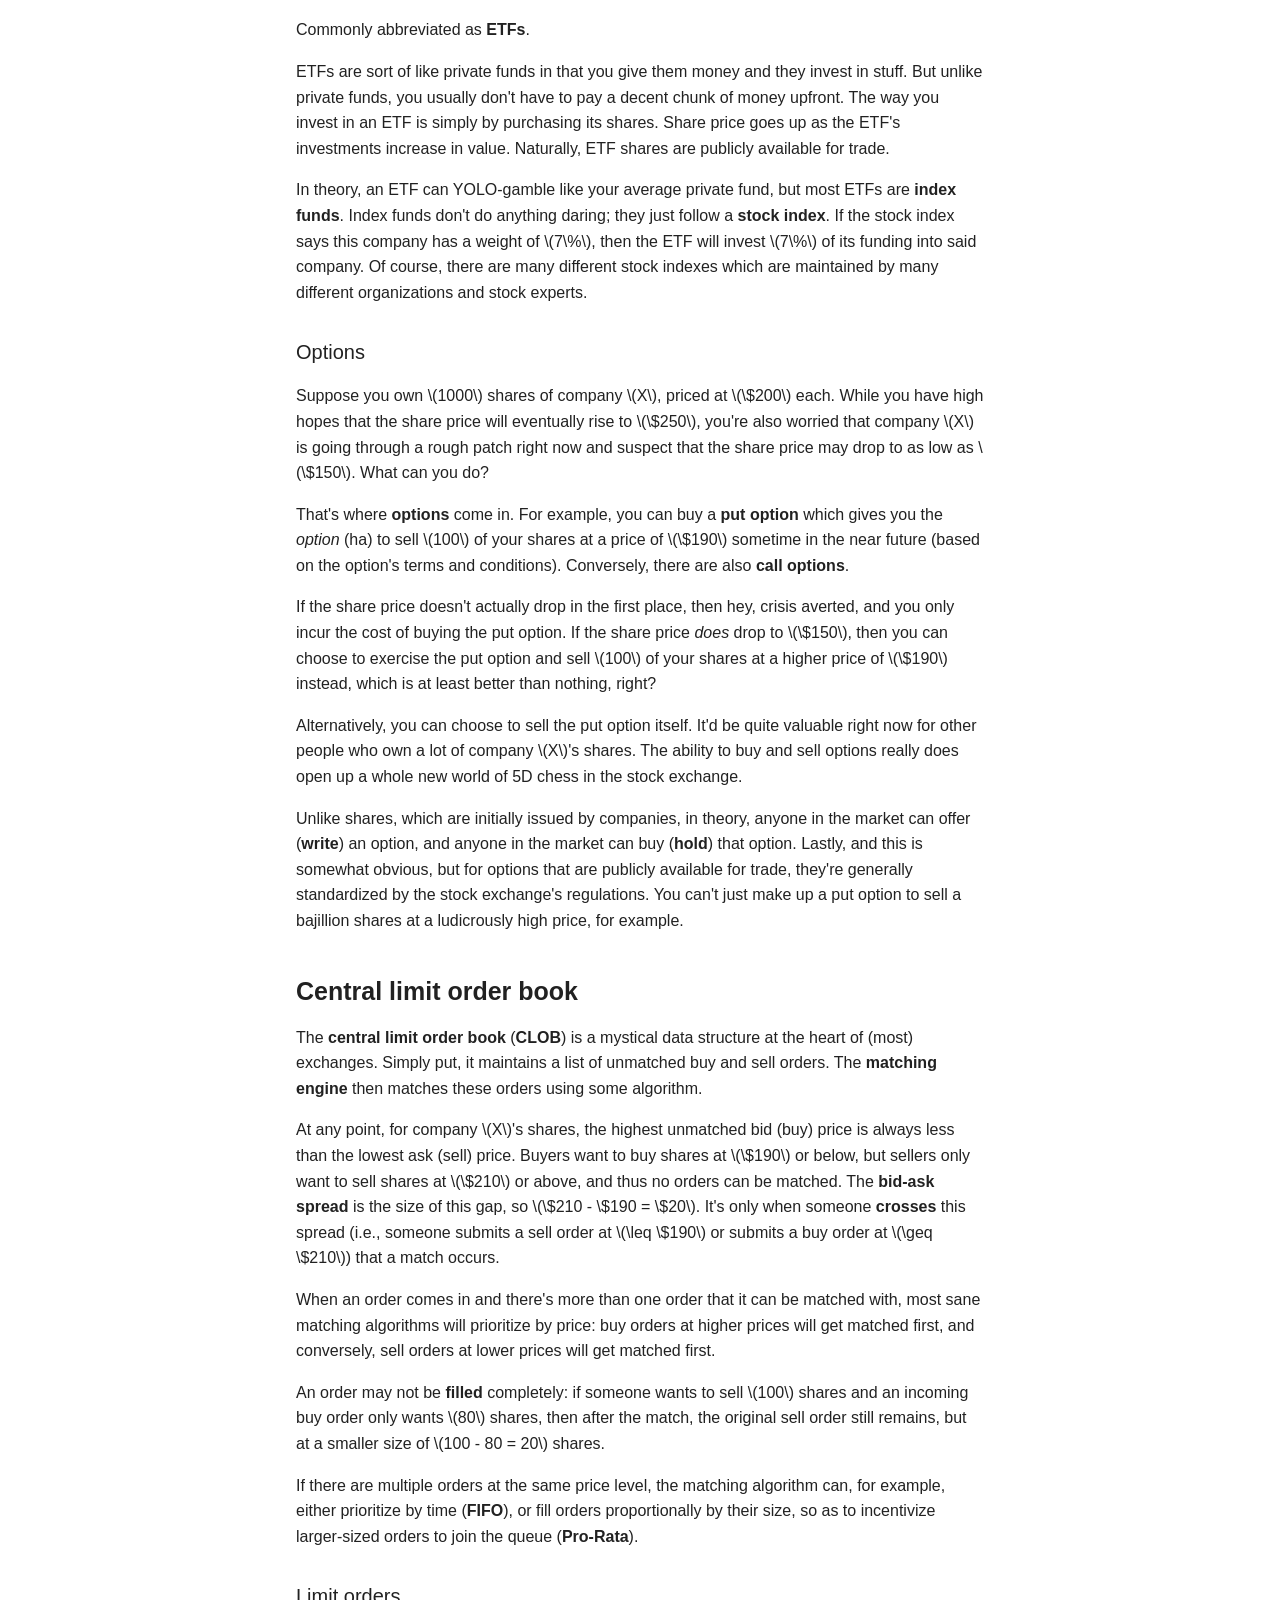
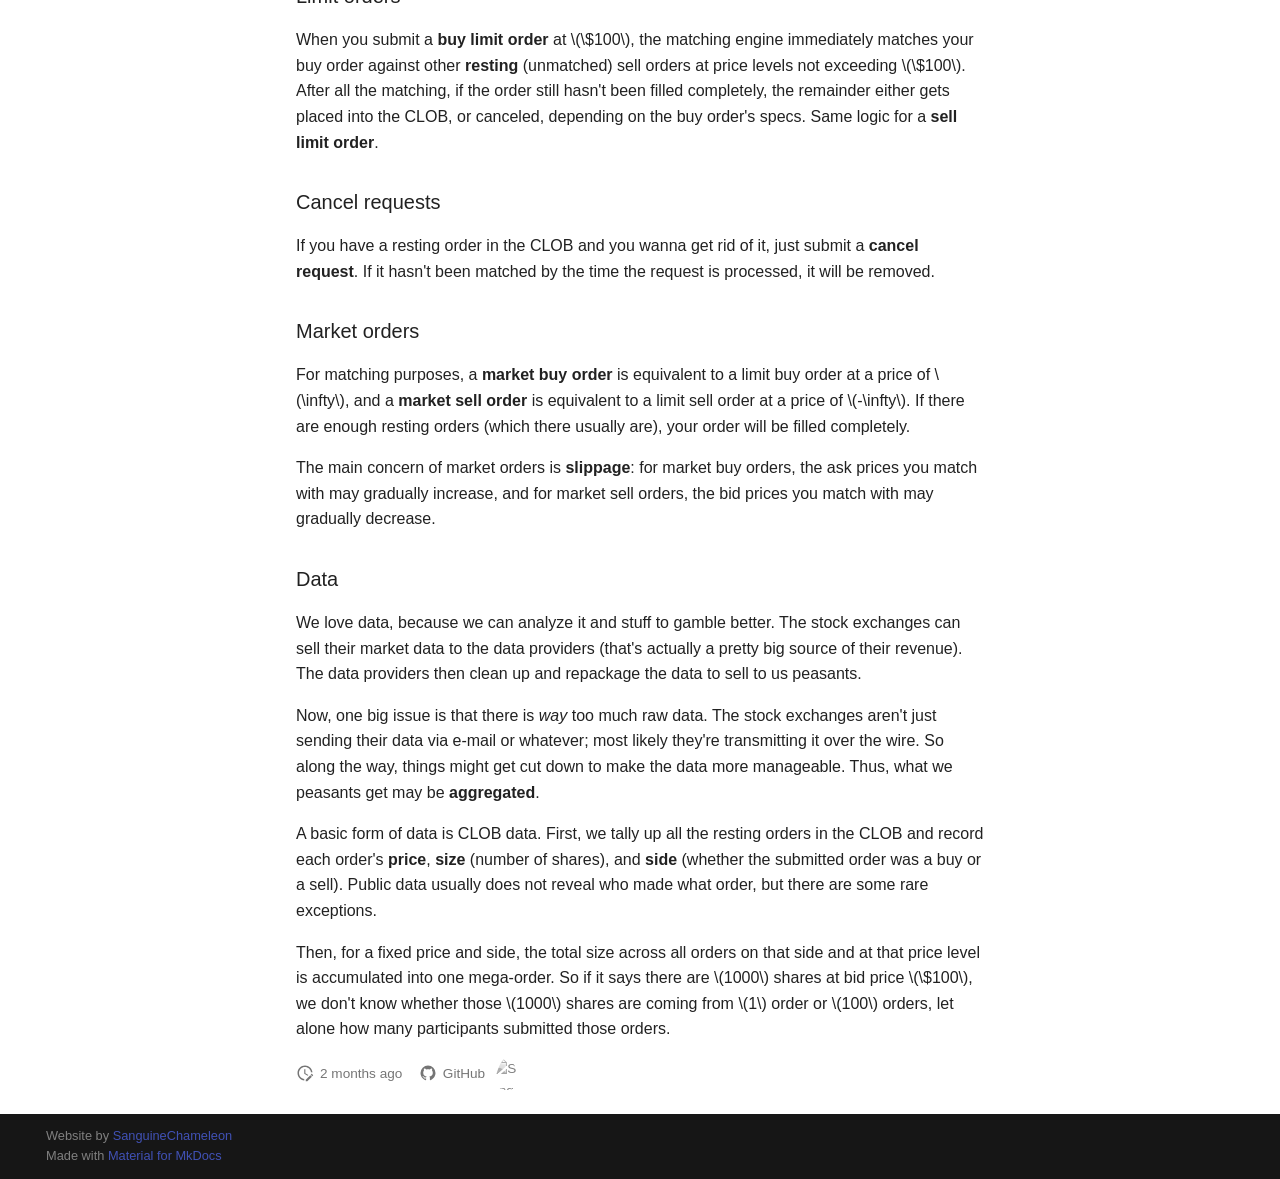
==== commit 97189733: "Deployed 724630a with MkDocs version: 1.6.1" ====
--- a/algo-trading/index.html
+++ b/algo-trading/index.html
@@ -21,7 +21,7 @@
       
       
       <link rel="icon" href="../images/favicon.svg">
-      <meta name="generator" content="mkdocs-1.6.1, mkdocs-material-9.7.7">
+      <meta name="generator" content="mkdocs-1.6.1, mkdocs-material-9.8.0">
     
     
       
@@ -29,10 +29,10 @@
       
     
     
-      <link rel="stylesheet" href="../assets/stylesheets/main.ec1eaa64.min.css">
-      
-        
-        <link rel="stylesheet" href="../assets/stylesheets/palette.ab4e12ef.min.css">
+      <link rel="stylesheet" href="../assets/stylesheets/main.57a0d79d.min.css">
+      
+        
+        <link rel="stylesheet" href="../assets/stylesheets/palette.fb2fffe2.min.css">
       
       
 
@@ -275,6 +275,12 @@
   
     
     
+      
+        
+      
+        
+      
+    
     
     
     
@@ -385,6 +391,10 @@
   
     
     
+      
+        
+      
+    
     
     
     
@@ -468,6 +478,14 @@
   
   
     
+    
+      
+        
+      
+        
+      
+        
+      
     
     
     
@@ -897,6 +915,10 @@
   
   
     
+    
+      
+        
+      
     
     
     
@@ -1424,10 +1446,10 @@
     
       
       
-      <script id="__config" type="application/json">{"annotate": null, "base": "..", "features": ["search.suggest", "search.highlight", "content.code.copy", "content.footnote.tooltips"], "search": "../assets/javascripts/workers/search.2c215733.min.js", "tags": null, "translations": {"clipboard.copied": "Copied to clipboard", "clipboard.copy": "Copy to clipboard", "search.result.more.one": "1 more on this page", "search.result.more.other": "# more on this page", "search.result.none": "No matching documents", "search.result.one": "1 matching document", "search.result.other": "# matching documents", "search.result.placeholder": "Type to start searching", "search.result.term.missing": "Missing", "select.version": "Select version"}, "version": null}</script>
-    
-    
-      <script src="../assets/javascripts/bundle.d7400e89.min.js"></script>
+      <script id="__config" type="application/json">{"annotate": null, "base": "..", "features": ["navigation.indexes", "search.suggest", "search.highlight", "content.code.copy", "content.footnote.tooltips"], "search": "../assets/javascripts/workers/search.a7633da7.min.js", "tags": null, "translations": {"clipboard.copied": "Copied to clipboard", "clipboard.copy": "Copy to clipboard", "search.result.more.one": "1 more on this page", "search.result.more.other": "# more on this page", "search.result.none": "No matching documents", "search.result.one": "1 matching document", "search.result.other": "# matching documents", "search.result.placeholder": "Type to start searching", "search.result.term.missing": "Missing", "select.version": "Select version"}, "version": null}</script>
+    
+    
+      <script src="../assets/javascripts/bundle.c21346df.min.js"></script>
       
         <script src="../js/timeago.min.js"></script>
       
--- a/assets/stylesheets/main.57a0d79d.min.css
+++ b/assets/stylesheets/main.57a0d79d.min.css
@@ -0,0 +1,6 @@
+@charset "UTF-8";html{box-sizing:border-box;-webkit-text-size-adjust:none;-moz-text-size-adjust:none;text-size-adjust:none}*,:after,:before{box-sizing:inherit}@media(prefers-reduced-motion){*,:after,:before{transition:none!important}}body{margin:0;-webkit-font-smoothing:antialiased;-moz-osx-font-smoothing:grayscale;--md-text-font-family:var(--md-text-font, _),
+    -apple-system, BlinkMacSystemFont, Helvetica, Arial, sans-serif;--md-code-font-family:var(--md-code-font, _),
+    SFMono-Regular, Consolas, Menlo, monospace}.md-typeset code:not(.focus-visible),a,button,input,label{-webkit-tap-highlight-color:transparent}a{color:inherit;text-decoration:none}hr{box-sizing:initial;display:block;height:.05rem;padding:0;overflow:visible;border:0}small{font-size:80%}sub,sup{line-height:1em}img{border-style:none}table{border-spacing:0;border-collapse:initial}td,th{font-weight:400;vertical-align:top}button{padding:0;margin:0;font-family:inherit;font-size:inherit;background:#0000;border:0}input{border:0;outline:none}:root{--md-primary-fg-color:#4051b5;--md-primary-fg-color--light:#5d6cc0;--md-primary-fg-color--dark:#303fa1;--md-primary-bg-color:#fff;--md-primary-bg-color--light:#ffffffb3;--md-accent-fg-color:#526cfe;--md-accent-fg-color--transparent:#526cfe1a;--md-accent-bg-color:#fff;--md-accent-bg-color--light:#ffffffb3;--md-typeset-table-sort-icon:url("data:image/svg+xml;charset=utf-8,<svg xmlns='http://www.w3.org/2000/svg' viewBox='0 0 24 24'><path d='m18 21-4-4h3V7h-3l4-4 4 4h-3v10h3M2 19v-2h10v2M2 13v-2h7v2M2 7V5h4v2z'/></svg>");--md-typeset-table-sort-icon--asc:url("data:image/svg+xml;charset=utf-8,<svg xmlns='http://www.w3.org/2000/svg' viewBox='0 0 24 24'><path d='M19 17h3l-4 4-4-4h3V3h2M2 17h10v2H2M6 5v2H2V5m0 6h7v2H2z'/></svg>");--md-typeset-table-sort-icon--desc:url("data:image/svg+xml;charset=utf-8,<svg xmlns='http://www.w3.org/2000/svg' viewBox='0 0 24 24'><path d='M19 7h3l-4-4-4 4h3v14h2M2 17h10v2H2M6 5v2H2V5m0 6h7v2H2z'/></svg>")}[data-md-color-scheme=default]{color-scheme:light}[data-md-color-scheme=default] img[src$="#gh-dark-mode-only"],[data-md-color-scheme=default] img[src$="#only-dark"]{display:none}:root,[data-md-color-scheme=default]{--md-hue:225deg;--md-default-fg-color:#000000de;--md-default-fg-color--light:#0000008a;--md-default-fg-color--lighter:#00000052;--md-default-fg-color--lightest:#00000012;--md-default-bg-color:#fff;--md-default-bg-color--light:#ffffffb3;--md-default-bg-color--lighter:#ffffff4d;--md-default-bg-color--lightest:#ffffff1f;--md-code-fg-color:#36464e;--md-code-bg-color:#f5f5f5;--md-code-bg-color--light:#f5f5f5b3;--md-code-bg-color--lighter:#f5f5f54d;--md-code-hl-color:#4287ff;--md-code-hl-color--light:#4287ff1a;--md-code-hl-number-color:#d52a2a;--md-code-hl-special-color:#db1457;--md-code-hl-function-color:#a846b9;--md-code-hl-constant-color:#6e59d9;--md-code-hl-keyword-color:#3f6ec6;--md-code-hl-string-color:#1c7d4d;--md-code-hl-name-color:var(--md-code-fg-color);--md-code-hl-operator-color:var(--md-default-fg-color--light);--md-code-hl-punctuation-color:var(--md-default-fg-color--light);--md-code-hl-comment-color:var(--md-default-fg-color--light);--md-code-hl-generic-color:var(--md-default-fg-color--light);--md-code-hl-variable-color:var(--md-default-fg-color--light);--md-typeset-color:var(--md-default-fg-color);--md-typeset-a-color:var(--md-primary-fg-color);--md-typeset-del-color:#f5503d26;--md-typeset-ins-color:#0bd57026;--md-typeset-kbd-color:#fafafa;--md-typeset-kbd-accent-color:#fff;--md-typeset-kbd-border-color:#b8b8b8;--md-typeset-mark-color:#ffff0080;--md-typeset-table-color:#0000001f;--md-typeset-table-color--light:#00000009;--md-admonition-fg-color:var(--md-default-fg-color);--md-admonition-bg-color:var(--md-default-bg-color);--md-warning-fg-color:#000000de;--md-warning-bg-color:#ff9;--md-footer-fg-color:#fff;--md-footer-fg-color--light:#ffffffb3;--md-footer-fg-color--lighter:#ffffff73;--md-footer-bg-color:#000000de;--md-footer-bg-color--dark:#00000052;--md-shadow-z1:0 0.2rem 0.5rem #0000000d,
+    0 0 0.05rem #0000001a;--md-shadow-z2:0 0.2rem 0.5rem #0000001a,
+    0 0 0.05rem #00000040;--md-shadow-z3:0 0.2rem 0.5rem #0003,
+    0 0 0.05rem #00000059}.md-icon svg{display:block;width:1.2rem;height:1.2rem;fill:currentcolor}aside,body,input{font-family:var(--md-text-font-family);font-feature-settings:"kern","liga";color:var(--md-typeset-color)}code,kbd,pre{font-family:var(--md-code-font-family);font-feature-settings:"kern"}.md-typeset{font-size:.8rem;line-height:1.6;overflow-wrap:break-word;-webkit-print-color-adjust:exact;color-adjust:exact}@media print{.md-typeset{font-size:.68rem}.md-typeset code,.md-typeset kbd,.md-typeset pre{white-space:pre-wrap}}.md-typeset blockquote,.md-typeset dl,.md-typeset figure,.md-typeset ol,.md-typeset pre,.md-typeset ul{margin-top:1em;margin-bottom:1em}.md-typeset h1{margin:0 0 1.25em;font-size:2em;line-height:1.3;color:var(--md-default-fg-color--light)}.md-typeset h1,.md-typeset h2{font-weight:300;letter-spacing:-.01em}.md-typeset h2{margin:1.6em 0 .64em;font-size:1.5625em;line-height:1.4}.md-typeset h3{margin:1.6em 0 .8em;font-size:1.25em;font-weight:400;line-height:1.5;letter-spacing:-.01em}.md-typeset h2+h3{margin-top:.8em}.md-typeset h4{margin:1em 0;font-weight:700;letter-spacing:-.01em}.md-typeset h5,.md-typeset h6{margin:1.25em 0;font-size:.8em;font-weight:700;color:var(--md-default-fg-color--light);letter-spacing:-.01em}.md-typeset h5{text-transform:uppercase}.md-typeset h5 code{text-transform:none}.md-typeset hr{display:flow-root;margin:1.5em 0;border-bottom:.05rem solid var(--md-default-fg-color--lightest)}.md-typeset a{color:var(--md-typeset-a-color);word-break:break-word}.md-typeset a,.md-typeset a:before{transition:color 125ms}.md-typeset a:focus,.md-typeset a:hover{color:var(--md-accent-fg-color)}.md-typeset a:focus code,.md-typeset a:hover code{color:var(--md-accent-fg-color);background-color:var(--md-accent-fg-color--transparent)}.md-typeset a code{color:var(--md-typeset-a-color)}.md-typeset a.focus-visible{outline-color:var(--md-accent-fg-color);outline-offset:.2rem}.md-typeset code,.md-typeset kbd,.md-typeset pre{font-variant-ligatures:none;color:var(--md-code-fg-color);direction:ltr;transition:background-color 125ms}.md-typeset code{padding:0 .2941176471em;font-size:.85em;word-break:break-word;background-color:var(--md-code-bg-color);border-radius:.1rem;-webkit-box-decoration-break:clone;box-decoration-break:clone;transition:color 125ms,background-color 125ms}.md-typeset code:not(.focus-visible){outline:none}.md-typeset pre{position:relative;display:flow-root;line-height:1.4}.md-typeset pre>code{display:block;padding:.7720588235em 1.1764705882em;margin:0;overflow:auto;word-break:normal;touch-action:auto;scrollbar-color:var(--md-default-fg-color--lighter) #0000;scrollbar-width:thin;outline-color:var(--md-accent-fg-color);box-shadow:none;-webkit-box-decoration-break:slice;box-decoration-break:slice}.md-typeset pre>code:hover{scrollbar-color:var(--md-accent-fg-color) #0000}.md-typeset pre>code::-webkit-scrollbar{width:.2rem;height:.2rem}.md-typeset pre>code::-webkit-scrollbar-thumb{background-color:var(--md-default-fg-color--lighter)}.md-typeset pre>code::-webkit-scrollbar-thumb:hover{background-color:var(--md-accent-fg-color)}.md-typeset kbd{display:inline-block;padding:0 .6666666667em;font-size:.75em;color:var(--md-default-fg-color);word-break:break-word;vertical-align:text-top;background-color:var(--md-typeset-kbd-color);border-radius:.1rem;box-shadow:0 .1rem 0 .05rem var(--md-typeset-kbd-border-color),0 .1rem 0 var(--md-typeset-kbd-border-color),0 -.1rem .2rem var(--md-typeset-kbd-accent-color) inset}.md-typeset mark{color:inherit;word-break:break-word;background-color:var(--md-typeset-mark-color);-webkit-box-decoration-break:clone;box-decoration-break:clone}.md-typeset abbr{text-decoration:none;cursor:help}.md-typeset [data-preview],.md-typeset abbr{border-bottom:.05rem dotted var(--md-default-fg-color--light)}.md-typeset small{opacity:.75}[dir=ltr] .md-typeset sub,[dir=ltr] .md-typeset sup{margin-left:.078125em}[dir=rtl] .md-typeset sub,[dir=rtl] .md-typeset sup{margin-right:.078125em}[dir=ltr] .md-typeset blockquote{padding-left:.6rem;border-left:.2rem solid var(--md-default-fg-color--lighter)}[dir=rtl] .md-typeset blockquote{padding-right:.6rem;border-right:.2rem solid var(--md-default-fg-color--lighter)}.md-typeset blockquote{margin-left:0;margin-right:0;color:var(--md-default-fg-color--light)}.md-typeset ul{list-style-type:disc}.md-typeset ul[type]{list-style-type:revert-layer}[dir=ltr] .md-typeset ol,[dir=ltr] .md-typeset ol li ol,[dir=ltr] .md-typeset ol li ul,[dir=ltr] .md-typeset ul,[dir=ltr] .md-typeset ul li ol,[dir=ltr] .md-typeset ul li ul{margin-left:.625em}[dir=rtl] .md-typeset ol,[dir=rtl] .md-typeset ol li ol,[dir=rtl] .md-typeset ol li ul,[dir=rtl] .md-typeset ul,[dir=rtl] .md-typeset ul li ol,[dir=rtl] .md-typeset ul li ul{margin-right:.625em}.md-typeset ol,.md-typeset ul{padding:0}.md-typeset ol:not([hidden]),.md-typeset ul:not([hidden]){display:flow-root}.md-typeset ol ol,.md-typeset ul ol{list-style-type:lower-alpha}.md-typeset ol ol ol,.md-typeset ul ol ol{list-style-type:lower-roman}.md-typeset ol ol ol ol,.md-typeset ul ol ol ol{list-style-type:upper-alpha}.md-typeset ol ol ol ol ol,.md-typeset ul ol ol ol ol{list-style-type:upper-roman}.md-typeset ol[type],.md-typeset ul[type]{list-style-type:revert-layer}[dir=ltr] .md-typeset ol li,[dir=ltr] .md-typeset ul li{margin-left:1.25em}[dir=rtl] .md-typeset ol li,[dir=rtl] .md-typeset ul li{margin-right:1.25em}.md-typeset ol li,.md-typeset ul li{margin-bottom:.5em}.md-typeset ol li blockquote,.md-typeset ol li p,.md-typeset ul li blockquote,.md-typeset ul li p{margin:.5em 0}.md-typeset ol li:last-child,.md-typeset ul li:last-child{margin-bottom:0}.md-typeset ol li ol,.md-typeset ol li ul,.md-typeset ul li ol,.md-typeset ul li ul{margin-top:.5em;margin-bottom:.5em}[dir=ltr] .md-typeset dd{margin-left:1.875em}[dir=rtl] .md-typeset dd{margin-right:1.875em}.md-typeset dd{margin-top:1em;margin-bottom:1.5em}.md-typeset img,.md-typeset svg,.md-typeset video{max-width:100%;height:auto}.md-typeset img[align=left]{margin:1em 1em 1em 0}.md-typeset img[align=right]{margin:1em 0 1em 1em}.md-typeset img[align]:only-child{margin-top:0}.md-typeset figure{display:flow-root;width:fit-content;max-width:100%;margin:1em auto;text-align:center}.md-typeset figure img{display:block;margin:0 auto}.md-typeset figcaption{max-width:24rem;margin:1em auto;font-style:italic}.md-typeset iframe{max-width:100%}.md-typeset table:not([class]){display:inline-block;max-width:100%;overflow:auto;font-size:.64rem;touch-action:auto;background-color:var(--md-default-bg-color);border:.05rem solid var(--md-typeset-table-color);border-radius:.1rem}@media print{.md-typeset table:not([class]){display:table}}.md-typeset table:not([class])+*{margin-top:1.5em}.md-typeset table:not([class]) td>:first-child,.md-typeset table:not([class]) th>:first-child{margin-top:0}.md-typeset table:not([class]) td>:last-child,.md-typeset table:not([class]) th>:last-child{margin-bottom:0}.md-typeset table:not([class]) td:not([align]),.md-typeset table:not([class]) th:not([align]){text-align:left}[dir=rtl] .md-typeset table:not([class]) td:not([align]),[dir=rtl] .md-typeset table:not([class]) th:not([align]){text-align:right}.md-typeset table:not([class]) th{min-width:5rem;padding:.9375em 1.25em;font-weight:700;vertical-align:top}.md-typeset table:not([class]) td{padding:.9375em 1.25em;vertical-align:top;border-top:.05rem solid var(--md-typeset-table-color)}.md-typeset table:not([class]) tbody tr{transition:background-color 125ms}.md-typeset table:not([class]) tbody tr:hover{background-color:var(--md-typeset-table-color--light);box-shadow:0 .05rem 0 var(--md-default-bg-color) inset}.md-typeset table:not([class]) a{word-break:normal}.md-typeset table th[role=columnheader]{cursor:pointer}[dir=ltr] .md-typeset table th[role=columnheader]:after{margin-left:.5em}[dir=rtl] .md-typeset table th[role=columnheader]:after{margin-right:.5em}.md-typeset table th[role=columnheader]:after{display:inline-block;width:1.2em;height:1.2em;vertical-align:text-bottom;content:"";-webkit-mask-image:var(--md-typeset-table-sort-icon);mask-image:var(--md-typeset-table-sort-icon);-webkit-mask-repeat:no-repeat;mask-repeat:no-repeat;-webkit-mask-size:contain;mask-size:contain;transition:background-color 125ms}.md-typeset table th[role=columnheader]:hover:after{background-color:var(--md-default-fg-color--lighter)}.md-typeset table th[role=columnheader][aria-sort=ascending]:after{background-color:var(--md-default-fg-color--light);-webkit-mask-image:var(--md-typeset-table-sort-icon--asc);mask-image:var(--md-typeset-table-sort-icon--asc)}.md-typeset table th[role=columnheader][aria-sort=descending]:after{background-color:var(--md-default-fg-color--light);-webkit-mask-image:var(--md-typeset-table-sort-icon--desc);mask-image:var(--md-typeset-table-sort-icon--desc)}.md-typeset__scrollwrap{margin:1em -.8rem;overflow-x:auto;touch-action:auto}.md-typeset__table{display:inline-block;padding:0 .8rem;margin-bottom:.5em}@media print{.md-typeset__table{display:block}}html .md-typeset__table table{display:table;width:100%;margin:0;overflow:hidden}@media screen and (max-width:44.984375em){.md-content__inner>pre{margin:1em -.8rem}.md-content__inner>pre code{border-radius:0}}.md-typeset .md-author{position:relative;display:block;flex-shrink:0;width:1.6rem;height:1.6rem;overflow:hidden;border-radius:100%;transition:color 125ms,transform 125ms}.md-typeset .md-author img{display:block}.md-typeset .md-author--more{font-size:.6rem;font-weight:700;line-height:1.6rem;color:var(--md-default-fg-color--lighter);text-align:center;background:var(--md-default-fg-color--lightest)}.md-typeset .md-author--long{width:2.4rem;height:2.4rem}.md-typeset a.md-author{transform:scale(1)}.md-typeset a.md-author img{filter:grayscale(100%) opacity(75%);border-radius:100%;transition:filter 125ms}.md-typeset a.md-author:focus,.md-typeset a.md-author:hover{z-index:1;transform:scale(1.1)}.md-typeset a.md-author:focus img,.md-typeset a.md-author:hover img{filter:grayscale(0)}.md-banner{overflow:auto;color:var(--md-footer-fg-color);background-color:var(--md-footer-bg-color)}@media print{.md-banner{display:none}}.md-banner--warning{color:var(--md-warning-fg-color);background-color:var(--md-warning-bg-color)}.md-banner__inner{padding:0 .8rem;margin:.6rem auto;font-size:.7rem}[dir=ltr] .md-banner__button{float:right}[dir=rtl] .md-banner__button{float:left}.md-banner__button{color:inherit;cursor:pointer;transition:opacity .25s}.no-js .md-banner__button{display:none}.md-banner__button:hover{opacity:.7}html{height:100%;overflow-x:hidden;font-size:125%}@media screen and (min-width:100em){html{font-size:137.5%}}@media screen and (min-width:125em){html{font-size:150%}}body{position:relative;display:flex;flex-direction:column;width:100%;min-height:100%;font-size:.5rem;background-color:var(--md-default-bg-color)}@media print{body{display:block}}@media screen and (max-width:59.984375em){body[data-md-scrolllock]{position:fixed}}.md-grid{max-width:61rem;margin-left:auto;margin-right:auto}.md-container{display:flex;flex-grow:1;flex-direction:column}@media print{.md-container{display:block}}.md-main{flex-grow:1}.md-main__inner{display:flex;height:100%;margin-top:1.5rem}.md-ellipsis{overflow:hidden;text-overflow:ellipsis}.md-toggle{display:none}.md-option{position:absolute;width:0;height:0;opacity:0}.md-option:checked+label:not([hidden]){display:block}.md-option.focus-visible+label{outline-style:auto;outline-color:var(--md-accent-fg-color)}.md-skip{position:fixed;z-index:-1;padding:.3rem .5rem;margin:.5rem;font-size:.64rem;color:var(--md-default-bg-color);background-color:var(--md-default-fg-color);border-radius:.1rem;outline-color:var(--md-accent-fg-color);opacity:0;transform:translateY(.4rem)}.md-skip:focus{z-index:10;opacity:1;transition:transform .25s cubic-bezier(.4,0,.2,1),opacity 175ms 75ms;transform:translateY(0)}@page{margin:25mm}:root{--md-clipboard-icon:url("data:image/svg+xml;charset=utf-8,<svg xmlns='http://www.w3.org/2000/svg' viewBox='0 0 24 24'><path d='M19 21H8V7h11m0-2H8a2 2 0 0 0-2 2v14a2 2 0 0 0 2 2h11a2 2 0 0 0 2-2V7a2 2 0 0 0-2-2m-3-4H4a2 2 0 0 0-2 2v14h2V3h12z'/></svg>");--md-code-select-icon:url("data:image/svg+xml;charset=utf-8,<svg xmlns='http://www.w3.org/2000/svg' viewBox='0 0 24 24'><path d='M19 19h-4v2h4c1.1 0 2-.9 2-2v-4h-2m0-12h-4v2h4v4h2V5c0-1.1-.9-2-2-2M5 5h4V3H5c-1.1 0-2 .9-2 2v4h2m0 6H3v4c0 1.1.9 2 2 2h4v-2H5zm2-4h2v2H7zm4 0h2v2h-2zm4 0h2v2h-2zM7 7h2v2H7zm4 0h2v2h-2zm4 0h2v2h-2zm-8 8h2v2H7zm4 0h2v2h-2zm4 0h2v2h-2z'/></svg>");--md-code-copy-icon:url("data:image/svg+xml;charset=utf-8,<svg xmlns='http://www.w3.org/2000/svg' viewBox='0 0 24 24'><path d='M19 21H8V7h11m0-2H8a2 2 0 0 0-2 2v14a2 2 0 0 0 2 2h11a2 2 0 0 0 2-2V7a2 2 0 0 0-2-2m-3-4H4a2 2 0 0 0-2 2v14h2V3h12z'/></svg>")}.md-clipboard{z-index:1;width:1.5em;height:1.5em;color:var(--md-default-fg-color--lightest);cursor:pointer;border-radius:.1rem;outline-color:var(--md-accent-fg-color);outline-offset:.1rem;transition:color .25s}@media print{.md-clipboard{display:none}}.md-clipboard:not(.focus-visible){outline:none;-webkit-tap-highlight-color:transparent}:hover>.md-clipboard{color:var(--md-default-fg-color--light)}.md-clipboard:focus,.md-clipboard:hover{color:var(--md-accent-fg-color)}.md-clipboard:after{display:block;width:1.125em;height:1.125em;margin:0 auto;content:"";background-color:currentcolor;-webkit-mask-image:var(--md-clipboard-icon);mask-image:var(--md-clipboard-icon);-webkit-mask-repeat:no-repeat;mask-repeat:no-repeat;-webkit-mask-position:center;mask-position:center;-webkit-mask-size:contain;mask-size:contain}.md-clipboard--inline{cursor:pointer}.md-clipboard--inline code{transition:color .25s,background-color .25s}.md-clipboard--inline:focus code,.md-clipboard--inline:hover code{color:var(--md-accent-fg-color);background-color:var(--md-accent-fg-color--transparent)}.md-typeset .md-code__content{display:grid}.md-code__nav{position:absolute;top:.25em;right:.25em;z-index:1;display:flex;gap:.2rem;padding:.2rem;background-color:var(--md-code-bg-color--lighter);border-radius:.1rem;transition:background-color .25s}:hover>.md-code__nav{background-color:var(--md-code-bg-color--light)}.md-code__button{display:block;width:1.5em;height:1.5em;color:var(--md-default-fg-color--lightest);cursor:pointer;outline-color:var(--md-accent-fg-color);outline-offset:.1rem;transition:color .25s}:hover>*>.md-code__button{color:var(--md-default-fg-color--light)}.md-code__button.focus-visible,.md-code__button:hover{color:var(--md-accent-fg-color)}.md-code__button--active{color:var(--md-default-fg-color)!important}.md-code__button:after{display:block;width:1.125em;height:1.125em;margin:0 auto;content:"";background-color:currentcolor;-webkit-mask-repeat:no-repeat;mask-repeat:no-repeat;-webkit-mask-position:center;mask-position:center;-webkit-mask-size:contain;mask-size:contain}.md-code__button[data-md-type=select]:after{-webkit-mask-image:var(--md-code-select-icon);mask-image:var(--md-code-select-icon)}.md-code__button[data-md-type=copy]:after{-webkit-mask-image:var(--md-code-copy-icon);mask-image:var(--md-code-copy-icon)}@keyframes consent{0%{opacity:0;transform:translateY(100%)}to{opacity:1;transform:translateY(0)}}@keyframes overlay{0%{opacity:0}to{opacity:1}}.md-consent__overlay{position:fixed;top:0;z-index:5;width:100%;height:100%;background-color:#0000008a;-webkit-backdrop-filter:blur(.1rem);backdrop-filter:blur(.1rem);opacity:1;animation:overlay .25s both}.md-consent__inner{position:fixed;bottom:0;z-index:5;width:100%;max-height:100%;padding:0;overflow:auto;background-color:var(--md-default-bg-color);border:0;border-radius:.1rem;box-shadow:0 0 .2rem #0000001a,0 .2rem .4rem #0003;animation:consent .5s cubic-bezier(.1,.7,.1,1) both}.md-consent__form{padding:.8rem}.md-consent__settings{display:none;margin:1em 0}input:checked+.md-consent__settings{display:block}.md-consent__controls{margin-bottom:.8rem}.md-typeset .md-consent__controls .md-button{display:inline}@media screen and (max-width:44.984375em){.md-typeset .md-consent__controls .md-button{display:block;width:100%;margin-top:.4rem;text-align:center}}.md-consent label{cursor:pointer}.md-content{flex-grow:1;min-width:0}.md-content__inner{padding-top:.6rem;margin:0 .8rem 1.2rem}@media screen and (min-width:76.25em){[dir=ltr] .md-sidebar--primary:not([hidden])~.md-content>.md-content__inner,[dir=rtl] .md-sidebar--secondary:not([hidden])~.md-content>.md-content__inner{margin-left:1.2rem}[dir=ltr] .md-sidebar--secondary:not([hidden])~.md-content>.md-content__inner,[dir=rtl] .md-sidebar--primary:not([hidden])~.md-content>.md-content__inner{margin-right:1.2rem}}.md-content__inner:before{display:block;height:.4rem;content:""}.md-content__inner>:last-child{margin-bottom:0}[dir=ltr] .md-content__button{float:right;margin-left:.4rem}[dir=rtl] .md-content__button{float:left;margin-right:.4rem}.md-content__button{padding:0;margin:.4rem 0}@media print{.md-content__button{display:none}}.md-typeset .md-content__button{color:var(--md-default-fg-color--lighter)}.md-content__button svg{display:inline;vertical-align:top}[dir=rtl] .md-content__button svg{transform:scaleX(-1)}[dir=ltr] .md-dialog{right:.8rem}[dir=rtl] .md-dialog{left:.8rem}.md-dialog{position:fixed;bottom:.8rem;z-index:4;min-width:11.1rem;padding:.4rem .6rem;pointer-events:none;background-color:var(--md-default-fg-color);border-radius:.1rem;box-shadow:var(--md-shadow-z3);opacity:0;transition:transform 0s .4s,opacity .4s;transform:translateY(100%)}@media print{.md-dialog{display:none}}.md-dialog--active{pointer-events:auto;opacity:1;transition:transform .4s cubic-bezier(.075,.85,.175,1),opacity .4s;transform:translateY(0)}.md-dialog__inner{font-size:.7rem;color:var(--md-default-bg-color)}.md-feedback{margin:2em 0 1em;text-align:center}.md-feedback fieldset{padding:0;margin:0;border:none}.md-feedback__title{margin:1em auto;font-weight:700}.md-feedback__inner{position:relative}.md-feedback__list{position:relative;display:flex;flex-wrap:wrap;place-content:baseline center}.md-feedback__list:hover .md-icon:not(:disabled){color:var(--md-default-fg-color--lighter)}:disabled .md-feedback__list{min-height:1.8rem}.md-feedback__icon{flex-shrink:0;margin:0 .1rem;color:var(--md-default-fg-color--light);cursor:pointer;transition:color 125ms}.md-feedback__icon:not(:disabled).md-icon:hover{color:var(--md-accent-fg-color)}.md-feedback__icon:disabled{color:var(--md-default-fg-color--lightest);pointer-events:none}.md-feedback__note{position:relative;opacity:0;transition:transform .4s cubic-bezier(.1,.7,.1,1),opacity .15s;transform:translateY(.4rem)}.md-feedback__note>*{max-width:16rem;margin:0 auto}:disabled .md-feedback__note{opacity:1;transform:translateY(0)}@media print{.md-feedback,.md-footer{display:none}}.md-footer{color:var(--md-footer-fg-color);background-color:var(--md-footer-bg-color)}.md-footer__inner{justify-content:space-between;padding:.2rem;overflow:auto}.md-footer__inner:not([hidden]){display:flex}.md-footer__link{display:flex;flex-grow:.01;align-items:end;max-width:100%;margin-top:1rem;margin-bottom:.4rem;overflow:hidden;outline-color:var(--md-accent-fg-color);transition:opacity .25s}.md-footer__link:focus,.md-footer__link:hover{opacity:.7}[dir=rtl] .md-footer__link svg{transform:scaleX(-1)}@media screen and (max-width:44.984375em){.md-footer__link--prev{flex-shrink:0}.md-footer__link--prev .md-footer__title{display:none}}[dir=ltr] .md-footer__link--next{margin-left:auto}.md-footer__link--next{text-align:right}[dir=rtl] .md-footer__link--next{margin-right:auto;text-align:left}.md-footer__title{flex-grow:1;max-width:calc(100% - 2.4rem);padding:0 1rem;margin-bottom:.7rem;font-size:.9rem;white-space:nowrap}.md-footer__button{padding:.4rem;margin:.2rem}.md-footer__direction{font-size:.64rem;opacity:.7}.md-footer-meta{background-color:var(--md-footer-bg-color--dark)}.md-footer-meta__inner{display:flex;flex-wrap:wrap;justify-content:space-between;padding:.2rem}html .md-footer-meta.md-typeset a{color:var(--md-footer-fg-color--light)}html .md-footer-meta.md-typeset a:focus,html .md-footer-meta.md-typeset a:hover{color:var(--md-footer-fg-color)}.md-copyright{width:100%;padding:.4rem 0;margin:auto .6rem;font-size:.64rem;color:var(--md-footer-fg-color--lighter)}.md-copyright__highlight{color:var(--md-footer-fg-color--light)}.md-social{display:inline-flex;gap:.2rem;padding:.2rem 0 .6rem;margin:0 .4rem}@media screen and (min-width:45em){.md-copyright{width:auto}.md-social{padding:.6rem 0}}.md-social__link{display:inline-block;width:1.6rem;height:1.6rem;text-align:center}.md-social__link:before{line-height:1.9}.md-social__link svg{max-height:.8rem;vertical-align:-25%;fill:currentcolor}.md-typeset .md-button{display:inline-block;padding:.625em 2em;font-weight:700;color:var(--md-primary-fg-color);cursor:pointer;border:.1rem solid;border-radius:.1rem;transition:color 125ms,background-color 125ms,border-color 125ms}.md-typeset .md-button--primary{color:var(--md-primary-bg-color);background-color:var(--md-primary-fg-color);border-color:var(--md-primary-fg-color)}.md-typeset .md-button:focus,.md-typeset .md-button:hover{color:var(--md-accent-bg-color);background-color:var(--md-accent-fg-color);border-color:var(--md-accent-fg-color)}[dir=ltr] .md-typeset .md-input,[dir=rtl] .md-typeset .md-input{border-top-left-radius:.1rem}[dir=ltr] .md-typeset .md-input,[dir=rtl] .md-typeset .md-input{border-top-right-radius:.1rem}.md-typeset .md-input{height:1.8rem;padding:0 .6rem;font-size:.8rem;border-bottom:.1rem solid var(--md-default-fg-color--lighter);box-shadow:var(--md-shadow-z1);transition:border .25s,box-shadow .25s}.md-typeset .md-input:focus,.md-typeset .md-input:hover{border-bottom-color:var(--md-accent-fg-color);box-shadow:var(--md-shadow-z2)}.md-typeset .md-input--stretch{width:100%}.md-header{position:sticky;left:0;right:0;top:0;z-index:4;display:block;color:var(--md-primary-bg-color);background-color:var(--md-primary-fg-color);box-shadow:0 0 .2rem #0000,0 .2rem .4rem #0000}@media print{.md-header{display:none}}.md-header[hidden]{transition:transform .25s cubic-bezier(.8,0,.6,1),box-shadow .25s;transform:translateY(-100%)}.md-header--shadow{box-shadow:0 0 .2rem #0000001a,0 .2rem .4rem #0003;transition:transform .25s cubic-bezier(.1,.7,.1,1),box-shadow .25s}.md-header__inner{display:flex;align-items:center;padding:0 .2rem}.md-header__button{position:relative;z-index:1;padding:.4rem;margin:.2rem;color:currentcolor;vertical-align:middle;cursor:pointer;outline-color:var(--md-accent-fg-color);transition:opacity .25s}.md-header__button:hover{opacity:.7}.md-header__button:not([hidden]){display:inline-block}.md-header__button:not(.focus-visible){outline:none;-webkit-tap-highlight-color:transparent}.md-header__button.md-logo{padding:.4rem;margin:.2rem}@media screen and (max-width:76.234375em){.md-header__button.md-logo{display:none}}.md-header__button.md-logo img,.md-header__button.md-logo svg{display:block;width:auto;height:1.2rem;fill:currentcolor}@media screen and (min-width:60em){.md-header__button[for=__search]{display:none}}.no-js .md-header__button[for=__search]{display:none}[dir=rtl] .md-header__button[for=__search] svg{transform:scaleX(-1)}@media screen and (min-width:76.25em){.md-header__button[for=__drawer]{display:none}}.md-header__topic{position:absolute;display:flex;max-width:100%;white-space:nowrap;transition:transform .4s cubic-bezier(.1,.7,.1,1),opacity .15s}.md-header__topic+.md-header__topic{z-index:-1;pointer-events:none;opacity:0;transition:transform .4s cubic-bezier(1,.7,.1,.1),opacity .15s;transform:translateX(1.25rem)}[dir=rtl] .md-header__topic+.md-header__topic{transform:translateX(-1.25rem)}.md-draft,.md-header__topic:first-child,.md-nav__title{font-weight:700}[dir=ltr] .md-header__title{margin-left:1rem;margin-right:.4rem}[dir=rtl] .md-header__title{margin-right:1rem;margin-left:.4rem}.md-header__title{flex-grow:1;height:2.4rem;font-size:.9rem;line-height:2.4rem}.md-header__title--active .md-header__topic{z-index:-1;pointer-events:none;opacity:0;transition:transform .4s cubic-bezier(1,.7,.1,.1),opacity .15s;transform:translateX(-1.25rem)}[dir=rtl] .md-header__title--active .md-header__topic{transform:translateX(1.25rem)}.md-header__title--active .md-header__topic+.md-header__topic{z-index:0;pointer-events:auto;opacity:1;transition:transform .4s cubic-bezier(.1,.7,.1,1),opacity .15s;transform:translateX(0)}.md-header__title>.md-header__ellipsis{position:relative;width:100%;height:100%}.md-header__option{display:flex;flex-shrink:0;max-width:100%;white-space:nowrap;transition:max-width 0s .25s,opacity .25s .25s}[data-md-toggle=search]:checked~.md-header .md-header__option{max-width:0;opacity:0;transition:max-width,opacity}.md-header__option>input{bottom:0}.md-header__source{display:none}@media screen and (min-width:60em){[dir=ltr] .md-header__source{margin-left:1rem}[dir=rtl] .md-header__source{margin-right:1rem}.md-header__source{display:block;width:11.7rem;max-width:11.7rem}}@media screen and (min-width:76.25em){[dir=ltr] .md-header__source{margin-left:1.4rem}[dir=rtl] .md-header__source{margin-right:1.4rem}}.md-meta{font-size:.7rem;line-height:1.3;color:var(--md-default-fg-color--light)}.md-meta__list{display:inline-flex;flex-wrap:wrap;padding:0;margin:0;list-style:none}.md-meta__item:not(:last-child):after{margin-left:.2rem;margin-right:.2rem;content:"·"}.md-meta__link{color:var(--md-typeset-a-color)}.md-meta__link:focus,.md-meta__link:hover{color:var(--md-accent-fg-color)}.md-draft{display:inline-block;padding-left:.5714285714em;padding-right:.5714285714em;color:#fff;background-color:#ff1744;border-radius:.125em}:root{--md-nav-icon--prev:url("data:image/svg+xml;charset=utf-8,<svg xmlns='http://www.w3.org/2000/svg' viewBox='0 0 24 24'><path d='M20 11v2H8l5.5 5.5-1.42 1.42L4.16 12l7.92-7.92L13.5 5.5 8 11z'/></svg>");--md-nav-icon--next:url("data:image/svg+xml;charset=utf-8,<svg xmlns='http://www.w3.org/2000/svg' viewBox='0 0 24 24'><path d='M8.59 16.58 13.17 12 8.59 7.41 10 6l6 6-6 6z'/></svg>");--md-toc-icon:url("data:image/svg+xml;charset=utf-8,<svg xmlns='http://www.w3.org/2000/svg' viewBox='0 0 24 24'><path d='M3 9h14V7H3zm0 4h14v-2H3zm0 4h14v-2H3zm16 0h2v-2h-2zm0-10v2h2V7zm0 6h2v-2h-2z'/></svg>");--md-path-icon:url("data:image/svg+xml;charset=utf-8,<svg xmlns='http://www.w3.org/2000/svg' viewBox='0 0 24 24'><path d='M8.59 16.58 13.17 12 8.59 7.41 10 6l6 6-6 6z'/></svg>");--md-post-pin-icon:url("data:image/svg+xml;charset=utf-8,<svg xmlns='http://www.w3.org/2000/svg' viewBox='0 0 24 24'><path d='M16 12V4h1V2H7v2h1v8l-2 2v2h5.2v6h1.6v-6H18v-2z'/></svg>");--md-progress-value:0;--md-progress-delay:400ms;--md-search-result-icon:url("data:image/svg+xml;charset=utf-8,<svg xmlns='http://www.w3.org/2000/svg' viewBox='0 0 24 24'><path d='M14 2H6a2 2 0 0 0-2 2v16a2 2 0 0 0 2 2h7c-.41-.25-.8-.56-1.14-.9-.33-.33-.61-.7-.86-1.1H6V4h7v5h5v1.18c.71.16 1.39.43 2 .82V8zm6.31 16.9c1.33-2.11.69-4.9-1.4-6.22-2.11-1.33-4.91-.68-6.22 1.4-1.34 2.11-.69 4.89 1.4 6.22 1.46.93 3.32.93 4.79.02L22 23.39 23.39 22zm-3.81.1a2.5 2.5 0 0 1-2.5-2.5 2.5 2.5 0 0 1 2.5-2.5 2.5 2.5 0 0 1 2.5 2.5 2.5 2.5 0 0 1-2.5 2.5'/></svg>")}.md-nav,.md-nav__link .md-typeset{font-size:.7rem;line-height:1.3}.md-nav__title{display:block;padding:0 .6rem;overflow:hidden;color:var(--md-default-fg-color--light);text-overflow:ellipsis}.md-nav__title .md-nav__button{display:none}.md-nav__title .md-nav__button img{width:auto;height:100%}.md-nav__title .md-nav__button.md-logo img,.md-nav__title .md-nav__button.md-logo svg{display:block;width:auto;max-width:100%;height:2.4rem;object-fit:contain;fill:currentcolor}.md-nav__list{padding:0;margin:0;list-style:none}.md-nav__link{display:flex;gap:.4rem;align-items:flex-start;margin-top:.625em;scroll-snap-align:start;transition:color 125ms}.md-nav__link--passed,.md-nav__link--passed code{color:var(--md-default-fg-color--light)}.md-nav__item .md-nav__link--active,.md-nav__item .md-nav__link--active code{color:var(--md-typeset-a-color)}.md-nav__link .md-ellipsis{position:relative}.md-nav__link .md-ellipsis code{word-break:normal}[dir=ltr] .md-nav__link .md-icon:last-child{margin-left:auto}[dir=rtl] .md-nav__link .md-icon:last-child{margin-right:auto}.md-nav__link svg{position:relative;flex-shrink:0;height:1.3em;fill:currentcolor}.md-nav__link[for]:focus,.md-nav__link[for]:hover,.md-nav__link[href]:focus,.md-nav__link[href]:hover{color:var(--md-accent-fg-color);cursor:pointer}.md-nav__link[for]:focus code,.md-nav__link[for]:hover code,.md-nav__link[href]:focus code,.md-nav__link[href]:hover code{color:var(--md-accent-fg-color);background-color:var(--md-accent-fg-color--transparent)}.md-nav__link.focus-visible,.md-pagination__link.focus-visible{outline-color:var(--md-accent-fg-color);outline-offset:.2rem}.md-nav--primary .md-nav__link[for=__toc]{display:none}.md-nav--primary .md-nav__link[for=__toc] .md-icon:after{display:block;width:100%;height:100%;background-color:currentcolor;-webkit-mask-image:var(--md-toc-icon);mask-image:var(--md-toc-icon)}.md-nav--primary .md-nav__link[for=__toc]~.md-nav,.md-nav__source{display:none}.md-nav__container>.md-nav__link{margin-top:0}.md-nav__container>.md-nav__link:first-child{flex-grow:1;min-width:0}.md-nav__icon{flex-shrink:0}@media screen and (max-width:76.234375em){.md-nav--primary,.md-nav--primary .md-nav{position:absolute;left:0;right:0;top:0;z-index:1;display:flex;flex-direction:column;height:100%;background-color:var(--md-default-bg-color)}.md-nav--primary .md-nav__item,.md-nav--primary .md-nav__title{font-size:.8rem;line-height:1.5}.md-nav--primary .md-nav__title{position:relative;height:5.6rem;padding:3rem .8rem .2rem;line-height:2.4rem;color:var(--md-default-fg-color--light);white-space:nowrap;cursor:pointer;background-color:var(--md-default-fg-color--lightest)}[dir=ltr] .md-nav--primary .md-nav__title .md-nav__icon{left:.4rem}[dir=rtl] .md-nav--primary .md-nav__title .md-nav__icon{right:.4rem}.md-nav--primary .md-nav__title .md-nav__icon{position:absolute;top:.4rem;display:block;width:1.2rem;height:1.2rem;margin:.2rem}.md-nav--primary .md-nav__title .md-nav__icon:after{display:block;width:100%;height:100%;content:"";background-color:currentcolor;-webkit-mask-image:var(--md-nav-icon--prev);mask-image:var(--md-nav-icon--prev);-webkit-mask-repeat:no-repeat;mask-repeat:no-repeat;-webkit-mask-position:center;mask-position:center;-webkit-mask-size:contain;mask-size:contain}.md-nav--primary .md-nav__title~.md-nav__list{overflow-y:auto;touch-action:pan-y;scroll-snap-type:y mandatory;background-color:var(--md-default-bg-color);box-shadow:0 .05rem 0 var(--md-default-fg-color--lightest) inset}.md-nav--primary .md-nav__title~.md-nav__list>:first-child{border-top:0}.md-nav--primary .md-nav__title[for=__drawer]{font-weight:700;color:var(--md-primary-bg-color);background-color:var(--md-primary-fg-color)}.md-nav--primary .md-nav__title .md-logo{position:absolute;left:.2rem;right:.2rem;top:.2rem;display:block;padding:.4rem;margin:.2rem}.md-nav--primary .md-nav__list{flex:1}.md-nav--primary .md-nav__item{border-top:.05rem solid var(--md-default-fg-color--lightest)}.md-nav--primary .md-nav__item--active>.md-nav__link{color:var(--md-typeset-a-color)}.md-nav--primary .md-nav__item--active>.md-nav__link:focus,.md-nav--primary .md-nav__item--active>.md-nav__link:hover{color:var(--md-accent-fg-color)}.md-nav--primary .md-nav__link{padding:.6rem .8rem;margin-top:0}.md-nav--primary .md-nav__link svg{margin-top:.1em}.md-nav--primary .md-nav__link>.md-nav__link{padding:0}[dir=ltr] .md-nav--primary .md-nav__link .md-nav__icon{margin-right:-.2rem}[dir=rtl] .md-nav--primary .md-nav__link .md-nav__icon{margin-left:-.2rem}.md-nav--primary .md-nav__link .md-nav__icon{width:1.2rem;height:1.2rem;font-size:1.2rem}.md-nav--primary .md-nav__link .md-nav__icon:after{display:block;width:100%;height:100%;content:"";background-color:currentcolor;-webkit-mask-image:var(--md-nav-icon--next);mask-image:var(--md-nav-icon--next);-webkit-mask-repeat:no-repeat;mask-repeat:no-repeat;-webkit-mask-position:center;mask-position:center;-webkit-mask-size:contain;mask-size:contain}[dir=rtl] .md-nav--primary .md-nav__icon:after{transform:scale(-1)}.md-nav--primary .md-nav--secondary .md-nav{position:static;background-color:initial}[dir=ltr] .md-nav--primary .md-nav--secondary .md-nav .md-nav__link{padding-left:1.4rem}[dir=rtl] .md-nav--primary .md-nav--secondary .md-nav .md-nav__link{padding-right:1.4rem}[dir=ltr] .md-nav--primary .md-nav--secondary .md-nav .md-nav .md-nav__link{padding-left:2rem}[dir=rtl] .md-nav--primary .md-nav--secondary .md-nav .md-nav .md-nav__link{padding-right:2rem}[dir=ltr] .md-nav--primary .md-nav--secondary .md-nav .md-nav .md-nav .md-nav__link{padding-left:2.6rem}[dir=rtl] .md-nav--primary .md-nav--secondary .md-nav .md-nav .md-nav .md-nav__link{padding-right:2.6rem}[dir=ltr] .md-nav--primary .md-nav--secondary .md-nav .md-nav .md-nav .md-nav .md-nav__link{padding-left:3.2rem}[dir=rtl] .md-nav--primary .md-nav--secondary .md-nav .md-nav .md-nav .md-nav .md-nav__link{padding-right:3.2rem}.md-nav--secondary{background-color:initial}.md-nav__toggle~.md-nav{display:flex;opacity:0;transition:transform .25s cubic-bezier(.8,0,.6,1),opacity 125ms 50ms;transform:translateX(100%)}[dir=rtl] .md-nav__toggle~.md-nav{transform:translateX(-100%)}.md-nav__toggle:checked~.md-nav{opacity:1;transition:transform .25s cubic-bezier(.4,0,.2,1),opacity 125ms 125ms;transform:translateX(0)}.md-nav__toggle:checked~.md-nav>.md-nav__list{backface-visibility:hidden}}@media screen and (max-width:59.984375em){.md-nav--primary .md-nav__link[for=__toc]{display:flex}.md-nav--primary .md-nav__link[for=__toc] .md-icon:after{content:""}.md-nav--primary .md-nav__link[for=__toc]+.md-nav__link{display:none}.md-nav--primary .md-nav__link[for=__toc]~.md-nav{display:flex}.md-nav__source{display:block;padding:0 .2rem;color:var(--md-primary-bg-color);background-color:var(--md-primary-fg-color--dark)}}@media screen and (min-width:60em) and (max-width:76.234375em){.md-nav--integrated .md-nav__link[for=__toc]{display:flex}.md-nav--integrated .md-nav__link[for=__toc] .md-icon:after{content:""}.md-nav--integrated .md-nav__link[for=__toc]+.md-nav__link{display:none}.md-nav--integrated .md-nav__link[for=__toc]~.md-nav{display:flex}}@media screen and (min-width:60em){.md-nav{margin-bottom:-.4rem}.md-nav--secondary .md-nav__title{position:sticky;top:0;z-index:1;background:var(--md-default-bg-color);box-shadow:0 0 .4rem .4rem var(--md-default-bg-color)}.md-nav--secondary .md-nav__title[for=__toc]{scroll-snap-align:start}.md-nav--secondary .md-nav__title .md-nav__icon{display:none}[dir=ltr] .md-nav--secondary .md-nav__list{padding-left:.6rem}[dir=rtl] .md-nav--secondary .md-nav__list{padding-right:.6rem}.md-nav--secondary .md-nav__list{padding-bottom:.4rem}[dir=ltr] .md-nav--secondary .md-nav__item>.md-nav__link{margin-right:.4rem}[dir=rtl] .md-nav--secondary .md-nav__item>.md-nav__link{margin-left:.4rem}}@media screen and (min-width:76.25em){.md-nav{margin-bottom:-.4rem;transition:max-height .25s cubic-bezier(.86,0,.07,1)}.md-nav--primary .md-nav__title{position:sticky;top:0;z-index:1;background:var(--md-default-bg-color);box-shadow:0 0 .4rem .4rem var(--md-default-bg-color)}.md-nav--primary .md-nav__title[for=__drawer]{scroll-snap-align:start}.md-nav--primary .md-nav__title .md-nav__icon{display:none}[dir=ltr] .md-nav--primary .md-nav__list{padding-left:.6rem}[dir=rtl] .md-nav--primary .md-nav__list{padding-right:.6rem}.md-nav--primary .md-nav__list{padding-bottom:.4rem}[dir=ltr] .md-nav--primary .md-nav__item>.md-nav__link{margin-right:.4rem}[dir=rtl] .md-nav--primary .md-nav__item>.md-nav__link{margin-left:.4rem}.md-nav__toggle~.md-nav{display:grid;grid-template-rows:minmax(.4rem,0fr);visibility:collapse;opacity:0;transition:grid-template-rows .25s cubic-bezier(.86,0,.07,1),opacity .25s,visibility 0s .25s}.md-nav__toggle~.md-nav>.md-nav__list{overflow:hidden}.md-nav__toggle.md-toggle--indeterminate~.md-nav,.md-nav__toggle:checked~.md-nav{grid-template-rows:minmax(.4rem,1fr);visibility:visible;opacity:1;transition:grid-template-rows .25s cubic-bezier(.86,0,.07,1),opacity .15s .1s,visibility}.md-nav__toggle.md-toggle--indeterminate~.md-nav{transition:none}.md-nav__item--nested>.md-nav>.md-nav__title{display:none}.md-nav__item--section{display:block;margin:1.25em 0}.md-nav__item--section:last-child{margin-bottom:0}.md-nav__item--section>.md-nav__link{font-weight:700}.md-nav--lifted>.md-nav__list>.md-nav__item>[for],.md-nav__item--section>.md-nav__link[for]{color:var(--md-default-fg-color--light)}.md-nav--lifted>.md-nav__list>.md-nav__item--active>.md-nav__link:not(.md-nav__container),.md-nav__item--section>.md-nav__link:not(.md-nav__container){pointer-events:none}.md-nav__item--section>.md-nav__link .md-icon,.md-nav__item--section>.md-nav__link>[for]{display:none}[dir=ltr] .md-nav__item--section>.md-nav{margin-left:-.6rem}[dir=rtl] .md-nav__item--section>.md-nav{margin-right:-.6rem}.md-nav__item--section>.md-nav{display:block;visibility:visible;opacity:1}.md-nav__item--section>.md-nav>.md-nav__list>.md-nav__item{padding:0}.md-nav__icon{width:.9rem;height:.9rem;border-radius:100%;transition:background-color .25s}.md-nav__icon:hover{background-color:var(--md-accent-fg-color--transparent)}.md-nav__icon:after{display:inline-block;width:100%;height:100%;vertical-align:-.1rem;content:"";background-color:currentcolor;border-radius:100%;-webkit-mask-image:var(--md-nav-icon--next);mask-image:var(--md-nav-icon--next);-webkit-mask-repeat:no-repeat;mask-repeat:no-repeat;-webkit-mask-position:center;mask-position:center;-webkit-mask-size:contain;mask-size:contain;transition:transform .25s}[dir=rtl] .md-nav__icon:after{transform:rotate(180deg)}.md-nav__item--nested .md-nav__toggle:checked~.md-nav__link .md-nav__icon:after,.md-nav__item--nested .md-toggle--indeterminate~.md-nav__link .md-nav__icon:after{transform:rotate(90deg)}.md-nav--lifted>.md-nav__list>.md-nav__item,.md-nav--lifted>.md-nav__title{display:none}.md-nav--lifted>.md-nav__list>.md-nav__item--active{display:block}.md-nav--lifted>.md-nav__list>.md-nav__item--active>.md-nav__link{position:sticky;top:0;z-index:1;margin-top:0;background:var(--md-default-bg-color);box-shadow:0 0 .4rem .4rem var(--md-default-bg-color)}.md-nav--lifted>.md-nav__list>.md-nav__item--active.md-nav__item--section{margin:0}[dir=ltr] .md-nav--lifted>.md-nav__list>.md-nav__item>.md-nav:not(.md-nav--secondary){margin-left:-.6rem}[dir=rtl] .md-nav--lifted>.md-nav__list>.md-nav__item>.md-nav:not(.md-nav--secondary){margin-right:-.6rem}.md-nav--lifted .md-nav[data-md-level="1"]{grid-template-rows:minmax(.4rem,1fr);visibility:visible;opacity:1}[dir=ltr] .md-nav--integrated>.md-nav__list>.md-nav__item--active .md-nav--secondary{border-left:.05rem solid var(--md-primary-fg-color)}[dir=rtl] .md-nav--integrated>.md-nav__list>.md-nav__item--active .md-nav--secondary{border-right:.05rem solid var(--md-primary-fg-color)}.md-nav--integrated>.md-nav__list>.md-nav__item--active .md-nav--secondary{display:block;margin-bottom:1.25em;visibility:visible;opacity:1}.md-nav--integrated>.md-nav__list>.md-nav__item--active .md-nav--secondary>.md-nav__list{padding-bottom:0;overflow:visible}.md-nav--integrated>.md-nav__list>.md-nav__item--active .md-nav--secondary>.md-nav__title{display:none}}.md-pagination{gap:.4rem;font-size:.8rem;font-weight:700}.md-pagination,.md-pagination>*{display:flex;align-items:center;justify-content:center}.md-pagination>*{min-width:1.8rem;height:1.8rem;text-align:center;border-radius:.2rem}.md-pagination__current{color:var(--md-default-fg-color--light);background-color:var(--md-default-fg-color--lightest)}.md-pagination__link{transition:color 125ms,background-color 125ms}.md-pagination__link:focus,.md-pagination__link:hover{color:var(--md-accent-fg-color);background-color:var(--md-accent-fg-color--transparent)}.md-pagination__link:focus svg,.md-pagination__link:hover svg{color:var(--md-accent-fg-color)}.md-pagination__link svg{display:block;width:1.2rem;max-height:100%;color:var(--md-default-fg-color--lighter);fill:currentcolor}.md-path{padding-top:1.2rem;margin:0 .8rem;overflow:auto;font-size:.7rem}.md-path:not([hidden]){display:block}@media screen and (min-width:76.25em){.md-path{margin:0 1.2rem}}.md-path__list{display:flex;gap:.2rem;align-items:center;padding:0;margin:0;list-style:none}.md-path__item:not(:first-child){display:inline-flex;gap:.2rem;white-space:nowrap}.md-path__item:not(:first-child):before{display:inline;width:.8rem;height:.8rem;content:"";background-color:var(--md-default-fg-color--lighter);-webkit-mask-image:var(--md-path-icon);mask-image:var(--md-path-icon)}.md-path__link{display:flex;align-items:center;color:var(--md-default-fg-color--light)}.md-path__link:focus,.md-path__link:hover,.md-post .md-post__meta a:focus,.md-post .md-post__meta a:hover{color:var(--md-accent-fg-color)}.md-post__back{padding-bottom:1.2rem;margin-bottom:1.2rem;border-bottom:.05rem solid var(--md-default-fg-color--lightest)}@media screen and (max-width:76.234375em){.md-post__back{display:none}}[dir=rtl] .md-post__back svg{transform:scaleX(-1)}.md-post__authors{display:flex;flex-direction:column;gap:.6rem;margin:0 .6rem 1.2rem}.md-post .md-post__meta a{transition:color 125ms}.md-post__title{font-weight:700;color:var(--md-default-fg-color--light)}.md-post--excerpt{margin-bottom:3.2rem}.md-post--excerpt .md-post__header{display:flex;gap:.6rem;align-items:center;min-height:1.6rem}.md-post--excerpt .md-post__authors{display:inline-flex;flex-direction:row;gap:.2rem;align-items:center;min-height:2.4rem;margin:0}[dir=ltr] .md-post--excerpt .md-post__meta .md-meta__list{margin-right:.4rem}[dir=rtl] .md-post--excerpt .md-post__meta .md-meta__list{margin-left:.4rem}.md-post--excerpt .md-post__content>:first-child{--md-scroll-margin:6rem;margin-top:0}.md-post>.md-nav--secondary{margin:1em 0}.md-pin{padding:.2rem;margin-top:-.05rem;background:var(--md-default-fg-color--lightest);border-radius:1rem}.md-pin:after{display:block;width:.6rem;height:.6rem;margin:0 auto;content:"";background-color:currentcolor;-webkit-mask-image:var(--md-post-pin-icon);mask-image:var(--md-post-pin-icon);-webkit-mask-repeat:no-repeat;mask-repeat:no-repeat;-webkit-mask-position:center;mask-position:center;-webkit-mask-size:contain;mask-size:contain}.md-profile{display:flex;gap:.6rem;align-items:center;width:100%;font-size:.7rem;line-height:1.4}.md-profile__description{flex-grow:1}.md-content--post{display:flex}.md-content--post>.md-content__inner{flex-grow:1;min-width:0}@media screen and (min-width:76.25em){[dir=ltr] .md-content--post>.md-content__inner{margin-left:1.2rem}[dir=rtl] .md-content--post>.md-content__inner{margin-right:1.2rem}}@media screen and (max-width:76.234375em){.md-content--post{flex-flow:column-reverse}.md-sidebar.md-sidebar--post{position:static;width:100%;padding:0}.md-sidebar.md-sidebar--post .md-sidebar__scrollwrap{overflow:visible}.md-sidebar.md-sidebar--post .md-sidebar__inner{padding:0}.md-sidebar.md-sidebar--post .md-post__meta{margin-left:.6rem;margin-right:.6rem}.md-sidebar.md-sidebar--post .md-nav__item{display:inline;border:none}.md-sidebar.md-sidebar--post .md-nav__list{display:inline-flex;flex-wrap:wrap;gap:.6rem;padding-top:.6rem;padding-bottom:.6rem}.md-sidebar.md-sidebar--post .md-nav__link{padding:0}.md-sidebar.md-sidebar--post .md-nav{position:static;height:auto;margin-bottom:0}}.md-progress{position:fixed;top:0;z-index:4;width:100%;height:.075rem;background:var(--md-primary-bg-color);opacity:min(clamp(0,var(--md-progress-value),1),clamp(0,100 - var(--md-progress-value),1));transition:transform .5s cubic-bezier(.19,1,.22,1),opacity .25s var(--md-progress-delay);transform:scaleX(calc(var(--md-progress-value) * 1%));transform-origin:left}.md-search{position:relative}.no-js .md-search{display:none}.md-search__overlay{z-index:1;opacity:0}@media screen and (max-width:59.984375em){[dir=ltr] .md-search__overlay{left:-2.2rem}[dir=rtl] .md-search__overlay{right:-2.2rem}.md-search__overlay{position:absolute;top:-1rem;width:2rem;height:2rem;overflow:hidden;pointer-events:none;background-color:var(--md-default-bg-color);border-radius:1rem;transition:transform .3s .1s,opacity .2s .2s;transform-origin:center}[data-md-toggle=search]:checked~.md-header .md-search__overlay{opacity:1;transition:transform .4s,opacity .1s}}@media screen and (min-width:60em){.md-search{padding:.2rem 0}[dir=ltr] .md-search__overlay{left:0}[dir=rtl] .md-search__overlay{right:0}.md-search__overlay{position:fixed;top:0;width:0;height:0;cursor:pointer;background-color:#0000008a;transition:width 0s .25s,height 0s .25s,opacity .25s}[data-md-toggle=search]:checked~.md-header .md-search__overlay{width:100%;height:200vh;opacity:1;transition:width,height,opacity .25s}}@media screen and (max-width:29.984375em){[data-md-toggle=search]:checked~.md-header .md-search__overlay{transform:scale(45)}}@media screen and (min-width:30em) and (max-width:44.984375em){[data-md-toggle=search]:checked~.md-header .md-search__overlay{transform:scale(60)}}@media screen and (min-width:45em) and (max-width:59.984375em){[data-md-toggle=search]:checked~.md-header .md-search__overlay{transform:scale(75)}}.md-search__inner,.md-search__scrollwrap,.md-sidebar__scrollwrap{backface-visibility:hidden}@media screen and (max-width:59.984375em){[dir=ltr] .md-search__inner{left:0}.md-search__inner{position:fixed;top:0;z-index:2;width:0;height:0;overflow:hidden;opacity:0;transition:width 0s .3s,height 0s .3s,transform .15s cubic-bezier(.4,0,.2,1) .15s,opacity .15s .15s;transform:translateX(5%)}[dir=rtl] .md-search__inner{right:0;transform:translateX(-5%)}[data-md-toggle=search]:checked~.md-header .md-search__inner{width:100%;height:100%;opacity:1;transition:width,height,transform .15s cubic-bezier(.1,.7,.1,1) .15s,opacity .15s .15s;transform:translateX(0)}}@media screen and (min-width:60em){[dir=ltr] .md-search__inner{float:right}[dir=rtl] .md-search__inner{float:left}.md-search__inner{position:relative;width:11.7rem;padding:.1rem 0;transition:width .25s cubic-bezier(.1,.7,.1,1)}}@media screen and (min-width:60em) and (max-width:76.234375em){[data-md-toggle=search]:checked~.md-header .md-search__inner{width:23.4rem}}@media screen and (min-width:76.25em){[data-md-toggle=search]:checked~.md-header .md-search__inner{width:34.4rem}}.md-search__form{position:relative;z-index:2;height:2.4rem;background-color:var(--md-default-bg-color);box-shadow:0 0 .6rem #0000;transition:color .25s,background-color .25s}@media screen and (min-width:60em){.md-search__form{height:1.8rem;background-color:#00000042;border-radius:.1rem}.md-search__form:hover{background-color:#ffffff1f}}[data-md-toggle=search]:checked~.md-header .md-search__form{color:var(--md-default-fg-color);background-color:var(--md-default-bg-color);border-radius:.1rem .1rem 0 0;box-shadow:0 0 .6rem #00000012}[dir=ltr] .md-search__input{padding-left:3.6rem;padding-right:2.2rem}[dir=rtl] .md-search__input{padding-right:3.6rem;padding-left:2.2rem}.md-search__input{position:relative;z-index:2;width:100%;height:100%;font-size:.9rem;text-overflow:ellipsis;background:#0000}.md-search__input::placeholder{transition:color .25s}.md-search__input::placeholder,.md-search__input~.md-search__icon{color:var(--md-default-fg-color--light)}.md-search__input::-ms-clear{display:none}@media screen and (max-width:59.984375em){.md-search__input{width:100%;height:2.4rem;font-size:.9rem}}.md-search__icon{display:inline-block;width:1.2rem;height:1.2rem;cursor:pointer;transition:color .25s,opacity .25s}.md-search__icon:hover{opacity:.7}[dir=ltr] .md-search__icon[for=__search]{left:.5rem}[dir=rtl] .md-search__icon[for=__search]{right:.5rem}.md-search__icon[for=__search]{position:absolute;top:.3rem;z-index:2}[dir=rtl] .md-search__icon[for=__search] svg{transform:scaleX(-1)}@media screen and (max-width:59.984375em){[dir=ltr] .md-search__icon[for=__search]{left:.8rem}[dir=rtl] .md-search__icon[for=__search]{right:.8rem}.md-search__icon[for=__search]{top:.6rem}.md-search__icon[for=__search] svg:first-child{display:none}}@media screen and (min-width:60em){[dir=ltr] .md-search__input{padding-left:2.2rem}[dir=rtl] .md-search__input{padding-right:2.2rem}.md-search__input{font-size:.8rem;color:inherit}.md-search__input::placeholder{color:var(--md-primary-bg-color--light)}.md-search__input+.md-search__icon{color:var(--md-primary-bg-color)}[data-md-toggle=search]:checked~.md-header .md-search__input{text-overflow:clip}[data-md-toggle=search]:checked~.md-header .md-search__input+.md-search__icon{color:var(--md-default-fg-color--light)}[data-md-toggle=search]:checked~.md-header .md-search__input::placeholder{color:#0000}.md-search__icon[for=__search]{pointer-events:none}.md-search__icon[for=__search] svg:last-child{display:none}}[dir=ltr] .md-search__options{right:.5rem}[dir=rtl] .md-search__options{left:.5rem}.md-search__options{position:absolute;top:.3rem;z-index:2;pointer-events:none}@media screen and (max-width:59.984375em){[dir=ltr] .md-search__options{right:.8rem}[dir=rtl] .md-search__options{left:.8rem}.md-search__options{top:.6rem}}[dir=ltr] .md-search__options>.md-icon{margin-left:.2rem}[dir=rtl] .md-search__options>.md-icon{margin-right:.2rem}.md-search__options>.md-icon{color:var(--md-default-fg-color--light);opacity:0;transition:transform .15s cubic-bezier(.1,.7,.1,1),opacity .15s;transform:scale(.75)}.md-search__options>.md-icon:not(.focus-visible){outline:none;-webkit-tap-highlight-color:transparent}[data-md-toggle=search]:checked~.md-header .md-search__input:valid~.md-search__options>.md-icon{pointer-events:auto;opacity:1;transform:scale(1)}[data-md-toggle=search]:checked~.md-header .md-search__input:valid~.md-search__options>.md-icon:hover{opacity:.7}[dir=ltr] .md-search__suggest{padding-left:3.6rem;padding-right:2.2rem}[dir=rtl] .md-search__suggest{padding-right:3.6rem;padding-left:2.2rem}.md-search__suggest{position:absolute;top:0;display:flex;align-items:center;width:100%;height:100%;font-size:.9rem;color:var(--md-default-fg-color--lighter);white-space:pre;opacity:0;transition:opacity 50ms}[data-md-toggle=search]:checked~.md-header .md-search__suggest{opacity:1;transition:opacity .3s .1s}[dir=ltr] .md-search__output,[dir=rtl] .md-search__output{border-bottom-left-radius:.1rem}[dir=ltr] .md-search__output,[dir=rtl] .md-search__output{border-bottom-right-radius:.1rem}.md-search__output{position:absolute;z-index:1;width:100%;overflow:hidden}@media screen and (max-width:59.984375em){.md-search__output{top:2.4rem;bottom:0}}.md-search__scrollwrap{height:100%;overflow-y:auto;touch-action:pan-y;background-color:var(--md-default-bg-color)}@media(max-resolution:1dppx){.md-search__scrollwrap{transform:translateZ(0)}}@media screen and (min-width:60em) and (max-width:76.234375em){.md-search__scrollwrap{width:23.4rem}}@media screen and (min-width:76.25em){.md-search__scrollwrap{width:34.4rem}}@media screen and (min-width:60em){[dir=ltr] .md-search__suggest{padding-left:2.2rem}[dir=rtl] .md-search__suggest{padding-right:2.2rem}.md-search__suggest{font-size:.8rem}.md-search__output{top:1.9rem;opacity:0;transition:opacity .4s}[data-md-toggle=search]:checked~.md-header .md-search__output{box-shadow:var(--md-shadow-z3);opacity:1}.md-search__scrollwrap{max-height:0;scrollbar-color:var(--md-default-fg-color--lighter) #0000;scrollbar-width:thin}[data-md-toggle=search]:checked~.md-header .md-search__scrollwrap{max-height:75vh}.md-search__scrollwrap:hover{scrollbar-color:var(--md-accent-fg-color) #0000}.md-search__scrollwrap::-webkit-scrollbar{width:.2rem;height:.2rem}.md-search__scrollwrap::-webkit-scrollbar-thumb{background-color:var(--md-default-fg-color--lighter)}.md-search__scrollwrap::-webkit-scrollbar-thumb:hover{background-color:var(--md-accent-fg-color)}}.md-search-result{color:var(--md-default-fg-color);word-break:break-word}.md-search-result__meta{padding:0 .8rem;font-size:.64rem;line-height:1.8rem;color:var(--md-default-fg-color--light);scroll-snap-align:start;background-color:var(--md-default-fg-color--lightest)}@media screen and (min-width:60em){[dir=ltr] .md-search-result__meta{padding-left:2.2rem}[dir=rtl] .md-search-result__meta{padding-right:2.2rem}}.md-search-result__list{padding:0;margin:0;list-style:none;-webkit-user-select:none;user-select:none}.md-search-result__item{box-shadow:0 -.05rem var(--md-default-fg-color--lightest)}.md-search-result__item:first-child{box-shadow:none}.md-search-result__link{display:block;scroll-snap-align:start;outline:none;transition:background-color .25s}.md-search-result__link:focus,.md-search-result__link:hover{background-color:var(--md-accent-fg-color--transparent)}.md-search-result__link:last-child p:last-child{margin-bottom:.6rem}.md-search-result__more>summary{position:sticky;top:0;z-index:1;display:block;cursor:pointer;scroll-snap-align:start;outline:none}.md-search-result__more>summary::marker{display:none}.md-search-result__more>summary::-webkit-details-marker{display:none}.md-search-result__more>summary>div{padding:.75em .8rem;font-size:.64rem;color:var(--md-typeset-a-color);transition:color .25s,background-color .25s}@media screen and (min-width:60em){[dir=ltr] .md-search-result__more>summary>div{padding-left:2.2rem}[dir=rtl] .md-search-result__more>summary>div{padding-right:2.2rem}}.md-search-result__more>summary:focus>div,.md-search-result__more>summary:hover>div{color:var(--md-accent-fg-color);background-color:var(--md-accent-fg-color--transparent)}.md-search-result__more[open]>summary{background-color:var(--md-default-bg-color)}.md-search-result__article{position:relative;padding:0 .8rem;overflow:hidden}@media screen and (min-width:60em){[dir=ltr] .md-search-result__article{padding-left:2.2rem}[dir=rtl] .md-search-result__article{padding-right:2.2rem}}[dir=ltr] .md-search-result__icon{left:0}[dir=rtl] .md-search-result__icon{right:0}.md-search-result__icon{position:absolute;width:1.2rem;height:1.2rem;margin:.5rem;color:var(--md-default-fg-color--light)}@media screen and (max-width:59.984375em){.md-search-result__icon{display:none}}.md-search-result__icon:after{display:inline-block;width:100%;height:100%;content:"";background-color:currentcolor;-webkit-mask-image:var(--md-search-result-icon);mask-image:var(--md-search-result-icon);-webkit-mask-repeat:no-repeat;mask-repeat:no-repeat;-webkit-mask-position:center;mask-position:center;-webkit-mask-size:contain;mask-size:contain}[dir=rtl] .md-search-result__icon:after{transform:scaleX(-1)}.md-search-result .md-typeset{font-size:.64rem;line-height:1.6;color:var(--md-default-fg-color--light)}.md-search-result .md-typeset h1{margin:.55rem 0;font-size:.8rem;font-weight:400;line-height:1.4;color:var(--md-default-fg-color)}.md-search-result .md-typeset h1 mark,.md-search-result .md-typeset h2 mark{text-decoration:none}.md-search-result .md-typeset h2{font-weight:700;line-height:1.6}.md-search-result .md-typeset h2,.md-search-result__terms{margin:.5em 0;font-size:.64rem;color:var(--md-default-fg-color)}.md-search-result__terms{display:block;font-style:italic}.md-search-result mark{color:var(--md-accent-fg-color);text-decoration:underline;background-color:initial}.md-select{position:relative;z-index:1}.md-select__inner{position:absolute;top:calc(100% - .2rem);left:50%;max-height:0;margin-top:.2rem;color:var(--md-default-fg-color);background-color:var(--md-default-bg-color);border-radius:.1rem;box-shadow:var(--md-shadow-z2);opacity:0;transition:transform .25s 375ms,opacity .25s .25s,max-height 0s .5s;transform:translate3d(-50%,.3rem,0)}.md-select:focus-within .md-select__inner,.md-select:hover .md-select__inner{max-height:10rem;opacity:1;transition:transform .25s cubic-bezier(.1,.7,.1,1),opacity .25s,max-height;transform:translate3d(-50%,0,0)}.md-select__inner:after{position:absolute;top:0;left:50%;width:0;height:0;margin-top:-.2rem;margin-left:-.2rem;content:"";border:.2rem solid #0000;border-top:0;border-bottom-color:var(--md-default-bg-color)}.md-select__list{max-height:inherit;padding:0;margin:0;overflow:auto;font-size:.8rem;list-style-type:none;border-radius:.1rem}.md-select__item{line-height:1.8rem}[dir=ltr] .md-select__link{padding-left:.6rem;padding-right:1.2rem}[dir=rtl] .md-select__link{padding-right:.6rem;padding-left:1.2rem}.md-select__link{display:block;width:100%;cursor:pointer;scroll-snap-align:start;outline:none;transition:background-color .25s,color .25s}.md-select__link:focus,.md-select__link:hover{color:var(--md-accent-fg-color)}.md-select__link:focus{background-color:var(--md-default-fg-color--lightest)}.md-sidebar{position:sticky;top:2.4rem;flex-shrink:0;align-self:flex-start;width:12.1rem;padding:1.2rem 0}@media print{.md-sidebar{display:none}}@media screen and (max-width:76.234375em){[dir=ltr] .md-sidebar--primary{left:-12.1rem}[dir=rtl] .md-sidebar--primary{right:-12.1rem}.md-sidebar--primary{position:fixed;top:0;z-index:5;display:block;width:12.1rem;height:100%;background-color:var(--md-default-bg-color);transition:transform .25s cubic-bezier(.4,0,.2,1),box-shadow .25s;transform:translateX(0)}[data-md-toggle=drawer]:checked~.md-container .md-sidebar--primary{box-shadow:var(--md-shadow-z3);transform:translateX(12.1rem)}[dir=rtl] [data-md-toggle=drawer]:checked~.md-container .md-sidebar--primary{transform:translateX(-12.1rem)}.md-sidebar--primary .md-sidebar__scrollwrap{position:absolute;top:0;right:0;bottom:0;left:0;margin:0;overflow:hidden;scroll-snap-type:none}}@media screen and (min-width:76.25em){.md-sidebar{height:0}.no-js .md-sidebar{height:auto}.md-header--lifted~.md-container .md-sidebar{top:4.8rem}}.md-sidebar--secondary{display:none;order:2}@media screen and (min-width:60em){.md-sidebar--secondary{height:0}.no-js .md-sidebar--secondary{height:auto}.md-sidebar--secondary:not([hidden]){display:block}.md-sidebar--secondary .md-sidebar__scrollwrap{touch-action:pan-y}.md-sidebar__scrollwrap{scrollbar-gutter:stable;scrollbar-width:thin}}.md-sidebar__scrollwrap{margin:0 .2rem;overflow-y:auto;scrollbar-color:var(--md-default-fg-color--lighter) #0000}.md-sidebar__scrollwrap::-webkit-scrollbar{width:.2rem;height:.2rem}.md-sidebar__scrollwrap:focus-within,.md-sidebar__scrollwrap:hover{scrollbar-color:var(--md-accent-fg-color) #0000}.md-sidebar__scrollwrap:focus-within::-webkit-scrollbar-thumb,.md-sidebar__scrollwrap:hover::-webkit-scrollbar-thumb{background-color:var(--md-default-fg-color--lighter)}.md-sidebar__scrollwrap:focus-within::-webkit-scrollbar-thumb:hover,.md-sidebar__scrollwrap:hover::-webkit-scrollbar-thumb:hover{background-color:var(--md-accent-fg-color)}@supports selector(::-webkit-scrollbar){.md-sidebar__scrollwrap{scrollbar-gutter:auto}[dir=ltr] .md-sidebar__inner{padding-right:calc(100% - 11.5rem)}[dir=rtl] .md-sidebar__inner{padding-left:calc(100% - 11.5rem)}}@media screen and (max-width:76.234375em){.md-overlay{position:fixed;top:0;z-index:5;width:0;height:0;background-color:#0000008a;opacity:0;transition:width 0s .25s,height 0s .25s,opacity .25s}[data-md-toggle=drawer]:checked~.md-overlay{width:100%;height:100%;opacity:1;transition:width,height,opacity .25s}}@keyframes facts{0%{height:0}to{height:.65rem}}@keyframes fact{0%{opacity:0;transform:translateY(100%)}50%{opacity:0}to{opacity:1;transform:translateY(0)}}:root{--md-source-forks-icon:url("data:image/svg+xml;charset=utf-8,<svg xmlns='http://www.w3.org/2000/svg' viewBox='0 0 16 16'><path d='M5 5.372v.878c0 .414.336.75.75.75h4.5a.75.75 0 0 0 .75-.75v-.878a2.25 2.25 0 1 1 1.5 0v.878a2.25 2.25 0 0 1-2.25 2.25h-1.5v2.128a2.251 2.251 0 1 1-1.5 0V8.5h-1.5A2.25 2.25 0 0 1 3.5 6.25v-.878a2.25 2.25 0 1 1 1.5 0M5 3.25a.75.75 0 1 0-1.5 0 .75.75 0 0 0 1.5 0m6.75.75a.75.75 0 1 0 0-1.5.75.75 0 0 0 0 1.5m-3 8.75a.75.75 0 1 0-1.5 0 .75.75 0 0 0 1.5 0'/></svg>");--md-source-repositories-icon:url("data:image/svg+xml;charset=utf-8,<svg xmlns='http://www.w3.org/2000/svg' viewBox='0 0 16 16'><path d='M2 2.5A2.5 2.5 0 0 1 4.5 0h8.75a.75.75 0 0 1 .75.75v12.5a.75.75 0 0 1-.75.75h-2.5a.75.75 0 0 1 0-1.5h1.75v-2h-8a1 1 0 0 0-.714 1.7.75.75 0 1 1-1.072 1.05A2.5 2.5 0 0 1 2 11.5Zm10.5-1h-8a1 1 0 0 0-1 1v6.708A2.5 2.5 0 0 1 4.5 9h8ZM5 12.25a.25.25 0 0 1 .25-.25h3.5a.25.25 0 0 1 .25.25v3.25a.25.25 0 0 1-.4.2l-1.45-1.087a.25.25 0 0 0-.3 0L5.4 15.7a.25.25 0 0 1-.4-.2Z'/></svg>");--md-source-stars-icon:url("data:image/svg+xml;charset=utf-8,<svg xmlns='http://www.w3.org/2000/svg' viewBox='0 0 16 16'><path d='M8 .25a.75.75 0 0 1 .673.418l1.882 3.815 4.21.612a.75.75 0 0 1 .416 1.279l-3.046 2.97.719 4.192a.751.751 0 0 1-1.088.791L8 12.347l-3.766 1.98a.75.75 0 0 1-1.088-.79l.72-4.194L.818 6.374a.75.75 0 0 1 .416-1.28l4.21-.611L7.327.668A.75.75 0 0 1 8 .25m0 2.445L6.615 5.5a.75.75 0 0 1-.564.41l-3.097.45 2.24 2.184a.75.75 0 0 1 .216.664l-.528 3.084 2.769-1.456a.75.75 0 0 1 .698 0l2.77 1.456-.53-3.084a.75.75 0 0 1 .216-.664l2.24-2.183-3.096-.45a.75.75 0 0 1-.564-.41z'/></svg>");--md-source-version-icon:url("data:image/svg+xml;charset=utf-8,<svg xmlns='http://www.w3.org/2000/svg' viewBox='0 0 16 16'><path d='M1 7.775V2.75C1 1.784 1.784 1 2.75 1h5.025c.464 0 .91.184 1.238.513l6.25 6.25a1.75 1.75 0 0 1 0 2.474l-5.026 5.026a1.75 1.75 0 0 1-2.474 0l-6.25-6.25A1.75 1.75 0 0 1 1 7.775m1.5 0c0 .066.026.13.073.177l6.25 6.25a.25.25 0 0 0 .354 0l5.025-5.025a.25.25 0 0 0 0-.354l-6.25-6.25a.25.25 0 0 0-.177-.073H2.75a.25.25 0 0 0-.25.25ZM6 5a1 1 0 1 1 0 2 1 1 0 0 1 0-2'/></svg>");--md-status:url("data:image/svg+xml;charset=utf-8,<svg xmlns='http://www.w3.org/2000/svg' viewBox='0 0 24 24'><path d='M11 9h2V7h-2m1 13c-4.41 0-8-3.59-8-8s3.59-8 8-8 8 3.59 8 8-3.59 8-8 8m0-18A10 10 0 0 0 2 12a10 10 0 0 0 10 10 10 10 0 0 0 10-10A10 10 0 0 0 12 2m-1 15h2v-6h-2z'/></svg>");--md-status--new:url("data:image/svg+xml;charset=utf-8,<svg xmlns='http://www.w3.org/2000/svg' viewBox='0 0 24 24'><path d='m23 12-2.44-2.78.34-3.68-3.61-.82-1.89-3.18L12 3 8.6 1.54 6.71 4.72l-3.61.81.34 3.68L1 12l2.44 2.78-.34 3.69 3.61.82 1.89 3.18L12 21l3.4 1.46 1.89-3.18 3.61-.82-.34-3.68zm-10 5h-2v-2h2zm0-4h-2V7h2z'/></svg>");--md-status--deprecated:url("data:image/svg+xml;charset=utf-8,<svg xmlns='http://www.w3.org/2000/svg' viewBox='0 0 24 24'><path d='M9 3v1H4v2h1v13a2 2 0 0 0 2 2h10a2 2 0 0 0 2-2V6h1V4h-5V3zm0 5h2v9H9zm4 0h2v9h-2z'/></svg>");--md-status--encrypted:url("data:image/svg+xml;charset=utf-8,<svg xmlns='http://www.w3.org/2000/svg' viewBox='0 0 24 24'><path d='M12 1 3 5v6c0 5.55 3.84 10.74 9 12 5.16-1.26 9-6.45 9-12V5zm0 6c1.4 0 2.8 1.1 2.8 2.5V11c.6 0 1.2.6 1.2 1.3v3.5c0 .6-.6 1.2-1.3 1.2H9.2c-.6 0-1.2-.6-1.2-1.3v-3.5c0-.6.6-1.2 1.2-1.2V9.5C9.2 8.1 10.6 7 12 7m0 1.2c-.8 0-1.5.5-1.5 1.3V11h3V9.5c0-.8-.7-1.3-1.5-1.3'/></svg>");--md-tag-icon:url("data:image/svg+xml;charset=utf-8,<svg xmlns='http://www.w3.org/2000/svg' viewBox='0 0 24 24'><path d='m5.41 21 .71-4h-4l.35-2h4l1.06-6h-4l.35-2h4l.71-4h2l-.71 4h6l.71-4h2l-.71 4h4l-.35 2h-4l-1.06 6h4l-.35 2h-4l-.71 4h-2l.71-4h-6l-.71 4zM9.53 9l-1.06 6h6l1.06-6z'/></svg>")}.md-source{display:block;font-size:.65rem;line-height:1.2;white-space:nowrap;outline-color:var(--md-accent-fg-color);backface-visibility:hidden;transition:opacity .25s}.md-source:hover{opacity:.7}.md-source__icon{display:inline-block;width:2rem;height:2.4rem;vertical-align:middle}[dir=ltr] .md-source__icon svg{margin-left:.6rem}[dir=rtl] .md-source__icon svg{margin-right:.6rem}.md-source__icon svg{margin-top:.6rem}[dir=ltr] .md-source__icon+.md-source__repository{padding-left:2rem;margin-left:-2rem}[dir=rtl] .md-source__icon+.md-source__repository{padding-right:2rem;margin-right:-2rem}[dir=ltr] .md-source__repository{margin-left:.6rem}[dir=rtl] .md-source__repository{margin-right:.6rem}.md-source__repository{display:inline-block;max-width:calc(100% - 1.2rem);overflow:hidden;text-overflow:ellipsis;vertical-align:middle}.md-source__facts{display:flex;gap:.4rem;width:100%;padding:0;margin:.1rem 0 0;overflow:hidden;font-size:.55rem;list-style-type:none;opacity:.75}.md-source__repository--active .md-source__facts{animation:facts .25s ease-in}.md-source__fact{overflow:hidden;text-overflow:ellipsis}.md-source__repository--active .md-source__fact{animation:fact .4s ease-out}[dir=ltr] .md-source__fact:before{margin-right:.1rem}[dir=rtl] .md-source__fact:before{margin-left:.1rem}.md-source__fact:before{display:inline-block;width:.6rem;height:.6rem;vertical-align:text-top;content:"";background-color:currentcolor;-webkit-mask-repeat:no-repeat;mask-repeat:no-repeat;-webkit-mask-position:center;mask-position:center;-webkit-mask-size:contain;mask-size:contain}.md-source__fact:nth-child(1n+2){flex-shrink:0}.md-source__fact--version:before{-webkit-mask-image:var(--md-source-version-icon);mask-image:var(--md-source-version-icon)}.md-source__fact--stars:before{-webkit-mask-image:var(--md-source-stars-icon);mask-image:var(--md-source-stars-icon)}.md-source__fact--forks:before{-webkit-mask-image:var(--md-source-forks-icon);mask-image:var(--md-source-forks-icon)}.md-source__fact--repositories:before{-webkit-mask-image:var(--md-source-repositories-icon);mask-image:var(--md-source-repositories-icon)}.md-source-file{margin:1em 0}[dir=ltr] .md-source-file__fact{margin-right:.6rem}[dir=rtl] .md-source-file__fact{margin-left:.6rem}.md-source-file__fact{display:inline-flex;gap:.3rem;align-items:center;font-size:.68rem;color:var(--md-default-fg-color--light)}.md-source-file__fact .md-icon{flex-shrink:0;margin-bottom:.05rem}[dir=ltr] .md-source-file__fact .md-author{float:left}[dir=rtl] .md-source-file__fact .md-author{float:right}.md-source-file__fact .md-author,[dir=rtl] .md-tabs__list{margin-right:.2rem}.md-source-file__fact svg{width:.9rem}.md-status:after{display:inline-block;width:1.125em;height:1.125em;vertical-align:text-bottom;content:"";background-color:var(--md-default-fg-color--light);-webkit-mask-image:var(--md-status);mask-image:var(--md-status);-webkit-mask-repeat:no-repeat;mask-repeat:no-repeat;-webkit-mask-position:center;mask-position:center;-webkit-mask-size:contain;mask-size:contain}.md-status:hover:after{background-color:currentcolor}.md-status--new:after{-webkit-mask-image:var(--md-status--new);mask-image:var(--md-status--new)}.md-status--deprecated:after{-webkit-mask-image:var(--md-status--deprecated);mask-image:var(--md-status--deprecated)}.md-status--encrypted:after{-webkit-mask-image:var(--md-status--encrypted);mask-image:var(--md-status--encrypted)}.md-tabs{z-index:3;display:block;width:100%;overflow:auto;line-height:1.3;color:var(--md-primary-bg-color);background-color:var(--md-primary-fg-color)}@media print{.md-tabs{display:none}}@media screen and (max-width:76.234375em){.md-tabs{display:none}}.md-tabs[hidden]{pointer-events:none}[dir=ltr] .md-tabs__list{margin-left:.2rem}.md-tabs__list{display:flex;padding:0;margin:0;overflow:auto;white-space:nowrap;list-style:none;contain:content;scrollbar-width:none}.md-tabs__list::-webkit-scrollbar{display:none}.md-tabs__item{height:2.4rem;padding-left:.6rem;padding-right:.6rem}.md-tabs__item--active .md-tabs__link{color:inherit;opacity:1}.md-tabs__link{display:flex;margin-top:.8rem;font-size:.7rem;outline-color:var(--md-accent-fg-color);outline-offset:.2rem;backface-visibility:hidden;opacity:.7;transition:transform .4s cubic-bezier(.1,.7,.1,1),opacity .25s}.md-tabs__link:focus,.md-tabs__link:hover{color:inherit;opacity:1}[dir=ltr] .md-tabs__link svg{margin-right:.4rem}[dir=rtl] .md-tabs__link svg{margin-left:.4rem}.md-tabs__link svg{height:1.3em;fill:currentcolor}.md-tabs__item:nth-child(2) .md-tabs__link{transition-delay:20ms}.md-tabs__item:nth-child(3) .md-tabs__link{transition-delay:40ms}.md-tabs__item:nth-child(4) .md-tabs__link{transition-delay:60ms}.md-tabs__item:nth-child(5) .md-tabs__link{transition-delay:80ms}.md-tabs__item:nth-child(6) .md-tabs__link{transition-delay:.1s}.md-tabs__item:nth-child(7) .md-tabs__link{transition-delay:.12s}.md-tabs__item:nth-child(8) .md-tabs__link{transition-delay:.14s}.md-tabs__item:nth-child(9) .md-tabs__link{transition-delay:.16s}.md-tabs__item:nth-child(10) .md-tabs__link{transition-delay:.18s}.md-tabs__item:nth-child(11) .md-tabs__link{transition-delay:.2s}.md-tabs__item:nth-child(12) .md-tabs__link{transition-delay:.22s}.md-tabs__item:nth-child(13) .md-tabs__link{transition-delay:.24s}.md-tabs__item:nth-child(14) .md-tabs__link{transition-delay:.26s}.md-tabs__item:nth-child(15) .md-tabs__link{transition-delay:.28s}.md-tabs__item:nth-child(16) .md-tabs__link{transition-delay:.3s}.md-tabs[hidden] .md-tabs__link{opacity:0;transition:transform 0s .1s,opacity .1s;transform:translateY(50%)}.md-typeset .md-tags:not([hidden]){display:inline-flex;flex-wrap:wrap;gap:.5em;margin-top:-.125em;margin-bottom:.75em}.md-typeset .md-tag{display:inline-flex;gap:.5em;align-items:center;padding:.3125em .78125em;font-size:.64rem;font-size:calc(min(.8em,.64rem));font-weight:700;line-height:1.6;letter-spacing:normal;background:var(--md-default-fg-color--lightest);border-radius:2.4rem}.md-typeset .md-tag[href]{color:inherit;outline:none;-webkit-tap-highlight-color:transparent;transition:color 125ms,background-color 125ms}.md-typeset .md-tag[href]:focus,.md-typeset .md-tag[href]:hover{color:var(--md-accent-bg-color);background-color:var(--md-accent-fg-color)}[id]>.md-typeset .md-tag{vertical-align:text-top}.md-typeset .md-tag-shadow{opacity:.5}.md-typeset .md-tag-icon:before{display:inline-block;width:1.2em;height:1.2em;vertical-align:text-bottom;content:"";background-color:var(--md-default-fg-color--lighter);-webkit-mask-image:var(--md-tag-icon);mask-image:var(--md-tag-icon);-webkit-mask-repeat:no-repeat;mask-repeat:no-repeat;-webkit-mask-position:center;mask-position:center;-webkit-mask-size:contain;mask-size:contain;transition:background-color 125ms}.md-typeset .md-tag-icon[href]:focus:before,.md-typeset .md-tag-icon[href]:hover:before{background-color:var(--md-accent-bg-color)}@keyframes pulse{0%{transform:scale(.95)}75%{transform:scale(1)}to{transform:scale(.95)}}:root{--md-annotation-bg-icon:url("data:image/svg+xml;charset=utf-8,<svg xmlns='http://www.w3.org/2000/svg' viewBox='0 0 24 24'><path d='M12 2A10 10 0 0 0 2 12a10 10 0 0 0 10 10 10 10 0 0 0 10-10A10 10 0 0 0 12 2'/></svg>");--md-annotation-icon:url("data:image/svg+xml;charset=utf-8,<svg xmlns='http://www.w3.org/2000/svg' viewBox='0 0 24 24'><path d='M17 13h-4v4h-2v-4H7v-2h4V7h2v4h4m-5-9A10 10 0 0 0 2 12a10 10 0 0 0 10 10 10 10 0 0 0 10-10A10 10 0 0 0 12 2'/></svg>");--md-tooltip-width:20rem;--md-tooltip-tail:0.3rem}.md-tooltip{position:absolute;top:var(--md-tooltip-y);left:clamp(.8rem + var(--md-tooltip-0,0rem),var(--md-tooltip-x),100vw - .8rem + var(--md-tooltip-0,0rem) - var(--md-tooltip-width));z-index:0;width:var(--md-tooltip-width);max-width:calc(100vw - 1.6rem);font-family:var(--md-text-font-family);color:var(--md-default-fg-color);background-color:var(--md-default-bg-color);border-radius:.1rem;box-shadow:var(--md-shadow-z2);opacity:0;transition:transform 0s .25s,opacity .25s,z-index .25s;transform:translateY(-.4rem);backface-visibility:hidden}.md-tooltip--active{z-index:2;opacity:1;transition:transform .25s cubic-bezier(.1,.7,.1,1),opacity .25s,z-index;transform:translateY(0)}.md-tooltip--inline{width:auto;font-weight:700;-webkit-user-select:none;user-select:none}.md-tooltip--inline:not(.md-tooltip--active){transform:translateY(.2rem) scale(.9)}.md-tooltip--inline .md-tooltip__inner{padding:.2rem .4rem;font-size:.5rem}[hidden]+.md-tooltip--inline{display:none}.focus-visible>.md-tooltip,.md-tooltip:target{outline:var(--md-accent-fg-color) auto}.md-tooltip__inner{padding:.8rem;font-size:.64rem}.md-tooltip2__inner.md-typeset>:first-child,.md-tooltip__inner.md-typeset>:first-child{margin-top:0}.md-tooltip2__inner.md-typeset>:last-child,.md-tooltip__inner.md-typeset>:last-child{margin-bottom:0}.md-annotation{font-style:normal;font-weight:400;text-align:initial;white-space:normal;vertical-align:text-bottom;outline:none}[dir=rtl] .md-annotation{direction:rtl}code .md-annotation{font-family:var(--md-code-font-family);font-size:inherit}.md-annotation:not([hidden]){display:inline-block;line-height:1.25}.md-annotation__index{position:relative;z-index:0;display:inline-block;margin-left:.4ch;margin-right:.4ch;vertical-align:text-top;cursor:pointer;-webkit-user-select:none;user-select:none;outline:none;overflow:hidden;border-radius:.01px}.md-annotation .md-annotation__index{transition:z-index .25s}@media screen{.md-annotation__index{width:2.2ch}[data-md-visible]>.md-annotation__index{animation:pulse 2s infinite}.md-annotation__index:before{background:var(--md-default-bg-color);-webkit-mask-image:var(--md-annotation-bg-icon);mask-image:var(--md-annotation-bg-icon)}.md-annotation__index:after,.md-annotation__index:before{position:absolute;top:-.1ch;z-index:-1;width:2.2ch;height:2.2ch;content:"";-webkit-mask-repeat:no-repeat;mask-repeat:no-repeat;-webkit-mask-position:center;mask-position:center;-webkit-mask-size:contain;mask-size:contain}.md-annotation__index:after{background-color:var(--md-default-fg-color--lighter);-webkit-mask-image:var(--md-annotation-icon);mask-image:var(--md-annotation-icon);transition:background-color .25s,transform .25s;transform:scale(1.0001)}.md-tooltip--active+.md-annotation__index:after{transform:rotate(45deg)}.md-tooltip--active+.md-annotation__index:after,:hover>.md-annotation__index:after{background-color:var(--md-accent-fg-color)}}.md-tooltip--active+.md-annotation__index{z-index:2;transition-duration:0s;animation-play-state:paused}.md-annotation__index [data-md-annotation-id]{display:inline-block}@media print{.md-annotation__index [data-md-annotation-id]{padding:0 .6ch;font-weight:700;color:var(--md-default-bg-color);white-space:nowrap;background:var(--md-default-fg-color--lighter);border-radius:2ch}.md-annotation__index [data-md-annotation-id]:after{content:attr(data-md-annotation-id)}}.md-typeset .md-annotation-list{list-style:none!important;counter-reset:annotation}.md-typeset .md-annotation-list li{position:relative}[dir=ltr] .md-typeset .md-annotation-list li:before{left:-2.125em}[dir=rtl] .md-typeset .md-annotation-list li:before{right:-2.125em}.md-typeset .md-annotation-list li:before{position:absolute;top:.25em;min-width:2ch;height:2ch;padding:0 .6ch;font-size:.8875em;font-weight:700;line-height:1.25;color:var(--md-default-bg-color);text-align:center;content:counter(annotation);counter-increment:annotation;background:var(--md-default-fg-color--lighter);border-radius:2ch}.md-tooltip2{position:absolute;top:calc(var(--md-tooltip-host-y) + var(--md-tooltip-y));z-index:0;width:100%;font-family:var(--md-text-font-family);color:var(--md-default-fg-color);pointer-events:none;opacity:0;transition:transform 0s .25s,opacity .25s,z-index .25s;transform:translateY(-.4rem);transform-origin:calc(var(--md-tooltip-host-x) + var(--md-tooltip-x)) 0;backface-visibility:hidden}.md-tooltip2:before{position:absolute;left:clamp(1.2rem,var(--md-tooltip-host-x) + var(--md-tooltip-x) - var(--md-tooltip-tail),100vw - 1.2rem - 2 * var(--md-tooltip-tail));z-index:1;display:block;content:"";border-left:var(--md-tooltip-tail) solid #0000;border-right:var(--md-tooltip-tail) solid #0000}.md-tooltip2--top:before{bottom:calc(.025rem + -1 * var(--md-tooltip-tail));filter:drop-shadow(0 1px 0 hsla(0,0%,0%,.05));border-top:var(--md-tooltip-tail) solid var(--md-default-bg-color)}.md-tooltip2--bottom:before{top:calc(.025rem + -1 * var(--md-tooltip-tail));filter:drop-shadow(0 -1px 0 hsla(0,0%,0%,.05));border-bottom:var(--md-tooltip-tail) solid var(--md-default-bg-color)}.md-tooltip2--active{z-index:2;opacity:1;transition:transform .4s cubic-bezier(0,1,.5,1),opacity .25s,z-index;transform:translateY(0)}.md-tooltip2__inner{position:relative;left:clamp(.8rem,-.8rem + var(--md-tooltip-host-x),100vw - .8rem - var(--md-tooltip-width));max-width:calc(100vw - 1.6rem);max-height:40vh;scrollbar-gutter:stable;scrollbar-width:thin;background-color:var(--md-default-bg-color);border-radius:.1rem;box-shadow:var(--md-shadow-z2)}.md-tooltip2__inner::-webkit-scrollbar{width:.2rem;height:.2rem}.md-tooltip2__inner::-webkit-scrollbar-thumb{background-color:var(--md-default-fg-color--lighter)}.md-tooltip2__inner::-webkit-scrollbar-thumb:hover{background-color:var(--md-accent-fg-color)}[role=dialog]>.md-tooltip2__inner{width:var(--md-tooltip-width);padding:0 .8rem;overflow:auto;font-size:.64rem;pointer-events:auto}[role=dialog]>.md-tooltip2__inner:after,[role=dialog]>.md-tooltip2__inner:before{position:sticky;z-index:10;display:block;width:100%;height:.8rem;content:""}[role=dialog]>.md-tooltip2__inner:before{top:0;background:linear-gradient(var(--md-default-bg-color),#0000 75%)}[role=dialog]>.md-tooltip2__inner:after{bottom:0;background:linear-gradient(#0000,var(--md-default-bg-color) 75%)}[role=tooltip]>.md-tooltip2__inner{left:clamp(.8rem,var(--md-tooltip-host-x) + var(--md-tooltip-x) - var(--md-tooltip-width) / 2,100vw - .8rem - var(--md-tooltip-width));width:fit-content;max-width:calc(min(100vw - 1.6rem,400px));padding:.2rem .4rem;font-size:.5rem;font-weight:700;-webkit-user-select:none;user-select:none}[dir=ltr] .md-top{margin-left:50%}.md-top{position:fixed;top:3.2rem;z-index:2;display:block;padding:.4rem .8rem;font-size:.7rem;color:var(--md-default-fg-color--light);cursor:pointer;background-color:var(--md-default-bg-color);border-radius:1.6rem;outline:none;box-shadow:var(--md-shadow-z2);transition:color 125ms,background-color 125ms,transform 125ms cubic-bezier(.4,0,.2,1),opacity 125ms;transform:translate(-50%)}@media print{.md-top{display:none}}[dir=rtl] .md-top{margin-right:50%;transform:translate(50%)}.md-top[hidden]{pointer-events:none;opacity:0;transition-duration:0s;transform:translate(-50%,.2rem)}[dir=rtl] .md-top[hidden]{transform:translate(50%,.2rem)}.md-top:focus,.md-top:hover{color:var(--md-accent-bg-color);background-color:var(--md-accent-fg-color)}.md-top svg{display:inline-block;vertical-align:-.5em}@keyframes hoverfix{0%{pointer-events:none}}:root{--md-version-icon:url("data:image/svg+xml;charset=utf-8,<svg xmlns='http://www.w3.org/2000/svg' viewBox='0 0 320 512'>\3c !--! Font Awesome Free 7.1.0 by @fontawesome - https://fontawesome.com License - https://fontawesome.com/license/free (Icons: CC BY 4.0, Fonts: SIL OFL 1.1, Code: MIT License) Copyright 2025 Fonticons, Inc.--><path d='M140.3 376.8c12.6 10.2 31.1 9.5 42.8-2.2l128-128c9.2-9.2 11.9-22.9 6.9-34.9S301.4 192 288.5 192h-256c-12.9 0-24.6 7.8-29.6 19.8s-2.2 25.7 7 34.8l128 128z'/></svg>");--md-admonition-icon--note:url("data:image/svg+xml;charset=utf-8,<svg xmlns='http://www.w3.org/2000/svg' viewBox='0 0 24 24'><path d='M12 2C6.47 2 2 6.47 2 12s4.47 10 10 10 10-4.47 10-10S17.53 2 12 2m3.1 5.07c.14 0 .28.05.4.16l1.27 1.27c.23.22.23.57 0 .78l-1 1-2.05-2.05 1-1c.1-.11.24-.16.38-.16m-1.97 1.74 2.06 2.06-6.06 6.06H7.07v-2.06z'/></svg>");--md-admonition-icon--abstract:url("data:image/svg+xml;charset=utf-8,<svg xmlns='http://www.w3.org/2000/svg' viewBox='0 0 24 24'><path d='M17 9H7V7h10m0 6H7v-2h10m-3 6H7v-2h7M12 3a1 1 0 0 1 1 1 1 1 0 0 1-1 1 1 1 0 0 1-1-1 1 1 0 0 1 1-1m7 0h-4.18C14.4 1.84 13.3 1 12 1s-2.4.84-2.82 2H5a2 2 0 0 0-2 2v14a2 2 0 0 0 2 2h14a2 2 0 0 0 2-2V5a2 2 0 0 0-2-2'/></svg>");--md-admonition-icon--info:url("data:image/svg+xml;charset=utf-8,<svg xmlns='http://www.w3.org/2000/svg' viewBox='0 0 24 24'><path d='M13 9h-2V7h2m0 10h-2v-6h2m-1-9A10 10 0 0 0 2 12a10 10 0 0 0 10 10 10 10 0 0 0 10-10A10 10 0 0 0 12 2'/></svg>");--md-admonition-icon--tip:url("data:image/svg+xml;charset=utf-8,<svg xmlns='http://www.w3.org/2000/svg' viewBox='0 0 24 24'><path d='M17.66 11.2c-.23-.3-.51-.56-.77-.82-.67-.6-1.43-1.03-2.07-1.66C13.33 7.26 13 4.85 13.95 3c-.95.23-1.78.75-2.49 1.32-2.59 2.08-3.61 5.75-2.39 8.9.04.1.08.2.08.33 0 .22-.15.42-.35.5-.23.1-.47.04-.66-.12a.6.6 0 0 1-.14-.17c-1.13-1.43-1.31-3.48-.55-5.12C5.78 10 4.87 12.3 5 14.47c.06.5.12 1 .29 1.5.14.6.41 1.2.71 1.73 1.08 1.73 2.95 2.97 4.96 3.22 2.14.27 4.43-.12 6.07-1.6 1.83-1.66 2.47-4.32 1.53-6.6l-.13-.26c-.21-.46-.77-1.26-.77-1.26m-3.16 6.3c-.28.24-.74.5-1.1.6-1.12.4-2.24-.16-2.9-.82 1.19-.28 1.9-1.16 2.11-2.05.17-.8-.15-1.46-.28-2.23-.12-.74-.1-1.37.17-2.06.19.38.39.76.63 1.06.77 1 1.98 1.44 2.24 2.8.04.14.06.28.06.43.03.82-.33 1.72-.93 2.27'/></svg>");--md-admonition-icon--success:url("data:image/svg+xml;charset=utf-8,<svg xmlns='http://www.w3.org/2000/svg' viewBox='0 0 24 24'><path d='M21 7 9 19l-5.5-5.5 1.41-1.41L9 16.17 19.59 5.59z'/></svg>");--md-admonition-icon--question:url("data:image/svg+xml;charset=utf-8,<svg xmlns='http://www.w3.org/2000/svg' viewBox='0 0 24 24'><path d='m15.07 11.25-.9.92C13.45 12.89 13 13.5 13 15h-2v-.5c0-1.11.45-2.11 1.17-2.83l1.24-1.26c.37-.36.59-.86.59-1.41a2 2 0 0 0-2-2 2 2 0 0 0-2 2H8a4 4 0 0 1 4-4 4 4 0 0 1 4 4 3.2 3.2 0 0 1-.93 2.25M13 19h-2v-2h2M12 2A10 10 0 0 0 2 12a10 10 0 0 0 10 10 10 10 0 0 0 10-10c0-5.53-4.5-10-10-10'/></svg>");--md-admonition-icon--warning:url("data:image/svg+xml;charset=utf-8,<svg xmlns='http://www.w3.org/2000/svg' viewBox='0 0 24 24'><path d='M13 14h-2V9h2m0 9h-2v-2h2M1 21h22L12 2z'/></svg>");--md-admonition-icon--failure:url("data:image/svg+xml;charset=utf-8,<svg xmlns='http://www.w3.org/2000/svg' viewBox='0 0 24 24'><path d='M19 6.41 17.59 5 12 10.59 6.41 5 5 6.41 10.59 12 5 17.59 6.41 19 12 13.41 17.59 19 19 17.59 13.41 12z'/></svg>");--md-admonition-icon--danger:url("data:image/svg+xml;charset=utf-8,<svg xmlns='http://www.w3.org/2000/svg' viewBox='0 0 24 24'><path d='m11.5 20 4.86-9.73H13V4l-5 9.73h3.5zM12 2c2.75 0 5.1 1 7.05 2.95S22 9.25 22 12s-1 5.1-2.95 7.05S14.75 22 12 22s-5.1-1-7.05-2.95S2 14.75 2 12s1-5.1 2.95-7.05S9.25 2 12 2'/></svg>");--md-admonition-icon--bug:url("data:image/svg+xml;charset=utf-8,<svg xmlns='http://www.w3.org/2000/svg' viewBox='0 0 24 24'><path d='M11 13h2v1h-2zm10-8v6c0 5.5-3.8 10.7-9 12-5.2-1.3-9-6.5-9-12V5l9-4zm-4 5h-2.2c-.2-.6-.6-1.1-1.1-1.5l1.2-1.2-.7-.7L12.8 8H12c-.2 0-.5 0-.7.1L9.9 6.6l-.8.8 1.2 1.2c-.5.3-.9.8-1.1 1.4H7v1h2v1H7v1h2v1H7v1h2.2c.4 1.2 1.5 2 2.8 2s2.4-.8 2.8-2H17v-1h-2v-1h2v-1h-2v-1h2zm-6 2h2v-1h-2z'/></svg>");--md-admonition-icon--example:url("data:image/svg+xml;charset=utf-8,<svg xmlns='http://www.w3.org/2000/svg' viewBox='0 0 24 24'><path d='M7 2v2h1v14a4 4 0 0 0 4 4 4 4 0 0 0 4-4V4h1V2zm4 14c-.6 0-1-.4-1-1s.4-1 1-1 1 .4 1 1-.4 1-1 1m2-4c-.6 0-1-.4-1-1s.4-1 1-1 1 .4 1 1-.4 1-1 1m1-5h-4V4h4z'/></svg>");--md-admonition-icon--quote:url("data:image/svg+xml;charset=utf-8,<svg xmlns='http://www.w3.org/2000/svg' viewBox='0 0 24 24'><path d='M14 17h3l2-4V7h-6v6h3M6 17h3l2-4V7H5v6h3z'/></svg>");--md-footnotes-icon:url("data:image/svg+xml;charset=utf-8,<svg xmlns='http://www.w3.org/2000/svg' viewBox='0 0 24 24'><path d='M19 7v4H5.83l3.58-3.59L8 6l-6 6 6 6 1.41-1.42L5.83 13H21V7z'/></svg>");--md-details-icon:url("data:image/svg+xml;charset=utf-8,<svg xmlns='http://www.w3.org/2000/svg' viewBox='0 0 24 24'><path d='M8.59 16.58 13.17 12 8.59 7.41 10 6l6 6-6 6z'/></svg>");--md-tabbed-icon--prev:url("data:image/svg+xml;charset=utf-8,<svg xmlns='http://www.w3.org/2000/svg' viewBox='0 0 24 24'><path d='M15.41 16.58 10.83 12l4.58-4.59L14 6l-6 6 6 6z'/></svg>");--md-tabbed-icon--next:url("data:image/svg+xml;charset=utf-8,<svg xmlns='http://www.w3.org/2000/svg' viewBox='0 0 24 24'><path d='M8.59 16.58 13.17 12 8.59 7.41 10 6l6 6-6 6z'/></svg>");--md-tasklist-icon:url("data:image/svg+xml;charset=utf-8,<svg xmlns='http://www.w3.org/2000/svg' viewBox='0 0 24 24'><path d='M1 12C1 5.925 5.925 1 12 1s11 4.925 11 11-4.925 11-11 11S1 18.075 1 12m16.28-2.72a.75.75 0 0 0-.018-1.042.75.75 0 0 0-1.042-.018l-5.97 5.97-2.47-2.47a.75.75 0 0 0-1.042.018.75.75 0 0 0-.018 1.042l3 3a.75.75 0 0 0 1.06 0Z'/></svg>");--md-tasklist-icon--checked:url("data:image/svg+xml;charset=utf-8,<svg xmlns='http://www.w3.org/2000/svg' viewBox='0 0 24 24'><path d='M1 12C1 5.925 5.925 1 12 1s11 4.925 11 11-4.925 11-11 11S1 18.075 1 12m16.28-2.72a.75.75 0 0 0-.018-1.042.75.75 0 0 0-1.042-.018l-5.97 5.97-2.47-2.47a.75.75 0 0 0-1.042.018.75.75 0 0 0-.018 1.042l3 3a.75.75 0 0 0 1.06 0Z'/></svg>")}.md-version{flex-shrink:0;height:2.4rem;font-size:.8rem}[dir=ltr] .md-version__current{margin-left:1.4rem;margin-right:.4rem}[dir=rtl] .md-version__current{margin-right:1.4rem;margin-left:.4rem}.md-version__current{position:relative;top:.05rem;color:inherit;cursor:pointer;outline:none}[dir=ltr] .md-version__current:after{margin-left:.4rem}[dir=rtl] .md-version__current:after{margin-right:.4rem}.md-version__current:after{display:inline-block;width:.4rem;height:.6rem;content:"";background-color:currentcolor;-webkit-mask-image:var(--md-version-icon);mask-image:var(--md-version-icon);-webkit-mask-repeat:no-repeat;mask-repeat:no-repeat;-webkit-mask-position:center;mask-position:center;-webkit-mask-size:contain;mask-size:contain}.md-version__alias{margin-left:.3rem;opacity:.7}.md-version__list{position:absolute;top:.15rem;z-index:3;max-height:0;padding:0;margin:.2rem .8rem;overflow:auto;color:var(--md-default-fg-color);list-style-type:none;scroll-snap-type:y mandatory;background-color:var(--md-default-bg-color);border-radius:.1rem;box-shadow:var(--md-shadow-z2);opacity:0;transition:max-height 0s .5s,opacity .25s .25s}.md-version:focus-within .md-version__list,.md-version:hover .md-version__list{max-height:10rem;opacity:1;transition:max-height,opacity .25s}@media(hover:none),(pointer:coarse){.md-version:hover .md-version__list{animation:hoverfix .25s forwards}.md-version:focus-within .md-version__list{animation:none}}.md-version__item{line-height:1.8rem}[dir=ltr] .md-version__link{padding-left:.6rem;padding-right:1.2rem}[dir=rtl] .md-version__link{padding-right:.6rem;padding-left:1.2rem}.md-version__link{display:block;width:100%;white-space:nowrap;cursor:pointer;scroll-snap-align:start;outline:none;transition:color .25s,background-color .25s}.md-version__link:focus,.md-version__link:hover{color:var(--md-accent-fg-color)}.md-version__link:focus{background-color:var(--md-default-fg-color--lightest)}.md-typeset .admonition,.md-typeset details{display:flow-root;padding:0 .6rem;margin:1.5625em 0;font-size:.64rem;color:var(--md-admonition-fg-color);background-color:var(--md-admonition-bg-color);border:.075rem solid #448aff;border-radius:.2rem;box-shadow:var(--md-shadow-z1);transition:box-shadow 125ms;page-break-inside:avoid}@media print{.md-typeset .admonition,.md-typeset details{box-shadow:none}}.md-typeset .admonition:focus-within,.md-typeset details:focus-within{box-shadow:0 0 0 .2rem #448aff1a}.md-typeset .admonition>*,.md-typeset details>*{box-sizing:border-box}.md-typeset .admonition .admonition,.md-typeset .admonition details,.md-typeset details .admonition,.md-typeset details details{margin-top:1em;margin-bottom:1em}.md-typeset .admonition .md-typeset__scrollwrap,.md-typeset details .md-typeset__scrollwrap{margin:1em -.6rem}.md-typeset .admonition .md-typeset__table,.md-typeset details .md-typeset__table{padding:0 .6rem}.md-typeset .admonition>.tabbed-set:only-child,.md-typeset details>.tabbed-set:only-child{margin-top:0}html .md-typeset .admonition>:last-child,html .md-typeset details>:last-child{margin-bottom:.6rem}[dir=ltr] .md-typeset .admonition-title,[dir=ltr] .md-typeset summary{padding-left:2rem;padding-right:.6rem;border-left-width:.2rem;border-top-left-radius:.1rem}[dir=rtl] .md-typeset .admonition-title,[dir=rtl] .md-typeset summary{padding-right:2rem;padding-left:.6rem;border-right-width:.2rem;border-top-left-radius:.1rem}[dir=ltr] .md-typeset .admonition-title,[dir=ltr] .md-typeset summary,[dir=rtl] .md-typeset .admonition-title,[dir=rtl] .md-typeset summary{border-top-right-radius:.1rem}.md-typeset .admonition-title,.md-typeset summary{position:relative;padding-top:.4rem;padding-bottom:.4rem;margin:0 -.6rem;font-weight:700;background-color:#448aff1a;border:none}html .md-typeset .admonition-title:last-child,html .md-typeset summary:last-child{margin-bottom:0}[dir=ltr] .md-typeset .admonition-title:before,[dir=ltr] .md-typeset summary:before{left:.6rem}[dir=rtl] .md-typeset .admonition-title:before,[dir=rtl] .md-typeset summary:before{right:.6rem}.md-typeset .admonition-title:before,.md-typeset summary:before{position:absolute;top:.625em;width:1rem;height:1rem;content:"";background-color:#448aff;-webkit-mask-image:var(--md-admonition-icon--note);mask-image:var(--md-admonition-icon--note);-webkit-mask-repeat:no-repeat;mask-repeat:no-repeat;-webkit-mask-position:center;mask-position:center;-webkit-mask-size:contain;mask-size:contain}.md-typeset .admonition-title code,.md-typeset summary code{box-shadow:0 0 0 .05rem var(--md-default-fg-color--lightest)}.md-typeset .admonition.note,.md-typeset details.note{border-color:#448aff}.md-typeset .admonition.note:focus-within,.md-typeset details.note:focus-within{box-shadow:0 0 0 .2rem #448aff1a}.md-typeset .note>.admonition-title,.md-typeset .note>summary{background-color:#448aff1a}.md-typeset .note>.admonition-title:before,.md-typeset .note>summary:before{background-color:#448aff;-webkit-mask-image:var(--md-admonition-icon--note);mask-image:var(--md-admonition-icon--note)}.md-typeset .note>.admonition-title:after,.md-typeset .note>summary:after{color:#448aff}.md-typeset .admonition.abstract,.md-typeset details.abstract{border-color:#00b0ff}.md-typeset .admonition.abstract:focus-within,.md-typeset details.abstract:focus-within{box-shadow:0 0 0 .2rem #00b0ff1a}.md-typeset .abstract>.admonition-title,.md-typeset .abstract>summary{background-color:#00b0ff1a}.md-typeset .abstract>.admonition-title:before,.md-typeset .abstract>summary:before{background-color:#00b0ff;-webkit-mask-image:var(--md-admonition-icon--abstract);mask-image:var(--md-admonition-icon--abstract)}.md-typeset .abstract>.admonition-title:after,.md-typeset .abstract>summary:after{color:#00b0ff}.md-typeset .admonition.info,.md-typeset details.info{border-color:#00b8d4}.md-typeset .admonition.info:focus-within,.md-typeset details.info:focus-within{box-shadow:0 0 0 .2rem #00b8d41a}.md-typeset .info>.admonition-title,.md-typeset .info>summary{background-color:#00b8d41a}.md-typeset .info>.admonition-title:before,.md-typeset .info>summary:before{background-color:#00b8d4;-webkit-mask-image:var(--md-admonition-icon--info);mask-image:var(--md-admonition-icon--info)}.md-typeset .info>.admonition-title:after,.md-typeset .info>summary:after{color:#00b8d4}.md-typeset .admonition.tip,.md-typeset details.tip{border-color:#00bfa5}.md-typeset .admonition.tip:focus-within,.md-typeset details.tip:focus-within{box-shadow:0 0 0 .2rem #00bfa51a}.md-typeset .tip>.admonition-title,.md-typeset .tip>summary{background-color:#00bfa51a}.md-typeset .tip>.admonition-title:before,.md-typeset .tip>summary:before{background-color:#00bfa5;-webkit-mask-image:var(--md-admonition-icon--tip);mask-image:var(--md-admonition-icon--tip)}.md-typeset .tip>.admonition-title:after,.md-typeset .tip>summary:after{color:#00bfa5}.md-typeset .admonition.success,.md-typeset details.success{border-color:#00c853}.md-typeset .admonition.success:focus-within,.md-typeset details.success:focus-within{box-shadow:0 0 0 .2rem #00c8531a}.md-typeset .success>.admonition-title,.md-typeset .success>summary{background-color:#00c8531a}.md-typeset .success>.admonition-title:before,.md-typeset .success>summary:before{background-color:#00c853;-webkit-mask-image:var(--md-admonition-icon--success);mask-image:var(--md-admonition-icon--success)}.md-typeset .success>.admonition-title:after,.md-typeset .success>summary:after{color:#00c853}.md-typeset .admonition.question,.md-typeset details.question{border-color:#64dd17}.md-typeset .admonition.question:focus-within,.md-typeset details.question:focus-within{box-shadow:0 0 0 .2rem #64dd171a}.md-typeset .question>.admonition-title,.md-typeset .question>summary{background-color:#64dd171a}.md-typeset .question>.admonition-title:before,.md-typeset .question>summary:before{background-color:#64dd17;-webkit-mask-image:var(--md-admonition-icon--question);mask-image:var(--md-admonition-icon--question)}.md-typeset .question>.admonition-title:after,.md-typeset .question>summary:after{color:#64dd17}.md-typeset .admonition.warning,.md-typeset details.warning{border-color:#ff9100}.md-typeset .admonition.warning:focus-within,.md-typeset details.warning:focus-within{box-shadow:0 0 0 .2rem #ff91001a}.md-typeset .warning>.admonition-title,.md-typeset .warning>summary{background-color:#ff91001a}.md-typeset .warning>.admonition-title:before,.md-typeset .warning>summary:before{background-color:#ff9100;-webkit-mask-image:var(--md-admonition-icon--warning);mask-image:var(--md-admonition-icon--warning)}.md-typeset .warning>.admonition-title:after,.md-typeset .warning>summary:after{color:#ff9100}.md-typeset .admonition.failure,.md-typeset details.failure{border-color:#ff5252}.md-typeset .admonition.failure:focus-within,.md-typeset details.failure:focus-within{box-shadow:0 0 0 .2rem #ff52521a}.md-typeset .failure>.admonition-title,.md-typeset .failure>summary{background-color:#ff52521a}.md-typeset .failure>.admonition-title:before,.md-typeset .failure>summary:before{background-color:#ff5252;-webkit-mask-image:var(--md-admonition-icon--failure);mask-image:var(--md-admonition-icon--failure)}.md-typeset .failure>.admonition-title:after,.md-typeset .failure>summary:after{color:#ff5252}.md-typeset .admonition.danger,.md-typeset details.danger{border-color:#ff1744}.md-typeset .admonition.danger:focus-within,.md-typeset details.danger:focus-within{box-shadow:0 0 0 .2rem #ff17441a}.md-typeset .danger>.admonition-title,.md-typeset .danger>summary{background-color:#ff17441a}.md-typeset .danger>.admonition-title:before,.md-typeset .danger>summary:before{background-color:#ff1744;-webkit-mask-image:var(--md-admonition-icon--danger);mask-image:var(--md-admonition-icon--danger)}.md-typeset .danger>.admonition-title:after,.md-typeset .danger>summary:after{color:#ff1744}.md-typeset .admonition.bug,.md-typeset details.bug{border-color:#f50057}.md-typeset .admonition.bug:focus-within,.md-typeset details.bug:focus-within{box-shadow:0 0 0 .2rem #f500571a}.md-typeset .bug>.admonition-title,.md-typeset .bug>summary{background-color:#f500571a}.md-typeset .bug>.admonition-title:before,.md-typeset .bug>summary:before{background-color:#f50057;-webkit-mask-image:var(--md-admonition-icon--bug);mask-image:var(--md-admonition-icon--bug)}.md-typeset .bug>.admonition-title:after,.md-typeset .bug>summary:after{color:#f50057}.md-typeset .admonition.example,.md-typeset details.example{border-color:#7c4dff}.md-typeset .admonition.example:focus-within,.md-typeset details.example:focus-within{box-shadow:0 0 0 .2rem #7c4dff1a}.md-typeset .example>.admonition-title,.md-typeset .example>summary{background-color:#7c4dff1a}.md-typeset .example>.admonition-title:before,.md-typeset .example>summary:before{background-color:#7c4dff;-webkit-mask-image:var(--md-admonition-icon--example);mask-image:var(--md-admonition-icon--example)}.md-typeset .example>.admonition-title:after,.md-typeset .example>summary:after{color:#7c4dff}.md-typeset .admonition.quote,.md-typeset details.quote{border-color:#9e9e9e}.md-typeset .admonition.quote:focus-within,.md-typeset details.quote:focus-within{box-shadow:0 0 0 .2rem #9e9e9e1a}.md-typeset .quote>.admonition-title,.md-typeset .quote>summary{background-color:#9e9e9e1a}.md-typeset .quote>.admonition-title:before,.md-typeset .quote>summary:before{background-color:#9e9e9e;-webkit-mask-image:var(--md-admonition-icon--quote);mask-image:var(--md-admonition-icon--quote)}.md-typeset .quote>.admonition-title:after,.md-typeset .quote>summary:after{color:#9e9e9e}.md-typeset .footnote{font-size:.64rem;color:var(--md-default-fg-color--light)}[dir=ltr] .md-typeset .footnote>ol{margin-left:0}[dir=rtl] .md-typeset .footnote>ol{margin-right:0}.md-typeset .footnote>ol>li{transition:color 125ms}.md-typeset .footnote>ol>li:target{color:var(--md-default-fg-color)}.md-typeset .footnote>ol>li:focus-within .footnote-backref{opacity:1;transition:none;transform:translateX(0)}.md-typeset .footnote>ol>li:hover .footnote-backref,.md-typeset .footnote>ol>li:target .footnote-backref{opacity:1;transform:translateX(0)}.md-typeset .footnote>ol>li>:first-child{margin-top:0}.md-typeset .footnote-ref{font-size:.75em;font-weight:700}html .md-typeset .footnote-ref{outline-offset:.1rem}.md-typeset [id^="fnref:"]:target>.footnote-ref{outline:auto}.md-typeset .footnote-backref{display:inline-block;font-size:0;color:var(--md-typeset-a-color);vertical-align:text-bottom;opacity:0;transition:color .25s,transform .25s .25s,opacity 125ms .25s;transform:translateX(.25rem)}@media print{.md-typeset .footnote-backref{color:var(--md-typeset-a-color);opacity:1;transform:translateX(0)}}[dir=rtl] .md-typeset .footnote-backref{transform:translateX(-.25rem)}.md-typeset .footnote-backref:hover{color:var(--md-accent-fg-color)}.md-typeset .footnote-backref:before{display:inline-block;width:.8rem;height:.8rem;content:"";background-color:currentcolor;-webkit-mask-image:var(--md-footnotes-icon);mask-image:var(--md-footnotes-icon);-webkit-mask-repeat:no-repeat;mask-repeat:no-repeat;-webkit-mask-position:center;mask-position:center;-webkit-mask-size:contain;mask-size:contain}[dir=rtl] .md-typeset .footnote-backref:before{transform:scaleX(-1)}[dir=ltr] .md-typeset .headerlink{margin-left:.5rem}[dir=rtl] .md-typeset .headerlink{margin-right:.5rem}.md-typeset .headerlink{display:inline-block;color:var(--md-default-fg-color--lighter);opacity:0;transition:color .25s,opacity 125ms}@media print{.md-typeset .headerlink{display:none}}.md-typeset .headerlink:focus,.md-typeset :hover>.headerlink,.md-typeset :target>.headerlink{opacity:1;transition:color .25s,opacity 125ms}.md-typeset .headerlink:focus,.md-typeset .headerlink:hover,.md-typeset :target>.headerlink{color:var(--md-accent-fg-color)}.md-typeset :target{--md-scroll-margin:3.6rem;--md-scroll-offset:0rem;scroll-margin-top:calc(var(--md-scroll-margin) - var(--md-scroll-offset))}@media screen and (min-width:76.25em){.md-header--lifted~.md-container .md-typeset :target{--md-scroll-margin:6rem}}.md-typeset h1:target,.md-typeset h2:target,.md-typeset h3:target{--md-scroll-offset:0.2rem}.md-typeset h4:target{--md-scroll-offset:0.15rem}.md-typeset div.arithmatex{overflow:auto}@media screen and (max-width:44.984375em){.md-typeset div.arithmatex{margin:0 -.8rem}.md-typeset div.arithmatex>*{width:min-content}}.md-typeset div.arithmatex>*{padding:0 .8rem;margin-left:auto!important;margin-right:auto!important;touch-action:auto}.md-typeset div.arithmatex>* mjx-container{margin:0!important}.md-typeset div.arithmatex mjx-assistive-mml{height:0}.md-typeset .katex-html svg{max-width:revert}.md-typeset del.critic{background-color:var(--md-typeset-del-color)}.md-typeset .critic.comment,.md-typeset del.critic,.md-typeset ins.critic{-webkit-box-decoration-break:clone;box-decoration-break:clone}.md-typeset ins.critic{background-color:var(--md-typeset-ins-color)}.md-typeset .critic.comment{color:var(--md-code-hl-comment-color)}.md-typeset .critic.comment:before{content:"/* "}.md-typeset .critic.comment:after{content:" */"}.md-typeset .critic.block{display:block;padding-left:.8rem;padding-right:.8rem;margin:1em 0;overflow:auto;box-shadow:none}.md-typeset .critic.block>:first-child{margin-top:.5em}.md-typeset .critic.block>:last-child{margin-bottom:.5em}.md-typeset details{display:flow-root;padding-top:0;overflow:visible}.md-typeset details[open]>summary:after{transform:rotate(90deg)}.md-typeset details:not([open]){padding-bottom:0;box-shadow:none}.md-typeset details:not([open])>summary{border-radius:.1rem}[dir=ltr] .md-typeset summary{padding-right:1.8rem;border-top-left-radius:.1rem}[dir=rtl] .md-typeset summary{padding-left:1.8rem;border-top-left-radius:.1rem}[dir=ltr] .md-typeset summary,[dir=rtl] .md-typeset summary{border-top-right-radius:.1rem}.md-typeset summary{display:block;min-height:1rem;overflow:hidden;cursor:pointer}.md-typeset summary.focus-visible{outline-color:var(--md-accent-fg-color);outline-offset:.2rem}.md-typeset summary:not(.focus-visible){outline:none;-webkit-tap-highlight-color:transparent}[dir=ltr] .md-typeset summary:after{right:.4rem}.md-typeset summary:after{position:absolute;top:.625em;width:1rem;height:1rem;content:"";background-color:currentcolor;-webkit-mask-image:var(--md-details-icon);mask-image:var(--md-details-icon);-webkit-mask-repeat:no-repeat;mask-repeat:no-repeat;-webkit-mask-position:center;mask-position:center;-webkit-mask-size:contain;mask-size:contain;transition:transform .25s;transform:rotate(0deg)}[dir=rtl] .md-typeset summary:after{left:.4rem;transform:rotate(180deg)}.md-typeset summary::marker{display:none}.md-typeset summary::-webkit-details-marker{display:none}.md-typeset .emojione,.md-typeset .gemoji,.md-typeset .twemoji{--md-icon-size:1.125em;display:inline-flex;height:var(--md-icon-size);vertical-align:text-top}.md-typeset .emojione svg,.md-typeset .gemoji svg,.md-typeset .twemoji svg{width:var(--md-icon-size);max-height:100%;fill:currentcolor}.md-typeset .lg,.md-typeset .xl,.md-typeset .xxl,.md-typeset .xxxl{vertical-align:text-bottom}.md-typeset .middle{vertical-align:middle}.md-typeset .lg{--md-icon-size:1.5em}.md-typeset .xl{--md-icon-size:2.25em}.md-typeset .xxl{--md-icon-size:3em}.md-typeset .xxxl{--md-icon-size:4em}.highlight .o,.highlight .ow{color:var(--md-code-hl-operator-color)}.highlight .p{color:var(--md-code-hl-punctuation-color)}.highlight .cpf,.highlight .l,.highlight .s,.highlight .s1,.highlight .s2,.highlight .sb,.highlight .sc,.highlight .si,.highlight .ss{color:var(--md-code-hl-string-color)}.highlight .cp,.highlight .se,.highlight .sh,.highlight .sr,.highlight .sx{color:var(--md-code-hl-special-color)}.highlight .il,.highlight .m,.highlight .mb,.highlight .mf,.highlight .mh,.highlight .mi,.highlight .mo{color:var(--md-code-hl-number-color)}.highlight .k,.highlight .kd,.highlight .kn,.highlight .kp,.highlight .kr,.highlight .kt{color:var(--md-code-hl-keyword-color)}.highlight .kc,.highlight .n{color:var(--md-code-hl-name-color)}.highlight .bp,.highlight .nb,.highlight .no{color:var(--md-code-hl-constant-color)}.highlight .nc,.highlight .ne,.highlight .nf,.highlight .nn{color:var(--md-code-hl-function-color)}.highlight .nd,.highlight .ni,.highlight .nl,.highlight .nt{color:var(--md-code-hl-keyword-color)}.highlight .c,.highlight .c1,.highlight .ch,.highlight .cm,.highlight .cs,.highlight .sd{color:var(--md-code-hl-comment-color)}.highlight .na,.highlight .nv,.highlight .vc,.highlight .vg,.highlight .vi{color:var(--md-code-hl-variable-color)}.highlight .ge,.highlight .gh,.highlight .go,.highlight .gp,.highlight .gr,.highlight .gs,.highlight .gt,.highlight .gu{color:var(--md-code-hl-generic-color)}.highlight .gd,.highlight .gi{padding:0 .125em;margin:0 -.125em;border-radius:.1rem}.highlight .gd{background-color:var(--md-typeset-del-color)}.highlight .gi{background-color:var(--md-typeset-ins-color)}.highlight .hll{display:block;padding:0 1.1764705882em;margin:0 -1.1764705882em;background-color:var(--md-code-hl-color--light);box-shadow:2px 0 0 0 var(--md-code-hl-color) inset}.highlight span.filename{position:relative;display:flow-root;padding:.6617647059em 1.1764705882em;margin-top:1em;font-size:.85em;font-weight:700;background-color:var(--md-code-bg-color);border-bottom:.05rem solid var(--md-default-fg-color--lightest);border-top-left-radius:.1rem;border-top-right-radius:.1rem}.highlight span.filename+pre{margin-top:0}.highlight span.filename+pre>code{border-top-left-radius:0;border-top-right-radius:0}.highlight [data-linenos]:before{position:sticky;left:-1.1764705882em;z-index:3;float:left;padding-left:1.1764705882em;margin-right:1.1764705882em;margin-left:-1.1764705882em;color:var(--md-default-fg-color--light);content:attr(data-linenos);-webkit-user-select:none;user-select:none;background-color:var(--md-code-bg-color);box-shadow:-.05rem 0 var(--md-default-fg-color--lightest) inset}.highlight code a[id]{position:absolute;visibility:hidden}.highlight code[data-md-copying]{display:initial}.highlight code[data-md-copying] .hll{display:contents}.highlight code[data-md-copying] .md-annotation{display:none}.highlighttable{display:flow-root}.highlighttable tbody,.highlighttable td{display:block;padding:0}.highlighttable tr{display:flex}.highlighttable pre{margin:0}.highlighttable th.filename{flex-grow:1;padding:0;text-align:left}.highlighttable th.filename span.filename{margin-top:0}.highlighttable .linenos{padding:.7720588235em 0 .7720588235em 1.1764705882em;font-size:.85em;-webkit-user-select:none;user-select:none;background-color:var(--md-code-bg-color);border-top-left-radius:.1rem;border-bottom-left-radius:.1rem}.highlighttable .linenodiv{box-shadow:-.05rem 0 var(--md-default-fg-color--lightest) inset}.highlighttable .linenodiv pre{color:var(--md-default-fg-color--light);text-align:right}.highlighttable .linenodiv span[class]{padding-right:.5882352941em}.highlighttable .code{flex:1;min-width:0}.linenodiv a{color:inherit}.md-typeset .highlighttable{margin:1em 0;direction:ltr}.md-typeset .highlighttable>tbody>tr>.code>div>pre>code{border-top-left-radius:0;border-bottom-left-radius:0}.md-typeset .highlight+.result{padding:0 1em;margin-top:calc(-1.125em);overflow:visible;border:.05rem solid var(--md-code-bg-color);border-top-width:.1rem;border-bottom-right-radius:.1rem;border-bottom-left-radius:.1rem}.md-typeset .highlight+.result:after{display:block;clear:both;content:""}@media screen and (max-width:44.984375em){.md-content__inner>.highlight{margin:1em -.8rem}.md-content__inner>.highlight>.filename,.md-content__inner>.highlight>.highlighttable>tbody>tr>.code>div>pre>code,.md-content__inner>.highlight>.highlighttable>tbody>tr>.filename span.filename,.md-content__inner>.highlight>.highlighttable>tbody>tr>.linenos,.md-content__inner>.highlight>pre>code{border-radius:0}.md-content__inner>.highlight+.result{margin-left:-.8rem;margin-right:-.8rem;border-left-width:0;border-right-width:0;border-radius:0}}.md-typeset .keys kbd:after,.md-typeset .keys kbd:before{position:relative;margin:0;color:inherit;-moz-osx-font-smoothing:initial;-webkit-font-smoothing:initial}.md-typeset .keys span{padding:0 .2em;color:var(--md-default-fg-color--light)}.md-typeset .keys .key-alt:before,.md-typeset .keys .key-left-alt:before,.md-typeset .keys .key-right-alt:before{padding-right:.4em;content:"⎇"}.md-typeset .keys .key-command:before,.md-typeset .keys .key-left-command:before,.md-typeset .keys .key-right-command:before{padding-right:.4em;content:"⌘"}.md-typeset .keys .key-control:before,.md-typeset .keys .key-left-control:before,.md-typeset .keys .key-right-control:before{padding-right:.4em;content:"⌃"}.md-typeset .keys .key-left-meta:before,.md-typeset .keys .key-meta:before,.md-typeset .keys .key-right-meta:before{padding-right:.4em;content:"◆"}.md-typeset .keys .key-left-option:before,.md-typeset .keys .key-option:before,.md-typeset .keys .key-right-option:before{padding-right:.4em;content:"⌥"}.md-typeset .keys .key-left-shift:before,.md-typeset .keys .key-right-shift:before,.md-typeset .keys .key-shift:before{padding-right:.4em;content:"⇧"}.md-typeset .keys .key-left-super:before,.md-typeset .keys .key-right-super:before,.md-typeset .keys .key-super:before{padding-right:.4em;content:"❖"}.md-typeset .keys .key-left-windows:before,.md-typeset .keys .key-right-windows:before,.md-typeset .keys .key-windows:before{padding-right:.4em;content:"⊞"}.md-typeset .keys .key-arrow-down:before{padding-right:.4em;content:"↓"}.md-typeset .keys .key-arrow-left:before{padding-right:.4em;content:"←"}.md-typeset .keys .key-arrow-right:before{padding-right:.4em;content:"→"}.md-typeset .keys .key-arrow-up:before{padding-right:.4em;content:"↑"}.md-typeset .keys .key-backspace:before{padding-right:.4em;content:"⌫"}.md-typeset .keys .key-backtab:before{padding-right:.4em;content:"⇤"}.md-typeset .keys .key-caps-lock:before{padding-right:.4em;content:"⇪"}.md-typeset .keys .key-clear:before{padding-right:.4em;content:"⌧"}.md-typeset .keys .key-context-menu:before{padding-right:.4em;content:"☰"}.md-typeset .keys .key-delete:before{padding-right:.4em;content:"⌦"}.md-typeset .keys .key-eject:before{padding-right:.4em;content:"⏏"}.md-typeset .keys .key-end:before{padding-right:.4em;content:"⤓"}.md-typeset .keys .key-escape:before{padding-right:.4em;content:"⎋"}.md-typeset .keys .key-home:before{padding-right:.4em;content:"⤒"}.md-typeset .keys .key-insert:before{padding-right:.4em;content:"⎀"}.md-typeset .keys .key-page-down:before{padding-right:.4em;content:"⇟"}.md-typeset .keys .key-page-up:before{padding-right:.4em;content:"⇞"}.md-typeset .keys .key-print-screen:before{padding-right:.4em;content:"⎙"}.md-typeset .keys .key-tab:after{padding-left:.4em;content:"⇥"}.md-typeset .keys .key-num-enter:after{padding-left:.4em;content:"⌤"}.md-typeset .keys .key-enter:after{padding-left:.4em;content:"⏎"}.md-typeset .tabbed-set{position:relative;display:flex;flex-flow:column wrap;margin:1em 0;border-radius:.1rem}.md-typeset .tabbed-set>input{position:absolute;width:0;height:0;opacity:0}.md-typeset .tabbed-set>input:target{--md-scroll-offset:0.625em}.md-typeset .tabbed-set>input.focus-visible~.tabbed-labels:before{background-color:var(--md-accent-fg-color)}.md-typeset .tabbed-labels{display:flex;max-width:100%;overflow:auto;scrollbar-width:none;box-shadow:0 -.05rem var(--md-default-fg-color--lightest) inset;-ms-overflow-style:none}@media print{.md-typeset .tabbed-labels{display:contents}.md-typeset .tabbed-labels>label:first-child{order:1}.md-typeset .tabbed-labels>label:nth-child(2){order:2}.md-typeset .tabbed-labels>label:nth-child(3){order:3}.md-typeset .tabbed-labels>label:nth-child(4){order:4}.md-typeset .tabbed-labels>label:nth-child(5){order:5}.md-typeset .tabbed-labels>label:nth-child(6){order:6}.md-typeset .tabbed-labels>label:nth-child(7){order:7}.md-typeset .tabbed-labels>label:nth-child(8){order:8}.md-typeset .tabbed-labels>label:nth-child(9){order:9}.md-typeset .tabbed-labels>label:nth-child(10){order:10}.md-typeset .tabbed-labels>label:nth-child(11){order:11}.md-typeset .tabbed-labels>label:nth-child(12){order:12}.md-typeset .tabbed-labels>label:nth-child(13){order:13}.md-typeset .tabbed-labels>label:nth-child(14){order:14}.md-typeset .tabbed-labels>label:nth-child(15){order:15}.md-typeset .tabbed-labels>label:nth-child(16){order:16}.md-typeset .tabbed-labels>label:nth-child(17){order:17}.md-typeset .tabbed-labels>label:nth-child(18){order:18}.md-typeset .tabbed-labels>label:nth-child(19){order:19}.md-typeset .tabbed-labels>label:nth-child(20){order:20}}@media screen{.js .md-typeset .tabbed-labels{position:relative}.js .md-typeset .tabbed-labels:before{position:absolute;bottom:0;left:0;display:block;width:var(--md-indicator-width);height:2px;content:"";background:var(--md-default-fg-color);transition:width 225ms,background-color .25s,transform .25s;transition-timing-function:cubic-bezier(.4,0,.2,1);transform:translateX(var(--md-indicator-x))}}.md-typeset .tabbed-labels::-webkit-scrollbar{display:none}.md-typeset .tabbed-labels>label{flex-shrink:0;width:auto;padding:.78125em 1.25em .625em;font-size:.64rem;font-weight:700;color:var(--md-default-fg-color--light);white-space:nowrap;cursor:pointer;scroll-margin-inline-start:1rem;border-bottom:.1rem solid #0000;border-radius:.1rem .1rem 0 0;transition:background-color .25s,color .25s}.md-typeset .tabbed-labels>label:hover{color:var(--md-default-fg-color)}.md-typeset .tabbed-labels>label>[href]:first-child{color:inherit}.md-typeset .tabbed-labels--linked>label{padding:0}.md-typeset .tabbed-labels--linked>label>a{display:block;padding:.78125em 1.25em .625em}.md-typeset .tabbed-content{width:100%}@media print{.md-typeset .tabbed-content{display:contents}}.md-typeset .tabbed-block{display:none}@media print{.md-typeset .tabbed-block{display:block}.md-typeset .tabbed-block:first-child{order:1}.md-typeset .tabbed-block:nth-child(2){order:2}.md-typeset .tabbed-block:nth-child(3){order:3}.md-typeset .tabbed-block:nth-child(4){order:4}.md-typeset .tabbed-block:nth-child(5){order:5}.md-typeset .tabbed-block:nth-child(6){order:6}.md-typeset .tabbed-block:nth-child(7){order:7}.md-typeset .tabbed-block:nth-child(8){order:8}.md-typeset .tabbed-block:nth-child(9){order:9}.md-typeset .tabbed-block:nth-child(10){order:10}.md-typeset .tabbed-block:nth-child(11){order:11}.md-typeset .tabbed-block:nth-child(12){order:12}.md-typeset .tabbed-block:nth-child(13){order:13}.md-typeset .tabbed-block:nth-child(14){order:14}.md-typeset .tabbed-block:nth-child(15){order:15}.md-typeset .tabbed-block:nth-child(16){order:16}.md-typeset .tabbed-block:nth-child(17){order:17}.md-typeset .tabbed-block:nth-child(18){order:18}.md-typeset .tabbed-block:nth-child(19){order:19}.md-typeset .tabbed-block:nth-child(20){order:20}}.md-typeset .tabbed-block>.highlight:first-child>pre,.md-typeset .tabbed-block>pre:first-child{margin:0}.md-typeset .tabbed-block>.highlight:first-child>pre>code,.md-typeset .tabbed-block>pre:first-child>code{border-top-left-radius:0;border-top-right-radius:0}.md-typeset .tabbed-block>.highlight:first-child>.filename{margin:0;border-top-left-radius:0;border-top-right-radius:0}.md-typeset .tabbed-block>.highlight:first-child>.highlighttable{margin:0}.md-typeset .tabbed-block>.highlight:first-child>.highlighttable>tbody>tr>.filename span.filename,.md-typeset .tabbed-block>.highlight:first-child>.highlighttable>tbody>tr>.linenos{margin:0;border-top-left-radius:0;border-top-right-radius:0}.md-typeset .tabbed-block>.highlight:first-child>.highlighttable>tbody>tr>.code>div>pre>code{border-top-left-radius:0;border-top-right-radius:0}.md-typeset .tabbed-block>.highlight:first-child+.result{margin-top:-.125em}.md-typeset .tabbed-block>.tabbed-set{margin:0}.md-typeset .tabbed-button{display:block;align-self:center;width:.9rem;height:.9rem;margin-top:.1rem;color:var(--md-default-fg-color--light);pointer-events:auto;cursor:pointer;border-radius:100%;transition:background-color .25s}.md-typeset .tabbed-button:hover{color:var(--md-accent-fg-color);background-color:var(--md-accent-fg-color--transparent)}.md-typeset .tabbed-button:after{display:block;width:100%;height:100%;content:"";background-color:currentcolor;-webkit-mask-image:var(--md-tabbed-icon--prev);mask-image:var(--md-tabbed-icon--prev);-webkit-mask-repeat:no-repeat;mask-repeat:no-repeat;-webkit-mask-position:center;mask-position:center;-webkit-mask-size:contain;mask-size:contain;transition:background-color .25s,transform .25s}.md-typeset .tabbed-control{position:absolute;display:flex;justify-content:start;width:1.2rem;height:1.9rem;pointer-events:none;background:linear-gradient(to right,var(--md-default-bg-color) 60%,#0000);transition:opacity 125ms}[dir=rtl] .md-typeset .tabbed-control{transform:rotate(180deg)}.md-typeset .tabbed-control[hidden]{opacity:0}.md-typeset .tabbed-control--next{right:0;justify-content:end;background:linear-gradient(to left,var(--md-default-bg-color) 60%,#0000)}.md-typeset .tabbed-control--next .tabbed-button:after{-webkit-mask-image:var(--md-tabbed-icon--next);mask-image:var(--md-tabbed-icon--next)}@media screen and (max-width:44.984375em){[dir=ltr] .md-content__inner>.tabbed-set .tabbed-labels,[dir=rtl] .md-content__inner>.tabbed-set .tabbed-labels:after{padding-left:.8rem}[dir=ltr] .md-content__inner>.tabbed-set .tabbed-labels:after,[dir=rtl] .md-content__inner>.tabbed-set .tabbed-labels{padding-right:.8rem}.md-content__inner>.tabbed-set .tabbed-labels{max-width:100vw;margin:0 -.8rem;scroll-padding-inline-start:.8rem}.md-content__inner>.tabbed-set .tabbed-labels:after{content:""}[dir=ltr] .md-content__inner>.tabbed-set .tabbed-labels~.tabbed-control--prev,[dir=rtl] .md-content__inner>.tabbed-set .tabbed-labels~.tabbed-control--next{padding-left:.8rem;margin-left:-.8rem}[dir=ltr] .md-content__inner>.tabbed-set .tabbed-labels~.tabbed-control--next,[dir=rtl] .md-content__inner>.tabbed-set .tabbed-labels~.tabbed-control--prev{padding-right:.8rem;margin-right:-.8rem}.md-content__inner>.tabbed-set .tabbed-labels~.tabbed-control--next,.md-content__inner>.tabbed-set .tabbed-labels~.tabbed-control--prev{width:2rem}}@media screen{.md-typeset .tabbed-set>input:first-child:checked~.tabbed-labels>:first-child,.md-typeset .tabbed-set>input:nth-child(10):checked~.tabbed-labels>:nth-child(10),.md-typeset .tabbed-set>input:nth-child(11):checked~.tabbed-labels>:nth-child(11),.md-typeset .tabbed-set>input:nth-child(12):checked~.tabbed-labels>:nth-child(12),.md-typeset .tabbed-set>input:nth-child(13):checked~.tabbed-labels>:nth-child(13),.md-typeset .tabbed-set>input:nth-child(14):checked~.tabbed-labels>:nth-child(14),.md-typeset .tabbed-set>input:nth-child(15):checked~.tabbed-labels>:nth-child(15),.md-typeset .tabbed-set>input:nth-child(16):checked~.tabbed-labels>:nth-child(16),.md-typeset .tabbed-set>input:nth-child(17):checked~.tabbed-labels>:nth-child(17),.md-typeset .tabbed-set>input:nth-child(18):checked~.tabbed-labels>:nth-child(18),.md-typeset .tabbed-set>input:nth-child(19):checked~.tabbed-labels>:nth-child(19),.md-typeset .tabbed-set>input:nth-child(2):checked~.tabbed-labels>:nth-child(2),.md-typeset .tabbed-set>input:nth-child(20):checked~.tabbed-labels>:nth-child(20),.md-typeset .tabbed-set>input:nth-child(3):checked~.tabbed-labels>:nth-child(3),.md-typeset .tabbed-set>input:nth-child(4):checked~.tabbed-labels>:nth-child(4),.md-typeset .tabbed-set>input:nth-child(5):checked~.tabbed-labels>:nth-child(5),.md-typeset .tabbed-set>input:nth-child(6):checked~.tabbed-labels>:nth-child(6),.md-typeset .tabbed-set>input:nth-child(7):checked~.tabbed-labels>:nth-child(7),.md-typeset .tabbed-set>input:nth-child(8):checked~.tabbed-labels>:nth-child(8),.md-typeset .tabbed-set>input:nth-child(9):checked~.tabbed-labels>:nth-child(9){color:var(--md-default-fg-color)}.md-typeset .no-js .tabbed-set>input:first-child:checked~.tabbed-labels>:first-child,.md-typeset .no-js .tabbed-set>input:nth-child(10):checked~.tabbed-labels>:nth-child(10),.md-typeset .no-js .tabbed-set>input:nth-child(11):checked~.tabbed-labels>:nth-child(11),.md-typeset .no-js .tabbed-set>input:nth-child(12):checked~.tabbed-labels>:nth-child(12),.md-typeset .no-js .tabbed-set>input:nth-child(13):checked~.tabbed-labels>:nth-child(13),.md-typeset .no-js .tabbed-set>input:nth-child(14):checked~.tabbed-labels>:nth-child(14),.md-typeset .no-js .tabbed-set>input:nth-child(15):checked~.tabbed-labels>:nth-child(15),.md-typeset .no-js .tabbed-set>input:nth-child(16):checked~.tabbed-labels>:nth-child(16),.md-typeset .no-js .tabbed-set>input:nth-child(17):checked~.tabbed-labels>:nth-child(17),.md-typeset .no-js .tabbed-set>input:nth-child(18):checked~.tabbed-labels>:nth-child(18),.md-typeset .no-js .tabbed-set>input:nth-child(19):checked~.tabbed-labels>:nth-child(19),.md-typeset .no-js .tabbed-set>input:nth-child(2):checked~.tabbed-labels>:nth-child(2),.md-typeset .no-js .tabbed-set>input:nth-child(20):checked~.tabbed-labels>:nth-child(20),.md-typeset .no-js .tabbed-set>input:nth-child(3):checked~.tabbed-labels>:nth-child(3),.md-typeset .no-js .tabbed-set>input:nth-child(4):checked~.tabbed-labels>:nth-child(4),.md-typeset .no-js .tabbed-set>input:nth-child(5):checked~.tabbed-labels>:nth-child(5),.md-typeset .no-js .tabbed-set>input:nth-child(6):checked~.tabbed-labels>:nth-child(6),.md-typeset .no-js .tabbed-set>input:nth-child(7):checked~.tabbed-labels>:nth-child(7),.md-typeset .no-js .tabbed-set>input:nth-child(8):checked~.tabbed-labels>:nth-child(8),.md-typeset .no-js .tabbed-set>input:nth-child(9):checked~.tabbed-labels>:nth-child(9),.md-typeset [role=dialog] .tabbed-set>input:first-child:checked~.tabbed-labels>:first-child,.md-typeset [role=dialog] .tabbed-set>input:nth-child(10):checked~.tabbed-labels>:nth-child(10),.md-typeset [role=dialog] .tabbed-set>input:nth-child(11):checked~.tabbed-labels>:nth-child(11),.md-typeset [role=dialog] .tabbed-set>input:nth-child(12):checked~.tabbed-labels>:nth-child(12),.md-typeset [role=dialog] .tabbed-set>input:nth-child(13):checked~.tabbed-labels>:nth-child(13),.md-typeset [role=dialog] .tabbed-set>input:nth-child(14):checked~.tabbed-labels>:nth-child(14),.md-typeset [role=dialog] .tabbed-set>input:nth-child(15):checked~.tabbed-labels>:nth-child(15),.md-typeset [role=dialog] .tabbed-set>input:nth-child(16):checked~.tabbed-labels>:nth-child(16),.md-typeset [role=dialog] .tabbed-set>input:nth-child(17):checked~.tabbed-labels>:nth-child(17),.md-typeset [role=dialog] .tabbed-set>input:nth-child(18):checked~.tabbed-labels>:nth-child(18),.md-typeset [role=dialog] .tabbed-set>input:nth-child(19):checked~.tabbed-labels>:nth-child(19),.md-typeset [role=dialog] .tabbed-set>input:nth-child(2):checked~.tabbed-labels>:nth-child(2),.md-typeset [role=dialog] .tabbed-set>input:nth-child(20):checked~.tabbed-labels>:nth-child(20),.md-typeset [role=dialog] .tabbed-set>input:nth-child(3):checked~.tabbed-labels>:nth-child(3),.md-typeset [role=dialog] .tabbed-set>input:nth-child(4):checked~.tabbed-labels>:nth-child(4),.md-typeset [role=dialog] .tabbed-set>input:nth-child(5):checked~.tabbed-labels>:nth-child(5),.md-typeset [role=dialog] .tabbed-set>input:nth-child(6):checked~.tabbed-labels>:nth-child(6),.md-typeset [role=dialog] .tabbed-set>input:nth-child(7):checked~.tabbed-labels>:nth-child(7),.md-typeset [role=dialog] .tabbed-set>input:nth-child(8):checked~.tabbed-labels>:nth-child(8),.md-typeset [role=dialog] .tabbed-set>input:nth-child(9):checked~.tabbed-labels>:nth-child(9),.no-js .md-typeset .tabbed-set>input:first-child:checked~.tabbed-labels>:first-child,.no-js .md-typeset .tabbed-set>input:nth-child(10):checked~.tabbed-labels>:nth-child(10),.no-js .md-typeset .tabbed-set>input:nth-child(11):checked~.tabbed-labels>:nth-child(11),.no-js .md-typeset .tabbed-set>input:nth-child(12):checked~.tabbed-labels>:nth-child(12),.no-js .md-typeset .tabbed-set>input:nth-child(13):checked~.tabbed-labels>:nth-child(13),.no-js .md-typeset .tabbed-set>input:nth-child(14):checked~.tabbed-labels>:nth-child(14),.no-js .md-typeset .tabbed-set>input:nth-child(15):checked~.tabbed-labels>:nth-child(15),.no-js .md-typeset .tabbed-set>input:nth-child(16):checked~.tabbed-labels>:nth-child(16),.no-js .md-typeset .tabbed-set>input:nth-child(17):checked~.tabbed-labels>:nth-child(17),.no-js .md-typeset .tabbed-set>input:nth-child(18):checked~.tabbed-labels>:nth-child(18),.no-js .md-typeset .tabbed-set>input:nth-child(19):checked~.tabbed-labels>:nth-child(19),.no-js .md-typeset .tabbed-set>input:nth-child(2):checked~.tabbed-labels>:nth-child(2),.no-js .md-typeset .tabbed-set>input:nth-child(20):checked~.tabbed-labels>:nth-child(20),.no-js .md-typeset .tabbed-set>input:nth-child(3):checked~.tabbed-labels>:nth-child(3),.no-js .md-typeset .tabbed-set>input:nth-child(4):checked~.tabbed-labels>:nth-child(4),.no-js .md-typeset .tabbed-set>input:nth-child(5):checked~.tabbed-labels>:nth-child(5),.no-js .md-typeset .tabbed-set>input:nth-child(6):checked~.tabbed-labels>:nth-child(6),.no-js .md-typeset .tabbed-set>input:nth-child(7):checked~.tabbed-labels>:nth-child(7),.no-js .md-typeset .tabbed-set>input:nth-child(8):checked~.tabbed-labels>:nth-child(8),.no-js .md-typeset .tabbed-set>input:nth-child(9):checked~.tabbed-labels>:nth-child(9),[role=dialog] .md-typeset .tabbed-set>input:first-child:checked~.tabbed-labels>:first-child,[role=dialog] .md-typeset .tabbed-set>input:nth-child(10):checked~.tabbed-labels>:nth-child(10),[role=dialog] .md-typeset .tabbed-set>input:nth-child(11):checked~.tabbed-labels>:nth-child(11),[role=dialog] .md-typeset .tabbed-set>input:nth-child(12):checked~.tabbed-labels>:nth-child(12),[role=dialog] .md-typeset .tabbed-set>input:nth-child(13):checked~.tabbed-labels>:nth-child(13),[role=dialog] .md-typeset .tabbed-set>input:nth-child(14):checked~.tabbed-labels>:nth-child(14),[role=dialog] .md-typeset .tabbed-set>input:nth-child(15):checked~.tabbed-labels>:nth-child(15),[role=dialog] .md-typeset .tabbed-set>input:nth-child(16):checked~.tabbed-labels>:nth-child(16),[role=dialog] .md-typeset .tabbed-set>input:nth-child(17):checked~.tabbed-labels>:nth-child(17),[role=dialog] .md-typeset .tabbed-set>input:nth-child(18):checked~.tabbed-labels>:nth-child(18),[role=dialog] .md-typeset .tabbed-set>input:nth-child(19):checked~.tabbed-labels>:nth-child(19),[role=dialog] .md-typeset .tabbed-set>input:nth-child(2):checked~.tabbed-labels>:nth-child(2),[role=dialog] .md-typeset .tabbed-set>input:nth-child(20):checked~.tabbed-labels>:nth-child(20),[role=dialog] .md-typeset .tabbed-set>input:nth-child(3):checked~.tabbed-labels>:nth-child(3),[role=dialog] .md-typeset .tabbed-set>input:nth-child(4):checked~.tabbed-labels>:nth-child(4),[role=dialog] .md-typeset .tabbed-set>input:nth-child(5):checked~.tabbed-labels>:nth-child(5),[role=dialog] .md-typeset .tabbed-set>input:nth-child(6):checked~.tabbed-labels>:nth-child(6),[role=dialog] .md-typeset .tabbed-set>input:nth-child(7):checked~.tabbed-labels>:nth-child(7),[role=dialog] .md-typeset .tabbed-set>input:nth-child(8):checked~.tabbed-labels>:nth-child(8),[role=dialog] .md-typeset .tabbed-set>input:nth-child(9):checked~.tabbed-labels>:nth-child(9){border-color:var(--md-default-fg-color)}}.md-typeset .tabbed-set>input:first-child.focus-visible~.tabbed-labels>:first-child,.md-typeset .tabbed-set>input:nth-child(10).focus-visible~.tabbed-labels>:nth-child(10),.md-typeset .tabbed-set>input:nth-child(11).focus-visible~.tabbed-labels>:nth-child(11),.md-typeset .tabbed-set>input:nth-child(12).focus-visible~.tabbed-labels>:nth-child(12),.md-typeset .tabbed-set>input:nth-child(13).focus-visible~.tabbed-labels>:nth-child(13),.md-typeset .tabbed-set>input:nth-child(14).focus-visible~.tabbed-labels>:nth-child(14),.md-typeset .tabbed-set>input:nth-child(15).focus-visible~.tabbed-labels>:nth-child(15),.md-typeset .tabbed-set>input:nth-child(16).focus-visible~.tabbed-labels>:nth-child(16),.md-typeset .tabbed-set>input:nth-child(17).focus-visible~.tabbed-labels>:nth-child(17),.md-typeset .tabbed-set>input:nth-child(18).focus-visible~.tabbed-labels>:nth-child(18),.md-typeset .tabbed-set>input:nth-child(19).focus-visible~.tabbed-labels>:nth-child(19),.md-typeset .tabbed-set>input:nth-child(2).focus-visible~.tabbed-labels>:nth-child(2),.md-typeset .tabbed-set>input:nth-child(20).focus-visible~.tabbed-labels>:nth-child(20),.md-typeset .tabbed-set>input:nth-child(3).focus-visible~.tabbed-labels>:nth-child(3),.md-typeset .tabbed-set>input:nth-child(4).focus-visible~.tabbed-labels>:nth-child(4),.md-typeset .tabbed-set>input:nth-child(5).focus-visible~.tabbed-labels>:nth-child(5),.md-typeset .tabbed-set>input:nth-child(6).focus-visible~.tabbed-labels>:nth-child(6),.md-typeset .tabbed-set>input:nth-child(7).focus-visible~.tabbed-labels>:nth-child(7),.md-typeset .tabbed-set>input:nth-child(8).focus-visible~.tabbed-labels>:nth-child(8),.md-typeset .tabbed-set>input:nth-child(9).focus-visible~.tabbed-labels>:nth-child(9){color:var(--md-accent-fg-color)}.md-typeset .tabbed-set>input:first-child:checked~.tabbed-content>:first-child,.md-typeset .tabbed-set>input:nth-child(10):checked~.tabbed-content>:nth-child(10),.md-typeset .tabbed-set>input:nth-child(11):checked~.tabbed-content>:nth-child(11),.md-typeset .tabbed-set>input:nth-child(12):checked~.tabbed-content>:nth-child(12),.md-typeset .tabbed-set>input:nth-child(13):checked~.tabbed-content>:nth-child(13),.md-typeset .tabbed-set>input:nth-child(14):checked~.tabbed-content>:nth-child(14),.md-typeset .tabbed-set>input:nth-child(15):checked~.tabbed-content>:nth-child(15),.md-typeset .tabbed-set>input:nth-child(16):checked~.tabbed-content>:nth-child(16),.md-typeset .tabbed-set>input:nth-child(17):checked~.tabbed-content>:nth-child(17),.md-typeset .tabbed-set>input:nth-child(18):checked~.tabbed-content>:nth-child(18),.md-typeset .tabbed-set>input:nth-child(19):checked~.tabbed-content>:nth-child(19),.md-typeset .tabbed-set>input:nth-child(2):checked~.tabbed-content>:nth-child(2),.md-typeset .tabbed-set>input:nth-child(20):checked~.tabbed-content>:nth-child(20),.md-typeset .tabbed-set>input:nth-child(3):checked~.tabbed-content>:nth-child(3),.md-typeset .tabbed-set>input:nth-child(4):checked~.tabbed-content>:nth-child(4),.md-typeset .tabbed-set>input:nth-child(5):checked~.tabbed-content>:nth-child(5),.md-typeset .tabbed-set>input:nth-child(6):checked~.tabbed-content>:nth-child(6),.md-typeset .tabbed-set>input:nth-child(7):checked~.tabbed-content>:nth-child(7),.md-typeset .tabbed-set>input:nth-child(8):checked~.tabbed-content>:nth-child(8),.md-typeset .tabbed-set>input:nth-child(9):checked~.tabbed-content>:nth-child(9){display:block}.md-typeset .task-list-item{position:relative;list-style-type:none}[dir=ltr] .md-typeset .task-list-item [type=checkbox]{left:-2em}[dir=rtl] .md-typeset .task-list-item [type=checkbox]{right:-2em}.md-typeset .task-list-item [type=checkbox]{position:absolute;top:.45em}.md-typeset .task-list-control [type=checkbox]{z-index:-1;opacity:0}[dir=ltr] .md-typeset .task-list-indicator:before{left:-1.5em}[dir=rtl] .md-typeset .task-list-indicator:before{right:-1.5em}.md-typeset .task-list-indicator:before{position:absolute;top:.15em;width:1.25em;height:1.25em;content:"";background-color:var(--md-default-fg-color--lightest);-webkit-mask-image:var(--md-tasklist-icon);mask-image:var(--md-tasklist-icon);-webkit-mask-repeat:no-repeat;mask-repeat:no-repeat;-webkit-mask-position:center;mask-position:center;-webkit-mask-size:contain;mask-size:contain}.md-typeset [type=checkbox]:checked+.task-list-indicator:before{background-color:#00e676;-webkit-mask-image:var(--md-tasklist-icon--checked);mask-image:var(--md-tasklist-icon--checked)}@media print{.giscus,[id=__comments]{display:none}}:root>*{--md-mermaid-font-family:var(--md-text-font-family), sans-serif;--md-mermaid-edge-color:var(--md-code-fg-color);--md-mermaid-node-bg-color:var(--md-accent-fg-color--transparent);--md-mermaid-node-fg-color:var(--md-accent-fg-color);--md-mermaid-label-bg-color:var(--md-default-bg-color);--md-mermaid-label-fg-color:var(--md-code-fg-color);--md-mermaid-sequence-actor-bg-color:var(--md-mermaid-label-bg-color);--md-mermaid-sequence-actor-fg-color:var(--md-mermaid-label-fg-color);--md-mermaid-sequence-actor-border-color:var(--md-mermaid-node-fg-color);--md-mermaid-sequence-actor-line-color:var(--md-default-fg-color--lighter);--md-mermaid-sequence-actorman-bg-color:var(--md-mermaid-label-bg-color);--md-mermaid-sequence-actorman-line-color:var(--md-mermaid-node-fg-color);--md-mermaid-sequence-box-bg-color:var(--md-mermaid-node-bg-color);--md-mermaid-sequence-box-fg-color:var(--md-mermaid-edge-color);--md-mermaid-sequence-label-bg-color:var(--md-mermaid-node-bg-color);--md-mermaid-sequence-label-fg-color:var(--md-mermaid-node-fg-color);--md-mermaid-sequence-loop-bg-color:var(--md-mermaid-node-bg-color);--md-mermaid-sequence-loop-fg-color:var(--md-mermaid-edge-color);--md-mermaid-sequence-loop-border-color:var(--md-mermaid-node-fg-color);--md-mermaid-sequence-message-fg-color:var(--md-mermaid-edge-color);--md-mermaid-sequence-message-line-color:var(--md-mermaid-edge-color);--md-mermaid-sequence-note-bg-color:var(--md-mermaid-label-bg-color);--md-mermaid-sequence-note-fg-color:var(--md-mermaid-edge-color);--md-mermaid-sequence-note-border-color:var(--md-mermaid-label-fg-color);--md-mermaid-sequence-number-bg-color:var(--md-mermaid-node-fg-color);--md-mermaid-sequence-number-fg-color:var(--md-accent-bg-color)}.mermaid{margin:1em 0;line-height:normal}.md-typeset .grid{display:grid;grid-template-columns:repeat(auto-fit,minmax(min(100%,16rem),1fr));grid-gap:.4rem;margin:1em 0}.md-typeset .grid.cards>ol,.md-typeset .grid.cards>ul{display:contents}.md-typeset .grid.cards>ol>li,.md-typeset .grid.cards>ul>li,.md-typeset .grid>.card{display:block;padding:.8rem;margin:0;border:.05rem solid var(--md-default-fg-color--lightest);border-radius:.1rem;transition:border .25s,box-shadow .25s}.md-typeset .grid.cards>ol>li:focus-within,.md-typeset .grid.cards>ol>li:hover,.md-typeset .grid.cards>ul>li:focus-within,.md-typeset .grid.cards>ul>li:hover,.md-typeset .grid>.card:focus-within,.md-typeset .grid>.card:hover{border-color:#0000;box-shadow:var(--md-shadow-z2)}.md-typeset .grid.cards>ol>li>hr,.md-typeset .grid.cards>ul>li>hr,.md-typeset .grid>.card>hr{margin-top:1em;margin-bottom:1em}.md-typeset .grid.cards>ol>li>:first-child,.md-typeset .grid.cards>ul>li>:first-child,.md-typeset .grid>.card>:first-child{margin-top:0}.md-typeset .grid.cards>ol>li>:last-child,.md-typeset .grid.cards>ul>li>:last-child,.md-typeset .grid>.card>:last-child{margin-bottom:0}.md-typeset .grid>*,.md-typeset .grid>.admonition,.md-typeset .grid>.highlight>*,.md-typeset .grid>.highlighttable,.md-typeset .grid>.md-typeset details,.md-typeset .grid>.tabbed-set,.md-typeset .grid>details,.md-typeset .grid>pre{margin-top:0;margin-bottom:0}.md-typeset .grid>.highlight>pre:only-child,.md-typeset .grid>.highlight>pre>code,.md-typeset .grid>.highlighttable,.md-typeset .grid>.highlighttable>tbody,.md-typeset .grid>.highlighttable>tbody>tr,.md-typeset .grid>.highlighttable>tbody>tr>.code,.md-typeset .grid>.highlighttable>tbody>tr>.code>.highlight,.md-typeset .grid>.highlighttable>tbody>tr>.code>.highlight>pre,.md-typeset .grid>.highlighttable>tbody>tr>.code>.highlight>pre>code{height:100%}@media screen and (min-width:45em){[dir=ltr] .md-typeset .inline{float:left;margin-right:.8rem}[dir=rtl] .md-typeset .inline{float:right;margin-left:.8rem}.md-typeset .inline{width:11.7rem;margin-top:0;margin-bottom:.8rem}[dir=ltr] .md-typeset .inline.end{float:right;margin-left:.8rem;margin-right:0}[dir=rtl] .md-typeset .inline.end{float:left;margin-right:.8rem;margin-left:0}}
--- a/assets/stylesheets/palette.fb2fffe2.min.css
+++ b/assets/stylesheets/palette.fb2fffe2.min.css
@@ -0,0 +1,4 @@
+@media screen{[data-md-color-scheme=slate]{color-scheme:dark;--md-default-fg-color:hsla(var(--md-hue), 15%, 90%, 0.82);--md-default-fg-color--light:hsla(var(--md-hue), 15%, 90%, 0.56);--md-default-fg-color--lighter:hsla(var(--md-hue), 15%, 90%, 0.32);--md-default-fg-color--lightest:hsla(var(--md-hue), 15%, 90%, 0.12);--md-default-bg-color:hsla(var(--md-hue), 15%, 14%, 1);--md-default-bg-color--light:hsla(var(--md-hue), 15%, 14%, 0.54);--md-default-bg-color--lighter:hsla(var(--md-hue), 15%, 14%, 0.26);--md-default-bg-color--lightest:hsla(var(--md-hue), 15%, 14%, 0.07);--md-code-fg-color:hsla(var(--md-hue), 18%, 86%, 0.82);--md-code-bg-color:hsla(var(--md-hue), 15%, 18%, 1);--md-code-bg-color--light:hsla(var(--md-hue), 15%, 18%, 0.9);--md-code-bg-color--lighter:hsla(var(--md-hue), 15%, 18%, 0.54);--md-code-hl-color:#2977ff;--md-code-hl-color--light:#2977ff1a;--md-code-hl-number-color:#e6695b;--md-code-hl-special-color:#f06090;--md-code-hl-function-color:#c973d9;--md-code-hl-constant-color:#9383e2;--md-code-hl-keyword-color:#6791e0;--md-code-hl-string-color:#2fb170;--md-code-hl-name-color:var(--md-code-fg-color);--md-code-hl-operator-color:var(--md-default-fg-color--light);--md-code-hl-punctuation-color:var(--md-default-fg-color--light);--md-code-hl-comment-color:var(--md-default-fg-color--light);--md-code-hl-generic-color:var(--md-default-fg-color--light);--md-code-hl-variable-color:var(--md-default-fg-color--light);--md-typeset-color:var(--md-default-fg-color);--md-typeset-a-color:var(--md-primary-fg-color);--md-typeset-kbd-color:hsla(var(--md-hue), 15%, 90%, 0.12);--md-typeset-kbd-accent-color:hsla(var(--md-hue), 15%, 90%, 0.2);--md-typeset-kbd-border-color:hsla(var(--md-hue), 15%, 14%, 1);--md-typeset-mark-color:#4287ff4d;--md-typeset-table-color:hsla(var(--md-hue), 15%, 95%, 0.12);--md-typeset-table-color--light:hsla(var(--md-hue), 15%, 95%, 0.035);--md-admonition-fg-color:var(--md-default-fg-color);--md-admonition-bg-color:var(--md-default-bg-color);--md-footer-bg-color:hsla(var(--md-hue), 15%, 10%, 0.87);--md-footer-bg-color--dark:hsla(var(--md-hue), 15%, 8%, 1);--md-shadow-z1:0 0.2rem 0.5rem #0000000d,
+      0 0 0.05rem #0000001a;--md-shadow-z2:0 0.2rem 0.5rem #00000040,
+      0 0 0.05rem #00000040;--md-shadow-z3:0 0.2rem 0.5rem #0006,
+      0 0 0.05rem #00000059}[data-md-color-scheme=slate] img[src$="#gh-light-mode-only"],[data-md-color-scheme=slate] img[src$="#only-light"]{display:none}[data-md-color-scheme=slate][data-md-color-primary=pink]{--md-typeset-a-color:#ed5487}[data-md-color-scheme=slate][data-md-color-primary=purple]{--md-typeset-a-color:#c46fd3}[data-md-color-scheme=slate][data-md-color-primary=deep-purple]{--md-typeset-a-color:#a47bea}[data-md-color-scheme=slate][data-md-color-primary=indigo]{--md-typeset-a-color:#5488e8}[data-md-color-scheme=slate][data-md-color-primary=teal]{--md-typeset-a-color:#00ccb8}[data-md-color-scheme=slate][data-md-color-primary=green]{--md-typeset-a-color:#71c174}[data-md-color-scheme=slate][data-md-color-primary=deep-orange]{--md-typeset-a-color:#ff764d}[data-md-color-scheme=slate][data-md-color-primary=brown]{--md-typeset-a-color:#c1775c}[data-md-color-scheme=slate][data-md-color-primary=black],[data-md-color-scheme=slate][data-md-color-primary=blue-grey],[data-md-color-scheme=slate][data-md-color-primary=grey],[data-md-color-scheme=slate][data-md-color-primary=white]{--md-typeset-a-color:#5e8bde}[data-md-color-switching] *,[data-md-color-switching] :after,[data-md-color-switching] :before{transition-duration:0s!important}}[data-md-color-accent=red]{--md-accent-fg-color:#ff1a47;--md-accent-fg-color--transparent:#ff1a471a}[data-md-color-accent=blue],[data-md-color-accent=cyan],[data-md-color-accent=deep-purple],[data-md-color-accent=green],[data-md-color-accent=indigo],[data-md-color-accent=light-blue],[data-md-color-accent=light-green],[data-md-color-accent=pink],[data-md-color-accent=purple],[data-md-color-accent=red],[data-md-color-accent=teal]{--md-accent-bg-color:#fff;--md-accent-bg-color--light:#ffffffb3}[data-md-color-accent=pink]{--md-accent-fg-color:#f50056;--md-accent-fg-color--transparent:#f500561a}[data-md-color-accent=purple]{--md-accent-fg-color:#df41fb;--md-accent-fg-color--transparent:#df41fb1a}[data-md-color-accent=deep-purple]{--md-accent-fg-color:#7c4dff;--md-accent-fg-color--transparent:#7c4dff1a}[data-md-color-accent=indigo]{--md-accent-fg-color:#526cfe;--md-accent-fg-color--transparent:#526cfe1a}[data-md-color-accent=blue]{--md-accent-fg-color:#4287ff;--md-accent-fg-color--transparent:#4287ff1a}[data-md-color-accent=light-blue]{--md-accent-fg-color:#0091eb;--md-accent-fg-color--transparent:#0091eb1a}[data-md-color-accent=cyan]{--md-accent-fg-color:#00bad6;--md-accent-fg-color--transparent:#00bad61a}[data-md-color-accent=teal]{--md-accent-fg-color:#00bda4;--md-accent-fg-color--transparent:#00bda41a}[data-md-color-accent=green]{--md-accent-fg-color:#00c753;--md-accent-fg-color--transparent:#00c7531a}[data-md-color-accent=light-green]{--md-accent-fg-color:#63de17;--md-accent-fg-color--transparent:#63de171a}[data-md-color-accent=lime]{--md-accent-fg-color:#b0eb00;--md-accent-fg-color--transparent:#b0eb001a}[data-md-color-accent=amber],[data-md-color-accent=lime],[data-md-color-accent=orange],[data-md-color-accent=yellow]{--md-accent-bg-color:#000000de;--md-accent-bg-color--light:#0000008a}[data-md-color-accent=yellow]{--md-accent-fg-color:hsl(50,100%,50%);--md-accent-fg-color--transparent:hsla(50,100%,50%,.1)}[data-md-color-accent=amber]{--md-accent-fg-color:#fa0;--md-accent-fg-color--transparent:#ffaa001a}[data-md-color-accent=orange]{--md-accent-fg-color:hsl(34,100%,50%);--md-accent-fg-color--transparent:hsla(34,100%,50%,.1)}[data-md-color-accent=deep-orange]{--md-accent-fg-color:#ff6e42;--md-accent-fg-color--transparent:#ff6e421a;--md-accent-bg-color:#fff;--md-accent-bg-color--light:#ffffffb3}[data-md-color-primary=red]{--md-primary-fg-color:#ef5552;--md-primary-fg-color--light:#e57171;--md-primary-fg-color--dark:#e53734}[data-md-color-primary=blue],[data-md-color-primary=cyan],[data-md-color-primary=deep-purple],[data-md-color-primary=green],[data-md-color-primary=indigo],[data-md-color-primary=light-blue],[data-md-color-primary=light-green],[data-md-color-primary=pink],[data-md-color-primary=purple],[data-md-color-primary=red],[data-md-color-primary=teal]{--md-primary-bg-color:#fff;--md-primary-bg-color--light:#ffffffb3}[data-md-color-primary=pink]{--md-primary-fg-color:#e92063;--md-primary-fg-color--light:#ec417a;--md-primary-fg-color--dark:#c3185d}[data-md-color-primary=purple]{--md-primary-fg-color:#ab47bd;--md-primary-fg-color--light:#bb69c9;--md-primary-fg-color--dark:#8c24a8}[data-md-color-primary=deep-purple]{--md-primary-fg-color:#7e56c2;--md-primary-fg-color--light:#9574cd;--md-primary-fg-color--dark:#673ab6}[data-md-color-primary=indigo]{--md-primary-fg-color:#4051b5;--md-primary-fg-color--light:#5d6cc0;--md-primary-fg-color--dark:#303fa1}[data-md-color-primary=blue]{--md-primary-fg-color:#2094f3;--md-primary-fg-color--light:hsl(207,90%,61%);--md-primary-fg-color--dark:#1975d2}[data-md-color-primary=light-blue]{--md-primary-fg-color:#02a6f2;--md-primary-fg-color--light:#28b5f6;--md-primary-fg-color--dark:#0287cf}[data-md-color-primary=cyan]{--md-primary-fg-color:#00bdd6;--md-primary-fg-color--light:#25c5da;--md-primary-fg-color--dark:#0097a8}[data-md-color-primary=teal]{--md-primary-fg-color:#009485;--md-primary-fg-color--light:#26a699;--md-primary-fg-color--dark:#007a6c}[data-md-color-primary=green]{--md-primary-fg-color:#4cae4f;--md-primary-fg-color--light:#68bb6c;--md-primary-fg-color--dark:#398e3d}[data-md-color-primary=light-green]{--md-primary-fg-color:#8bc34b;--md-primary-fg-color--light:#9ccc66;--md-primary-fg-color--dark:#689f38}[data-md-color-primary=lime]{--md-primary-fg-color:#cbdc38;--md-primary-fg-color--light:#d3e156;--md-primary-fg-color--dark:#b0b52c}[data-md-color-primary=amber],[data-md-color-primary=lime],[data-md-color-primary=orange],[data-md-color-primary=yellow]{--md-primary-bg-color:#000000de;--md-primary-bg-color--light:#0000008a}[data-md-color-primary=yellow]{--md-primary-fg-color:#ffec3d;--md-primary-fg-color--light:#ffee57;--md-primary-fg-color--dark:#fbc02d}[data-md-color-primary=amber]{--md-primary-fg-color:#ffc105;--md-primary-fg-color--light:#ffc929;--md-primary-fg-color--dark:hsl(38,100%,50%)}[data-md-color-primary=orange]{--md-primary-fg-color:#ffa724;--md-primary-fg-color--light:#ffa724;--md-primary-fg-color--dark:#fa8900}[data-md-color-primary=deep-orange]{--md-primary-fg-color:#ff6e42;--md-primary-fg-color--light:#ff8a66;--md-primary-fg-color--dark:#f4511f}[data-md-color-primary=blue-grey],[data-md-color-primary=brown],[data-md-color-primary=deep-orange],[data-md-color-primary=grey]{--md-primary-bg-color:#fff;--md-primary-bg-color--light:#ffffffb3}[data-md-color-primary=brown]{--md-primary-fg-color:#795649;--md-primary-fg-color--light:#8d6e62;--md-primary-fg-color--dark:#5d4037}[data-md-color-primary=grey]{--md-primary-fg-color:#757575;--md-primary-fg-color--light:#9e9e9e;--md-primary-fg-color--dark:#616161;--md-typeset-a-color:#4051b5}[data-md-color-primary=blue-grey]{--md-primary-fg-color:#546d78;--md-primary-fg-color--light:#607c8a;--md-primary-fg-color--dark:#455a63;--md-typeset-a-color:#4051b5}[data-md-color-primary=light-green]:not([data-md-color-scheme=slate]){--md-typeset-a-color:#72ad2e}[data-md-color-primary=lime]:not([data-md-color-scheme=slate]){--md-typeset-a-color:#8b990a}[data-md-color-primary=yellow]:not([data-md-color-scheme=slate]){--md-typeset-a-color:#b8a500}[data-md-color-primary=amber]:not([data-md-color-scheme=slate]){--md-typeset-a-color:#d19d00}[data-md-color-primary=orange]:not([data-md-color-scheme=slate]){--md-typeset-a-color:#e68a00}[data-md-color-primary=white]{--md-primary-fg-color:hsla(var(--md-hue), 0%, 100%, 1);--md-primary-fg-color--light:hsla(var(--md-hue), 0%, 100%, 0.7);--md-primary-fg-color--dark:hsla(var(--md-hue), 0%, 0%, 0.07);--md-primary-bg-color:hsla(var(--md-hue), 0%, 0%, 0.87);--md-primary-bg-color--light:hsla(var(--md-hue), 0%, 0%, 0.54);--md-typeset-a-color:#4051b5}[data-md-color-primary=white] .md-button{color:var(--md-typeset-a-color)}[data-md-color-primary=white] .md-button--primary{color:hsla(var(--md-hue),0%,100%,1);background-color:var(--md-typeset-a-color);border-color:var(--md-typeset-a-color)}@media screen and (min-width:60em){[data-md-color-primary=white] .md-search__form{background-color:hsla(var(--md-hue),0%,0%,.07)}[data-md-color-primary=white] .md-search__form:hover{background-color:hsla(var(--md-hue),0%,0%,.32)}[data-md-color-primary=white] .md-search__input+.md-search__icon{color:hsla(var(--md-hue),0%,0%,.87)}}@media screen and (min-width:76.25em){[data-md-color-primary=white] .md-tabs{border-bottom:.05rem solid #00000012}}[data-md-color-primary=black]{--md-primary-fg-color:hsla(var(--md-hue), 15%, 9%, 1);--md-primary-fg-color--light:hsla(var(--md-hue), 15%, 9%, 0.54);--md-primary-fg-color--dark:hsla(var(--md-hue), 15%, 9%, 1);--md-primary-bg-color:hsla(var(--md-hue), 15%, 100%, 1);--md-primary-bg-color--light:hsla(var(--md-hue), 15%, 100%, 0.7);--md-typeset-a-color:#4051b5}[data-md-color-primary=black] .md-button{color:var(--md-typeset-a-color)}[data-md-color-primary=black] .md-button--primary{color:hsla(var(--md-hue),0%,100%,1);background-color:var(--md-typeset-a-color);border-color:var(--md-typeset-a-color)}[data-md-color-primary=black] .md-header{background-color:hsla(var(--md-hue),15%,9%,1)}@media screen and (max-width:59.984375em){[data-md-color-primary=black] .md-nav__source{background-color:hsla(var(--md-hue),15%,11%,.87)}}@media screen and (max-width:76.234375em){html [data-md-color-primary=black] .md-nav--primary .md-nav__title[for=__drawer]{background-color:hsla(var(--md-hue),15%,9%,1)}}@media screen and (min-width:76.25em){[data-md-color-primary=black] .md-tabs{background-color:hsla(var(--md-hue),15%,9%,1)}}
--- a/stylesheets/extra.css
+++ b/stylesheets/extra.css
@@ -237,6 +237,10 @@
   color: var(--md-typeset-a-color);
 }
 
+.md-typeset details.statement h4 {
+  font-size: 1.2em;
+}
+
 html .md-footer-meta.md-typeset a:focus,
 html .md-footer-meta.md-typeset a:hover {
   color: var(--md-accent-fg-color);
@@ -257,4 +261,9 @@
   margin-left: auto;
   margin-right: auto;
   max-width: 100%;
+}
+
+.md-typeset .wrap pre > code {
+  white-space: pre-wrap;
+  padding-right: calc(40em / 17);
 }
